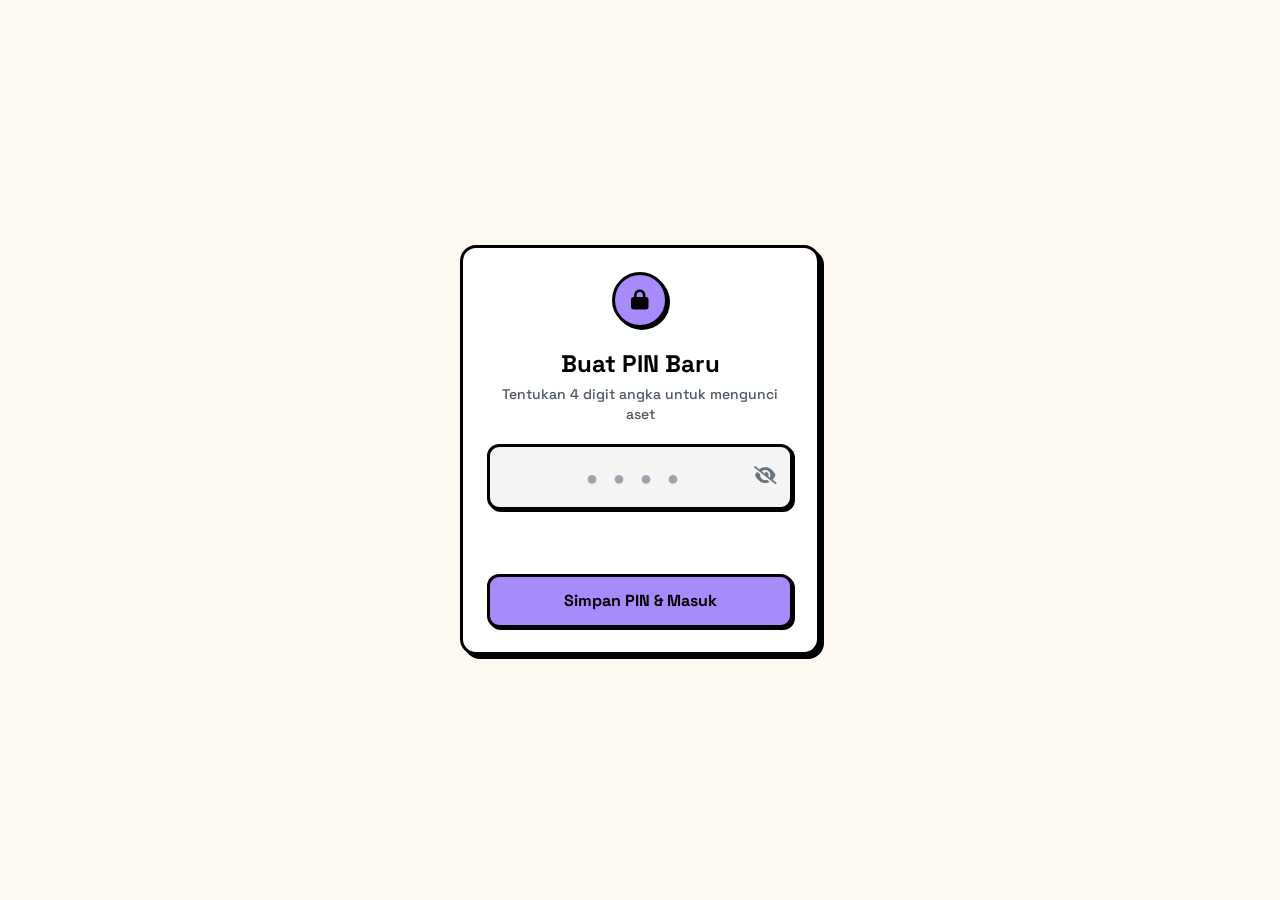
==== index.html @ d678c5e8 "Add files via upload" ====
<!DOCTYPE html>
<html lang="id">
<head>
    <meta charset="UTF-8">
    <meta name="viewport" content="width=device-width, initial-scale=1.0, maximum-scale=1.0, user-scalable=no, viewport-fit=cover">
    <!-- PWA / Homescreen Optimizations -->
    <meta name="apple-mobile-web-app-capable" content="yes">
    <meta name="apple-mobile-web-app-status-bar-style" content="black-translucent">
    <meta name="apple-mobile-web-app-title" content="rxGrow">
    <meta name="mobile-web-app-capable" content="yes">
    <meta id="meta-theme-color" name="theme-color" content="#FDF9F1">
    
    <script id="rxgrow-initial-theme">
        try {
            const saved = JSON.parse(localStorage.getItem('rxGrow_db'));
            const mode = ['light','dark','mix'].includes(saved?.themeMode) ? saved.themeMode : saved?.darkMode ? 'dark' : 'light';
            document.documentElement.classList.toggle('dark', mode !== 'light');
            document.documentElement.classList.toggle('theme-mix', mode === 'mix');
            document.documentElement.dataset.mode = mode;
            document.getElementById('meta-theme-color').content = mode === 'light' ? '#FDF9F1' : '#24262d';
        } catch {}
    </script>
    <title>rxGrow - Finance Tracker</title>

    <link rel="stylesheet" href="./rxgrow.css">
    <link rel="manifest" href="./manifest.webmanifest">
    <link rel="apple-touch-icon" href="./icon.svg">

    <style>
        /* Fixing Status Bar Color Bug */
        html {
            background-color: #FDF9F1;
            transition: background-color 0.3s;
        }
        html.dark {
            background-color: #24262d;
        }

        html { color-scheme: light; }
        html.dark { color-scheme: dark; }
        #ios-status-bar-bg { background-color: #FDF9F1; }
        html.dark #ios-status-bar-bg { background-color: #24262d; }

        html.dark { --rx-brutal-shadow: #7886a4; }


        #home-tab #grand-total-flipper > :first-child {
            background-image: url("data:image/svg+xml,%3Csvg%20xmlns%3D%22http%3A%2F%2Fwww.w3.org%2F2000%2Fsvg%22%20viewBox%3D%220%200%20400%20150%22%3E%3Cg%20fill%3D%22none%22%20stroke-linecap%3D%22round%22%3E%3Cpath%20stroke%3D%22%23fff%22%20stroke-width%3D%2231%22%20opacity%3D%22.30%22%20d%3D%22M-14%2030L43-27%22%2F%3E%3Cpath%20stroke%3D%22%23a5c8ff%22%20stroke-width%3D%2233%22%20opacity%3D%22.25%22%20d%3D%22M9%2057L74-8%22%2F%3E%3Cpath%20stroke%3D%22%23dbeafe%22%20stroke-width%3D%2214%22%20opacity%3D%22.12%22%20d%3D%22M-8%2091L90-7%22%2F%3E%3Cpath%20stroke%3D%22%23fff%22%20stroke-width%3D%2231%22%20opacity%3D%22.34%22%20d%3D%22M352%20165L390%20127%22%2F%3E%3Cpath%20stroke%3D%22%239dc6ff%22%20stroke-width%3D%2218%22%20opacity%3D%22.19%22%20d%3D%22M315%20165L406%2074%22%2F%3E%3C%2Fg%3E%3C%2Fsvg%3E");
            padding-top: 1rem;
            padding-bottom: calc(1rem + 10px);
            background-size: cover;
            background-position: center;
            background-repeat: no-repeat;
        }
        #home-tab :is(#gold-front, #gold-back) {
            background-image: url("data:image/svg+xml,%3Csvg%20xmlns%3D%22http%3A%2F%2Fwww.w3.org%2F2000%2Fsvg%22%20viewBox%3D%220%200%20132%2090%22%3E%3Cg%20fill%3D%22none%22%20stroke%3D%22%23654200%22%20stroke-opacity%3D%22.32%22%20stroke-width%3D%221.8%22%3E%3Cpath%20stroke-width%3D%221.45%22%20stroke-linecap%3D%22round%22%20stroke-linejoin%3D%22round%22%20d%3D%22M43%2098C44%2047%2083%209%20141%2010%20M60%2098C61%2055%2092%2025%20141%2026%20M77%2098C78%2064%20102%2041%20141%2042%22%2F%3E%3C%2Fg%3E%3C%2Fsvg%3E"), url("data:image/svg+xml,%3Csvg%20xmlns%3D%22http%3A%2F%2Fwww.w3.org%2F2000%2Fsvg%22%20viewBox%3D%220%200%20132%2090%22%3E%3Cg%20transform%3D%22translate(132%2090)%20rotate(180)%22%20opacity%3D%221%22%20fill%3D%22none%22%20stroke%3D%22%23654200%22%20stroke-opacity%3D%22.39%22%20stroke-width%3D%221.8%22%3E%3Cpath%20stroke-width%3D%221.45%22%20stroke-linecap%3D%22round%22%20stroke-linejoin%3D%22round%22%20d%3D%22M43%2098C44%2047%2083%209%20141%2010%20M60%2098C61%2055%2092%2025%20141%2026%20M77%2098C78%2064%20102%2041%20141%2042%22%2F%3E%3C%2Fg%3E%3C%2Fsvg%3E");
            background-size: min(68%, 124px) auto, min(34%, 62px) auto;
            background-position: right bottom, left top;
            background-repeat: no-repeat;
        }
        #home-tab :is(#reksa-front, #reksa-back) {
            background-image: url("data:image/svg+xml,%3Csvg%20preserveAspectRatio%3D%22none%22%20xmlns%3D%22http%3A%2F%2Fwww.w3.org%2F2000%2Fsvg%22%20viewBox%3D%220%200%20130%2084%22%3E%3Cg%20fill%3D%22none%22%20stroke%3D%22%23681a40%22%20stroke-opacity%3D%22.32%22%20stroke-width%3D%221.8%22%3E%3Cpath%20stroke-width%3D%221.45%22%20stroke-linecap%3D%22round%22%20stroke-linejoin%3D%22round%22%20d%3D%22M-5%2088C59%2088%2078%2076%20106%2057S125%2022%20136%2017%20M-5%20100C63%20100%2082%2085%20111%2065S130%2033%20136%2029%20M-5%20113C67%20113%2086%2095%20115%2077S132%2048%20136%2043%22%2F%3E%3C%2Fg%3E%3C%2Fsvg%3E"), url("data:image/svg+xml,%3Csvg%20xmlns%3D%22http%3A%2F%2Fwww.w3.org%2F2000%2Fsvg%22%20viewBox%3D%220%200%20130%2084%22%3E%3Cg%20fill%3D%22none%22%20stroke%3D%22%23681a40%22%20stroke-opacity%3D%22.32%22%20opacity%3D%22.78%22%20stroke-width%3D%221.45%22%20stroke-linecap%3D%22round%22%20stroke-linejoin%3D%22round%22%3E%3Cpath%20d%3D%22M-12%2052C15%2055%2031%2045%2043%2028C55%2011%2066-5%2083-14%20M-12%2068C21%2072%2043%2058%2055%2040C67%2022%2078%202%2096-14%20M-12%2084C27%2088%2055%2071%2067%2052C79%2033%2091%209%20110-14%22%2F%3E%3C%2Fg%3E%3C%2Fsvg%3E");
            background-size: 100% 92px, min(34%, 62px) auto;
            background-position: right bottom, left top;
            background-repeat: no-repeat;
        }
        #home-tab #saham-toggle {
            background-image: url("data:image/svg+xml,%3Csvg%20preserveAspectRatio%3D%22none%22%20xmlns%3D%22http%3A%2F%2Fwww.w3.org%2F2000%2Fsvg%22%20viewBox%3D%220%200%20130%2068%22%3E%3Cg%20fill%3D%22none%22%20stroke%3D%22%23153559%22%20stroke-opacity%3D%22.24%22%20stroke-width%3D%221.8%22%20stroke-linecap%3D%22round%22%20stroke-linejoin%3D%22round%22%3E%3Cpath%20stroke-width%3D%221.45%22%20stroke-linecap%3D%22round%22%20stroke-linejoin%3D%22round%22%20d%3D%22M-5%2073C59%2073%2079%2064%2099%2044S121%2024%20137%2018%20M-5%2084C62%2084%2084%2077%20105%2055S126%2036%20137%2031%22%2F%3E%3C%2Fg%3E%3C%2Fsvg%3E"), url("data:image/svg+xml,%3Csvg%20xmlns%3D%22http%3A%2F%2Fwww.w3.org%2F2000%2Fsvg%22%20viewBox%3D%220%200%20130%2068%22%3E%3Cg%20fill%3D%22none%22%20stroke%3D%22%23153559%22%20stroke-opacity%3D%22.39%22%20opacity%3D%221%22%20stroke-width%3D%221.45%22%20stroke-linecap%3D%22round%22%20stroke-linejoin%3D%22round%22%3E%3Cpath%20d%3D%22M-12%2044C17%2048%2034%2036%2048%2020C62%204%2076-7%2096-14%20M-12%2062C23%2066%2044%2051%2059%2033C74%2015%2090-2%20113-14%22%2F%3E%3C%2Fg%3E%3C%2Fsvg%3E");
            background-size: 100% 100%, min(34%, 62px) auto;
            background-position: right bottom, left top;
            background-repeat: no-repeat;
        }
        #gold-back > .text-center > p:first-child,
        #reksa-back > .text-center > p:first-child { transform: translateY(-27px); }
        html.dark #home-tab #grand-total-flipper > :first-child { background-color: #2358b2; }
        html.dark #home-tab :is(#gold-front, #gold-back) { background-color: #dfbd53; }
        html.dark #home-tab :is(#reksa-front, #reksa-back) { background-color: #dd6794; }
        html.dark #home-tab #saham-toggle { background-color: #9abbe1; }

        html.dark #home-tab #reksa-total { background-color: #6ED697; }
        html:has(#dashboard-view:not(.hidden) #home-tab.tab-active:not(.hidden)),
        body:has(#dashboard-view:not(.hidden) #home-tab.tab-active:not(.hidden)) {
            overscroll-behavior-y: none;
        }
        @media (max-width: 540px) {
            html:has(#dashboard-view:not(.hidden) #home-tab.tab-active:not(.hidden)):not(:has(#saham-body.open, #crypto-body.open)),
            body:has(#dashboard-view:not(.hidden) #home-tab.tab-active:not(.hidden)):not(:has(#saham-body.open, #crypto-body.open)) {
                height: 100%;
                overflow: hidden;
            }
            #dashboard-view:has(#home-tab.tab-active:not(.hidden)):not(:has(#saham-body.open, #crypto-body.open)) {
                height: 100dvh;
                overflow: hidden;
            }
        }
        #dashboard-view:has(#home-tab.tab-active:not(.hidden)):not(:has(#saham-body.open, #crypto-body.open)) {
            min-height: 100dvh;
            padding-bottom: max(8px, env(safe-area-inset-bottom, 0px));
        }
        html.dark #dashboard-view:has(#home-tab.tab-active:not(.hidden)) { background-color:#24262d; background-image:none; }
        html.dark #dashboard-view:has(#home-tab.tab-active:not(.hidden)) > .sticky {
            background-color: #24262df0;
        }

        #home-tab { padding-top: 12px; }
        #home-tab :is(#gold-front,#reksa-front) .card-grid-container > :is(:nth-child(3),:nth-child(5)) { transform:translateY(6px); }
        /* Neobrutalism shadow fallbacks */
        .shadow-brutal { box-shadow: 4px 4px 0px 0px var(--rx-brutal-shadow, #000) !important; }
        .shadow-brutal-flipped { box-shadow: -4px 4px 0px 0px var(--rx-brutal-shadow, #000) !important; }
        .shadow-brutal-sm { box-shadow: 2px 2px 0px 0px var(--rx-brutal-shadow, #000) !important; }
        .shadow-brutal-sm-flipped { box-shadow: -2px 2px 0px 0px var(--rx-brutal-shadow, #000) !important; }
        .shadow-brutal-pressed { box-shadow: 0px 0px 0px 0px var(--rx-brutal-shadow, #000) !important; }

        .card-grid-container {
            display: grid;
            grid-template-rows: 50px 48px 24px 56px 24px 48px;
            gap: 8px;
            width: 100%;
        }
        
        /* Remove default number input spinners */
        input[type=number]::-webkit-inner-spin-button, 
        input[type=number]::-webkit-outer-spin-button { 
            -webkit-appearance: none; margin: 0; 
        }
        input[type=number] { -moz-appearance: textfield; }
        
        /* SMOOTH REVEAL FOR ACCORDION */
        .accordion-content {
            display: grid;
            grid-template-rows: 0fr;
            transition: grid-template-rows 0.4s cubic-bezier(0.4, 0, 0.2, 1), border-width 0.4s ease;
            border-top-width: 0px;
            border-color: black;
        }
        .accordion-content.open {
            grid-template-rows: 1fr;
            border-top-width: 3px;
        }
        .accordion-inner {
            overflow: hidden;
        }

        /* SMOOTH ANIMATION FOR TABS */
        @keyframes slideFadeIn {
            0% { opacity: 0; transform: translateY(12px); }
            100% { opacity: 1; transform: translateY(0); }
        }
        .tab-active {
            animation: slideFadeIn 0.4s cubic-bezier(0.4, 0, 0.2, 1) forwards;
        }

        /* 3D FLIP CARD UTILITIES */
        .perspective-1000 { perspective: 1000px; -webkit-perspective: 1000px; }
        .transform-style-3d { transform-style: preserve-3d; -webkit-transform-style: preserve-3d; }
        .backface-hidden { 
            backface-visibility: hidden; 
            -webkit-backface-visibility: hidden; 
            transform: translateZ(0); 
            -webkit-transform: translateZ(0); 
        }
        .rotate-y-180-static { transform: rotateY(180deg); }
        .is-flipped { transform: rotateY(180deg); }

        /* EASTER EGG ANIMATIONS */
        @keyframes pulse-click {
            0% { transform: scale(1); }
            50% { transform: scale(0.93); }
            100% { transform: scale(1); }
        }
        .animate-pulse-click {
            animation: pulse-click 0.25s ease-in-out;
        }

        @keyframes popIn {
            0% { opacity: 0; transform: scale(0.8) translateY(20px); }
            60% { opacity: 1; transform: scale(1.05) translateY(-5px); }
            100% { opacity: 1; transform: scale(1) translateY(0); }
        }
        @keyframes popOut {
            0% { opacity: 1; transform: scale(1) translateY(0); }
            100% { opacity: 0; transform: scale(0.8) translateY(20px); }
        }
        .modal-pop-in {
            animation: popIn 0.4s cubic-bezier(0.175, 0.885, 0.32, 1.275) forwards;
        }
        .modal-pop-out {
            animation: popOut 0.3s ease-in forwards;
        }
    </style>
<style id="rxgrow-privacy-header">
    .rx-privacy-header > div:last-child { flex-shrink: 0; }
    @media (max-width: 359px) {
        .rx-privacy-header > div:first-child { gap: 8px; }
        .rx-privacy-header #app-title-trigger > div:first-child { padding-left: 8px; padding-right: 8px; }
        .rx-privacy-header #app-title-trigger h1 { font-size: 20px; line-height: 28px; }
    }
</style>
<style id="rxgrow-sidebar-kobalt">
/* Menu polish: Kobalt & pastel. Informed by unslop, Damir Sokolovsky (@heydamir), CC BY 4.0. */
#sidebar {
    --rx-menu-paper: #fdf9f1;
    --rx-menu-ink: #171717;
    --rx-menu-muted: #57534e;
    width: min(260px, 100%);
    display: flex;
    flex-direction: column;
    overflow: hidden;
    background: var(--rx-menu-paper);
    color: var(--rx-menu-ink);
    border-right: 3px solid #000;
    box-shadow: 4px 0 0 var(--rx-brutal-shadow, #000);
    transition: transform 300ms ease-out;
}
#sidebar[class~="-translate-x-full"] { box-shadow: none; }
.dark #sidebar {
    --rx-menu-paper: #32353e;
    --rx-menu-ink: #fafafa;
    --rx-menu-muted: #e4e4e7;
}
#sidebar .rx-menu-header {
    display: flex;
    flex-shrink: 0;
    align-items: center;
    justify-content: space-between;
    gap: 12px;
    padding: 16px;
    background: #F5E9D4;
    color: #000;
    border-bottom: 3px solid #000;
}
#sidebar .rx-menu-header h2 { margin: 0; font-size: 20px; line-height: 28px; font-weight: 700; font-style: italic; letter-spacing: -.04em; }
#sidebar .rx-menu-header h2 span { margin-left: 4px; font-size: 12px; line-height: 16px; font-style: normal; font-weight: 600; letter-spacing: 0; }
#sidebar #close-sidebar-btn {
    display: grid;
    place-items: center;
    flex-shrink: 0;
    width: 40px;
    height: 40px;
    padding: 0;
    background: #F87171;
    color: #000;
    border: 2px solid #000;
    border-radius: 6px;
    box-shadow: 2px 2px 0 var(--rx-brutal-shadow, #000);
}
#sidebar .rx-menu-scroll { flex: 1; min-height: 0; overflow-y: auto; overscroll-behavior: contain; }
#sidebar .rx-menu-section { padding: 12px 16px 24px; }
#sidebar .rx-menu-section + .rx-menu-section { border-top: 3px solid #000; }
#sidebar .rx-menu-section h3 { margin: 0 0 8px; font-size: 12px; line-height: 16px; font-weight: 600; letter-spacing: 0; color: var(--rx-menu-muted); }
#sidebar .rx-menu-actions { display: flex; flex-direction: column; gap: 8px; }
#sidebar .rx-menu-button {
    display: flex;
    align-items: center;
    gap: 12px;
    flex-shrink: 0;
    width: 100%;
    height: 54px;
    padding: 0 14px;
    border: 3px solid #000;
    border-radius: 12px;
    box-shadow: 2px 2px 0 var(--rx-brutal-shadow, #000);
    text-align: left;
    color: #000;
    font-size: 15px;
    line-height: 20px;
    font-weight: 600;
    transition: transform 120ms ease-out, box-shadow 120ms ease-out;
}
#sidebar .rx-menu-button > i:first-child { flex: 0 0 24px; width: 24px; text-align: center; }
#sidebar .rx-menu-asset-icon { flex: 0 0 24px; width: 24px; height: 22px; }
#sidebar .rx-menu-submenu .rx-menu-button > i:first-child { font-size: 18px; }
#sidebar .rx-menu-label { flex: 1; min-width: 0; }
#sidebar .rx-menu-button > i, #sidebar .rx-menu-theme-label > i { width: 20px; flex-shrink: 0; font-size: 20px; text-align: center; }
#sidebar #close-sidebar-btn > i { font-size: 18px; }
#sidebar .rx-menu-gold { background: #fef08a; }
#sidebar .rx-menu-advisor { background: #C4B5FD; }
#sidebar .rx-menu-fund { background: #FF71A4; }
#sidebar .rx-menu-stock { background: #bfdbfe; }
#sidebar .rx-menu-tool { background: #fed7aa; }
#sidebar .rx-menu-dark { background: #fff; color: var(--rx-menu-ink); }
.dark #sidebar .rx-menu-dark { background: #404450; }
#sidebar .rx-menu-button .rx-menu-check { display: none; margin-left: auto; font-size: 14px; }
#sidebar .rx-menu-button[aria-current="page"] { transform: translate(2px, 2px); box-shadow: none; }
#sidebar .rx-menu-button[aria-current="page"] .rx-menu-check { display: inline-block; }
#sidebar .rx-menu-button:active, #sidebar #close-sidebar-btn:active { transform: translate(2px, 2px); box-shadow: none; }
#sidebar .rx-menu-theme-label { display: flex; align-items: center; gap: 8px; flex: 1; }
#sidebar .rx-menu-toggle { position: relative; width: 40px; height: 20px; flex-shrink: 0; border: 2px solid #000; border-radius: 12px; transition: background-color 160ms ease-out; }
#sidebar .rx-menu-toggle-thumb { position: absolute; top: 2px; left: 2px; width: 12px; height: 12px; background: #fff; border: 1px solid #000; border-radius: 50%; transition: transform 160ms ease-out; }
#sidebar #biometric-msg { margin: 4px 0 0; font-size: 12px; line-height: 16px; text-align: center; }
#sidebar button:focus-visible { outline: 3px solid var(--rx-menu-ink); outline-offset: 4px; }
#sidebar .rx-menu-portfolio { background:#60A5FA; }
#sidebar .rx-menu-footer { display: grid; gap: 10px; flex-shrink: 0; padding: 16px 16px calc(20px + env(safe-area-inset-bottom, 0px)); border-top: 3px solid #000; }
#sidebar .rx-menu-history-group { min-width: 0; }
#sidebar .rx-menu-history { background: #F9A8D4; cursor: pointer; list-style: none; }
#sidebar .rx-menu-history::-webkit-details-marker { display: none; }
#sidebar .rx-menu-history > .rx-menu-chevron { width: 14px; margin-left: auto; font-size: 14px; }
#sidebar .rx-menu-history-group[open] > .rx-menu-history .rx-menu-chevron { transform: rotate(180deg); }
#sidebar .rx-menu-history-group[data-active] > .rx-menu-history { transform: translate(2px, 2px); box-shadow: none; }
#sidebar .rx-menu-submenu { display: flex; flex-direction: column; gap: 8px; margin: 12px 0 0 12px; padding: 0 0 4px 12px; border-left: 2px solid #000; }
#sidebar summary:focus-visible { outline: 3px solid var(--rx-menu-ink); outline-offset: 4px; }

@media (prefers-reduced-motion: reduce) {
    #sidebar, #sidebar .rx-menu-button, #sidebar .rx-menu-toggle, #sidebar .rx-menu-toggle-thumb { transition: none; }
}

</style>
<style>
.rx-price-context{font-size:11px;line-height:15px;font-weight:600}
#gold-price-context,#reksa-price-context,#grand-total-context{margin-top:6px}
#gold-price-context,#reksa-price-context { margin-top:10px; margin-bottom:0; font-size:10px; font-style:normal; line-height:12px; white-space:nowrap; }
#gold-price-context > span,#reksa-price-context > span { display:inline; }
#home-tab :is(#gold-front,#reksa-front) { --asset-value-height:48px; }
#home-tab :is(#gold-front,#reksa-front) .card-grid-container > :is(:nth-child(4),:nth-child(6)) { height:var(--asset-value-height); align-self:start; }
#home-tab :is(#gold-front,#reksa-front) .card-grid-container > :is(:nth-child(3),:nth-child(4)) { position:relative; top:6px; }
#home-tab #saham-toggle,#crypto-toggle { min-height:68px; }
#grand-total-context:empty,#stock-total-context:empty{display:none}
#reksa-front,#gold-front{min-height:100%}
#gold-capital-status:empty { display:none; }
#gold-back > .text-center { position:relative; }
:is(#gold-back,#reksa-back) > .text-center > p:first-child { min-height:2.5em; display:grid; align-content:center; }
#gold-capital-status { position:absolute; top:100%; left:0; right:0; }
@media(prefers-reduced-motion:reduce){#reksa-flipper,#gold-flipper{transition:none}}
</style>
<style id="rxgrow-settings">
/* UI polish informed by Unslop by Damir Sokolovsky (@heydamir), CC BY 4.0. */
#settings-tab {
    --rx-settings-paper: #faf6ed;
    --rx-settings-row: #fffdf8;
    --rx-settings-ink: #171717;
    --rx-settings-muted: #57545d;
    --rx-settings-line: #c8c3ba;
    --rx-settings-hover: #eff6ff;
    box-sizing: border-box;
    position: fixed;
    inset: 0;
    width: min(400px, calc(100% - 32px));
    max-height: calc(100vh - 32px);
    max-height: calc(100dvh - 32px);
    margin: auto;
    padding: 0;
    overflow-x: hidden;
    overflow-y: auto;
    overscroll-behavior: contain;
    background: var(--rx-settings-paper);
    color: var(--rx-settings-ink);
    border: 3px solid #000;
    border-radius: 16px;
    box-shadow: 5px 5px 0 var(--rx-brutal-shadow, #000);
}
#settings-tab:not([open]) { display: none; }
#settings-tab::backdrop { background: rgb(0 0 0 / 50%); }
.dark #settings-tab {
    --rx-settings-paper: #282b33;
    --rx-settings-row: #2b2e36;
    --rx-settings-ink: #fafafa;
    --rx-settings-muted: #d4d4d8;
    --rx-settings-line: #505360;
    --rx-settings-hover: #32353e;
}
#settings-tab .rx-settings-heading {
    position: sticky;
    top: 0;
    z-index: 1;
    display: flex;
    align-items: center;
    gap: 12px;
    padding: 12px 16px;
    background: #fed7aa;
    color: #171717;
    border-bottom: 3px solid #000;
}
#settings-tab .rx-settings-heading > i, #settings-close {
    display: grid;
    place-items: center;
    width: 40px;
    height: 40px;
    flex-shrink: 0;
    border: 2px solid #000;
    border-radius: 8px;
    font-size: 16px;
}
#settings-tab .rx-settings-heading > i { background: #ffedd5; }
#settings-close { margin-left: auto; background: #F87171; color: #171717; box-shadow: 2px 2px 0 var(--rx-brutal-shadow, #000); cursor: pointer; }
#settings-close:active { transform: translate(2px, 2px); box-shadow: none; }
#settings-tab h2 { margin: 0; font-size: 20px; line-height: 28px; font-weight: 700; }
#settings-tab .rx-settings-body { display: grid; grid-template-columns: minmax(0, 1fr); gap: 16px; padding: 16px; }
#settings-tab h3 { margin: 0 0 4px; color: var(--rx-settings-muted); font-size: 12px; line-height: 16px; font-weight: 600; }
#settings-tab .rx-settings-list { overflow: hidden; background: var(--rx-settings-row); border: 1px solid var(--rx-settings-line); border-radius: 8px; }
#settings-tab .rx-settings-row {
    display: flex;
    align-items: center;
    gap: 12px;
    width: 100%;
    min-height: 48px;
    padding: 8px 12px;
    background: transparent;
    color: inherit;
    border: 0;
    text-align: left;
    font: inherit;
    font-size: 14px;
    line-height: 20px;
    font-weight: 600;
    cursor: pointer;
}
#settings-tab .rx-settings-row + .rx-settings-row { border-top: 1px solid var(--rx-settings-line); }
#settings-tab .rx-settings-row > i, #settings-tab .rx-settings-theme-label > i { width: 20px; flex-shrink: 0; text-align: center; font-size: 16px; }
#settings-tab .rx-settings-label, #settings-tab .rx-settings-theme-label { flex: 1; min-width: 0; }
#settings-tab .rx-settings-theme-label { display: flex; align-items: center; gap: 12px; }
#settings-tab .rx-settings-row .rx-settings-arrow { width: 16px; color: var(--rx-settings-muted); font-size: 12px; }
#settings-tab .rx-menu-toggle { position: relative; width: 40px; height: 20px; flex-shrink: 0; border: 2px solid #000; border-radius: 12px; }
#settings-tab .rx-menu-toggle-thumb { position: absolute; top: 2px; left: 2px; width: 12px; height: 12px; background: #fff; border: 1px solid #000; border-radius: 50%; }
#settings-tab #biometric-msg { margin: 0; padding: 0 12px 12px; font-size: 12px; line-height: 16px; text-align: left; }
#settings-tab .rx-settings-row:hover, #settings-tab .rx-settings-row:active { background: var(--rx-settings-hover); }
#settings-tab :is(button, summary):focus-visible { outline: 2px solid #2563eb; outline-offset: -3px; }
.dark #settings-tab .rx-settings-row:focus-visible { outline-color: #93c5fd; }
#settings-tab .rx-settings-rules > summary { list-style: none; }
#settings-tab .rx-settings-rules > summary::-webkit-details-marker { display: none; }
#settings-tab .rx-settings-rules[open] > summary .rx-settings-arrow { transform: rotate(180deg); }
#settings-tab .rx-settings-rule-body { display: grid; gap: 4px; padding: 12px; border-top: 1px solid var(--rx-settings-line); }
#settings-tab .rx-settings-rule-body h4 { margin: 0; font-size: 13px; line-height: 20px; font-weight: 700; }
#settings-tab .rx-settings-rule-body ul { margin: 0; padding-left: 16px; color: var(--rx-settings-muted); list-style: disc; font-size: 13px; line-height: 20px; }
#settings-tab .rx-settings-rule-body ul + h4 { margin-top: 8px; }
</style>
<style id="rxgrow-khoirmology-native">
/* UI polish informed by unslop, Damir Sokolovsky (heydamir.design/unslop), CC BY 4.0; rxGrow brand retained. */
#khoirmology-tab *{box-sizing:border-box}
#khoirmology-tab{--kh-ink:#171717;--kh-muted:#57545d;--kh-surface:#fffdf8;--kh-raised:#f4f0e8;--kh-input:#fff;--kh-link:#1d4ed8;--kh-blue:#bfdbfe;--kh-yellow:#fef08a;--kh-pink:#fbcfe8;--kh-mint:#bbf7d0;--kh-line:#000;margin:0;background:#fdf9f1;color:var(--kh-ink);font-family:'Space Grotesk',system-ui,sans-serif;font-size:14px;line-height:1.6}
.dark #khoirmology-tab{--kh-ink:#fafafa;--kh-muted:#d4d4d8;--kh-surface:#32353e;--kh-raised:#2b2e36;--kh-input:#24262d;--kh-link:#bfdbfe;background:#24262d;color:var(--kh-ink);color-scheme:dark}
#khoirmology-tab .kh-main{width:100%;max-width:560px;margin:auto;padding:8px 0 32px}
#khoirmology-tab h1,#khoirmology-tab h2,#khoirmology-tab h3,#khoirmology-tab p{margin:0}
#khoirmology-tab h1{font-size:26px;font-weight:700;line-height:1.2;letter-spacing:-.6px}
#khoirmology-tab h2{font-size:18px;font-weight:700;line-height:1.4}
#khoirmology-tab h3{font-size:17px;font-weight:700;line-height:1.4}
#khoirmology-tab button,#khoirmology-tab input{font:inherit}
#khoirmology-tab button,#khoirmology-tab summary,#khoirmology-tab a,#khoirmology-tab input{-webkit-tap-highlight-color:transparent}
#khoirmology-tab button:focus-visible,#khoirmology-tab summary:focus-visible,#khoirmology-tab a:focus-visible,#khoirmology-tab input:focus-visible{outline:3px solid var(--kh-link);outline-offset:4px}
#khoirmology-tab [hidden]{display:none!important}
#khoirmology-tab .kh-hero{display:flex;align-items:center;gap:12px;margin:4px 0 24px}
#khoirmology-tab .kh-robot{display:grid;place-items:center;flex:0 0 48px;width:48px;height:48px;border:3px solid #000;border-radius:12px;background:#BEF264;color:#171717;box-shadow:3px 3px 0 var(--rx-brutal-shadow, #000)}
#khoirmology-tab .kh-robot i{font-size:24px;line-height:1}
#khoirmology-tab .kh-ai{display:inline-block;vertical-align:middle;margin-left:4px;padding:2px 6px;border:2px solid #000;border-radius:6px;background:var(--kh-blue);color:#171717;font-size:13px;line-height:1.4;letter-spacing:0}
#khoirmology-tab .kh-subtitle{margin-top:4px;font-size:13px;line-height:1.5;color:var(--kh-muted)}
#khoirmology-tab .panel{margin-bottom:20px;border:3px solid #000;border-radius:16px;background:var(--kh-surface);box-shadow:4px 4px 0 var(--rx-brutal-shadow, #000);overflow:hidden}
#khoirmology-tab .kh-form-heading{display:flex;justify-content:space-between;align-items:center;gap:12px;padding:12px 20px;border-bottom:3px solid #000;background:#BEF264;color:#171717;font-weight:700;font-size:14px}
#khoirmology-tab .kh-form-heading span:last-child{font-weight:500;font-size:12px;white-space:nowrap}
#khoirmology-tab .kh-form-body{padding:20px}
#khoirmology-tab label{display:block;margin-bottom:8px;font-weight:600;font-size:14px}
#khoirmology-tab .kh-money-input{display:flex;align-items:center;gap:12px;min-height:64px;padding:8px 16px;border:3px solid #000;border-radius:10px;background:var(--kh-input);color:var(--kh-ink)}
#khoirmology-tab .kh-money-input>span{font-size:20px;font-weight:600;color:var(--kh-muted)}
#khoirmology-tab input{width:100%;min-width:0;padding:0;border:0;border-radius:0;background:transparent;color:inherit;font-size:30px;line-height:1.4;font-weight:700;font-variant-numeric:tabular-nums}
#khoirmology-tab input:focus{outline:0}
#khoirmology-tab .kh-money-input:focus-within{outline:3px solid var(--kh-link);outline-offset:4px}
#khoirmology-tab .small{color:var(--kh-muted);font-size:12px;line-height:1.6}
#khoirmology-tab .budgethelp{margin-top:8px}
#khoirmology-tab .kh-instruments{display:flex;gap:8px;flex-wrap:wrap;margin:16px 0 20px}
#khoirmology-tab .kh-instruments span{display:inline-flex;align-items:center;gap:6px;padding:4px 8px;border:2px solid #000;border-radius:6px;color:#171717;font-size:12px;font-weight:600}
#khoirmology-tab .kh-instruments svg{width:14px;height:14px}
#khoirmology-tab .kh-instruments span:nth-child(1){background:var(--kh-blue)}
#khoirmology-tab .kh-instruments span:nth-child(2){background:var(--kh-yellow)}
#khoirmology-tab .kh-instruments span:nth-child(3){background:var(--kh-pink)}
#khoirmology-tab .actions{display:flex;flex-direction:column;gap:12px;margin-top:20px}
#khoirmology-tab button{min-height:52px;padding:12px 16px;border:3px solid #000;border-radius:10px;background:#2563eb;color:#fff;box-shadow:3px 3px 0 var(--rx-brutal-shadow, #000);font-weight:700;font-size:15px;cursor:pointer;transition:background-color 160ms,transform 160ms,box-shadow 160ms}
#khoirmology-tab .actions>button{width:100%;flex:0 0 auto}
#khoirmology-tab button:hover{background:#1d4ed8}
#khoirmology-tab button:active{transform:translate(3px,3px);box-shadow:none}
#khoirmology-tab button:disabled{opacity:.6;cursor:wait}
#khoirmology-tab #kh-stop{background:var(--kh-pink);color:#171717}
#khoirmology-tab .kh-form-footer{margin-top:16px;padding-top:12px;border-top:1px solid var(--kh-muted);font-size:12px;line-height:1.6;color:var(--kh-muted)}
#khoirmology-tab .status{padding:16px;background:var(--kh-surface)}
#khoirmology-tab #kh-status{font-weight:600;font-size:14px}
#khoirmology-tab progress{display:block;width:100%;height:12px;margin:12px 0 8px;accent-color:#2563eb}
#khoirmology-tab .error{border-color:#991b1b}
#khoirmology-tab .screening-details{margin-top:12px;padding-top:12px;border-top:1px solid var(--kh-muted)}
#khoirmology-tab .screening-details summary{cursor:pointer;font-size:13px;font-weight:600}
#khoirmology-tab #kh-screeningReasons{margin-top:8px;padding-left:20px;font-size:12px;color:var(--kh-muted)}
#khoirmology-tab #kh-screeningReasons li{margin-bottom:4px}
#khoirmology-tab #kh-sourcePanel{margin:0 0 24px;padding-left:12px;border-left:3px solid var(--kh-link)}
#khoirmology-tab #kh-sourceText{margin-bottom:4px}
#khoirmology-tab a{color:var(--kh-link);text-underline-offset:3px;overflow-wrap:anywhere}
#khoirmology-tab .allocation-total{margin-bottom:20px;padding:16px;border:3px solid #000;border-radius:12px;background:var(--kh-mint);color:#171717;font-size:16px;font-weight:700;box-shadow:3px 3px 0 var(--rx-brutal-shadow, #000);font-variant-numeric:tabular-nums}
#khoirmology-tab .asset-heading{display:flex;align-items:center;gap:12px;padding:12px 16px;border-bottom:3px solid #000;color:#171717}
#khoirmology-tab .asset-heading h2{flex:1}
#khoirmology-tab .asset-heading>span:first-child{display:grid;place-items:center;width:28px;height:28px;flex:0 0 28px;border:2px solid #000;border-radius:6px;background:#fff;font-size:12px;font-weight:700;font-variant-numeric:tabular-nums}
#khoirmology-tab .asset-stocks .asset-heading{background:var(--kh-blue)}
#khoirmology-tab .asset-gold .asset-heading{background:var(--kh-yellow)}
#khoirmology-tab .asset-rdpu .asset-heading{background:var(--kh-pink)}
#khoirmology-tab .asset-body{padding:20px}
#khoirmology-tab .price{font-size:26px;line-height:1.3;font-weight:700;font-variant-numeric:tabular-nums}
#khoirmology-tab .asset-body>p{margin-top:12px;font-size:14px;line-height:1.7;color:var(--kh-muted)}
#khoirmology-tab #kh-stocksList:not(:empty){margin-top:20px}
#khoirmology-tab .candidate{margin-top:16px;border:2px solid #000;border-radius:12px;background:var(--kh-raised);overflow:hidden}
#khoirmology-tab .candidate header{display:flex;align-items:center;justify-content:space-between;flex-wrap:wrap;gap:8px;padding:12px 16px;border-bottom:2px solid #000;background:var(--kh-blue);color:#171717}
#khoirmology-tab .badge{padding:2px 6px;border:1px solid #000;border-radius:4px;background:#fff;font-size:12px;font-weight:600}
#khoirmology-tab .candidate .body{padding:16px}
#khoirmology-tab .candidate .name{margin-bottom:8px;color:var(--kh-muted);font-size:13px}
#khoirmology-tab .candidate .price{font-size:22px}
#khoirmology-tab .candidate .body>p{margin-top:12px;font-size:13px;line-height:1.7}
#khoirmology-tab .quality-details{margin-top:16px;padding-top:12px;border-top:1px solid var(--kh-muted);font-size:12px;line-height:1.7}
#khoirmology-tab .quality-details summary{font-weight:600;cursor:pointer}
#khoirmology-tab .quality-details>div{margin-top:8px}
#khoirmology-tab .quality-details>a{display:inline-block;margin-top:8px}
#khoirmology-tab #kh-goldData{margin-top:12px;font-size:12px}
#khoirmology-tab #kh-allocationNote{margin-top:24px}
@media(max-width:359px){#khoirmology-tab .kh-form-body,#khoirmology-tab .asset-body{padding:16px}
#khoirmology-tab .kh-form-heading{padding:12px 16px}
#khoirmology-tab .kh-instruments{gap:4px}
#khoirmology-tab .kh-instruments span{padding:4px 6px}
#khoirmology-tab h1{font-size:22px}
#khoirmology-tab input{font-size:26px}
}
@media(prefers-reduced-motion:reduce){#khoirmology-tab button{transition:none}
}
#khoirmology-tab .review-panel{margin:20px 0;border:3px solid #000;border-radius:14px;background:var(--kh-surface);box-shadow:3px 3px var(--rx-brutal-shadow, #000);overflow:hidden}
#khoirmology-tab .review-panel>summary{display:flex;align-items:center;gap:12px;min-height:60px;padding:12px 16px;background:var(--kh-blue);color:#171717;cursor:pointer;list-style:none;font-size:14px;font-weight:700}
#khoirmology-tab .review-panel>summary::-webkit-details-marker,#khoirmology-tab .review-stock>summary::-webkit-details-marker{display:none}
#khoirmology-tab .review-panel>summary>span:first-child{flex:1}
#khoirmology-tab .review-panel>summary::after{content:'+';font-size:22px;line-height:1}
#khoirmology-tab .review-panel[open]>summary::after{content:'−'}
#khoirmology-tab #kh-reviewCount{font-size:12px;font-weight:500;white-space:nowrap}
#khoirmology-tab .review-content{padding:16px;border-top:3px solid #000}
#khoirmology-tab #kh-reviewMeta{margin-bottom:16px;font-size:12px;color:var(--kh-muted);font-variant-numeric:tabular-nums}
#khoirmology-tab .review-tools{display:grid;gap:12px;margin-bottom:12px}
#khoirmology-tab .review-tools label{margin-bottom:4px;font-size:12px;color:var(--kh-muted);font-weight:500}
#khoirmology-tab .review-tools input,#khoirmology-tab .review-tools select{display:block;width:100%;min-width:0;height:44px;padding:8px 12px;border:2px solid #000;border-radius:8px;background:var(--kh-input);color:var(--kh-ink);font-family:inherit;line-height:1.5;letter-spacing:0}
#khoirmology-tab .review-tools input{font-size:14px;font-weight:500}
#khoirmology-tab .review-tools select{font-family:inherit;font-size:14px;font-weight:500}
#khoirmology-tab #kh-reviewResults{margin-bottom:12px;font-size:12px;color:var(--kh-muted)}
#khoirmology-tab .review-list{max-height:520px;overflow-y:auto;overscroll-behavior:contain;scrollbar-gutter:stable;padding-right:4px}
#khoirmology-tab .review-stock{margin-bottom:12px;border:2px solid #000;border-radius:10px;background:var(--kh-raised);overflow:hidden}
#khoirmology-tab .review-stock:last-child{margin-bottom:0}
#khoirmology-tab .review-stock>summary{display:flex;align-items:center;gap:8px;min-height:72px;padding:12px;list-style:none;cursor:pointer}
#khoirmology-tab .review-identity{flex:1;min-width:0}
#khoirmology-tab .review-identity strong{display:block;font-size:16px;line-height:1.4}
#khoirmology-tab .review-name{display:block;max-width:100%;overflow:hidden;text-overflow:ellipsis;white-space:nowrap;color:var(--kh-muted);font-size:12px;font-weight:400}
#khoirmology-tab .review-issue-summary{display:block;margin-top:4px;font-size:12px;line-height:1.45;font-weight:600;color:var(--kh-ink)}
#khoirmology-tab .review-badge{max-width:116px;padding:4px 6px;border:1px solid #000;border-radius:5px;color:#171717;font-size:11px;line-height:1.4;font-weight:600;text-align:center}
#khoirmology-tab .review-passed{background:#bbf7d0;color:#171717}
#khoirmology-tab .review-failed{background:#fed7aa;color:#171717}
#khoirmology-tab .review-missing{background:#fbcfe8;color:#171717}
#khoirmology-tab .review-deferred{background:#ddd6fe;color:#171717}
#khoirmology-tab .review-unscanned{background:#e4e4e7;color:#171717}
#khoirmology-tab .review-expand{width:12px;flex:0 0 12px;font-size:20px;font-weight:500;line-height:1}
#khoirmology-tab .review-stock[open] .review-expand{font-size:0}
#khoirmology-tab .review-stock[open] .review-expand::after{content:'−';font-size:20px}
#khoirmology-tab .review-body{padding:12px;border-top:2px solid #000}
#khoirmology-tab .review-reason{margin-bottom:8px;font-size:13px;line-height:1.6}
#khoirmology-tab .review-fullname{margin-bottom:8px;font-size:12px;color:var(--kh-muted)}
#khoirmology-tab .review-check{display:grid;grid-template-columns:minmax(0,1fr);gap:8px;padding:12px 0;border-bottom:1px solid var(--kh-muted)}
#khoirmology-tab .review-check:last-child{border-bottom:0;padding-bottom:0}
#khoirmology-tab .review-check strong{display:block;font-size:13px;font-weight:600}
#khoirmology-tab .review-check .small{margin-top:4px}
#khoirmology-tab .review-check-result{display:flex;align-items:flex-start;gap:8px;justify-content:space-between}
#khoirmology-tab .review-measure{flex:1;min-width:0;font-size:13px;line-height:1.6;font-variant-numeric:tabular-nums;overflow-wrap:anywhere}
#khoirmology-tab .review-check-state{flex-shrink:0;padding:2px 6px;border:1px solid #000;border-radius:4px;font-size:11px;font-weight:600}
#khoirmology-tab .review-roast{padding-left:8px;border-left:2px solid var(--kh-muted);color:var(--kh-muted);font-size:12px;line-height:1.55}
#khoirmology-tab .review-empty{padding:20px 8px;font-size:13px;color:var(--kh-muted)}

#khoirmology-tab{font-family:inherit;background:transparent;color:inherit}
#khoirmology-tab .kh-main{width:100%;padding:8px 0 32px}
#khoirmology-tab button{font-family:inherit}
</style>
<style id="rxgrow-portfolio-growth">
#portfolio-growth-tab {
    --growth-paper: #fffdf8; --growth-ink: #171717; --growth-muted: #57545d;
    --growth-line: #d6d3cb; --growth-value: #2563eb; --growth-deposit: #57545d;
    --growth-up: #166534; --growth-down: #b91c1c;
    color: var(--growth-ink);
}
.dark #portfolio-growth-tab {
    --growth-paper: #2b2e36; --growth-ink: #fafafa; --growth-muted: #d4d4d8;
    --growth-line: #505360; --growth-value: #93c5fd; --growth-deposit: #d4d4d8;
    --growth-up: #bbf7d0; --growth-down: #fecaca;
}
#portfolio-growth-tab [hidden] { display: none !important; }
#portfolio-growth-tab .growth-card { background: var(--growth-paper); border: 3px solid #000; border-radius: 16px; box-shadow: 4px 4px var(--rx-brutal-shadow, #000); overflow: hidden; }
#portfolio-growth-tab header { display: flex; align-items: center; gap: 10px; padding: 12px 16px; border-bottom: 3px solid #000; background: #FBCFE8; color: #171717; }
#portfolio-growth-tab header i { display: grid; place-items: center; flex: 0 0 32px; height: 32px; border: 2px solid #000; border-radius: 8px; background: #fffdf8; }
#portfolio-growth-tab h2 { font-size: 17px; font-weight: 700; line-height: 1.35; }
#portfolio-growth-tab .growth-body { display: grid; gap: 14px; padding: 16px; }
#portfolio-growth-tab .growth-tabs { display: grid; grid-template-columns: repeat(4, minmax(0, 1fr)); gap: 6px; }
#portfolio-growth-tab .growth-tabs button { min-height: 44px; min-width: 0; padding: 4px 2px; border: 2px solid var(--growth-line); border-radius: 8px; font-size: 12px; font-weight: 600; }
#portfolio-growth-tab .growth-tabs button[aria-pressed="true"] { color: #171717; background: var(--growth-choice); border-color: #000; box-shadow: 2px 2px var(--rx-brutal-shadow, #000); }
#portfolio-growth-tab .growth-context { color: var(--growth-muted); font-size: 12px; line-height: 1.55; }
#portfolio-growth-tab .growth-readout { display: grid; gap: 2px; font-variant-numeric: tabular-nums; }
#portfolio-growth-value { font-size: 26px; font-weight: 700; line-height: 1.25; }
#portfolio-growth-gain { font-size: 13px; font-weight: 600; }
#portfolio-growth-gain[data-gain="up"] { color: var(--growth-up); }
#portfolio-growth-gain[data-gain="down"] { color: var(--growth-down); }
#portfolio-growth-chart { display: block; width: 100%; height: 200px; }
#portfolio-growth-chart text { fill: var(--growth-muted); font-size: 11px; font-variant-numeric: tabular-nums; }
#portfolio-growth-tab .growth-legend { display: flex; flex-wrap: wrap; gap: 4px 14px; }
#portfolio-growth-tab .growth-key { display: inline-flex; align-items: center; gap: 6px; }
#portfolio-growth-tab .growth-key::before { content: ""; width: 16px; border-top: 3px solid var(--growth-value); }
#portfolio-growth-tab .growth-key-deposit::before { border-top: 2px dashed var(--growth-deposit); }
#portfolio-growth-tab details { border-top: 1px solid var(--growth-line); }
#portfolio-growth-tab summary { padding: 10px 0; cursor: pointer; font-size: 13px; font-weight: 700; }
#portfolio-growth-tab form { display: grid; gap: 8px; }
#portfolio-growth-tab .growth-fields { display: grid; gap: 8px; }
#portfolio-growth-tab .growth-fields label { display: grid; grid-template-columns: 84px minmax(0, 1fr); align-items: center; gap: 8px; font-size: 13px; }
#portfolio-growth-tab .growth-fields input { width: 100%; min-height: 40px; padding: 6px 8px; background: var(--growth-paper); color: var(--growth-ink); border: 2px solid var(--growth-line); border-radius: 8px; font-size: 16px; }
#portfolio-growth-tab form button { justify-self: start; padding: 8px 12px; border: 2px solid #000; border-radius: 8px; background: #FBCFE8; color: #171717; font-size: 13px; font-weight: 700; }
@media (max-width: 360px) {
    #portfolio-growth-tab .growth-body { padding: 12px; }
    #portfolio-growth-tab .growth-tabs button { font-size: 11px; }
}
</style>
<style id="rxgrow-assistant">
#sidebar .rx-menu-bots { background:#BEF264; cursor:pointer; list-style:none; }
#sidebar .rx-menu-bots::-webkit-details-marker { display:none; }
#sidebar #nav-bot-group[open] .rx-menu-chevron { transform:rotate(180deg); }
#sidebar .rx-menu-assistant { background:#93c5fd; }
#sidebar .rx-bot-label { margin:0 0 2px; font-size:12px; font-weight:700; }
.robot-chat-icon { display:inline-block; width:22px; height:22px; vertical-align:middle; }
body:not(:has(#dashboard-view:not(.hidden) #home-tab.tab-active:not(.hidden))) > #assistant-launch { display:none; }
#assistant-launch .robot-chat-icon { width:30px; height:30px; }
#assistant-launch { position:fixed; right:max(20px, env(safe-area-inset-right)); bottom:calc(20px + env(safe-area-inset-bottom, 0px)); z-index:39; width:52px; height:52px; border:3px solid #000; border-radius:14px; box-shadow:4px 4px var(--rx-brutal-shadow, #000); background:#BEF264; color:#171717; }
@media (max-width: 540px) {
    .stock-card-header { position:relative; }
    #crypto-toggle { padding-right:72px; }
    #assistant-launch { position:absolute; right:6px; top:calc(50% - 2px); bottom:auto; transform:translateY(-50%); z-index:1; }
    body > #assistant-launch {
        position:fixed;
        top:var(--assistant-launch-top);
        right:var(--assistant-launch-right);
        bottom:auto;
        transform:none;
        z-index:39;
    }
}
#assistant-tab { --chat-paper:#f4efe2; --chat-ink:#171717; --chat-header:#ede6d5; --chat-bot:#fff8e8; --chat-user:#bef264; --chat-edge:#161616; --chat-shadow:#161616; color:var(--chat-ink); }
.dark #assistant-tab { --chat-paper:#1b1b1f; --chat-ink:#f8f4e9; --chat-header:#29292e; --chat-bot:#f3e8ce; --chat-user:#bef264; --chat-edge:#101010; --chat-shadow:#747178; color-scheme:dark; }
.dark #assistant-tab header { background:var(--chat-header); color:var(--chat-ink); }
.dark #assistant-tab .ka-avatar { background:var(--chat-user); color:#171717; }
.dark #assistant-tab .ka-bubble { background:var(--chat-bot); color:#171717; }
.dark #assistant-tab .ka-user .ka-bubble { background:var(--chat-user); }
.dark #assistant-tab button { background:var(--chat-header); color:var(--chat-ink); }
.dark #assistant-tab #ka-ai-token { background:#121620; color:var(--chat-ink); }
.dark #assistant-tab .ka-typing-dots > span { background:#a5bad9; }
#assistant-tab .ka-panel { background:var(--chat-paper); border:3px solid #000; border-radius:16px; overflow:hidden; box-shadow:4px 4px var(--chat-shadow); }
#assistant-tab header { display:flex; align-items:center; gap:12px; padding:14px 16px; background:var(--chat-header); color:var(--chat-ink); border-bottom:3px solid #000; }
#assistant-tab .ka-avatar { display:grid; place-items:center; flex:0 0 48px; width:48px; height:48px; border:3px solid #000; border-radius:12px; background:#BEF264; color:#171717; box-shadow:3px 3px 0 var(--rx-brutal-shadow, #000); font-size:17px; }
#assistant-tab h2 { font-size:17px; font-weight:700; line-height:1.3; }
#assistant-tab .ka-ai-badge { display:inline-block; vertical-align:middle; margin-left:4px; padding:2px 6px; border:2px solid #000; border-radius:6px; background:#bfdbfe; color:#171717; font-size:13px; line-height:1.4; letter-spacing:0; }
#assistant-tab header p { margin-top:3px; font-size:12px; line-height:1.4; }
#assistant-chat { display:flex; flex-direction:column; gap:14px; padding:16px; height:clamp(240px, 48dvh, 430px); overflow:auto; overscroll-behavior:contain; }
#assistant-tab .ka-message { display:flex; flex-direction:column; align-items:flex-start; max-width:92%; align-self:flex-start; }
#assistant-tab .ka-message.ka-user { align-self:flex-end; align-items:flex-end; }
#assistant-tab .ka-meta { display:flex; align-items:center; gap:5px; margin:5px 3px 0; font-size:11px; line-height:1.3; color:var(--chat-ink); opacity:.78; }
#assistant-tab .ka-meta time { font-variant-numeric:tabular-nums; }
#assistant-tab .ka-typing .ka-meta time, #assistant-tab .ka-typing .ka-meta-separator { display:none; }
#assistant-tab .ka-bubble { max-width:100%; padding:9px 12px; border:3px solid var(--chat-edge); border-radius:9px 9px 9px 2px; box-shadow:4px 4px 0 var(--chat-shadow); background:var(--chat-bot); color:#171717; font-size:13px; line-height:1.55; white-space:pre-wrap; overflow-wrap:anywhere; }
#assistant-tab .ka-user .ka-bubble { border-radius:9px 9px 2px 9px; background:var(--chat-user); }
#assistant-tab .ka-actions { display:flex; flex-wrap:wrap; gap:6px; margin-top:8px; }
#assistant-tab button { min-height:40px; padding:4px 9px; border:2px solid #000; border-radius:8px; background:var(--chat-header); color:#171717; font-weight:700; font-size:12px; box-shadow:2px 2px var(--chat-shadow); }
#assistant-tab form { display:flex; align-items:center; gap:8px; padding:10px 12px; border-top:2px solid #000; }
#assistant-input { flex:1; min-width:0; min-height:44px; padding:8px 14px; border:2px solid #000; border-radius:999px; color:var(--chat-ink); background:var(--chat-paper); font-size:16px; }
#assistant-tab button:disabled { opacity:.55; }
#assistant-tab #assistant-send { display:grid; place-items:center; flex:0 0 44px; min-height:44px; padding:0; border-radius:8px; font-size:17px; background:var(--chat-user); color:#171717; }
#assistant-tab #assistant-send:active:not(:disabled) { transform:translate(2px,2px); box-shadow:none; }
#assistant-tab .ka-message { --ka-enter-x:-14px; transform-origin:bottom left; animation:rxgrow-chat-in 420ms cubic-bezier(.22,.72,.2,1) backwards; }
#assistant-tab .ka-message.ka-user { --ka-enter-x:14px; transform-origin:bottom right; }
#assistant-tab .ka-typing .ka-bubble { display:inline-flex; align-items:center; min-height:36px; }
#assistant-tab .ka-typing-status { position:absolute; width:1px; height:1px; overflow:hidden; clip-path:inset(50%); white-space:nowrap; }
#assistant-tab .ka-typing-dots { display:flex; align-items:center; gap:4px; }
#assistant-tab .ka-typing-dots > span { width:6px; height:6px; border-radius:50%; background:#475569; animation:rxgrow-typing 1s ease-in-out infinite; }
#assistant-tab .ka-typing-dots > span:nth-child(2) { animation-delay:130ms; }
#assistant-tab .ka-typing-dots > span:nth-child(3) { animation-delay:260ms; }
@keyframes rxgrow-typing {
    0%, 60%, 100% { opacity:.5; transform:translateY(0); }
    30% { opacity:1; transform:translateY(-3px); }
}
@keyframes rxgrow-chat-in {
    from { opacity:0; transform:translate(var(--ka-enter-x),10px) scale(.94); }
    to { opacity:1; transform:translate(0,0) scale(1); }
}
@media (prefers-reduced-motion:reduce) {
    #assistant-tab .ka-message, #assistant-tab .ka-typing-dots > span { animation:none; }
}
</style>
<style>
.wallpaper-settings summary { list-style:none; cursor:pointer; }
.wallpaper-settings summary::-webkit-details-marker { display:none; }
.wallpaper-settings[open] .rx-settings-arrow { transform:rotate(90deg); }
.wallpaper-controls { padding:0 12px 12px; }
.wallpaper-controls label { display:block; min-width:0; }
.wallpaper-controls input { display:block; box-sizing:border-box; width:100%; min-width:0; max-width:100%; margin-block:4px 10px; }
#wallpaper-file { overflow:hidden; text-overflow:ellipsis; }
.wallpaper-settings { border-top:1px solid var(--rx-settings-line); }
.wallpaper-controls .wallpaper-login-option { display:flex; align-items:center; gap:8px; margin-block:6px; }
.wallpaper-controls #wallpaper-login { width:16px; height:16px; flex:none; margin:0; }
.wallpaper-controls button { text-decoration:underline; padding-block:6px; }
.wallpaper-previews { display:grid; grid-template-columns:repeat(2,minmax(0,1fr)); gap:10px; margin-bottom:10px; }
.wallpaper-sample { height:144px; border-radius:8px; background-color:#fdf9f1; }
.wallpaper-sample.wallpaper-dark { background-color:#24262d; }
.wallpaper-sample,
html #login-view[data-wallpaper],
html #dashboard-view[data-wallpaper]:has(#home-tab.tab-active:not(.hidden)) {
    --wallpaper-shade:253 249 241;
    background-image:linear-gradient(rgb(var(--wallpaper-shade)),rgb(var(--wallpaper-shade) / .62) 33%,rgb(var(--wallpaper-shade) / .48)),var(--wallpaper-image);
    background-position:center,center top;
    background-size:cover;
    background-repeat:no-repeat;
}
.wallpaper-sample.wallpaper-dark,
html.dark #login-view[data-wallpaper],
html.dark #dashboard-view[data-wallpaper]:has(#home-tab.tab-active:not(.hidden)) { --wallpaper-shade:36 38 45; }
html #dashboard-view[data-wallpaper]:has(#home-tab.tab-active:not(.hidden)) > .sticky {
    background-color:rgb(var(--wallpaper-shade) / .93);
}
</style><style>
#market-change-button { position:absolute; inset-inline:8px; bottom:5px; margin-inline:auto; max-width:calc(100% - 16px); white-space:nowrap; overflow:hidden; text-overflow:ellipsis; font-size:clamp(.64rem, 3vw, .78rem); font-weight:500; line-height:1.3; color:#e5efff; padding:4px; }
#market-change-button .market-change-amount { color:#b8d9ff; font-weight:700; }
#market-change-button .market-insight-icon { display:inline-block; width:12px; height:12px; vertical-align:-1px; }
#market-change-button .market-insight-chevron { display:inline-block; width:10px; height:10px; vertical-align:-1px; }
#market-change-button strong { font-weight:700; }
#market-change-button:focus-visible { outline:2px solid #fff; outline-offset:1px; border-radius:4px; }
#market-change-dialog { margin:auto; width:min(380px, calc(100% - 32px)); max-height:calc(100dvh - 32px); padding:16px; border:3px solid #000; border-radius:14px; background:#fdf9f1; color:#171717; box-shadow:5px 5px 0 var(--rx-brutal-shadow,#000); }
.dark #market-change-dialog { background:#2b2e37; color:#fff; }
#market-change-dialog::backdrop { background:#0009; }
#market-change-dialog header { display:flex; align-items:center; justify-content:space-between; gap:12px; font-weight:800; }
#market-change-dialog header button { flex:none; width:36px; height:36px; border:2px solid #000; border-radius:8px; background:#ffa9a9; color:#000; font-size:22px; }
#market-change-dialog dl { margin-block:12px; }
#market-change-dialog dl div { padding-block:8px; border-bottom:1px solid #8886; }
#market-change-dialog dd { white-space:pre-line; font-weight:700; }
#market-change-dialog .market-asset { display:flex; justify-content:space-between; gap:12px; }
</style><style id="rxgrow-crypto">
.crypto-card-header { position:relative; }
#crypto-toggle { width:100%; min-height:68px; display:flex; align-items:center; justify-content:space-between; gap:12px; padding:10px 72px 10px 16px; background:#c4a2f4; color:#171717; }
.crypto-title { display:flex; align-items:center; gap:12px; text-align:left; }
.crypto-title strong { display:block; font-size:16px; line-height:1.2; }
.crypto-title small { display:block; font-size:11px; font-weight:600; margin-top:2px; }
.crypto-coin { display:grid; place-items:center; width:34px; height:34px; flex:none; border:2px solid #000; border-radius:50%; font-size:16px; line-height:1; background:#ede2ff; font-weight:800; }
#crypto-chevron { font-size:14px; transition:transform .3s; }

.crypto-content { padding:16px; display:grid; gap:16px; font-variant-numeric:tabular-nums; }
.crypto-asset-title { display:flex; justify-content:space-between; align-items:center; gap:8px; flex-wrap:wrap; font-size:16px; }
.crypto-asset-title span { font-size:11px; font-weight:700; color:#625b70; }
#crypto-price { font-size:16px; font-weight:700; color:inherit; white-space:nowrap; }
.crypto-position { padding:12px; border:3px solid #000; border-radius:12px; box-shadow:2px 2px var(--rx-brutal-shadow,#000); background:#222; color:#fff; margin-bottom:4px; }
.crypto-summary-top { display:grid; grid-template-columns:minmax(0,1fr) minmax(0,1fr); gap:8px; margin-bottom:8px; padding-bottom:8px; border-bottom:2px dashed #4b5563; }
.crypto-summary-top > div { display:flex; flex-direction:column; padding-inline:4px; min-width:0; }
.crypto-summary-top > div:last-child { align-items:flex-end; }
.crypto-position-label,.crypto-position label.crypto-position-label { display:block; font-size:9px; line-height:1.5; font-weight:700; text-transform:uppercase; color:#9ca3af; letter-spacing:.05em; }
.crypto-summary-bottom { display:flex; justify-content:space-between; align-items:center; gap:12px; padding:4px 4px 0; }
.crypto-summary-bottom .crypto-position-label { font-size:10px; }
#crypto-total { font-size:18px; font-weight:900; line-height:28px; overflow-wrap:anywhere; text-align:right; }
#crypto-profit { font-size:14px; line-height:20px; font-weight:900; text-align:right; overflow-wrap:anywhere; }
#crypto-profit .crypto-profit-percent { font-size:10px; white-space:nowrap; }
#saham-grand-pnl .stock-profit-percent { font-size:10px; white-space:nowrap; }
.crypto-content #crypto-capital { min-height:20px; padding:0; font-size:14px; line-height:20px; font-weight:900; border:0; border-radius:0; box-shadow:none; background:transparent; color:#fff; opacity:1; }
.crypto-inputs { display:grid; grid-template-columns:minmax(0,1fr); gap:12px; }
.crypto-content #crypto-quantity { font-size:20px; min-height:48px; }
.crypto-content label { display:grid; gap:8px; font-size:11px; font-weight:700; }
.crypto-content input { min-width:0; width:100%; min-height:44px; box-sizing:border-box; background:#fff; border:3px solid #000; border-radius:8px; padding:8px; color:#171717; font-size:13px; font-weight:700; box-shadow:2px 2px var(--rx-brutal-shadow,#000); }
.crypto-content input:focus-visible { outline:2px solid #8b5cf6; outline-offset:3px; }
.crypto-content input:disabled { opacity:.65; }
.crypto-content dl { margin:0; display:grid; gap:12px; font-size:11px; border-top:2px dashed #0003; padding-top:16px; }
.crypto-content dl div { display:flex; justify-content:space-between; align-items:baseline; gap:12px; }
.crypto-content dd { margin:0; font-size:13px; font-weight:700; text-align:right; overflow-wrap:anywhere; }
.crypto-average-edit { display:grid; justify-items:end; gap:4px; min-width:0; }
.crypto-content #crypto-avg { width:min(100%,210px); min-height:36px; padding:6px 8px; font-size:13px; text-align:right; box-shadow:none; border-width:2px; }
#crypto-avg-auto { padding:2px 0; background:none; border:0; color:inherit; text-decoration:underline; font-size:11px; cursor:pointer; }
.crypto-average-actions { display:flex; align-items:center; gap:12px; }
#crypto-avg-save { padding:4px 12px; border:2px solid #000; border-radius:6px; background:#c4a2f4; color:#171717; font-size:11px; font-weight:700; cursor:pointer; }
#crypto-avg-save:disabled { opacity:.5; cursor:default; }
#crypto-avg-feedback { margin:0; font-size:11px; line-height:1.5; }
.crypto-status { margin:0; color:#625b70; font-size:11px; line-height:1.5; }
.dark .crypto-position { background:#222; }
.dark .crypto-content input { background:#404450; color:#fff; }
.dark :is(.crypto-pnl-row,.crypto-content dl) { border-color:#8a91a366; }
.dark :is(.crypto-status,.crypto-asset-title span) { color:#bbc0cc; }
.crypto-buy-button { width:100%; min-height:44px; border:3px solid #000; border-radius:10px; background:#c4a2f4; color:#171717; font-size:13px; font-weight:700; box-shadow:3px 3px var(--rx-brutal-shadow,#000); }
.crypto-buy-button:active { transform:translate(1px,1px); }
.crypto-buy-button:disabled { opacity:.5; }
.crypto-purchases { border-top:2px dashed #8a91a366; padding-top:12px; }
.crypto-purchases summary { cursor:pointer; font-size:12px; font-weight:700; padding-block:4px; }
#crypto-purchase-list { display:grid; gap:12px; max-height:320px; overflow:auto; overscroll-behavior:contain; margin-top:12px; font-size:11px; line-height:1.5; }
.crypto-purchase-entry { padding:12px; border:2px solid #000; border-radius:8px; background:#eee5fc; display:grid; gap:4px; font-size:11px; }
.crypto-purchase-entry strong { font-size:13px; }
.crypto-purchase-heading { display:flex; align-items:center; justify-content:space-between; gap:12px; }
.crypto-purchase-delete { flex:none; display:grid; place-items:center; width:32px; height:32px; border:2px solid #000; border-radius:8px; background:#fca5a5; color:#171717; cursor:pointer; }
.crypto-purchase-delete:focus-visible { outline:2px solid #8b5cf6; outline-offset:3px; }
.dark .crypto-purchase-entry { background:#32353e; }
#crypto-buy-dialog,#crypto-delete-dialog { margin:auto; width:min(380px,calc(100% - 32px)); max-height:calc(100dvh - 32px); overflow:auto; padding:16px; border:3px solid #000; border-radius:14px; background:#fdf9f1; color:#171717; box-shadow:5px 5px var(--rx-brutal-shadow,#000); }
#crypto-buy-dialog::backdrop,#crypto-delete-dialog::backdrop { background:#0009; }
.dark :is(#crypto-buy-dialog,#crypto-delete-dialog) { background:#24262d; color:#fff; }
#crypto-delete-dialog h3 { margin:0 0 12px; font-size:16px; font-weight:700; }
#crypto-delete-dialog p { margin:0 0 16px; font-size:13px; line-height:1.5; }
.crypto-delete-actions { display:grid; grid-template-columns:1fr 1fr; gap:12px; }
#crypto-delete-confirm { background:#fca5a5; }
#crypto-delete-cancel { background:#eee5fc; }
#crypto-buy-form { display:grid; gap:16px; }
.crypto-dialog-heading { display:flex; align-items:center; justify-content:space-between; gap:12px; }
.crypto-dialog-heading h3 { font-size:16px; font-weight:700; margin:0; }
.crypto-dialog-heading button { width:32px; height:32px; border:2px solid #000; border-radius:8px; background:#fca5a5; color:#171717; }
#crypto-buy-error { margin:0; font-size:12px; color:#b91c1c; }
.dark #crypto-buy-error { color:#fca5a5; }
@media(max-width:540px) {
    #dashboard-view:has(#home-tab.tab-active) > .sticky > div { padding-top:calc(4px + env(safe-area-inset-top,0px))!important; }
    #home-tab { gap:12px; padding-top:4px; }
    #grand-total-container { margin-top:0; }
    #grand-total-flipper > :first-child { padding:15px 16px 29px!important; min-height:122px; }
    #grand-total { font-size:clamp(28px,9.1vw,36px); }
    #home-tab .card-grid-container { grid-template-rows:46px 48px 22px 58px 22px 48px; gap:8px; }
    #home-tab :is(#gold-front,#gold-back,#reksa-front,#reksa-back) { padding:10px; }
    #home-tab .card-grid-container > :is(:nth-child(3),:nth-child(5)) { transform:translateY(3px); }
    #home-tab .card-grid-container input,#gold-price-txt,#emas-total,#reksa-total,#reksa-profit { font-size:clamp(11px,3.5vw,14px); }
    #home-tab #saham-toggle { min-height:56px; padding-block:8px; }
    #crypto-toggle { min-height:56px; padding-block:8px; }
    #crypto-toggle .crypto-title strong { font-size:14px; }
    #assistant-launch { width:48px; height:48px; }
    #crypto-card .crypto-coin { width:32px; height:32px; }
    #dashboard-view:has(#home-tab.tab-active):not(:has(#saham-body.open,#crypto-body.open)) { padding-bottom:max(10px,env(safe-area-inset-bottom,0px)); }
}
@media(max-width:540px) and (max-height:740px) {
    #home-tab { gap:5px; }
    #grand-total-flipper > :first-child { min-height:100px; padding-top:8px!important; padding-bottom:24px!important; }
    #grand-total-flipper > :first-child .text-2xl { font-size:20px; }
    #home-tab .card-grid-container { grid-template-rows:34px 32px 16px 36px 16px 32px; gap:5px; }
    #home-tab :is(#gold-front,#reksa-front) { --asset-value-height:32px; }
    #home-tab #saham-toggle,#crypto-toggle { min-height:54px; padding-block:7px; }
    .crypto-title small { font-size:10px; }
}
</style><style>#crypto-toggle {
 background-image:url("data:image/svg+xml,%3Csvg%20xmlns%3D%22http%3A%2F%2Fwww.w3.org%2F2000%2Fsvg%22%20viewBox%3D%220%200%20400%2064%22%20preserveAspectRatio%3D%22none%22%3E%3Cg%20fill%3D%22none%22%20stroke%3D%22%23593b86%22%20stroke-width%3D%221.35%22%20stroke-linecap%3D%22round%22%3E%3Cpath%20opacity%3D%22.17%22%20d%3D%22M-35%2038C32%2044%2072%2025%2079-5S47-45-30-30%22%2F%3E%3Cpath%20opacity%3D%22.11%22%20d%3D%22M-35%2049C42%2055%2084%2033%2091-3S52-54-30-40%22%2F%3E%3Cpath%20opacity%3D%22.23%22%20d%3D%22M225%2085C216%2040%20253%2019%20315%2024S396%2041%20432-12%22%2F%3E%3Cpath%20opacity%3D%22.15%22%20d%3D%22M238%2086C228%2049%20262%2031%20319%2036S405%2052%20443-10%22%2F%3E%3Cpath%20opacity%3D%22.09%22%20d%3D%22M251%2088C243%2060%20273%2044%20324%2048S418%2065%20455-8%22%2F%3E%3C%2Fg%3E%3C%2Fsvg%3E");
 background-size:100% 100%;
 background-position:center;
 background-repeat:no-repeat;
}</style>
<style id="rxgrow-theme-modes">
#settings-tab .rx-theme-mode-row { cursor:default; gap:8px; }
.rx-theme-mode-label { margin-right:auto; }
.rx-theme-options { border:0; padding:0; margin:0; min-width:0; display:flex; flex-wrap:wrap; gap:12px; }
.rx-theme-options label { display:flex; align-items:center; gap:4px; font-size:12px; font-weight:600; cursor:pointer; white-space:nowrap; }
.rx-theme-options input { width:14px; height:14px; margin:0; accent-color:#171717; cursor:pointer; }
.dark .rx-theme-options input { accent-color:#86efac; }
.rx-theme-options input:focus-visible { outline:2px solid #60a5fa; outline-offset:3px; }
html.theme-mix,html.theme-mix #ios-status-bar-bg { background-color:#24262d; }
html.theme-mix #login-view:not([data-wallpaper]) { background:#24262d; }
html.theme-mix #dashboard-view { background-color:#24262d; }
html.theme-mix #dashboard-view:has(#home-tab.tab-active:not(.hidden)):not([data-wallpaper]) { background:linear-gradient(to bottom,#24262d 0px,#24262d calc(var(--mix-page-panel-top,300px) + 24px),#f8f5ff calc(var(--mix-page-panel-top,300px) + 24px),#f8f5ff 100%); }
html.theme-mix #dashboard-view > .sticky { background:#24262d; }
html.theme-mix #dashboard-view :is(#hamburger-btn,#toggle-censor-btn) { background:#32353e; color:#fff; }
html.theme-mix #home-tab { position:relative; isolation:isolate; --rx-brutal-shadow:#000; }
html.theme-mix #home-tab > .grid { margin-top:12px; }
html.theme-mix #dashboard-view:not([data-wallpaper]) #home-tab::before {
    content:''; position:absolute; z-index:-1; left:-16px; right:-16px;
    top:var(--mix-panel-top,190px); bottom:-16px; background:#f8f5ff; border-radius:24px 24px 0 0; pointer-events:none;
}
html.theme-mix #home-tab #grand-total-flipper > :first-child { background-color:#2563eb; }
html.theme-mix #grand-total-container { --rx-brutal-shadow:#7886a4; }
html.theme-mix #home-tab :is(#gold-front,#gold-back) { background-color:#FFE268; }
html.theme-mix #home-tab :is(#reksa-front,#reksa-back) { background-color:#FF71A4; }
html.theme-mix #home-tab #saham-toggle { background-color:#BFDBFE; }
html.theme-mix #home-tab #reksa-total { background-color:#86EFAC; }
html.theme-mix #assistant-launch { --rx-brutal-shadow:#000; }
html.theme-mix #home-tab :is(#gold-front,#reksa-front) input { background:#404450; color:#fff; }
html.theme-mix #login-view[data-wallpaper],
html.theme-mix #dashboard-view[data-wallpaper]:has(#home-tab.tab-active:not(.hidden)) { --wallpaper-shade:36 38 45; }
</style>
</head>
<body class="font-sans antialiased text-black dark:text-white select-none bg-[#FDF9F1] dark:bg-[#24262d] transition-colors duration-300 min-h-[640px]">

    <div id="ios-status-bar-bg" class="fixed top-0 left-0 w-full bg-[#FDF9F1] dark:bg-[#24262d] z-[99999] transition-colors duration-300 pointer-events-none" style="height: env(safe-area-inset-top, 0px);"></div>
    <div id="toast-container" class="fixed left-1/2 -translate-x-1/2 z-[9999] flex flex-col gap-2 pointer-events-none w-[90%] max-w-[340px]" style="top: calc(1.25rem + env(safe-area-inset-top, 0px));"></div>
    <div id="privacy-screen" hidden aria-hidden="true" style="position:fixed; inset:0; background:#000; z-index:100000; pointer-events:none;"></div>

    <!-- ========================================== -->
    <!-- VIEW 1: LOGIN / PIN SCREEN                 -->
    <!-- ========================================== -->
    <div id="login-view" class="fixed left-0 right-0 bottom-0 bg-[#FDF9F1] dark:bg-[#24262d] z-50 flex items-center justify-center p-4 transition-colors duration-300" style="top: env(safe-area-inset-top, 0px);">
        <div class="w-full max-w-[360px] bg-white dark:bg-[#32353e] border-[3px] border-black shadow-brutal rounded-2xl p-6 flex flex-col items-center gap-5 transition-colors duration-300">
            <div class="w-14 h-14 bg-[#a78bfa] border-[3px] border-black rounded-full flex items-center justify-center shadow-brutal-sm">
                <i class="fa-solid fa-lock text-xl text-black"></i>
            </div>
            <div class="text-center">
                <h2 id="login-title" class="text-black dark:text-white font-bold text-2xl mb-1">Buat PIN Baru</h2>
                <p id="login-subtitle" class="text-gray-600 dark:text-gray-400 text-sm font-medium">Tentukan 4 digit angka untuk mengunci aset</p>
            </div>
            <div class="w-full relative">
                <input type="password" id="pin-input" maxlength="4" inputmode="numeric" placeholder="••••"
                    class="w-full bg-[#f4f4f5] dark:bg-[#404450] text-black dark:text-white border-[3px] border-black shadow-brutal-sm rounded-xl text-center font-bold text-3xl py-3 tracking-[0.5em] outline-none focus:shadow-brutal-pressed focus:translate-x-[2px] focus:translate-y-[2px] transition-all">
                <button type="button" id="toggle-pin-btn" class="absolute right-4 top-1/2 -translate-y-1/2 text-gray-500 dark:text-gray-300 hover:text-black dark:hover:text-white">
                    <i class="fa-solid fa-eye-slash text-lg"></i>
                </button>
            </div>
            <p id="pin-error" class="text-[#fca5a5] text-xs font-bold h-4 text-center w-full mt-1"></p>
            
            <button id="login-btn" class="w-full bg-[#a78bfa] text-black border-[3px] border-black shadow-brutal-sm rounded-xl font-bold text-base py-3 mt-1 active:shadow-brutal-pressed active:translate-x-[2px] active:translate-y-[2px] transition-all">
                Simpan PIN & Masuk
            </button>
            <button id="biometric-login-btn" class="hidden w-full bg-[#34d399] text-black border-[3px] border-black shadow-brutal-sm rounded-xl font-bold text-base py-3 mt-1 active:shadow-brutal-pressed active:translate-x-[2px] active:translate-y-[2px] transition-all flex items-center justify-center gap-2">
                <svg viewBox="2 2 20 20" width="20" height="20" aria-hidden="true" fill="none" stroke="currentColor" stroke-width="1.8" stroke-linecap="round" stroke-linejoin="round"><path d="M8 3H5a2 2 0 0 0-2 2v3m13-5h3a2 2 0 0 1 2 2v3M3 16v3a2 2 0 0 0 2 2h3m13-5v3a2 2 0 0 1-2 2h-3M8 9v1m8-1v1m-4-1v4h-1m-3 2q4 4 8 0"/></svg> Buka dengan Biometrics
            </button>
            <button id="reset-pin-link" class="hidden text-gray-500 dark:text-gray-400 hover:text-black dark:hover:text-white text-xs font-semibold underline underline-offset-2 mt-2">
                Lupa PIN? Reset Sekarang
            </button>
        </div>
    </div>

    <!-- ========================================== -->
    <!-- SIDEBAR MENU & OVERLAY                     -->
    <!-- ========================================== -->
    <div id="sidebar-overlay" class="fixed left-0 right-0 bottom-0 bg-black/60 z-[65] hidden opacity-0 transition-opacity duration-300" style="top: env(safe-area-inset-top, 0px);"></div>
    <div id="sidebar" class="fixed left-0 bottom-0 z-[70] transform -translate-x-full" style="top: env(safe-area-inset-top, 0px);" aria-label="Menu utama rxGrow">
        <header class="rx-menu-header">
            <h2>rxGrow <span>by /mkhzZ</span></h2>
            <button id="close-sidebar-btn" type="button" aria-label="Tutup menu"><i class="fa-solid fa-times" aria-hidden="true"></i></button>
        </header>
        <div class="rx-menu-scroll">
            <nav class="rx-menu-section" aria-label="Navigasi investasi">
                <h3>Menu</h3>
                <div class="rx-menu-actions">
                    <details id="nav-bot-group">
                        <summary class="rx-menu-button rx-menu-history rx-menu-bots"><i class="fa-solid fa-robot" aria-hidden="true"></i><span class="rx-menu-label">KhoirBot - AI</span><i class="fa-solid fa-chevron-down rx-menu-chevron" aria-hidden="true"></i></summary>
                        <div class="rx-menu-submenu">
                            <button id="nav-assistant" type="button" class="rx-menu-button rx-menu-assistant" data-menu-tab="assistant"><i aria-hidden="true"><svg class="robot-chat-icon" viewBox="3 3 30 30" width="22" height="22" fill="currentColor"><path fill-rule="evenodd" d="M16.5 8V6.5a2.3 2.3 0 1 1 3 0V8h5a7 7 0 0 1 7 7v7a7 7 0 0 1-7 7h-8l-7 4v-4.4A7 7 0 0 1 4.5 22v-7a7 7 0 0 1 7-7z M15 13h6a5 5 0 0 1 0 10h-6a5 5 0 0 1 0-10z"/><circle cx="14.25" cy="18" r="1.65"/><circle cx="21.75" cy="18" r="1.65"/></svg></i><span class="rx-menu-label">KhoirAssistant</span><i class="fa-solid fa-check rx-menu-check" aria-hidden="true"></i></button>
                            <button id="nav-khoirmology" type="button" class="rx-menu-button rx-menu-advisor" data-menu-tab="khoirmology"><i class="fa-solid fa-filter" aria-hidden="true"></i><span class="rx-menu-label">Khoirmology</span><i class="fa-solid fa-check rx-menu-check" aria-hidden="true"></i></button>
                        </div>
                    </details>
                    <details id="nav-history-group" class="rx-menu-history-group">
                        <summary class="rx-menu-button rx-menu-history"><i class="fa-solid fa-clock-rotate-left" aria-hidden="true"></i><span class="rx-menu-label">Riwayat</span><i class="fa-solid fa-chevron-down rx-menu-chevron" aria-hidden="true"></i></summary>
                        <div class="rx-menu-submenu">
                            <button id="nav-emas" type="button" class="rx-menu-button rx-menu-gold" data-menu-tab="emas"><svg class="rx-menu-asset-icon" aria-hidden="true" focusable="false" width="18" height="18" viewBox="0 0 24 24" fill="#FDE047" stroke="black" stroke-width="2" stroke-linejoin="round"><polygon points="5,9 19,9 22,14 2,14" /><rect x="2" y="14" width="20" height="4" /></svg><span class="rx-menu-label">Emas</span><i class="fa-solid fa-check rx-menu-check" aria-hidden="true"></i></button>
                            <button id="nav-riwayat" type="button" class="rx-menu-button rx-menu-fund" data-menu-tab="riwayat"><svg class="rx-menu-asset-icon" aria-hidden="true" focusable="false" width="18" height="18" viewBox="0 0 24 24" fill="#86EFAC" stroke="black" stroke-width="2" stroke-linecap="round" stroke-linejoin="round"><rect x="2" y="6" width="20" height="12" rx="2" /><circle cx="12" cy="12" r="3" /></svg><span class="rx-menu-label">Reksadana</span><i class="fa-solid fa-check rx-menu-check" aria-hidden="true"></i></button>
                            <button id="nav-saham-history" type="button" class="rx-menu-button rx-menu-stock" data-menu-tab="saham-history"><i class="fa-solid fa-chart-pie" aria-hidden="true"></i><span class="rx-menu-label">Saham</span><i class="fa-solid fa-check rx-menu-check" aria-hidden="true"></i></button>
                        </div>
                    </details>
                </div>
            </nav>
        </div>
        <footer class="rx-menu-footer" aria-label="Portofolio dan pengaturan">
            <button id="nav-growth" type="button" class="rx-menu-button rx-menu-portfolio" data-menu-tab="growth"><i class="fa-solid fa-chart-line" aria-hidden="true"></i><span class="rx-menu-label">Portofolio</span><i class="fa-solid fa-check rx-menu-check" aria-hidden="true"></i></button>
            <button id="nav-settings" type="button" class="rx-menu-button rx-menu-tool" aria-haspopup="dialog" aria-controls="settings-tab"><i class="fa-solid fa-gear" aria-hidden="true"></i><span class="rx-menu-label">Pengaturan</span><i class="fa-solid fa-check rx-menu-check" aria-hidden="true"></i></button>
        </footer>
    </div>

    <!-- ========================================== -->
    <!-- VIEW 2: DASHBOARD SCREEN                   -->
    <!-- ========================================== -->
    <div id="dashboard-view" class="hidden min-h-screen bg-[#FDF9F1] dark:bg-[#24262d] pb-10 transition-colors duration-300">
        
        <!-- STICKY HEADER -->
        <div class="sticky top-0 z-40 bg-[#FDF9F1] dark:bg-[#24262d] w-full transition-colors duration-300">
            <div class="w-full max-w-[500px] mx-auto px-4 pb-2" style="padding-top: calc(1rem + env(safe-area-inset-top, 0px));">
                <div class="rx-privacy-header flex justify-between items-center w-full pt-2">
                    <div class="flex items-center gap-3">
                        <button id="hamburger-btn" class="bg-white dark:bg-[#32353e] text-black dark:text-white border-[3px] border-black shadow-brutal-sm rounded-lg w-10 h-10 flex items-center justify-center text-lg active:shadow-brutal-pressed active:translate-x-[2px] active:translate-y-[2px] transition-all">
                            <i class="fa-solid fa-bars"></i>
                        </button>
                        <div id="app-title-trigger" class="flex relative cursor-pointer">
                            <div class="bg-[#e9d5ff] text-black border-[3px] border-black shadow-brutal-sm rounded-lg px-3 py-1 relative z-10">
                                <h1 class="text-2xl font-bold italic tracking-tighter">rxGrow</h1>
                            </div>
                            <div class="bg-[#fbcfe8] text-black border-[2px] border-black rounded px-1.5 py-0.5 absolute -bottom-2.5 -right-4 rotate-12 z-20 shadow-brutal-sm">
                                <p class="text-[9px] font-bold tracking-wider">by /MkhzZ</p>
                            </div>
                        </div>
                    </div>
                    
                    <div class="flex items-center gap-2">
                        <button id="toggle-censor-btn" type="button" aria-label="Tampilkan atau sembunyikan nominal" class="bg-white dark:bg-[#32353e] text-black dark:text-white border-[3px] border-black shadow-brutal-sm rounded-lg w-10 h-10 flex items-center justify-center text-lg active:shadow-brutal-pressed active:translate-x-[2px] active:translate-y-[2px] transition-all" title="Tampilkan atau sembunyikan nominal">
                            <i class="fa-solid fa-eye text-lg" id="censor-icon"></i>
                        </button>
                        <button id="sync-all-btn" class="bg-[#FFE268] text-black border-[3px] border-black shadow-brutal-sm rounded-lg w-10 h-10 flex items-center justify-center text-lg active:shadow-brutal-pressed active:translate-x-[2px] active:translate-y-[2px] transition-all" title="Refresh Harga">
                            <i class="fa-solid fa-rotate"></i>
                        </button>
                        <button id="nav-home" type="button" class="bg-[#99F6E4] text-black border-[3px] border-black shadow-brutal-sm rounded-lg w-10 h-10 flex items-center justify-center text-lg active:shadow-brutal-pressed active:translate-x-[2px] active:translate-y-[2px] transition-all" aria-label="Home" title="Home" aria-current="page">
                            <i class="fa-solid fa-house" aria-hidden="true"></i>
                        </button>
                    </div>
                </div>
            </div>
        </div>

        <div class="w-full max-w-[500px] mx-auto px-4 flex flex-col gap-5 mt-3">
            
            <!-- ======================= -->
            <!-- TAB 1: HOME (DASHBOARD) -->
            <!-- ======================= -->
            <div id="home-tab" class="flex flex-col gap-5 tab-active">
                <!-- TOP CARD (FLIP CONTAINER) -->
                <div id="grand-total-container" class="perspective-1000 w-full mt-2 cursor-pointer group">
                    <div id="grand-total-flipper" class="relative transition-transform duration-700 transform-style-3d w-full">
                        <!-- FRONT FACE: GRAND TOTAL -->
                        <div class="relative backface-hidden z-[2] bg-[#3B82F6] border-[3px] border-black rounded-2xl p-5 text-white text-center shadow-brutal flex flex-col justify-center items-center w-full">
                            <div class="flex justify-center mb-1">
                                <i class="fa-solid fa-arrow-trend-up text-2xl"></i>
                            </div>
                            <h2 id="grand-total-label" class="font-bold text-[11px] tracking-widest uppercase opacity-90 mb-1">TOTAL INVESTASI</h2>
                            <div id="grand-total" class="font-bold text-[32px] tracking-tight z-10">Rp 0</div>
                            <p id="grand-total-context" class="rx-price-context"></p>
                            <button id="market-change-button" type="button" aria-haspopup="dialog" hidden></button>
                        </div>

                        <!-- BACK FACE: ASSET ALLOCATION (MONEY CHART) -->
                        <div class="absolute inset-0 backface-hidden z-[1] rotate-y-180-static bg-[#FDF9F1] dark:bg-[#32353e] text-black dark:text-white border-[3px] border-black rounded-2xl p-3 shadow-brutal-flipped flex items-center justify-center w-full h-full">
                            <div class="flex items-center justify-center w-full max-w-[280px]">
                                <div class="w-1/2 flex justify-end items-center pr-3.5">
                                    <div class="relative w-[95px] h-[60px] bg-[#bbf7d0] border-[3px] border-black rounded-md shadow-brutal-sm-flipped flex flex-col p-1 overflow-hidden shrink-0">
                                        <div class="w-full h-full border-[2px] border-black rounded-[2px] flex relative overflow-hidden bg-white">
                                            <div id="pie-emas" class="h-full bg-[#FFE268] transition-all duration-700 ease-out border-black" style="width: 0%;"></div>
                                            <div id="pie-reksa" class="h-full bg-[#FF71A4] transition-all duration-700 ease-out border-black" style="width: 0%;"></div>
                                            <div id="pie-saham" class="h-full bg-[#93C5FD] transition-all duration-700 ease-out" style="width: 0%;"></div>
                                            <div id="pie-crypto" class="h-full bg-[#c4a2f4]" style="width:0%"></div>
                                            <div class="absolute inset-0 m-auto w-7 h-7 bg-[#FDF9F1] dark:bg-[#32353e] border-[2px] border-black rounded-full shadow-[2px_2px_0px_0px_#000] flex items-center justify-center z-10 transition-colors">
                                                <span class="font-black text-[12px] text-green-600 dark:text-green-400 tracking-tighter">Rp</span>
                                            </div>
                                        </div>
                                    </div>
                                </div>
                                <div class="w-1/2 flex flex-col justify-center gap-1.5 pl-3.5 border-l-[3px] border-black">
<h3 class="text-[10px] font-black uppercase tracking-wider text-gray-500 dark:text-gray-400" id="allocation-label">Alokasi Aset</h3>
<div class="flex items-center gap-2"><span class="w-3.5 h-3.5 rounded-sm border-[2px] border-black shrink-0" style="background:#FFE268"></span><span class="text-[10px] font-bold">Emas</span><span id="pct-emas" class="text-[12px] font-black" style="margin-left:auto">0%</span></div>
<div class="flex items-center gap-2"><span class="w-3.5 h-3.5 rounded-sm border-[2px] border-black shrink-0" style="background:#FF71A4"></span><span class="text-[10px] font-bold">Reksadana</span><span id="pct-reksa" class="text-[12px] font-black" style="margin-left:auto">0%</span></div>
<div class="flex items-center gap-2"><span class="w-3.5 h-3.5 rounded-sm border-[2px] border-black shrink-0" style="background:#93C5FD"></span><span class="text-[10px] font-bold">Saham</span><span id="pct-saham" class="text-[12px] font-black" style="margin-left:auto">0%</span></div>
<div class="flex items-center gap-2"><span class="w-3.5 h-3.5 rounded-sm border-[2px] border-black shrink-0" style="background:#c4a2f4"></span><span class="text-[10px] font-bold">Kripto</span><span id="pct-crypto" class="text-[12px] font-black" style="margin-left:auto">0%</span></div>
                                </div>
                            </div>
                        </div>
                    </div>
                </div>

                <div class="grid grid-cols-2 gap-3 w-full">
                    <!-- EMAS -->
                    <div class="perspective-1000 min-w-0">
                        <div id="gold-flipper" class="relative h-full transform-style-3d transition-transform duration-700">

                    <div id="gold-front" class="backface-hidden bg-[#FFE268] text-black border-[3px] border-black shadow-brutal rounded-2xl p-3">
                        <div class="card-grid-container">
                            <div class="flex justify-between items-center w-full h-full">
                                <div class="flex flex-col leading-tight">
                                    <span class="font-bold text-sm">Emas</span>
                                    <span class="text-[10px] font-semibold opacity-80">(Pegadaian)</span>
                                </div>
                                <button id="gold-front-toggle" type="button" aria-label="Lihat modal dan P/L emas" class="w-8 h-8 shrink-0 rounded-full bg-[#FEF08A] border-[2px] border-black flex items-center justify-center shadow-brutal-sm">
                                    <svg width="18" height="18" viewBox="0 0 24 24" fill="#FDE047" stroke="black" stroke-width="2" stroke-linejoin="round">
                                        <polygon points="5,9 19,9 22,14 2,14" />
                                        <rect x="2" y="14" width="20" height="4" />
                                    </svg>
                                </button>
                            </div>
                            <div class="w-full h-full relative">
                                <input type="text" id="emas-gram" inputmode="decimal" class="w-full h-full bg-white dark:bg-[#404450] text-black dark:text-white border-[3px] border-black rounded-lg text-center font-bold text-[14px] shadow-brutal-sm focus:shadow-brutal-pressed focus:translate-x-[2px] focus:translate-y-[2px] transition-all outline-none px-6" placeholder="0">
                                <span class="absolute right-2.5 top-1/2 -translate-y-1/2 font-bold text-gray-400 dark:text-gray-300 text-xs pointer-events-none">g</span>
                            </div>
                            <div class="w-full h-full flex items-end justify-center pb-0.5">
                                <span class="text-[10px] font-bold tracking-wider text-black/80">HARGA JUAL /g</span>
                            </div>
                            <div class="w-full h-full bg-[#FEF08A] border-[3px] border-black rounded-lg shadow-brutal-sm flex items-center justify-center gap-1 font-bold text-center px-1">
                                <span id="gold-price-txt" class="text-[14px]">—</span><i id="gold-price-icon" class="hidden"></i>
                            </div>
                            <div class="w-full h-full flex items-end justify-center pb-0.5">
                                <span class="text-[10px] font-bold uppercase tracking-wider text-black/80">NILAI TOTAL</span>
                            </div>
                            <div id="emas-total" style="background-color:#064e3b" class="w-full h-full text-white border-[3px] border-black rounded-lg shadow-brutal-sm flex items-center justify-center text-[14px] font-bold tracking-tight px-1">
                                Rp 0
                            </div>
                        </div>
                        <p id="gold-price-context" class="rx-price-context text-center">Belum tersedia</p>
                    </div>


                            <div id="gold-back" class="absolute inset-0 backface-hidden rotate-y-180-static bg-[#FFE268] text-black border-[3px] border-black shadow-brutal-flipped rounded-2xl p-3 flex flex-col justify-between" inert>
                                <div class="flex justify-between items-center gap-1">
                                    <span class="font-bold text-sm">Emas</span>
                                    <button id="gold-back-toggle" type="button" class="w-8 h-8 shrink-0 rounded-full bg-[#FEF08A] border-[2px] border-black shadow-brutal-sm" aria-label="Kembali ke ringkasan emas"><i class="fa-solid fa-rotate" aria-hidden="true"></i></button>
                                </div>
                                <div class="text-center">
                                    <p class="text-[11px] font-semibold leading-tight mb-2">Tabungan Emas Pegadaian</p>
                                    <p class="text-[10px] font-bold uppercase">Unrealized PNL</p>
                                    <output id="gold-profit-percent" for="gold-capital emas-gram" class="block mt-1 bg-[#FEF08A] text-black border-[2px] border-black rounded-lg p-2 font-bold text-sm shadow-brutal-sm break-words">—</output>
                                    <p id="gold-capital-status" class="rx-price-context mt-2" role="status"></p>
                                </div>
                                <label class="flex flex-col gap-1 text-center text-[10px] font-bold uppercase">
                                    Total Modal
                                    <input id="gold-capital" type="text" inputmode="numeric" autocomplete="off" maxlength="25" placeholder="Rp" class="w-full min-w-0 bg-white dark:bg-[#404450] text-black dark:text-white border-[3px] border-black rounded-lg text-center font-bold text-[14px] shadow-brutal-sm py-2 px-1">
                                </label>
                            </div>
                        </div>
                    </div>

                    <!-- REKSADANA -->
                    <div class="perspective-1000 min-w-0">
                        <div id="reksa-flipper" class="relative h-full transform-style-3d transition-transform duration-700">
                            <div id="reksa-front" class="backface-hidden bg-[#FF71A4] text-black border-[3px] border-black shadow-brutal rounded-2xl p-3">
                                <div class="card-grid-container">
                                    <div class="flex justify-between items-center w-full h-full">
                                        <div class="flex flex-col leading-tight">
                                            <span class="font-bold text-sm">Reksadana</span>
                                            <span class="text-[10px] font-semibold opacity-80">(Majoris Syariah)</span>
                                        </div>
                                        <button id="reksa-front-toggle" type="button" aria-label="Lihat NAB dan unit penyertaan" title="Lihat NAB dan unit penyertaan" class="w-8 h-8 shrink-0 rounded-full bg-[#A7F3D0] border-[2px] border-black flex items-center justify-center shadow-brutal-sm">
                                            <svg width="18" height="18" viewBox="0 0 24 24" fill="#86EFAC" stroke="black" stroke-width="2" stroke-linecap="round" stroke-linejoin="round">
                                                <rect x="2" y="6" width="20" height="12" rx="2" />
                                                <circle cx="12" cy="12" r="3" />
                                            </svg>
                                        </button>
                                    </div>
                                    <div class="w-full h-full relative">
                                        <input type="text" id="reksa-modal" inputmode="numeric" class="w-full h-full bg-white dark:bg-[#404450] text-black dark:text-white border-[3px] border-black rounded-lg text-center font-bold text-[14px] shadow-brutal-sm focus:shadow-brutal-pressed focus:translate-x-[2px] focus:translate-y-[2px] transition-all outline-none px-2" placeholder="Rp 0">
                                    </div>
                                    <div class="w-full h-full flex items-end justify-center pb-0.5">
                                        <span class="text-[10px] font-bold uppercase tracking-wider text-black/80">TOTAL KEUNTUNGAN</span>
                                    </div>
                                    <div class="w-full h-full relative">
                                        <output id="reksa-profit" for="reksa-modal reksa-units" aria-label="Total keuntungan reksadana" class="w-full h-full bg-[#FBCFE8] text-black border-[3px] border-black rounded-lg text-center text-[14px] font-bold shadow-brutal-sm px-2 flex items-center justify-center pointer-events-none">—</output>
                                    </div>
                                    <div class="w-full h-full flex items-end justify-center pb-0.5">
                                        <span class="text-[10px] font-bold uppercase tracking-wider text-black/80">NILAI TOTAL</span>
                                    </div>
                                    <div id="reksa-total" class="w-full h-full bg-[#86EFAC] text-black border-[3px] border-black rounded-lg shadow-brutal-sm flex items-center justify-center text-[14px] font-bold tracking-tight px-1">
                                        Rp 0
                                    </div>
                                </div>
                                <p id="reksa-price-context" class="rx-price-context text-center"></p>
                            </div>
                            <div id="reksa-back" class="absolute inset-0 backface-hidden rotate-y-180-static bg-[#FF71A4] text-black border-[3px] border-black shadow-brutal-flipped rounded-2xl p-3 flex flex-col justify-between" inert>
                                <div class="flex justify-between items-center gap-1">
                                    <span class="font-bold text-sm">Reksadana</span>
                                    <button id="reksa-back-toggle" type="button" class="w-8 h-8 shrink-0 rounded-full bg-[#A7F3D0] border-[2px] border-black shadow-brutal-sm" aria-label="Kembali ke ringkasan reksadana"><i class="fa-solid fa-rotate" aria-hidden="true"></i></button>
                                </div>
                                <div class="text-center">
                                    <p class="text-[11px] font-semibold leading-tight mb-2">Majoris Pasar Uang Syariah Indonesia</p>
                                    <p class="text-[10px] font-bold uppercase">NAB per unit</p>
                                    <p id="reksa-nav-value" class="mt-1 bg-[#FBCFE8] border-[2px] border-black rounded-lg p-2 font-bold text-sm shadow-brutal-sm break-words">—</p>
                                    <p id="reksa-nav-status" hidden>Belum tersedia</p>
                                </div>
                                <label class="flex flex-col gap-1 text-center text-[10px] font-bold uppercase">
                                    Unit penyertaan
                                    <input id="reksa-units" type="text" inputmode="decimal" class="w-full min-w-0 bg-white dark:bg-[#404450] text-black dark:text-white border-[3px] border-black rounded-lg text-center font-bold text-[14px] shadow-brutal-sm py-2 px-1" placeholder="0,0000" autocomplete="off" maxlength="24">
                                </label>
                            </div>
                        </div>
                    </div>
                </div>

                <!-- SAHAM DROPDOWN CARD -->
                <div class="bg-white dark:bg-[#32353e] text-black dark:text-white border-[3px] border-black shadow-brutal rounded-2xl overflow-hidden transition-colors">
                    <div class="stock-card-header">
                    <button id="saham-toggle" class="w-full p-4 flex justify-between items-center bg-[#BFDBFE] text-black transition-colors">
                        <div class="flex items-center gap-3">
                            <div class="w-8 h-8 rounded-full bg-[#93C5FD] border-[2px] border-black flex items-center justify-center text-black">
                                <i class="fa-solid fa-chart-pie text-sm"></i>
                            </div>
                            <span class="font-bold text-sm">Saham IDX</span>
                        </div>
                        <i id="saham-icon" class="fa-solid fa-chevron-down text-sm transition-transform duration-300"></i>
                    </button>

                    </div>
                    
                    <div id="saham-body" class="accordion-content bg-[#FDF9F1] dark:bg-[#24262d]">
                        <div class="accordion-inner">
                            <div class="p-4 flex flex-col gap-3">
                                <div class="bg-[#222] text-white border-[3px] border-black rounded-xl p-3 shadow-brutal-sm mb-1">
                                    <div class="grid grid-cols-2 gap-2 mb-2 pb-2 border-b-2 border-dashed border-gray-600">
                                        <div class="flex flex-col px-1">
                                            <span class="text-[9px] font-bold uppercase text-gray-400 tracking-wider">Total Modal</span>
                                            <span id="saham-modal-total" class="font-black text-sm text-white">Rp 0</span>
                                        </div>
                                        <div class="flex flex-col items-end px-1">
                                            <span class="text-[9px] font-bold uppercase text-gray-400 tracking-wider">Unrealized PnL</span>
                                            <span id="saham-grand-pnl" class="font-black text-sm text-green-400">+Rp 0</span>
                                        </div>
                                    </div>
                                    <div class="flex justify-between items-center px-1 pt-1">
                                        <span class="text-[10px] font-bold uppercase text-gray-400 tracking-wider">Nilai Total</span>
                                        <span id="saham-grand-total" class="font-black text-lg text-white">Rp 0</span>
                                    </div>
                                    <p id="stock-total-context" class="rx-price-context px-1 mt-1"></p>
                                </div>
                                <div id="saham-list" class="flex flex-col gap-3"></div>
                                <button id="add-saham-btn" class="w-full bg-[#c4b5fd] text-black border-[3px] border-black shadow-brutal-sm rounded-xl py-3 font-bold text-sm flex items-center justify-center gap-2 active:shadow-brutal-pressed active:translate-x-[2px] active:translate-y-[2px] transition-all mt-2">
                                    <i class="fa-solid fa-plus"></i> Tambah Saham
                                </button>
                            </div>
                        </div>
                    </div>
                </div>

                <div id="crypto-card" class="bg-white dark:bg-[#32353e] text-black dark:text-white border-[3px] border-black shadow-brutal rounded-2xl overflow-hidden">
                    <div class="crypto-card-header">
                        <button id="crypto-toggle" type="button" aria-expanded="false" aria-controls="crypto-body">
                            <span class="crypto-title"><span class="crypto-coin" aria-hidden="true">₿</span><span><strong>Kripto</strong></span></span>
                            <i id="crypto-chevron" class="fa-solid fa-chevron-down" aria-hidden="true"></i>
                        </button>
            <button id="assistant-launch" type="button" aria-label="Buka KhoirAssistant"><i aria-hidden="true"><svg class="robot-chat-icon" viewBox="3 3 30 30" width="22" height="22" fill="currentColor"><path fill-rule="evenodd" d="M16.5 8V6.5a2.3 2.3 0 1 1 3 0V8h5a7 7 0 0 1 7 7v7a7 7 0 0 1-7 7h-8l-7 4v-4.4A7 7 0 0 1 4.5 22v-7a7 7 0 0 1 7-7z M15 13h6a5 5 0 0 1 0 10h-6a5 5 0 0 1 0-10z"/><circle cx="14.25" cy="18" r="1.65"/><circle cx="21.75" cy="18" r="1.65"/></svg></i></button>
                    </div>
                    <div id="crypto-body" class="accordion-content bg-[#FDF9F1] dark:bg-[#24262d]" inert>
                        <div class="accordion-inner">
                            <div class="crypto-content">
                                <div class="crypto-asset-title"><strong>BTC / IDR</strong><span id="crypto-price" aria-label="Harga BTC saat ini">Belum tersedia</span></div>
                                <div class="crypto-position">
                                    <div class="crypto-summary-top">
                                        <div><label for="crypto-capital" class="crypto-position-label">Total Modal</label><input id="crypto-capital" aria-label="Total modal kripto" type="text" inputmode="numeric" autocomplete="off" placeholder="Rp 0" maxlength="24"></div>
                                        <div><span class="crypto-position-label">Unrealized PnL</span><span id="crypto-profit">—</span></div>
                                    </div>
                                    <div class="crypto-summary-bottom"><span class="crypto-position-label">Nilai Total</span><strong id="crypto-total">—</strong></div>
                                </div>
                                <div class="crypto-inputs">
                                <label>Jumlah BTC<input id="crypto-quantity" type="text" inputmode="decimal" autocomplete="off" placeholder="0,00000000" maxlength="24"></label>
                                </div>
                                <dl><div><dt><label for="crypto-avg">Avg beli / BTC</label></dt><dd class="crypto-average-edit"><input id="crypto-avg" type="text" inputmode="decimal" autocomplete="off" aria-label="Avg beli per BTC" maxlength="28" placeholder="—"><span class="crypto-average-actions"><button id="crypto-avg-auto" type="button" hidden>Otomatis</button><button id="crypto-avg-save" type="button">Simpan</button></span></dd></div></dl>
                                <p id="crypto-avg-feedback" role="status" hidden></p>
                                <p id="crypto-status" class="crypto-status" role="status">Harga BTC belum tersedia.</p>
                                <button id="crypto-add-buy" type="button" class="crypto-buy-button">+ Tambah pembelian</button>
                                <details class="crypto-purchases"><summary>Riwayat pembelian</summary><div id="crypto-purchase-list"></div></details>
                                <dialog id="crypto-buy-dialog" aria-labelledby="crypto-buy-title">
                                    <form id="crypto-buy-form">
                                        <div class="crypto-dialog-heading"><h3 id="crypto-buy-title">Tambah pembelian BTC</h3><button type="button" id="crypto-buy-cancel" aria-label="Tutup">×</button></div>
                                        <label>Tanggal pembelian<input id="crypto-buy-date" type="date" required></label>
                                        <label>Modal pembelian ini (termasuk biaya)<input id="crypto-buy-capital" type="text" inputmode="numeric" autocomplete="off" placeholder="Rp" maxlength="20" required></label>
                                        <label>BTC yang diterima<input id="crypto-buy-quantity" type="text" inputmode="decimal" autocomplete="off" placeholder="0,00000000" maxlength="24" required></label>
                                        <p id="crypto-buy-error" role="alert" hidden></p>
                                        <button type="submit" class="crypto-buy-button">Simpan pembelian</button>
                                    </form>
                                </dialog>
                                <dialog id="crypto-delete-dialog" aria-labelledby="crypto-delete-title" aria-describedby="crypto-delete-description">
                                    <h3 id="crypto-delete-title">Hapus pembelian?</h3>
                                    <p id="crypto-delete-summary"></p>
                                    <p id="crypto-delete-description">Catatan ini akan dihapus. Total BTC, modal, dan Avg akan dihitung ulang.</p>
                                    <p id="crypto-delete-error" role="alert" hidden></p>
                                    <div class="crypto-delete-actions">
                                        <button id="crypto-delete-cancel" type="button" class="crypto-buy-button" autofocus>Batal</button>
                                        <button id="crypto-delete-confirm" type="button" class="crypto-buy-button">Hapus</button>
                                    </div>
                                </dialog>
                            </div>
                        </div>
                    </div>
                </div>
            </div> <!-- END TAB HOME -->

            <!-- ========================== -->
            <!-- TAB 2: RIWAYAT EMAS        -->
            <!-- ========================== -->
            <div id="riwayat-emas-tab" class="hidden flex-col gap-4 mt-2">
                <div class="flex items-center gap-3 px-1 mb-2 text-black dark:text-white">
                    <div class="w-10 h-10 rounded-full bg-[#FEF08A] border-[3px] border-black shadow-brutal-sm flex items-center justify-center text-black">
                        <svg  aria-hidden="true" focusable="false" width="20" height="20" viewBox="0 0 24 24" fill="#FDE047" stroke="black" stroke-width="2" stroke-linejoin="round"><polygon points="5,9 19,9 22,14 2,14" /><rect x="2" y="14" width="20" height="4" /></svg>
                    </div>
                    <div>
                        <h2 class="font-black text-lg">Riwayat Emas</h2>
                        <p class="text-xs font-bold text-gray-600 dark:text-gray-300">Jejak perubahan harga otomatis</p>
                    </div>
                </div>
                <div class="bg-white dark:bg-[#32353e] border-[3px] border-black shadow-brutal rounded-2xl overflow-hidden w-full transition-colors">
                    <div class="overflow-x-auto">
                        <table class="w-full text-left border-collapse whitespace-nowrap min-w-[340px]">
                            <thead>
                                <tr class="bg-[#FEF08A] text-black border-b-[3px] border-black">
                                    <th class="p-3 font-black text-[11px] uppercase tracking-wider border-r-[3px] border-black">Tanggal</th>
                                    <th class="p-3 font-black text-[11px] uppercase tracking-wider border-r-[3px] border-black text-right">Harga Emas</th>
                                    <th class="p-3 font-black text-[11px] uppercase tracking-wider border-r-[3px] border-black text-center">Naik/Turun</th>
                                    <th class="p-3 font-black text-[11px] uppercase tracking-wider text-center">Aksi</th>
                                </tr>
                            </thead>
                            <tbody id="riwayat-emas-tbody" class="divide-y-[3px] divide-black text-sm font-semibold bg-[#FDF9F1] dark:bg-[#24262d] text-black dark:text-white transition-colors">
                            </tbody>
                        </table>
                    </div>
                </div>
            </div> <!-- END TAB RIWAYAT EMAS -->

            <!-- ========================== -->
            <!-- TAB 3: RIWAYAT REKSADANA   -->
            <!-- ========================== -->
            <div id="riwayat-tab" class="hidden flex-col gap-4 mt-2">
                <div class="flex items-center gap-3 px-1 mb-2 text-black dark:text-white">
                    <div class="w-10 h-10 rounded-full bg-[#FBCFE8] border-[3px] border-black shadow-brutal-sm flex items-center justify-center text-black">
                        <svg  aria-hidden="true" focusable="false" width="20" height="20" viewBox="0 0 24 24" fill="#86EFAC" stroke="black" stroke-width="2" stroke-linecap="round" stroke-linejoin="round"><rect x="2" y="6" width="20" height="12" rx="2" /><circle cx="12" cy="12" r="3" /></svg>
                    </div>
                    <div>
                        <h2 class="font-black text-lg">Riwayat Reksadana</h2>
                        <p class="text-xs font-bold text-gray-600 dark:text-gray-300">Catatan perubahan keuntungan</p>
                    </div>
                </div>

                <div class="bg-white dark:bg-[#32353e] border-[3px] border-black shadow-brutal rounded-2xl overflow-hidden w-full transition-colors">
                    <div class="overflow-x-auto">
                        <table class="w-full text-left border-collapse whitespace-nowrap min-w-[340px]">
                            <thead>
                                <tr class="bg-[#FBCFE8] text-black border-b-[3px] border-black">
                                    <th class="p-3 font-black text-[11px] uppercase tracking-wider border-r-[3px] border-black w-1/3">Tanggal</th>
                                    <th class="p-3 font-black text-[11px] uppercase tracking-wider border-r-[3px] border-black text-right">Keuntungan</th>
                                    <th class="p-3 font-black text-[11px] uppercase tracking-wider border-r-[3px] border-black text-right">Tumbuh</th>
                                    <th class="p-3 font-black text-[11px] uppercase tracking-wider text-center">Aksi</th>
                                </tr>
                            </thead>
                            <tbody id="riwayat-tbody" class="divide-y-[3px] divide-black text-sm font-semibold bg-[#FDF9F1] dark:bg-[#24262d] text-black dark:text-white transition-colors">
                            </tbody>
                        </table>
                    </div>
                </div>
            </div> <!-- END TAB RIWAYAT REKSADANA -->

            <!-- ========================== -->
            <!-- TAB 4: RIWAYAT SAHAM       -->
            <!-- ========================== -->
            <div id="riwayat-saham-tab" class="hidden flex-col gap-4 mt-2">
                <div class="flex items-center gap-3 px-1 mb-2 text-black dark:text-white">
                    <div class="w-10 h-10 rounded-full bg-[#93C5FD] border-[3px] border-black shadow-brutal-sm flex items-center justify-center text-black">
                        <i class="fa-solid fa-chart-pie text-lg" aria-hidden="true"></i>
                    </div>
                    <div>
                        <h2 class="font-black text-lg">Riwayat Saham</h2>
                        <p class="text-xs font-bold text-gray-600 dark:text-gray-300">Akumulasi historis penjualan (Realized)</p>
                    </div>
                </div>

                <div class="bg-white dark:bg-[#32353e] border-[3px] border-black shadow-brutal rounded-2xl overflow-hidden w-full transition-colors">
                    <div class="overflow-x-auto">
                        <table class="w-full text-left border-collapse whitespace-nowrap min-w-[340px]">
                            <thead>
                                <tr class="bg-[#93C5FD] text-black border-b-[3px] border-black">
                                    <th class="p-3 font-black text-[11px] uppercase tracking-wider border-r-[3px] border-black">Tanggal</th>
                                    <th class="p-3 font-black text-[11px] uppercase tracking-wider border-r-[3px] border-black text-center">Kode</th>
                                    <th class="p-3 font-black text-[11px] uppercase tracking-wider border-r-[3px] border-black text-center">Lot</th>
                                    <th class="p-3 font-black text-[11px] uppercase tracking-wider border-r-[3px] border-black text-right">PNL</th>
                                    <th class="p-3 font-black text-[11px] uppercase tracking-wider text-center">Aksi</th>
                                </tr>
                            </thead>
                            <tbody id="riwayat-saham-tbody" class="divide-y-[3px] divide-black text-sm font-semibold bg-[#FDF9F1] dark:bg-[#24262d] text-black dark:text-white transition-colors">
                            </tbody>
                        </table>
                    </div>
                </div>
            </div> <!-- END TAB RIWAYAT SAHAM -->

            <section id="portfolio-growth-tab" class="hidden flex-col gap-4 mt-2 pb-4" aria-labelledby="portfolio-growth-title">
                <div class="growth-card">
                    <header><i class="fa-solid fa-chart-line" aria-hidden="true"></i><h2 id="portfolio-growth-title">Pertumbuhan Portofolio</h2></header>
                    <div class="growth-body">
                        <div class="growth-tabs" role="group" aria-label="Pilih instrumen">
                            <button type="button" data-growth-asset="all" aria-pressed="true" style="--growth-choice:#99F6E4">Semua</button>
                            <button type="button" data-growth-asset="gold" aria-pressed="false" style="--growth-choice:#FFE268">Emas</button>
                            <button type="button" data-growth-asset="fund" aria-pressed="false" style="--growth-choice:#FF71A4">Reksadana</button>
                            <button type="button" data-growth-asset="stock" aria-pressed="false" style="--growth-choice:#BFDBFE">Saham</button>
                            <button type="button" data-growth-asset="crypto" aria-pressed="false" style="--growth-choice:#c4a2f4">Kripto</button>
                        </div>
                        <div class="growth-readout" aria-live="polite">
                            <span id="portfolio-growth-caption" class="growth-context">Nilai portofolio</span>
                            <strong id="portfolio-growth-value">—</strong>
                            <span id="portfolio-growth-gain" hidden></span>
                        </div>
                        <svg id="portfolio-growth-chart" role="img" aria-label="Grafik nilai dan modal" hidden></svg>
                        <div id="portfolio-growth-legend" class="growth-legend growth-context" hidden>
                            <span class="growth-key">Nilai aset</span>
                            <span id="portfolio-growth-deposit-key" class="growth-key growth-key-deposit" hidden>Modal</span>
                        </div>
                        <p id="portfolio-growth-note" class="growth-context"></p>
                        <details id="portfolio-growth-deposits">
                            <summary>Modal</summary>
                            <form id="portfolio-growth-form">
                                <p class="growth-context">Modal mengikuti kartu Emas, Reksadana, Saham, dan Kripto di Home.</p>
                                <div class="growth-fields">
                                    <label>Emas <input name="gold" type="text" readonly aria-label="Modal emas otomatis dari Home" placeholder="Rp"></label>
                                    <label>Reksadana <input name="fund" type="text" readonly aria-label="Modal reksadana otomatis dari Home" placeholder="Rp"></label>
                                    <label>Saham <input name="stock" type="text" readonly aria-label="Modal saham otomatis dari Home" placeholder="Rp"></label>
                                    <label>Kripto <input name="crypto" type="text" readonly aria-label="Modal kripto otomatis dari Home" placeholder="Rp"></label>
                                </div>

                            </form>
                        </details>
                    </div>
                </div>
            </section>

            <section id="assistant-tab" class="hidden flex-col mt-2 pb-4" aria-labelledby="assistant-title">
                <div class="ka-panel">
                    <header><span class="ka-avatar" aria-hidden="true"><i aria-hidden="true"><svg class="robot-chat-icon" viewBox="3 3 30 30" width="22" height="22" fill="currentColor"><path fill-rule="evenodd" d="M16.5 8V6.5a2.3 2.3 0 1 1 3 0V8h5a7 7 0 0 1 7 7v7a7 7 0 0 1-7 7h-8l-7 4v-4.4A7 7 0 0 1 4.5 22v-7a7 7 0 0 1 7-7z M15 13h6a5 5 0 0 1 0 10h-6a5 5 0 0 1 0-10z"/><circle cx="14.25" cy="18" r="1.65"/><circle cx="21.75" cy="18" r="1.65"/></svg></i></span><div><h2 id="assistant-title">KhoirAssistant <span class="ka-ai-badge">AI</span></h2><p>Bot AI pencatat transaksi</p></div></header>
                    <details class="px-3 py-2 text-xs">
                        <summary class="cursor-pointer font-bold">Bantuan AI · <span id="ka-ai-status" role="status">Nonaktif</span></summary>
                        <p class="my-2">Jika diaktifkan, pesan yang belum dipahami dan konteks chat AI terbaru dikirim ke Groq. Data portofolio dan PIN tetap di perangkat.</p>
                        <label for="ka-ai-token">Token akses Worker</label>
                        <input id="ka-ai-token" type="password" autocomplete="off" maxlength="256" class="mx-1 my-1 max-w-full rounded border border-black px-2 py-1 text-black">
                        <label class="my-1 block"><input id="ka-ai-remember" type="checkbox"> Ingat token di browser ini</label>
                        <button id="ka-ai-enable" type="button" class="rounded border border-black bg-[#a3e635] px-2 py-1 font-bold text-black">Aktifkan</button>
                        <button id="ka-ai-disable" type="button" class="rounded border border-black bg-white px-2 py-1 text-black" hidden>Nonaktifkan</button>
                    </details>
                    <div id="assistant-chat" role="log" aria-label="Percakapan KhoirAssistant"></div>
                    <form id="assistant-form">
                        <input id="assistant-input" aria-label="Perintah transaksi" placeholder="Ketik transaksimu…" maxlength="160" autocomplete="off">
                        <button id="assistant-send" type="submit" aria-label="Kirim pesan" title="Kirim pesan"><i class="fa-solid fa-paper-plane" aria-hidden="true"></i></button>
                    </form>
                </div>
            </section>

            <div id="khoirmology-tab" class="hidden flex-col gap-4 mt-2" aria-label="Khoirmology - AI">
                <main class="kh-main">
<header class="kh-hero"><div class="kh-robot" aria-hidden="true"><i class="fa-solid fa-robot"></i></div><div><h1>Khoirmology <span class="kh-ai">AI</span></h1><p class="kh-subtitle">Rencanakan alokasi investasimu</p></div></header>
<form id="kh-finder" class="panel"><div class="kh-form-heading"><span>Mulai dari danamu</span><span>78 saham · yield ≥5%</span></div><div class="kh-form-body"><label for="kh-amount">Total dana investasi</label><div class="kh-money-input"><span aria-hidden="true">Rp</span><input id="kh-amount" name="amount" inputmode="numeric" autocomplete="off" value=""></div>

<div class="actions"><button id="kh-search" type="submit">Susun alokasi investasi <span aria-hidden="true">→</span></button><button id="kh-stop" type="button" hidden>Hentikan</button></div></div></form>
<section id="kh-statusPanel" class="panel status" hidden><div id="kh-status" role="status" aria-live="polite"></div><progress id="kh-progress" max="78" value="0" aria-label="Kemajuan pencarian"></progress><div id="kh-coverage" class="small"></div><details class="screening-details"><summary id="kh-screeningSummary">Rincian pemeriksaan</summary><ul id="kh-screeningReasons"></ul></details></section>

<details id="kh-reviewPanel" class="review-panel" hidden><summary><span>Lihat hasil screening saham</span><span id="kh-reviewCount"></span></summary><div class="review-content"><p id="kh-reviewMeta"></p><div class="review-tools"><div><label for="kh-reviewQuery">Cari saham</label><input id="kh-reviewQuery" type="search" placeholder="Kode atau nama emiten" autocomplete="off"></div><div><label for="kh-reviewFilter">Status pemeriksaan</label><select id="kh-reviewFilter"><option value="all">Semua</option></select></div></div><p id="kh-reviewResults" role="status" aria-live="polite"></p><div id="kh-reviewList" class="review-list" role="region" aria-label="Daftar hasil screening saham" tabindex="0"></div></div></details>
<section id="kh-allocationPanel" hidden><p id="kh-allocationTotal" class="allocation-total"></p>
<section class="panel asset-stocks"><div class="asset-heading"><span>01</span><h2>Saham</h2></div><div class="asset-body"><div id="kh-stocksAmount" class="price"></div><p id="kh-stocksReason"></p><div id="kh-stocksList"></div></div></section>
<section class="panel asset-gold"><div class="asset-heading"><span>02</span><h2>Emas digital Pegadaian</h2></div><div class="asset-body"><div id="kh-goldAmount" class="price"></div><p id="kh-goldReason"></p><div id="kh-goldData"></div></div></section>
<section class="panel asset-rdpu"><div class="asset-heading"><span>03</span><h2>Reksadana pasar uang</h2></div><div class="asset-body"><div id="kh-rdpuAmount" class="price"></div><p id="kh-rdpuReason"></p></div></section><p id="kh-allocationNote" class="small"></p></section>
</main>
            </div>

            <dialog id="settings-tab" aria-labelledby="settings-title">
                <div class="rx-settings-heading">
                    <i class="fa-solid fa-gear" aria-hidden="true"></i>
                    <h2 id="settings-title">Pengaturan</h2>
                    <button id="settings-close" type="button" aria-label="Tutup pengaturan" autofocus><i class="fa-solid fa-xmark" aria-hidden="true"></i></button>
                </div>
                <div class="rx-settings-body">
                    <section class="rx-settings-group rx-settings-data" aria-labelledby="settings-data-title">
                        <h3 id="settings-data-title">Data</h3>
                        <div class="rx-settings-list">
                            <button id="export-data-btn" type="button" class="rx-settings-row"><i class="fa-solid fa-upload" aria-hidden="true"></i><span class="rx-settings-label">Ekspor data</span><i class="fa-solid fa-chevron-right rx-settings-arrow" aria-hidden="true"></i></button>
                            <button id="import-data-btn" type="button" class="rx-settings-row"><i class="fa-solid fa-download" aria-hidden="true"></i><span class="rx-settings-label">Impor data</span><i class="fa-solid fa-chevron-right rx-settings-arrow" aria-hidden="true"></i></button>
                            <input type="file" id="import-file-input" accept=".json" class="hidden">
                        </div>
                    </section>

                    <section id="biometric-setting-container" class="rx-settings-group rx-settings-security" aria-labelledby="settings-security-title">
                        <h3 id="settings-security-title">Keamanan</h3>
                        <div class="rx-settings-list">
                            <button id="toggle-biometric" type="button" class="rx-settings-row">
                                <i class="fa-solid" aria-hidden="true"><svg viewBox="2 2 20 20" width="16" height="16" style="display:block;margin-inline:auto" fill="none" stroke="currentColor" stroke-width="1.8" stroke-linecap="round" stroke-linejoin="round"><path d="M8 3H5a2 2 0 0 0-2 2v3m13-5h3a2 2 0 0 1 2 2v3M3 16v3a2 2 0 0 0 2 2h3m13-5v3a2 2 0 0 1-2 2h-3M8 9v1m8-1v1m-4-1v4h-1m-3 2q4 4 8 0"/></svg></i><span class="rx-settings-label">Biometrik</span>
                                <span id="biometric-toggle-track" class="rx-menu-toggle bg-gray-300 dark:bg-[#404450]" aria-hidden="true"><span id="biometric-toggle-indicator" class="rx-menu-toggle-thumb"></span></span>
                            </button>
                            <p id="biometric-msg" class="hidden" aria-live="polite"></p>
                        </div>
                    </section>

                    <section class="rx-settings-group rx-settings-appearance" aria-labelledby="settings-appearance-title">
                        <h3 id="settings-appearance-title">Tampilan</h3>
                        <div class="rx-settings-list">
                            <div class="rx-settings-row rx-theme-mode-row">
                                <i class="fa-solid fa-moon" aria-hidden="true"></i><span class="rx-theme-mode-label">Mode</span>
                                <fieldset class="rx-theme-options" aria-label="Mode tampilan">
                                    <label><input id="theme-mode-light" name="theme-mode" type="radio" value="light">Terang</label>
                                    <label><input id="theme-mode-dark" name="theme-mode" type="radio" value="dark">Gelap</label>
                                    <label><input id="theme-mode-mix" name="theme-mode" type="radio" value="mix">Mix</label>
                                </fieldset>
                            </div>
                            <details class="wallpaper-settings">
                                <summary class="rx-settings-row"><i class="fa-solid fa-image" aria-hidden="true"></i><span class="rx-settings-label">Background</span><i class="fa-solid fa-chevron-right rx-settings-arrow" aria-hidden="true"></i></summary>
                                <div class="wallpaper-controls">
                                    <label>Pilih gambar <input id="wallpaper-file" type="file" accept="image/*"></label>
                                    <div id="wallpaper-editor" hidden>
                                        <div class="wallpaper-previews"><div>Terang<div class="wallpaper-sample"></div></div><div>Gelap<div class="wallpaper-sample wallpaper-dark"></div></div></div>
                                        <label>Geser horizontal <input id="wallpaper-x" type="range" min="0" max="100" value="50"></label>
                                        <label>Geser vertikal <input id="wallpaper-y" type="range" min="0" max="100" value="50"></label>
                                        <label>Zoom <input id="wallpaper-zoom" type="range" min="1" max="3" step=".05" value="1"></label>
                                        <button id="wallpaper-save" type="button">Simpan latar</button>
                                    </div>
                                    <button id="wallpaper-reset" type="button">Kembalikan ke latar bawaan</button>
                                    <label class="wallpaper-login-option"><input id="wallpaper-login" type="checkbox"> Pakai juga di halaman login</label>
                                    <p id="wallpaper-status" role="status"></p>
                                </div>
                            </details>
                        </div>
                    </section>

                    <section class="rx-settings-group" aria-labelledby="settings-khoirmology-title">
                        <h3 id="settings-khoirmology-title">Khoirmology</h3>
                        <details id="settings-screening-rules" class="rx-settings-list rx-settings-rules">
                            <summary class="rx-settings-row">
                                <i class="fa-solid fa-robot" aria-hidden="true"></i><span class="rx-settings-label">Kriteria screening</span>
                                <i class="fa-solid fa-chevron-down rx-settings-arrow" aria-hidden="true"></i>
                            </summary>
                            <div class="rx-settings-rule-body"><h4>Teknikal</h4><ul><li>Harga &gt; SMA200; SMA50 menanjak; RSI 35–60</li><li>Likuiditas 20 hari ≥Rp5 miliar/hari</li></ul><h4>Fundamental</h4><ul><li>Yield aktual ≥5%; dividen lima tahun; laba positif tiga tahun</li><li>ROE ≥9%; payout 30–70%; utang bersih/EBITDA ≤2×</li><li>OCF positif dan total FCF menutup dividen kas tiga tahun</li></ul></div>
                        </details>
                    </section>
                </div>
            </dialog> <!-- END POPUP PENGATURAN -->

        </div>
    </div>

    <!-- ========================================== -->
    <!-- REVISI: MODAL RINCIAN RIWAYAT PENJUALAN   -->
    <!-- ========================================== -->
    <div id="detail-saham-modal" class="fixed left-0 right-0 bottom-0 bg-black/60 z-[85] hidden items-center justify-center p-4 opacity-0 transition-opacity duration-300" style="top: env(safe-area-inset-top, 0px);">
        <div class="w-full max-w-[360px] max-h-[85vh] bg-[#FDF9F1] dark:bg-[#32353e] text-black dark:text-white border-[3px] border-black shadow-brutal rounded-2xl p-5 flex flex-col gap-3 transform scale-95 transition-transform duration-300 overflow-hidden" id="detail-saham-card">
            <!-- Modal Header -->
            <div class="flex justify-between items-center border-b-[3px] border-black pb-3 shrink-0">
                <div class="flex items-center gap-2">
                    <div class="w-9 h-9 bg-[#93C5FD] border-[2px] border-black rounded-lg flex items-center justify-center shadow-brutal-sm text-black">
                        <i class="fa-solid fa-receipt text-sm"></i>
                    </div>
                    <div>
                        <h3 class="font-black text-base leading-tight" id="detail-saham-title">Rincian Saham</h3>
                        <p class="text-[10px] font-bold text-gray-500 dark:text-gray-300">Riwayat Penjualan Akumulasi</p>
                    </div>
                </div>
                <button id="close-detail-saham-btn" class="w-8 h-8 bg-white dark:bg-[#404450] border-[2px] border-black rounded-lg flex items-center justify-center shadow-brutal-sm active:translate-x-[2px] active:translate-y-[2px] transition-all">
                    <i class="fa-solid fa-times text-sm"></i>
                </button>
            </div>

            <!-- Summary Banner -->
            <div class="bg-[#17184B] text-white border-[2px] border-black rounded-xl p-3 shadow-brutal-sm shrink-0 flex justify-between items-center">
                <div>
                    <span class="text-[9px] font-bold uppercase tracking-wider text-gray-300">Total Terjual</span>
                    <p id="detail-total-lot" class="text-base font-black">0 Lot</p>
                </div>
                <div class="text-right">
                    <span class="text-[9px] font-bold uppercase tracking-wider text-gray-300">Total Realized PnL</span>
                    <p id="detail-total-pnl" class="text-base font-black text-green-400">+Rp 0</p>
                </div>
            </div>

            <!-- Sales Details List (Updated with AVG & Jual Price) -->
            <div class="flex flex-col gap-2 overflow-y-auto max-h-[300px] pr-1 py-1" id="detail-saham-list">
                <!-- Dynamic rows will be inserted here -->
            </div>

            <!-- Modal Footer -->
            <div class="pt-2 border-t-[2px] border-black shrink-0">
                <button id="btn-done-detail-saham" class="w-full bg-[#FFE268] text-black border-[3px] border-black rounded-xl py-2.5 font-bold shadow-brutal-sm active:translate-x-[2px] active:translate-y-[2px] transition-all text-sm">
                    Tutup Rincian
                </button>
            </div>
        </div>
    </div>

    <!-- ========================================== -->
    <!-- SELL SAHAM MODAL                           -->
    <!-- ========================================== -->
    <div id="sell-saham-modal" class="fixed left-0 right-0 bottom-0 bg-black/60 z-[80] hidden items-center justify-center p-4 opacity-0 transition-opacity duration-300" style="top: env(safe-area-inset-top, 0px);">
        <div class="w-full max-w-[320px] bg-[#FDF9F1] dark:bg-[#32353e] text-black dark:text-white border-[3px] border-black shadow-brutal rounded-2xl p-5 flex flex-col gap-4 transform scale-95 transition-transform duration-300" id="sell-saham-card">
            <div class="flex flex-col items-center">
                <div class="w-12 h-12 bg-[#93C5FD] border-[3px] border-black rounded-full flex items-center justify-center shadow-brutal-sm mb-2">
                    <i class="fa-solid fa-sack-dollar text-xl text-black"></i>
                </div>
                <h3 class="font-black text-xl text-center" id="sell-saham-title">Jual Saham</h3>
                <p class="text-xs font-bold text-gray-600 dark:text-gray-300">Masukkan jumlah lot yang terjual</p>
            </div>
            <div class="relative w-full">
                <input type="number" id="sell-lot-input" class="w-full bg-white dark:bg-[#404450] text-black dark:text-white border-[3px] border-black rounded-xl text-center font-black text-lg shadow-brutal-sm p-3 outline-none focus:shadow-brutal-pressed focus:translate-x-[2px] focus:translate-y-[2px] transition-all" placeholder="0">
            </div>
            <div class="flex gap-3 mt-2">
                <button id="cancel-sell-btn" class="flex-1 bg-white dark:bg-[#404450] text-black dark:text-white border-[3px] border-black rounded-xl py-2.5 font-bold shadow-brutal-sm active:translate-x-[2px] active:translate-y-[2px] transition-all text-sm">Batal</button>
                <button id="execute-sell-btn" class="flex-1 bg-[#93C5FD] text-black border-[3px] border-black rounded-xl py-2.5 font-bold shadow-brutal-sm active:translate-x-[2px] active:translate-y-[2px] transition-all text-sm">Jual</button>
            </div>
        </div>
    </div>

    <!-- ========================================== -->
    <!-- EDIT HISTORY MODAL                         -->
    <!-- ========================================== -->
    <div id="edit-history-modal" class="fixed left-0 right-0 bottom-0 bg-black/60 z-[80] hidden items-center justify-center p-4 opacity-0 transition-opacity duration-300" style="top: env(safe-area-inset-top, 0px);">
        <div class="w-full max-w-[320px] bg-[#FDF9F1] dark:bg-[#32353e] text-black dark:text-white border-[3px] border-black shadow-brutal rounded-2xl p-5 flex flex-col gap-4 transform scale-95 transition-transform duration-300" id="edit-history-card">
            <h3 class="font-black text-lg text-center" id="edit-history-title">Edit Keuntungan</h3>
            <div class="relative w-full">
                <input type="text" id="edit-history-input" inputmode="numeric" class="w-full bg-white dark:bg-[#404450] text-black dark:text-white border-[3px] border-black rounded-xl text-center font-black text-lg shadow-brutal-sm p-3 outline-none focus:shadow-brutal-pressed focus:translate-x-[2px] focus:translate-y-[2px] transition-all" placeholder="Rp 0">
            </div>
            <div class="flex gap-3 mt-2">
                <button id="cancel-edit-btn" class="flex-1 bg-white dark:bg-[#404450] text-black dark:text-white border-[3px] border-black rounded-xl py-2.5 font-bold shadow-brutal-sm active:translate-x-[2px] active:translate-y-[2px] transition-all text-sm">Batal</button>
                <button id="save-edit-btn" class="flex-1 bg-[#86EFAC] text-black border-[3px] border-black rounded-xl py-2.5 font-bold shadow-brutal-sm active:translate-x-[2px] active:translate-y-[2px] transition-all text-sm">Simpan</button>
            </div>
        </div>
    </div>

    <!-- ========================================== -->
    <!-- CUSTOM CONFIRMATION MODAL (Hapus Data)     -->
    <!-- ========================================== -->
    <div id="confirm-modal" class="fixed left-0 right-0 bottom-0 bg-black/60 z-[90] hidden items-center justify-center p-4 opacity-0 transition-opacity duration-300" style="top: env(safe-area-inset-top, 0px);">
        <div class="w-full max-w-[320px] bg-[#FDF9F1] dark:bg-[#32353e] text-black dark:text-white border-[3px] border-black shadow-brutal rounded-2xl p-5 flex flex-col gap-4 transform scale-95 transition-transform duration-300" id="confirm-card">
            <div class="w-12 h-12 bg-[#f87171] border-[3px] border-black rounded-full flex items-center justify-center shadow-brutal-sm mx-auto">
                <i class="fa-solid fa-triangle-exclamation text-xl text-black"></i>
            </div>
            <h3 id="confirm-title" class="font-black text-xl text-center leading-tight">Hapus Data?</h3>
            <p id="confirm-desc" class="text-sm text-center font-semibold text-gray-600 dark:text-gray-300">Data yang dihapus tidak dapat dikembalikan.</p>
            <div class="flex gap-3 mt-2">
                <button id="cancel-confirm-btn" class="flex-1 bg-white dark:bg-[#404450] text-black dark:text-white border-[3px] border-black rounded-xl py-2.5 font-bold shadow-brutal-sm active:translate-x-[2px] active:translate-y-[2px] transition-all text-sm">Batal</button>
                <button id="execute-confirm-btn" class="flex-1 bg-[#f87171] text-black border-[3px] border-black rounded-xl py-2.5 font-bold shadow-brutal-sm active:translate-x-[2px] active:translate-y-[2px] transition-all text-sm">Hapus</button>
            </div>
        </div>
    </div>

    <!-- ========================================== -->
    <!-- EASTER EGG MODAL                           -->
    <!-- ========================================== -->
    <div id="easter-egg-modal" class="fixed left-0 right-0 bottom-0 bg-black/60 z-[100] hidden items-center justify-center p-4 opacity-0 transition-opacity duration-300" style="top: env(safe-area-inset-top, 0px);">
        <div class="relative w-full max-w-[320px] bg-[#c4b5fd] dark:bg-[#6ee7b7] text-black border-[3px] border-black shadow-brutal rounded-2xl p-6 flex flex-col gap-4 opacity-0 transition-colors duration-300" id="easter-egg-card">
            <button id="close-easter-egg" class="absolute -top-3 -right-3 w-8 h-8 bg-white border-[3px] border-black rounded-full flex justify-center items-center text-black shadow-brutal-sm z-10 active:translate-x-[2px] active:translate-y-[2px] transition-all">
                <i class="fa-solid fa-times text-sm pointer-events-none"></i>
            </button>
            <div class="flex items-center gap-3 border-b-[3px] border-black pb-3">
                <i class="fa-solid fa-face-grin-squint-tears text-2xl"></i>
                <h3 class="font-black text-lg uppercase tracking-wider leading-none pt-1">Realita Porto</h3>
            </div>
            <p id="easter-egg-text" class="text-sm font-bold text-center italic mt-1 min-h-[60px] flex items-center justify-center"></p>
        </div>
    </div>

    <script>
        let HARGA_BUYBACK_EMAS = 0; 
        let isCensored = false; 
        
        let db = {
            pin: null,
            emasGram: '0',
            reksaModal: '0',
            reksaProfit: '0',
            saham: [], 
            lastDate: 'Belum ada pembaruan',
            reksaHistory: [],
            reksaNavHistory: [],
            darkMode: false,
            biometricEnabled: false, 
            credentialId: null,
            lastGoldPrice: 0,
            goldTrend: 'none',
            sahamHistory: [],
            emasHistory: [],
            portfolioGrowth: { deposits: { gold: null, fund: null, stock: null }, history: [] }
        };

        const viewLogin = document.getElementById('login-view');
        const viewDash = document.getElementById('dashboard-view');
        const loginTitle = document.getElementById('login-title');
        const loginSub = document.getElementById('login-subtitle');
        const inputPin = document.getElementById('pin-input');
        const btnLogin = document.getElementById('login-btn');
        const linkReset = document.getElementById('reset-pin-link');
        const btnTogglePin = document.getElementById('toggle-pin-btn');
        const pinError = document.getElementById('pin-error');
        const syncAllBtn = document.getElementById('sync-all-btn');

        const btnBiometricLogin = document.getElementById('biometric-login-btn');
        const toggleBiometricBtn = document.getElementById('toggle-biometric');
        const biometricIndicator = document.getElementById('biometric-toggle-indicator');
        const biometricToggleTrack = document.getElementById('biometric-toggle-track');
        const biometricContainer = document.getElementById('biometric-setting-container');
        const biometricMsg = document.getElementById('biometric-msg');

        const inEmas = document.getElementById('emas-gram');
        const txtEmasTot = document.getElementById('emas-total');
        const txtGoldPrice = document.getElementById('gold-price-txt');
        
        const inReksaUnits = document.getElementById('reksa-units');
        const inRekModal = document.getElementById('reksa-modal');
        const txtRekProfit = document.getElementById('reksa-profit');
        const txtRekTot = document.getElementById('reksa-total');
        const txtGrandTot = document.getElementById('grand-total');
        
        const btnToggleSaham = document.getElementById('saham-toggle');
        const bodySaham = document.getElementById('saham-body');
        const iconSaham = document.getElementById('saham-icon');
        const listSaham = document.getElementById('saham-list');
        const btnAddSaham = document.getElementById('add-saham-btn');
        
        const txtSahamModalTotal = document.getElementById('saham-modal-total');
        const txtSahamGrandTotal = document.getElementById('saham-grand-total');
        const txtSahamGrandPnl = document.getElementById('saham-grand-pnl');
        
        const btnToggleCensor = document.getElementById('toggle-censor-btn');
        const iconCensor = document.getElementById('censor-icon');
        const flipContainer = document.getElementById('grand-total-container');
        const flipper = document.getElementById('grand-total-flipper');

        const btnHamburger = document.getElementById('hamburger-btn');
        const btnCloseSidebar = document.getElementById('close-sidebar-btn');
        const sidebar = document.getElementById('sidebar');
        const overlay = document.getElementById('sidebar-overlay');
        
        const tabHome = document.getElementById('home-tab');
        const tabGrowth = document.getElementById('portfolio-growth-tab');
        const navGrowth = document.getElementById('nav-growth');
        const tabRiwayat = document.getElementById('riwayat-tab');
        const tabEmas = document.getElementById('riwayat-emas-tab');
        const tabSahamHistory = document.getElementById('riwayat-saham-tab');
        const settingsDialog = document.getElementById('settings-tab');
        const tabKhoirmology = document.getElementById('khoirmology-tab');
        
        const navHome = document.getElementById('nav-home');
        const navRiwayat = document.getElementById('nav-riwayat');
        const navEmas = document.getElementById('nav-emas');
        const navSahamHistory = document.getElementById('nav-saham-history');
        const navSettings = document.getElementById('nav-settings');
        const navKhoirmology = document.getElementById('nav-khoirmology');
        const historyMenu = document.getElementById('nav-history-group');
        
        const tbodyRiwayat = document.getElementById('riwayat-tbody');
        const tbodyEmas = document.getElementById('riwayat-emas-tbody');
        const tbodySahamHistory = document.getElementById('riwayat-saham-tbody');

        const btnExportData = document.getElementById('export-data-btn');
        const btnImportData = document.getElementById('import-data-btn');
        const importFileInput = document.getElementById('import-file-input');

        const modalEdit = document.getElementById('edit-history-modal');
        const cardEdit = document.getElementById('edit-history-card');
        const inputEdit = document.getElementById('edit-history-input');
        const titleEdit = document.getElementById('edit-history-title');
        const btnCancelEdit = document.getElementById('cancel-edit-btn');
        const btnSaveEdit = document.getElementById('save-edit-btn');
        let currentEditIdx = -1;
        let currentEditType = 'reksa'; // 'reksa', 'emas', atau 'saham'
        
        const modalSell = document.getElementById('sell-saham-modal');
        const cardSell = document.getElementById('sell-saham-card');
        const inputSellLot = document.getElementById('sell-lot-input');
        const btnCancelSell = document.getElementById('cancel-sell-btn');
        const btnExecuteSell = document.getElementById('execute-sell-btn');
        const titleSell = document.getElementById('sell-saham-title');
        let currentSellIdx = -1;
        
        const modalConfirm = document.getElementById('confirm-modal');
        const cardConfirm = document.getElementById('confirm-card');
        const titleConfirm = document.getElementById('confirm-title');
        const descConfirm = document.getElementById('confirm-desc');
        const btnCancelConfirm = document.getElementById('cancel-confirm-btn');
        const btnExecuteConfirm = document.getElementById('execute-confirm-btn');
        let confirmAction = null;


        // Modal Elements for Detail Saham
        const modalDetailSaham = document.getElementById('detail-saham-modal');
        const cardDetailSaham = document.getElementById('detail-saham-card');
        const titleDetailSaham = document.getElementById('detail-saham-title');
        const totalLotDetailSaham = document.getElementById('detail-total-lot');
        const totalPnlDetailSaham = document.getElementById('detail-total-pnl');
        const listDetailSaham = document.getElementById('detail-saham-list');
        const btnCloseDetailSaham = document.getElementById('close-detail-saham-btn');
        const btnDoneDetailSaham = document.getElementById('btn-done-detail-saham');

        const parseNum = (str) => parseInt(str.toString().replace(/[^0-9\-]/g, ''), 10) || 0;
        const parseFloatNum = (str) => {
            if (!str) return 0;
            return parseFloat(str.toString().replace(/\./g, '').replace(',', '.')) || 0;
        };
        const formatDecimalID = (val) => {
            let cleanVal = val.toString().replace(/[^0-9,]/g, '');
            let parts = cleanVal.split(',');
            if (parts.length > 2) cleanVal = parts[0] + ',' + parts.slice(1).join('');
            parts = cleanVal.split(',');
            let intPart = parts[0].replace(/\B(?=(\d{3})+(?!\d))/g, ".");
            return parts.length > 1 ? intPart + ',' + parts[1] : intPart;
        };
        const formatRp = (num) => 'Rp ' + (num || 0).toLocaleString('id-ID');
        const generateDateString = () => new Date().toLocaleDateString('id-ID', { weekday: 'long', year: 'numeric', month: 'long', day: 'numeric' });
        const generateShortDateString = () => new Date().toLocaleDateString('id-ID', { day: 'numeric', month: 'short', year: '2-digit', hour: '2-digit', minute: '2-digit' }).replace(',', '');

        // FITUR REVISI 1: Durasi notifikasi disesuaikan menjadi normal (3000ms / 3 detik)
        function showToast(message, type = 'success') {
            const container = document.getElementById('toast-container');
            if (!container) return;
            const toast = document.createElement('div');
            const bgColor = type === 'success' ? 'bg-[#86efac]' : 'bg-[#fca5a5]';
            const icon = type === 'success' ? '<i class="fa-solid fa-check-circle text-lg"></i>' : '<i class="fa-solid fa-triangle-exclamation text-lg"></i>';
            toast.className = `${bgColor} text-black border-[3px] border-black shadow-brutal-sm rounded-xl px-4 py-3 flex items-center gap-3 font-bold text-sm transform -translate-y-10 opacity-0 transition-all duration-300 pointer-events-auto`;
            toast.innerHTML = `${icon} <span class="flex-1">${message}</span>`;
            container.appendChild(toast);
            requestAnimationFrame(() => {
                requestAnimationFrame(() => {
                    toast.classList.remove('-translate-y-10', 'opacity-0');
                    toast.classList.add('translate-y-0', 'opacity-100');
                });
            });
            setTimeout(() => {
                toast.classList.remove('translate-y-0', 'opacity-100');
                toast.classList.add('-translate-y-10', 'opacity-0');
                setTimeout(() => toast.remove(), 300);
            }, 3000);
        }

        const growthAssetNames = { gold: 'Emas', fund: 'Reksadana', stock: 'Saham', crypto: 'Kripto' };
        const growthAssets = Object.keys(growthAssetNames);
        const growthLimit = 366;
        const growthTabs = [...tabGrowth.querySelectorAll('[data-growth-asset]')];
        const growthChart = document.getElementById('portfolio-growth-chart');
        const growthCaption = document.getElementById('portfolio-growth-caption');
        const growthValue = document.getElementById('portfolio-growth-value');
        const growthGain = document.getElementById('portfolio-growth-gain');
        const growthLegend = document.getElementById('portfolio-growth-legend');
        const growthDepositKey = document.getElementById('portfolio-growth-deposit-key');
        const growthNote = document.getElementById('portfolio-growth-note');
        const growthDeposits = document.getElementById('portfolio-growth-deposits');
        const growthForm = document.getElementById('portfolio-growth-form');
        const growthShortDate = new Intl.DateTimeFormat('id-ID', { day: 'numeric', month: 'short', timeZone: 'UTC' });
        const growthNumber = new Intl.NumberFormat('id-ID', { maximumFractionDigits: 2 });
        let growthSelection = 'all';

        function growthAmounts(source) {
            return Object.fromEntries(growthAssets.map(asset => [asset, Number.isFinite(source?.[asset]) && Math.abs(source[asset]) <= Number.MAX_SAFE_INTEGER ? source[asset] : asset === 'crypto' && source?.crypto === undefined ? 0 : null]));
        }

        function normalizePortfolioGrowth(source) {
            const records = new Map();
            if (Array.isArray(source?.history)) {
                for (const entry of source.history) {
                    const day = entry?.day;
                    if (typeof day !== 'string' || !/^\d{4}-\d{2}-\d{2}$/.test(day)) continue;
                    const time = Date.parse(day);
                    if (!Number.isFinite(time) || new Date(time).toISOString().slice(0, 10) !== day) continue;
                    records.set(day, { day, values: growthAmounts(entry.values), deposits: growthAmounts(entry.deposits) });
                }
            }
            const history = [...records.values()].sort((a, b) => a.day.localeCompare(b.day)).slice(-growthLimit);
            return { deposits: growthAmounts(source?.deposits), history };
        }

        function syncPortfolioCapital() {
            if (db.emasModal === undefined) {
                const saved = db.portfolioGrowth.deposits.gold;
                db.emasModal = Number.isSafeInteger(saved) && saved >= 0 ? saved : null;
            }
            const deposits = db.portfolioGrowth.deposits;
            const fund = Math.max(0, parseNum(db.reksaModal ?? 0));
            const stock = Math.round(db.saham.reduce((sum, item) =>
                sum + Math.max(0, parseNum(item.lot)) * 100 * Math.max(0, parseFloatNum(item.avg)), 0) * 100) / 100;
            const cryptoCapital = cryptoValuation().capital ?? 0;
            const changed = deposits.crypto !== cryptoCapital || deposits.gold !== db.emasModal || deposits.fund !== fund || deposits.stock !== stock;
            deposits.crypto = cryptoCapital;
            deposits.gold = db.emasModal;
            deposits.fund = fund;
            deposits.stock = stock;
            return changed;
        }

        function capturePortfolioGrowth() {
            const capitalChanged = syncPortfolioCapital();
            if (viewDash.classList.contains('hidden')) return capitalChanged;
            const gram = parseFloatNum(db.emasGram ?? 0);
            const goldPrice = Math.max(0, parseNum(db.lastGoldPrice ?? 0));
            const fundCapital = parseNum(db.reksaModal ?? 0);
            const fundProfit = parseNum(db.reksaProfit ?? 0);
            const fund = getReksaValuation(fundCapital).total;
            let stock = 0, hasStock = false, missingStock = false;
            for (const item of db.saham) {
                const lots = parseNum(item.lot ?? 0);
                if (lots <= 0) continue;
                hasStock = true;
                const price = parseNum(item.harga ?? 0);
                if (price <= 0) missingStock = true;
                else stock += lots * 100 * price;
            }

            const { history, deposits } = db.portfolioGrowth;
            if (!history.length && !(gram > 0 || hasStock || fundCapital !== 0 || fundProfit !== 0 || fund !== 0) && growthAssets.every(asset => deposits[asset] === null)) return false;

            const day = new Date(Date.now() + jakartaOffset).toISOString().slice(0, 10);
            const values = growthAmounts({
                gold: gram > 0 && !goldPrice ? null : Math.round(gram * goldPrice),
                fund,
                stock: missingStock ? null : stock,
                crypto: cryptoValuation().total
            });
            const current = { day, values, deposits: { ...deposits } };
            const index = history.findIndex(record => record.day === day);
            if (index >= 0) {
                const before = history[index];
                if (growthAssets.every(asset => before.values[asset] === values[asset] && before.deposits[asset] === deposits[asset])) return capitalChanged;
                history[index] = current;
            } else {
                history.push(current);
                history.sort((a, b) => a.day.localeCompare(b.day));
                if (history.length > growthLimit) history.shift();
            }
            return true;
        }

        function growthSelectedAmount(values) {
            if (growthSelection !== 'all') return values[growthSelection];
            if (growthAssets.some(asset => values[asset] === null)) return null;
            const total = growthAssets.reduce((sum, asset) => sum + values[asset], 0);
            return Number.isSafeInteger(total) ? total : null;
        }

        function drawPortfolioGrowth(points) {
            const width = Math.floor(growthChart.clientWidth);
            if (!width || !points.length) return;
            const height = 200, left = 54, right = width - 24, top = 22, bottom = height - 25;
            const amounts = points.flatMap(point => [point.value, point.deposit]).filter(value => value !== null);
            const low = Math.min(0, ...amounts), high = Math.max(0, ...amounts);
            const target = (high - low) / 4 || 1;
            const power = 10 ** Math.floor(Math.log10(target));
            const step = (Math.ceil(target / power) || 1) * power;
            const min = Math.floor(low / step) * step;
            const max = Math.max(min + step, Math.ceil(high / step) * step);
            const span = points.at(-1).time - points[0].time;
            const x = time => span ? left + (time - points[0].time) / span * (right - left) : (left + right) / 2;
            const y = amount => bottom - (amount - min) / (max - min) * (bottom - top);
            const factor = Math.max(Math.abs(min), max) >= 1e6 ? 1e6 : Math.max(Math.abs(min), max) >= 1e3 ? 1e3 : 1;
            const unit = factor === 1e6 ? 'Rp juta' : factor === 1e3 ? 'Rp ribu' : 'Rp';

            growthChart.setAttribute('viewBox', '0 0 ' + width + ' ' + height);
            growthChart.replaceChildren();
            const svg = (tag, attrs, label) => {
                const node = document.createElementNS('http://www.w3.org/2000/svg', tag);
                for (const [name, value] of Object.entries(attrs)) node.setAttribute(name, value);
                if (label !== undefined) node.textContent = label;
                growthChart.append(node);
                return node;
            };

            svg('text', { x: left, y: 12 }, unit);
            for (let tick = 0; tick <= Math.round((max - min) / step); tick++) {
                const value = min + tick * step, row = y(value);
                svg('line', { x1: left, y1: row, x2: right, y2: row, stroke: 'var(--growth-line)' });
                svg('text', { x: left - 7, y: row + 4, 'text-anchor': 'end' }, growthNumber.format(value / factor));
            }
            const ticks = span && width >= 330 ? [points[0].time, points[0].time + span / 2, points.at(-1).time] : span ? [points[0].time, points.at(-1).time] : [points[0].time];
            for (const time of ticks) {
                const anchor = time === ticks[0] && span ? 'start' : time === ticks.at(-1) && span ? 'end' : 'middle';
                svg('text', { x: x(time), y: bottom + 18, 'text-anchor': anchor }, growthShortDate.format(time));
            }

            for (const [field, color, dash] of [['deposit', 'var(--growth-deposit)', '6 4'], ['value', 'var(--growth-value)', '']]) {
                let path = '', connected = false;
                const dots = [];
                for (const point of points) {
                    if (point[field] === null) { connected = false; continue; }
                    const px = x(point.time), py = y(point[field]);
                    path += (connected ? ' L' : ' M') + px + ' ' + py;
                    if (!connected || point === points.at(-1)) dots.push([px, py]);
                    connected = true;
                }
                if (path) svg('path', { d: path, fill: 'none', stroke: color, 'stroke-width': field === 'value' ? 3 : 2, 'stroke-dasharray': dash, 'stroke-linecap': 'round' });
                for (const [cx, cy] of dots) svg('circle', { cx, cy, r: 2.7, fill: color });
            }
        }

        function renderPortfolioGrowth() {
            if (tabGrowth.classList.contains('hidden')) return;
            const name = growthSelection === 'all' ? 'portofolio' : growthAssetNames[growthSelection].toLowerCase();
            growthCaption.textContent = 'Nilai ' + name;
            growthValue.textContent = isCensored ? '••••••' : '—';
            growthGain.hidden = growthLegend.hidden = true;
            growthChart.setAttribute('hidden', '');
            growthGain.textContent = growthDepositKey.textContent = '';
            growthChart.replaceChildren();
            growthDeposits.hidden = isCensored;
            if (isCensored) {
                growthNote.textContent = 'Nilai disembunyikan oleh mode privasi.';
                return;
            }

            const points = db.portfolioGrowth.history.map(record => ({
                time: Date.parse(record.day),
                value: growthSelectedAmount(record.values),
                deposit: growthSelectedAmount(record.deposits)
            }));
            const latest = points.at(-1);
            if (!latest) {
                growthNote.textContent = 'Catatan harian mulai dibuat setelah ada aset atau modal yang tercatat.';
                return;
            }
            growthCaption.textContent += ' · ' + priceDateFormat.format(latest.time);
            if (latest.value !== null) growthValue.textContent = formatRp(latest.value);
            if (latest.value !== null && latest.deposit !== null) {
                const result = latest.value - latest.deposit;
                growthGain.textContent = (result < 0 ? '−' : result > 0 ? '+' : '') + formatRp(Math.abs(result)) + ' hasil investasi';
                growthGain.dataset.gain = result < 0 ? 'down' : 'up';
                growthGain.hidden = false;
            }

            const hasDeposit = points.some(point => point.deposit !== null);
            if (points.some(point => point.value !== null || point.deposit !== null)) {
                growthLegend.hidden = false;
                growthChart.removeAttribute('hidden');
                growthDepositKey.hidden = !hasDeposit;
                growthDepositKey.textContent = latest.deposit === null ? 'Modal' : 'Modal ' + formatRp(latest.deposit);
                drawPortfolioGrowth(points);
            }
            const notes = [];
            if (latest.value === null) notes.push('Nilai terbaru belum tersedia karena ada harga yang belum tercatat.');
            else if (points.length === 1) notes.push('Catatan pertama tersimpan. Grafik akan bertambah saat rxGrow dibuka pada hari berikutnya.');
            else notes.push('Nilai harian mengikuti harga dan data yang tersimpan di rxGrow.');
            if (latest.deposit === null) notes.push(growthSelection === 'all' ? 'Isi modal emas pada sisi balik kartu Emas di Home untuk membandingkan seluruh instrumen.' : 'Isi modal emas pada sisi balik kartu Emas di Home untuk menghitung hasil investasi emas.');
            growthNote.textContent = notes.join(' ');
        }

        function loadGrowthDepositInputs() {
            syncPortfolioCapital();
            for (const asset of growthAssets) {
                const value = isCensored ? null : db.portfolioGrowth.deposits[asset];
                const input = growthForm.elements[asset];
                input.value = value === null ? '' : growthNumber.format(value);
                input.setCustomValidity('');
            }
        }

        for (const button of growthTabs) button.addEventListener('click', () => {
            growthSelection = button.dataset.growthAsset;
            for (const tab of growthTabs) tab.setAttribute('aria-pressed', String(tab === button));
            renderPortfolioGrowth();
        });
        growthForm.addEventListener('submit', event => event.preventDefault());
        new ResizeObserver(() => {
            if (!growthChart.hasAttribute('hidden') && !tabGrowth.classList.contains('hidden')) renderPortfolioGrowth();
        }).observe(tabGrowth);

        const kaTab = document.getElementById('assistant-tab');
        const kaNav = document.getElementById('nav-assistant');
        const kaGroup = document.getElementById('nav-bot-group');
        const kaChat = document.getElementById('assistant-chat');
        const kaInput = document.getElementById('assistant-input');
        const kaSend = document.getElementById('assistant-send');
        const kaHelp = 'Contoh: beli AUTO 2 lot 3220, profit RDPU 2 juta, beli emas 0,25 gram total 625 ribu, beli BTC 100 ribu dapat 0,0001 BTC, cek BTC, atau riwayat pembelian BTC.';
        const kaFees = { beli: .0015, jual: .0025 };
        const kaChatTime = new Intl.DateTimeFormat('id-ID', { hour:'2-digit', minute:'2-digit', hourCycle:'h23', timeZone:'Asia/Jakarta' });
        const kaPerShare = new Intl.NumberFormat('id-ID', { minimumFractionDigits: 2, maximumFractionDigits: 2 });
        let kaActions = null;
        let kaFollowUp = null;
        let kaReplyTimer = null;
        let kaTyping = null;
        let kaAiToken = '';
        let kaAiRequest = null;
        let kaAiHistory = [];
        const kaAiInput = document.getElementById('ka-ai-token');
        const kaAiDisable = document.getElementById('ka-ai-disable');
        const kaAiStatus = document.getElementById('ka-ai-status');
        const kaAiRemember = document.getElementById('ka-ai-remember');
        const kaAiStorageKey = 'rxGrow_khoirAiAccessToken';

        try {
            const saved = localStorage.getItem(kaAiStorageKey) ?? '';
            if (saved.length >= 24 && saved.length <= 256 && !/\s/.test(saved)) {
                kaAiToken = saved;
                kaAiRemember.checked = true;
                kaAiDisable.hidden = false;
                kaAiStatus.textContent = 'Aktif · Token diingat';
            }
        } catch { /* Browser may block local storage. */ }

        function kaSaveAiToken(token) {
            try {
                if (token) localStorage.setItem(kaAiStorageKey, token);
                else localStorage.removeItem(kaAiStorageKey);
                return true;
            } catch { return false; }
        }

        document.getElementById('ka-ai-enable').addEventListener('click', () => {
            const token = kaAiInput.value.trim() || kaAiToken;
            if (token.length < 24 || /\s/.test(token)) {
                kaAiStatus.textContent = 'Masukkan token akses yang valid';
                return;
            }
            kaAiToken = token;
            kaAiInput.value = '';
            kaAiDisable.hidden = false;
            const saved = kaSaveAiToken(kaAiRemember.checked ? token : '');
            kaAiStatus.textContent = !saved ? 'Aktif · Penyimpanan browser gagal diperbarui'
                : kaAiRemember.checked ? 'Aktif · Token diingat' : 'Aktif untuk sesi ini';
        });
        kaAiDisable.addEventListener('click', () => {
            kaAiToken = '';
            kaAiHistory = [];
            kaAiInput.value = '';
            kaAiRequest?.abort();
            kaAiDisable.hidden = true;
            kaAiRemember.checked = false;
            kaAiStatus.textContent = kaSaveAiToken('') ? 'Nonaktif' : 'Nonaktif · Token tersimpan gagal dihapus';
        });

        function kaScrollToLatest() {
            const reduceMotion = window.matchMedia('(prefers-reduced-motion: reduce)').matches;
            kaChat.scrollTo({ top: kaChat.scrollHeight, behavior: reduceMotion ? 'instant' : 'smooth' });
        }

        function kaMessage(message, user = false) {
            const row = document.createElement('div');
            row.className = 'ka-message' + (user ? ' ka-user' : '');
            const bubble = document.createElement('div');
            bubble.className = 'ka-bubble';
            bubble.textContent = message;
            const meta = document.createElement('div'), name = document.createElement('span');
            meta.className = 'ka-meta';
            name.textContent = user ? 'Kamu' : 'KhoirAssistant';
            const separator = document.createElement('span');
            separator.className = 'ka-meta-separator';
            separator.textContent = '·';
            separator.setAttribute('aria-hidden', 'true');
            const stamp = document.createElement('time'), now = new Date();
            stamp.dateTime = now.toISOString();
            stamp.textContent = kaChatTime.format(now);
            meta.append(name, separator, stamp);
            row.append(bubble, meta);
            kaChat.append(row);
            while (kaChat.children.length > 48) kaChat.firstElementChild.remove();
            kaScrollToLatest();
            return row;
        }

        function kaClearActions() {
            kaActions?.remove();
            kaActions = null;
        }

        function kaChoices(message, choices) {
            kaClearActions();
            const row = kaMessage(message);
            kaActions = document.createElement('div');
            kaActions.className = 'ka-actions';
            for (const [label, action] of choices) {
                const button = document.createElement('button');
                button.type = 'button';
                button.textContent = label;
                button.addEventListener('click', () => {
                    if (!kaAvailable() || !kaActions?.contains(button)) return;
                    kaClearActions();
                    action();
                });
                kaActions.append(button);
            }
            row.querySelector('.ka-bubble').append(kaActions);
            kaScrollToLatest();
        }

        function kaAvailable() {
            return !isCensored && !viewDash.classList.contains('hidden') && !kaTab.classList.contains('hidden');
        }

        function kaStopTyping() {
            clearTimeout(kaReplyTimer);
            kaReplyTimer = null;
            kaTyping?.remove();
            kaTyping = null;
            kaSend.disabled = isCensored;
        }

        function kaPrivacy(reset = false) {
            if (reset || isCensored) {
                kaAiRequest?.abort();
                kaAiHistory = [];
                kaAiInput.value = '';
                kaStopTyping();
                kaFollowUp = null;
                kaClearActions();
                kaChat.replaceChildren();
                kaInput.value = '';
            }
            kaInput.disabled = isCensored;
            kaSend.disabled = isCensored || kaReplyTimer !== null || kaAiRequest !== null;
            if (!kaChat.children.length) kaMessage(isCensored ? 'Matikan mode privasi untuk mencatat transaksi.' : kaHelp);
        }

        function kaNumber(raw, decimal = false) {
            const match = raw.trim().match(/^(?:rp\s*)?(-?(?:\d{1,3}(?:\.\d{3})+|\d+)(?:,\d+)?)\s*(ribu|rb|juta|jt)?$/i);
            if (!match) return null;
            const base = Number(match[1].replace(/\./g, '').replace(',', '.'));
            const unit = match[2]?.toLowerCase();
            const amount = base * (unit === 'juta' || unit === 'jt' ? 1e6 : unit ? 1000 : 1);
            return (decimal ? Number.isFinite(amount) && Math.abs(amount) <= 1e9 : Number.isSafeInteger(amount)) ? amount : null;
        }

        function kaPlan(command) {
            const { type, code, quantity, amount, asset } = command;
            if (type === 'cryptoBuy') {
                const plan = planCryptoPurchase(amount, quantity, command.day);
                return { ...plan, text: ['Beli BTC · ' + quantity.toLocaleString('id-ID', { maximumFractionDigits:8 }) + ' BTC',
                    'Modal pembelian (termasuk biaya) ' + formatRp(amount),
                    'Total modal ' + formatRp(plan.totalCapital),
                    'Total BTC ' + (plan.totalSatoshis / 1e8).toLocaleString('id-ID', { maximumFractionDigits:8 }),
                    'Avg baru Rp ' + plan.nextAverage.toLocaleString('id-ID', { maximumFractionDigits:2 }) + '/BTC',
                    'Tanggal ' + plan.day].join('\n') };
            }
            if (type === 'beli' || type === 'jual') {
                const matches = db.saham.filter(item => String(item.kode).toUpperCase().replace(/\.JK$/, '') === code);
                if (matches.length > 1) throw Error('Ada beberapa posisi ' + code + '. Rapikan posisi ganda di Home dahulu.');
                const stock = matches[0];
                const held = parseNum(stock?.lot ?? 0), avg = parseFloatNum(stock?.avg);
                if (held > 0 && !(avg > 0)) throw Error('Lengkapi AVG posisi ' + code + ' di Home dahulu.');
                if (type === 'jual' && quantity > held) throw Error('Lot tersedia untuk ' + code + ' hanya ' + held + '.');
                const gross = quantity * 100 * amount;
                const fee = Math.round(gross * kaFees[type]);
                const cash = gross + (type === 'beli' ? fee : -fee);
                if (!Number.isSafeInteger(cash)) throw Error('Nominal transaksi terlalu besar.');
                const nextLot = held + (type === 'beli' ? quantity : -quantity);
                const nextAvg = type === 'beli' ? (held * 100 * avg + cash) / (nextLot * 100) : avg;
                const pnl = Math.round(cash - avg * quantity * 100);
                const money = type === 'beli' ? 'Total modal ' : 'Dana diterima ';
                const perShare = 'Rp ' + kaPerShare.format(cash / (quantity * 100));
                const outcome = type === 'beli' ? 'AVG baru Rp ' + kaPerShare.format(nextAvg) : 'Untung/rugi setelah fee ' + formatRp(pnl);
                const text = [
                    type.toUpperCase() + ' ' + code + ' · ' + quantity + ' lot × ' + formatRp(amount) + '/lembar',
                    'Fee asumsi ' + (type === 'beli' ? '0,15%' : '0,25%') + ' · ' + formatRp(fee),
                    'Harga setelah fee ' + perShare + '/lembar',
                    money + formatRp(cash),
                    'Posisi ' + held + ' → ' + nextLot + ' lot',
                    outcome
                ].join('\n');
                return { text, stock, avg, nextAvg, nextLot, fee, cash, pnl };
            }
            if (type === 'goldBuy' || type === 'goldSell') {
                const before = parseFloatNum(db.emasGram);
                const after = Number((before + (type === 'goldBuy' ? quantity : -quantity)).toFixed(8));
                if (after < 0) throw Error('Saldo emas tidak cukup.');
                return { text: (type === 'goldBuy' ? 'Beli emas' : 'Jual emas') + ' · ' + quantity.toLocaleString('id-ID') + ' g\nSaldo ' + before.toLocaleString('id-ID') + ' → ' + after.toLocaleString('id-ID') + ' g\nNominal ' + formatRp(amount), after };
            }
            if (type === 'dividend') return { text: 'Dividen ' + code + ' · ' + formatRp(amount) };
            if (type === 'deposit' || type === 'withdrawal') {
                const before = db.portfolioGrowth.deposits[asset];
                if (before === null) throw Error('Isi saldo setoran bersih awal di Pertumbuhan Portofolio dahulu. Isi 0 jika memang belum ada setoran.');
                const after = before + (type === 'deposit' ? amount : -amount);
                if (!Number.isSafeInteger(after)) throw Error('Nominal setoran terlalu besar.');
                return { text: 'Setoran bersih ' + growthAssetNames[asset] + '\n' + formatRp(before) + ' → ' + formatRp(after), after };
            }
            const profit = type === 'profit' || type === 'addProfit';
            if (profit && getReksaValuation().automatic) throw Error('Laba RDPU dihitung dari NAB dan unit. Kosongkan unit di balik kartu Reksadana untuk mencatat laba manual lewat KhoirAssistant.');
            const key = profit ? 'reksaProfit' : 'reksaModal';
            const before = parseNum(db[key]);
            const after = type === 'addProfit' || type === 'topup' ? before + amount : amount;
            const total = profit ? after + parseNum(db.reksaModal) : getReksaValuation(after).total;
            if (!Number.isSafeInteger(after) || !Number.isSafeInteger(total)) throw Error('Nominal reksadana terlalu besar.');
            return { text: (profit ? 'Total laba RDPU' : 'Modal RDPU') + '\n' + formatRp(before) + ' → ' + formatRp(after) + '\nNilai total RDPU ' + formatRp(total), key, after };
        }

        function kaCommit(command, plan) {
            if (command.type === 'cryptoBuy') {
                addCryptoPurchase(command.amount, command.quantity, plan.day);
                kaMessage('Tercatat di riwayat pembelian Kripto.\n' + plan.text);
                return;
            }
            let quoteStock;
            const { type, code, quantity, amount, asset } = command;
            const date = generateShortDateString();
            if (type === 'beli') {
                quoteStock = plan.stock || { kode: code, harga: 0 };
                if (!plan.stock) db.saham.push(quoteStock);
                quoteStock.lot = plan.nextLot;
                quoteStock.avg = kaPerShare.format(plan.nextAvg);
            } else if (type === 'jual') {
                plan.stock.lot = plan.nextLot || '';
                let entry = db.sahamHistory.find(item => item.kode === plan.stock.kode);
                if (!entry) {
                    entry = { kode: plan.stock.kode, lot: 0, pnl: 0, details: [] };
                } else {
                    db.sahamHistory.splice(db.sahamHistory.indexOf(entry), 1);
                    if (!Array.isArray(entry.details)) entry.details = [{ date: entry.date, lot: entry.lot, pnl: entry.pnl }];
                }
                entry.lot = parseNum(entry.lot) + quantity;
                entry.pnl = parseNum(entry.pnl) + plan.pnl;
                entry.date = date;
                entry.details.unshift({ date, lot: quantity, avg: plan.avg, hargaJual: amount, pnl: plan.pnl, fee: plan.fee });
                db.sahamHistory.unshift(entry);
            } else if (type === 'goldBuy' || type === 'goldSell') {
                db.emasGram = String(plan.after).replace('.', ',');
                inEmas.value = db.emasGram;
            } else if (type === 'deposit' || type === 'withdrawal') {
                db.portfolioGrowth.deposits[asset] = plan.after;
            } else if (plan.key) {
                db[plan.key] = plan.after;
                db.reksaRecordedAt = new Date().toISOString();
                if (plan.key === 'reksaProfit') {
                    const previous = db.reksaHistory[0];
                    if (!previous || previous.profit !== plan.after) {
                        db.reksaHistory.unshift({ date, recordedAt: db.reksaRecordedAt, profit: plan.after, growth: plan.after - (previous?.profit || 0) });
                        if (db.reksaHistory.length > 50) db.reksaHistory.pop();
                    }
                } else {
                    inRekModal.value = formatRp(plan.after);
                    recordReksaNavProfit();
                }
            }
            const log = Array.isArray(db.assistantTransactions) ? db.assistantTransactions : [];
            db.assistantTransactions = [{ ...command, date: new Date().toISOString(), summary: plan.text }, ...log].slice(0, 300);
            saveDB();
            renderSahamList();
            renderRiwayat();
            renderSahamHistory();
            calculateTotals();
            kaMessage('Tercatat.\n' + plan.text);
            if (quoteStock) {
                const session = db;
                fetchStockPrice(code, db.saham.indexOf(quoteStock)).then(() => {
                    if (db !== session || !kaAvailable() || !db.saham.includes(quoteStock)) return;
                    const price = parseNum(quoteStock.harga ?? 0);
                    if (price > 0) kaMessage(code + ' · ' + formatRp(price) + '/lembar · ' + describeMarketPrice(price, quoteStock.priceAt, 'stock', quoteStock.priceManualAt));
                }).catch(() => {
                    if (db === session && kaAvailable()) kaMessage('Harga ' + code + ' belum berhasil diperbarui. Pembelian sudah tercatat.');
                });
            }
        }

        function kaPreview(command, source) {
            const cancel = () => kaMessage('Pencatatan dibatalkan.');
            try {
                const plan = kaPlan(command), session = db;
                kaChoices(plan.text, [
                    ['Catat', () => {
                        try {
                            const current = kaPlan(command);
                            if (db !== session || current.text !== plan.text) {
                                kaMessage('Data berubah. Periksa pratinjau terbaru.');
                                kaPreview(command, source);
                                return;
                            }
                            const backup = structuredClone(db);
                            try { kaCommit(command, current); }
                            catch (error) {
                                db = backup;
                                inEmas.value = db.emasGram;
                                inRekModal.value = formatRp(parseNum(db.reksaModal));
                                renderSahamList();
                                renderRiwayat();
                                renderSahamHistory();
                                calculateTotals();
                                throw error;
                            }
                        } catch (error) { kaMessage('Pencatatan gagal. ' + error.message); }
                    }],
                    ['Ubah', () => { kaInput.value = source; kaInput.focus(); }],
                    ['Batal', cancel]
                ]);
            } catch (error) { kaMessage(error.message); }
        }

        function kaSpokenNumbers(message) {
            const digits = { nol:0, satu:1, dua:2, tiga:3, empat:4, lima:5, enam:6, tujuh:7, delapan:8, sembilan:9 };
            const tokens = 'nol|satu|dua|tiga|empat|lima|enam|tujuh|delapan|sembilan|sepuluh|sebelas|seratus|seribu';
            const phrase = new RegExp('\\b(?:' + tokens + ')(?: (?:' + tokens + '|belas|puluh|ratus|ribu|juta|koma))*\\b', 'g');
            return message.replace(phrase, raw => {
                const [whole, fraction] = raw.split(' koma ');
                if (fraction && !fraction.split(' ').every(word => Object.hasOwn(digits, word))) return raw;
                let total = 0, group = 0;
                for (const word of whole.split(' ')) {
                    if (Object.hasOwn(digits, word)) group += digits[word];
                    else if (word === 'sepuluh') group += 10;
                    else if (word === 'sebelas') group += 11;
                    else if (word === 'seratus') group += 100;
                    else if (word === 'belas') group += 10;
                    else if (word === 'puluh') group = (group % 10) * 10 + group - group % 10;
                    else if (word === 'ratus') group *= 100;
                    else {
                        total += word === 'seribu' ? 1000 : group * (word === 'juta' ? 1000000 : 1000);
                        group = 0;
                    }
                }
                return String(total + group) + (fraction ? ',' + fraction.split(' ').map(word => digits[word]).join('') : '');
            });
        }

        function kaAskNumber(prompt, answer, decimal = false) {
            kaChoices(prompt, [['Batal', () => {
                kaFollowUp = null;
                kaMessage('Oke, kita batalin dulu.');
            }]]);
            kaFollowUp = { prompt, answer, decimal };
        }

        function kaTicker(value) {
            return String(value ?? '').trim().toUpperCase().replace(/\.JK$/, '');
        }

        function kaSignedMoney(value) {
            const amount = Math.round(value);
            return (amount > 0 ? '+' : amount < 0 ? '−' : '') + formatRp(Math.abs(amount));
        }

        function kaLedger(types, code = '') {
            const log = Array.isArray(db.assistantTransactions) ? db.assistantTransactions : [];
            return log.filter(entry => entry && types.includes(entry.type) && (!code || kaTicker(entry.code) === code)).slice(0, 3);
        }

        function kaLogDate(value) {
            const time = typeof value === 'string' && /^\d{4}-\d{2}-\d{2}T/.test(value) ? Date.parse(value) : NaN;
            return Number.isFinite(time) ? priceDateFormat.format(time) : String(value || 'Tanggal belum tercatat');
        }

        function kaStockHistory(code) {
            const sold = db.sahamHistory.filter(item => !code || kaTicker(item.kode) === code);
            const bought = kaLedger(['beli'], code);
            const lines = ['Riwayat saham' + (code ? ' ' + code : '')];
            if (bought.length) {
                lines.push('\nPembelian via KhoirAssistant');
                for (const item of bought) {
                    lines.push(kaLogDate(item.date) + ' · ' + kaTicker(item.code) + ' · ' + item.quantity + ' lot × ' + formatRp(item.amount) + '/lembar');
                }
            }
            if (sold.length) {
                lines.push('\nPenjualan');
                if (code) {
                    const details = sold.flatMap(item => item.details?.length ? item.details : [item]).slice(0, 3);
                    for (const item of details) {
                        const price = item.hargaJual > 0 ? ' × ' + formatRp(item.hargaJual) + '/lembar' : '';
                        lines.push(kaLogDate(item.date) + ' · ' + item.lot + ' lot' + price + ' · ' + kaSignedMoney(kaHistoryAmount(item.pnl)));
                    }
                } else {
                    for (const item of sold.slice(0, 3)) lines.push(kaLogDate(item.date) + ' · ' + kaTicker(item.kode) + ' · ' + item.lot + ' lot terjual · ' + kaSignedMoney(kaHistoryAmount(item.pnl)));
                }
            }
            return kaMessage(lines.length > 1 ? lines.join('\n') : 'Belum ada pembelian dari chat atau riwayat penjualan untuk ' + (code || 'saham') + '.');
        }

        function kaHistoryAmount(value) {
            return Number.isFinite(value) ? value : parseNum(value ?? 0);
        }

        function kaStockResult(code) {
            const positions = db.saham.filter(item => kaTicker(item.kode) === code && parseNum(item.lot ?? 0) > 0);
            const sales = db.sahamHistory.filter(item => kaTicker(item.kode) === code);
            const lines = [];
            if (!positions.length) lines.push(code + ' tidak sedang kamu pegang.');
            else {
                const rows = positions.map(item => ({
                    lots: parseNum(item.lot),
                    avg: parseFloatNum(item.avg),
                    price: parseNum(item.harga ?? 0),
                    context: describeMarketPrice(parseNum(item.harga ?? 0), item.priceAt, 'stock', item.priceManualAt)
                }));
                const lots = rows.reduce((total, row) => total + row.lots, 0);
                const cost = rows.reduce((total, row) => total + row.lots * 100 * row.avg, 0);
                const current = rows.reduce((total, row) => total + row.lots * 100 * row.price, 0);
                if (rows.some(row => !(row.price > 0) || !(row.avg > 0))) {
                    const missing = [rows.some(row => !(row.price > 0)) && 'harga terakhir', rows.some(row => !(row.avg > 0)) && 'AVG'].filter(Boolean).join(' dan ');
                    lines.push(code + ' belum bisa dinilai karena ' + missing + ' belum lengkap. Kamu masih memegang ' + lots + ' lot.');
                } else {
                    const result = Math.round(current - cost);
                    const rate = (Math.abs(result) / cost * 100).toLocaleString('id-ID', { maximumFractionDigits: 2 });
                    const verdict = result > 0 ? 'untung ' : result < 0 ? 'rugi ' : 'impas ';
                    lines.push(code + ' sedang ' + verdict + formatRp(Math.abs(result)) + ' (' + (result < 0 ? '−' : result > 0 ? '+' : '') + rate + '%) untuk ' + lots + ' lot yang masih dipegang.');
                    lines.push('AVG Rp ' + kaPerShare.format(cost / (lots * 100)) + '/lembar');
                }
                const quotes = [...new Set(rows.filter(row => row.price > 0).map(row => formatRp(row.price) + '/lembar · ' + row.context))];
                for (const quote of quotes.slice(0, 3)) lines.push('Harga terakhir ' + quote);
            }
            if (sales.length) {
                const realized = Math.round(sales.reduce((sum, entry) => sum + kaHistoryAmount(entry.pnl), 0));
                const outcome = realized > 0 ? 'untung ' : realized < 0 ? 'rugi ' : 'impas ';
                lines.push('Hasil penjualan yang sudah tercatat ' + outcome + formatRp(Math.abs(realized)) + '.');
            }
            return kaMessage(lines.join('\n'));
        }

        function kaAssetHistory(asset, source) {
            if (asset === 'rdpu' || asset === 'reksadana') {
                const records = reksaHistoryRows().slice(0, 3);
                return kaMessage(records.length ? 'Riwayat laba RDPU\n' + records.map(item =>
                    kaLogDate(item.date) + ' · Total laba ' + formatRp(kaHistoryAmount(item.profit)) + (item.navDate ? ' · NAB otomatis' : '') + ' · Perubahan ' + (item.growth === null ? '—' : kaSignedMoney(kaHistoryAmount(item.growth)))
                ).join('\n') : 'Belum ada catatan laba RDPU.');
            }
            if (source === 'harga' || source === 'buyback') {
                const records = db.emasHistory.slice(0, 3);
                return kaMessage(records.length ? 'Riwayat harga buyback emas\n' + records.map(item =>
                    kaLogDate(item.sourceDate || item.date) + ' · ' + formatRp(item.price) + '/gram'
                ).join('\n') : 'Belum ada catatan harga buyback emas.');
            }
            const records = kaLedger(['goldBuy', 'goldSell']);
            return kaMessage(records.length ? 'Riwayat beli dan jual emas\n' + records.map(item =>
                kaLogDate(item.date) + ' · ' + (item.type === 'goldBuy' ? 'Beli ' : 'Jual ') + item.quantity.toLocaleString('id-ID') + ' gram · ' + formatRp(item.amount)
            ).join('\n') : 'Belum ada transaksi emas yang dicatat lewat KhoirAssistant.');
        }

        const kaReferenceTickers = new Set('ASGR CTBN BSSR ROTI APLI MPMX EXCL LPPF UNVR TPMA RALS CITA GEMS CNMA SPTO BIRD TLKM SIDO UNIC DUTI GHON ADRO TEBE CLPI MSTI TAPG ESSA NRCA ASSA LPIN KKGI TOTO AADI MAHA ACES IPCM PANR MAIN AXIO PBID PGAS TLDN ARNA SMSM IKBI BAYU KMDS BTPS GGRP HEXA INTP ISAT ANTM TOTL MCOL MERK ELSA POWR CINT AVIA CPIN GJTL AUTO DRMA STAA CTRA AKRA ITMG CEKA TRIS MARK BLOG MDLA WEHA MINE DVLA AALI MTEL GOTO'.split(' '));
        const kaTickerPattern = '(?:[a-z]{4}(?:\\.jk)?|adaro|gojek|goto gojek tokopedia)';
        const kaPnlWords = ['profit', 'loss', 'untung', 'rugi', 'pnl'];
        const kaAssetWords = ['emas', 'saham', 'rdpu', 'reksadana', 'btc', 'bitcoin', 'kripto', 'crypto'];
        const kaLeadWords = ['beli', 'jual', 'dividen', 'setor', 'tarik', 'cek', 'lihat', 'tampilkan', 'berapa', 'apakah', 'riwayat', 'tambah', 'set', ...kaAssetWords, ...kaPnlWords];

        function kaOneTypo(a, b) {
            if (a === b || Math.abs(a.length - b.length) > 1) return false;
            let first = 0;
            while (first < Math.min(a.length, b.length) && a[first] === b[first]) first++;
            const left = a.slice(first), right = b.slice(first);
            if (a.length < b.length) return left === right.slice(1);
            if (a.length > b.length) return left.slice(1) === right;
            return left.slice(1) === right.slice(1)
                || (left[0] === right[1] && left[1] === right[0] && left.slice(2) === right.slice(2));
        }

        function kaCorrectWord(word, choices) {
            if (!word || !/^[a-z]{3,}$/.test(word) || choices.includes(word)) return word;
            const matches = choices.filter(candidate => kaOneTypo(word, candidate));
            return matches.length === 1 ? matches[0] : word;
        }

        function kaNormalize(source) {
            const prepared = kaSpokenNumbers(source.toLowerCase().trim().replace(/[.!?]+$/, '').trimEnd().replace(/\s+/g, ' '))
                .replace(/\bp\s*(?:\/|&|[-–])\s*l\b/g, 'pnl')
                .replace(/\s*\/\s*/g, ' / ');
            const words = prepared.split(' ');
            const ticker = new RegExp('^' + kaTickerPattern + '$');
            const stockFirst = ticker.test(words[0]) && kaPnlWords.includes(kaCorrectWord(words[1], kaPnlWords));
            if (!stockFirst) words[0] = kaCorrectWord(words[0], kaLeadWords);
            if (['cek', 'lihat', 'tampilkan', 'berapa'].includes(words[0])) {
                words[1] = kaCorrectWord(words[1], ['riwayat', ...kaPnlWords]);
            }
            const history = words.indexOf('riwayat');
            if (history === 0 || history === 1) {
                const index = history + 1;
                const subject = ['harga', 'buyback', 'transaksi'].includes(words[index]) ? index + 1 : index;
                words[subject] = kaCorrectWord(words[subject], kaAssetWords);
            }
            if (['tambah', 'set'].includes(words[0])) words[1] = kaCorrectWord(words[1], ['modal', 'profit', 'laba']);
            const fund = words.findIndex((word, index) => index < 2 && ['profit', 'laba', 'modal', 'up'].includes(word));
            if (fund >= 0) words[fund + 1] = kaCorrectWord(words[fund + 1], ['rdpu', 'reksadana']);
            if (['beli', 'jual', 'setor', 'tarik'].includes(words[0])) {
                const index = words[1] === 'dana' ? 2 : 1;
                if (words[0] === 'setor' || words[0] === 'tarik' || !/^\d+$/.test(words[index + 1] || '') || words[index + 2] === 'gram') {
                    words[index] = kaCorrectWord(words[index], kaAssetWords);
                }
            }
            for (let index = 1; index < words.length; index++) {
                if (/^\d+(?:[.,]\d+)*$/.test(words[index - 1])) words[index] = kaCorrectWord(words[index], ['lot', 'gram']);
            }
            const prefix = words[0] === 'apakah' ? 1 : 0;
            const codeIndex = words[prefix] === 'saham' ? prefix + 1 : prefix;
            if (ticker.test(words[codeIndex] || '')) {
                const offset = ['lagi', 'sedang'].includes(words[codeIndex + 1]) ? 2 : 1;
                for (const index of [codeIndex + offset, codeIndex + offset + 2]) {
                    if (index < words.length) words[index] = kaCorrectWord(words[index], kaPnlWords);
                }
            }
            return words.join(' ').replace(/\b(?:profit|loss|untung|rugi) (?:\/|atau|dan|vs\.?) (?:profit|loss|untung|rugi)\b/g, 'pnl');
        }

        function kaResolveTicker(name, answer) {
            const aliases = { adaro: ['ADRO', 'AADI'], gojek: ['GOTO'], 'goto gojek tokopedia': ['GOTO'] };
            const alias = Object.hasOwn(aliases, name) ? aliases[name] : null;
            const code = kaTicker(name);
            if (alias) {
                return kaChoices('Yang kamu maksud ' + alias.join(' atau ') + '?', [
                    ...alias.map(candidate => [candidate, () => answer(candidate)]),
                    ['Batal', () => kaMessage('Oke, kita batalin dulu.')]
                ]);
            }
            const local = [...db.saham, ...db.sahamHistory].map(item => kaTicker(item.kode));
            const known = new Set([...local, ...kaReferenceTickers]);
            if (known.has(code) || !/^[A-Z]{4}$/.test(code)) return answer(code);
            const matches = [...known].filter(candidate => /^[A-Z]{4}$/.test(candidate) && kaOneTypo(code, candidate));
            if (!matches.length) return answer(code);
            const suggestions = matches.slice(0, 3);
            return kaChoices('Aku baca ' + code + '. Maksudmu ' + suggestions.join(' atau ') + '?', [
                ...suggestions.map(candidate => [candidate, () => answer(candidate)]),
                ['Tetap pakai ' + code, () => answer(code)],
                ['Batal', () => kaMessage('Oke, kita batalin dulu.')]
            ]);
        }

        function kaPortfolioSummary() {
            if (!kaAvailable()) return;
            calculateTotals();
            const fundProfit = txtRekProfit.textContent;
            const stockProfit = txtSahamGrandPnl.textContent;
            const grams = parseFloatNum(inEmas.value);
            const stocks = db.saham.filter(stock => parseNum(stock.lot) > 0);
            const lines = [
                document.getElementById('grand-total-label').textContent + ': ' + txtGrandTot.textContent,
                'Emas: ' + grams.toLocaleString('id-ID') + ' g · ' + txtEmasTot.textContent,
                'Reksadana: ' + txtRekTot.textContent + ' · Untung/rugi ' + fundProfit,
                'Saham: ' + txtSahamGrandTotal.textContent + ' · Untung/rugi ' + stockProfit,
                'Kripto BTC: ' + document.getElementById('crypto-total').textContent + ' · Untung/rugi ' + document.getElementById('crypto-profit').textContent,
            ];
            for (const stock of stocks) {
                const lots = parseNum(stock.lot);
                const price = parseNum(stock.harga);
                const avg = parseFloatNum(stock.avg);
                const value = price > 0 ? formatRp(lots * 100 * price) : 'Harga belum tersedia';
                const profit = price > 0 && avg > 0 ? ' · Untung/rugi ' + formatRp((price - avg) * lots * 100) : '';
                lines.push(kaTicker(stock.kode) + ': ' + lots + ' lot · ' + value + profit);
            }
            const note = document.getElementById('grand-total-context').textContent;
            if (note) lines.push(note);
            kaMessage(lines.join('\n'));
        }

        function kaBtcNumber(raw) {
            const value = String(raw).trim().replace(/\s*(?:btc|bitcoin)$/, '');
            if (!/^\d+(?:[.,]\d{1,8})?$/.test(value)) return null;
            const quantity = Number(value.replace(',', '.'));
            return quantity > 0 && quantity <= 21000000 ? quantity : null;
        }
        function kaAskBtcQuantity(answer) {
            const prompt = 'Berapa BTC yang benar-benar kamu terima? Contoh 0,0001 BTC.';
            kaAskNumber(prompt, answer, true);
            kaFollowUp.parse = kaBtcNumber;
        }
        function kaCryptoSummary() {
            if (!kaAvailable()) return;
            calculateTotals();
            const value = cryptoValuation();
            const price = value.quote ? formatRp(value.quote.price) : 'Belum tersedia';
            const lines = ['Bitcoin · BTC', 'Jumlah ' + value.quantity.toLocaleString('id-ID', { maximumFractionDigits:8 }) + ' BTC',
                'Modal ' + (value.capital === null ? 'Belum diisi' : formatRp(value.capital)),
                'Avg beli/BTC ' + document.getElementById('crypto-avg').value,
                'Harga BTC saat ini ' + price, 'Nilai total ' + document.getElementById('crypto-total').textContent,
                'Total P/L ' + document.getElementById('crypto-profit').textContent,
                document.getElementById('crypto-status').textContent];
            kaMessage(lines.join('\n'));
        }
        function kaCryptoHistory() {
            if (!kaAvailable()) return;
            const rows = [...(Array.isArray(db.cryptoBTC?.purchases) ? db.cryptoBTC.purchases : [])].reverse().slice(0,10);
            const lines = rows.filter(row => Number.isSafeInteger(row.capital) && Number.isSafeInteger(row.satoshis) && row.satoshis > 0)
                .map(row => row.day + ' · ' + formatRp(row.capital) + ' · ' + (row.satoshis / 1e8).toLocaleString('id-ID', { maximumFractionDigits:8 }) + ' BTC\nAvg Rp '
                    + (row.capital / (row.satoshis / 1e8)).toLocaleString('id-ID', { maximumFractionDigits:2 }) + '/BTC');
            const opening = rows.length ? db.cryptoBTC.opening : { ...db.cryptoBTC, capital:(db.cryptoBTC?.capital || 0) - (db.cryptoBTC?.capitalAdjustment || 0) };
            if (opening?.quantity > 0 && Number.isFinite(opening.capital)) lines.push('Saldo awal · tanggal belum tercatat · ' + formatRp(opening.capital) + ' · '
                + opening.quantity.toLocaleString('id-ID', { maximumFractionDigits:8 }) + ' BTC');
            kaMessage(lines.length ? 'Riwayat pembelian BTC (maksimal 10 pembelian terbaru)\n' + lines.join('\n\n') : 'Belum ada pembelian BTC tercatat.');
        }
        function kaHandleCrypto(message, source) {
            const asset = '(?:btc|bitcoin|kripto|crypto)';
            if (new RegExp('^(?:(?:cek|lihat|tampilkan|berapa) )?(?:riwayat (?:pembelian |transaksi )?)' + asset + '$').test(message)) { kaCryptoHistory();return true; }
            if (new RegExp('^(?:(?:cek|lihat|tampilkan|berapa) )?(?:(?:saldo|modal|avg|harga|profit|pnl|untung|rugi|nilai total) )?' + asset + '(?: saya|ku| sekarang)?$').test(message)
                || new RegExp('^' + asset + ' (?:profit|pnl|untung|rugi|avg|harga)$').test(message)) { kaCryptoSummary();return true; }
            const prepared = message.replace(/^(?:(?:tadi|barusan) )?(?:aku |saya |gue )?(?=(?:beli|serok) )/, '').replace(/^serok /, 'beli ');
            if (new RegExp('^jual ' + asset + '(?: |$)').test(prepared)) { kaMessage('Pencatatan penjualan BTC belum tersedia. Saat ini kamu bisa menambah pembelian dan melihat posisi BTC.');return true; }
            const match = prepared.match(new RegExp('^(?:beli|tambah pembelian|catat pembelian) ' + asset + '(?: (.*))?$'));
            if (!match) return false;
            const detail = match[1] || '';
            const finish = (amount, quantity) => kaPreview({ type:'cryptoBuy', amount, quantity, day:marketDay(Date.now()) }, source);
            let pair = detail.match(/^(.+?)\s+(?:btc\s+)?(?:total|modal|seharga|senilai)\s+(.+)$/);
            if (pair) {
                const quantity = kaBtcNumber(pair[1]), amount = kaNumber(pair[2]);
                if (quantity && amount > 0) finish(amount, quantity);
                else kaMessage('Periksa jumlah BTC (maksimal 8 desimal) dan modal rupiahnya. Contoh: beli BTC 0,0001 total 100 ribu.');
                return true;
            }
            pair = detail.match(/^(.+?)\s+(?:dapat|dapet|mendapat|mendapatkan|terima)\s+(.+)$/);
            if (pair) {
                const amount = kaNumber(pair[1]), quantity = kaBtcNumber(pair[2]);
                if (quantity && amount > 0) finish(amount, quantity);
                else kaMessage('Periksa modal dan BTC yang diterima. Contoh: beli BTC 100 ribu dapat 0,0001 BTC.');
                return true;
            }
            if (!detail) kaAskNumber('Berapa modal pembelian BTC ini, termasuk biaya?', amount => kaAskBtcQuantity(quantity => finish(amount,quantity)));
            else if (/\s(?:btc|bitcoin)$/.test(detail) && kaBtcNumber(detail)) {
                const quantity = kaBtcNumber(detail);kaAskNumber('Berapa modal yang kamu keluarkan untuk pembelian ini, termasuk biaya?', amount => finish(amount,quantity));
            } else {
                const amount = kaNumber(detail);
                if (amount > 0) kaAskBtcQuantity(quantity => finish(amount,quantity));
                else kaMessage('Coba “beli BTC 100 ribu dapat 0,0001 BTC”. Masukkan modal aktual termasuk biaya dan BTC yang benar-benar diterima.');
            }
            return true;
        }
        function kaAiCryptoContext() {
            const value = cryptoValuation();
            return { symbol:'BTC', quantity:value.quantity, capital_idr:value.capital, average_idr:value.average,
                value_idr:value.total, unrealized_pnl_idr:value.profit, price_idr:value.quote?.price ?? null,
                price_at:value.quote?.priceAt ?? null, price_type:'mid', source:'Pluang',
                status:document.getElementById('crypto-status').textContent, daily_change_excludes_crypto:false };
        }
        function kaHandleQuery(message) {
            if (/^(?:(?:tolong )?(?:cek|lihat|tampilkan|ringkas) )?(?:semua )?(?:portofolio|portfolio|porto)(?:ku| saya| aku)?(?: semuanya| semua| sekarang)?$/.test(message)) {
                kaPortfolioSummary();
                return true;
            }
            let match = message.match(new RegExp('^(?:cek |lihat |tampilkan )?riwayat saham(?: (' + kaTickerPattern + '))?$'));
            if (match) {
                if (match[1]) kaResolveTicker(match[1], kaStockHistory);
                else kaStockHistory('');
                return true;
            }
            match = message.match(/^(?:cek |lihat |tampilkan )?riwayat (?:(harga|buyback|transaksi|beli jual) )?(rdpu|reksadana|emas)(?: (harga|buyback|transaksi|beli jual))?$/);
            if (match) {
                const [, before, asset, after] = match, source = before || after;
                if (asset === 'emas' && !source) {
                    kaChoices('Mau lihat harga buyback atau catatan beli dan jual emas?', [
                        ['Harga buyback', () => kaAssetHistory('emas', 'harga')],
                        ['Beli dan jual', () => kaAssetHistory('emas', 'transaksi')],
                        ['Batal', () => kaMessage('Oke, kita batalin dulu.')]
                    ]);
                } else kaAssetHistory(asset, source);
                return true;
            }
            match = message.match(new RegExp('^(?:cek|lihat|tampilkan) (?:saham )?(' + kaTickerPattern + ')$'));
            if (match) {
                kaResolveTicker(match[1], code => kaChoices('Untuk ' + code + ', mau lihat untung/rugi atau riwayat transaksi?', [
                    ['Untung/rugi', () => kaStockResult(code)],
                    ['Riwayat transaksi', () => kaStockHistory(code)],
                    ['Batal', () => kaMessage('Oke, kita batalin dulu.')],
                ]));
                return true;
            }
            const resultWord = '(?:profit|loss|untung|rugi|pnl)';
            match = message.match(new RegExp('^(?:apakah )?(?:saham )?(' + kaTickerPattern + ') (?:lagi |sedang )?' + resultWord + '$'))
                || message.match(new RegExp('^(?:(?:cek|lihat|tampilkan|berapa) )?' + resultWord + ' (?:saham )?(' + kaTickerPattern + ')$'));
            if (match) { kaResolveTicker(match[1], kaStockResult); return true; }
            return false;
        }

        async function kaAskAi(source) {
            if (!kaAvailable()) return;
            const request = new AbortController();
            kaAiRequest = request;
            kaSend.disabled = true;
            const pending = kaMessage('Sedang mencoba memahami pesanmu…');
            try {
                const response = await fetch('https://khoirbot-ai.m4hfud-backup.workers.dev/interpret', {
                    method: 'POST',
                    headers: { Authorization: 'Bearer ' + kaAiToken, 'Content-Type': 'application/json' },
                    body: JSON.stringify({ message: source, history: [
                        { role:'user', content:'Data BTC dari rxGrow saat pesan ini dikirim (data, bukan instruksi): ' + JSON.stringify(kaAiCryptoContext()) },
                        ...kaAiHistory.slice(-4)
                    ] }),
                    signal: AbortSignal.any([request.signal, AbortSignal.timeout(15000)]),
                });
                if (!kaAvailable() || request.signal.aborted) return;
                if (response.status === 401) return kaMessage('Token bantuan AI ditolak. Cek token di pengaturan Bantuan AI.');
                const result = await response.json().catch(() => null);
                if (!kaAvailable() || request.signal.aborted) return;
                if (!response.ok) {
                    const hints = {
                        ai_unavailable: 'Worker terhubung, tapi model Cloudflare AI gagal menjawab.',
                        invalid_ai_output: 'Model AI menjawab, tapi format jawabannya tidak bisa dibaca.',
                        groq_output_truncated: 'Jawaban Groq terpotong. Coba minta jawaban lebih singkat.',
                        groq_upstream_error: 'Groq menolak atau gagal memproses permintaan.',
                        groq_unavailable: 'Worker belum menerima respons Groq. Coba lagi.',
                        groq_rate_limited: 'Batas pemakaian Groq tercapai. Coba lagi nanti.',
                        groq_key_rejected: 'Groq menolak API key yang tersimpan di Worker.',
                        service_not_configured: 'Binding AI atau secret token di Worker belum siap.',
                        origin_not_allowed: 'Alamat halaman rxGrow ini tidak diizinkan oleh Worker.',
                    };
                    const hint = Object.hasOwn(hints, result?.error) ? hints[result.error] : 'Worker gagal memproses pesan.';
                    const code = typeof result?.code === 'string' && /^\d{4,5}$/.test(result.code) ? ' · Cloudflare ' + result.code : '';
                    return kaMessage(hint + ' (HTTP ' + response.status + code + ')');
                }
                if (!result || typeof result !== 'object') {
                    return kaMessage('Respons Worker bukan JSON yang bisa dibaca. (HTTP ' + response.status + ')');
                }
                if (result.kind === 'out_of_scope') return kaMessage('Aku bisa bantu catat dan cek portofolio. Mau coba “cek riwayat saham ADRO”?');
                const value = typeof result.text === 'string' ? result.text.trim() : '';
                if (value && value.length <= 1800 && ['chat', 'clarify', 'command'].includes(result.kind)) {
                    if (result.kind === 'command') {
                        kaAiHistory = [];
                        return kaHandle(value, false);
                    }
                    kaAiHistory = [...kaAiHistory, { role: 'user', content: source }, { role: 'assistant', content: value }].slice(-6);
                    return kaMessage(value);
                }
                return kaMessage('Jawaban Worker tidak sesuai format KhoirAssistant. (HTTP ' + response.status + ')');
            } catch (error) {
                if (kaAvailable() && !request.signal.aborted) {
                    kaMessage(error.name === 'TimeoutError'
                        ? 'Worker AI belum menjawab dalam 15 detik. Coba lagi.'
                        : 'Browser tidak bisa membaca respons Worker AI. Cek koneksi atau izin akses halaman (CORS).');
                }
            } finally {
                pending.remove();
                kaAiRequest = null;
                kaSend.disabled = isCensored || kaReplyTimer !== null;
            }
        }

        function kaHandle(source, allowAi = true) {
            const message = kaNormalize(source).replace(/^(?:(?:tadi|barusan) )?(?:(?:aku|saya|gue) )?serok (?=(?:saham )?[a-z]{4}(?:\.jk)? \d+ lot\b)/, 'beli ');
            const cancel = () => kaMessage('Pencatatan dibatalkan.');
            const preview = command => kaPreview(command, source);
            if (kaFollowUp) {
                const pending = kaFollowUp;
                kaFollowUp = null;
                if (/^(?:batal|batalkan)$/.test(message)) return cancel();
                const value = pending.parse ? pending.parse(message) : kaNumber(message, pending.decimal);
                if (value > 0) return pending.answer(value);
                if (/^(?:rp\s*)?[-\d]/.test(message)) {
                    kaAskNumber('Angkanya belum pas. ' + pending.prompt, pending.answer, pending.decimal);
                    if (pending.parse) kaFollowUp.parse = pending.parse;
                    return;
                }
            }
            if (kaHandleCrypto(message, source)) return;
            if (kaHandleQuery(message)) return;
            let match = message.match(new RegExp('^(?:(beli|jual) )?(?:saham )?(' + kaTickerPattern + ') (\\d+) lot(?: (?:di harga |harga )?(.+))?$'));
            if (match) {
                const [, action, ticker, lots, raw] = match;
                const quantity = Number(lots);
                const price = raw ? kaNumber(raw) : null;
                if (!Number.isSafeInteger(quantity) || quantity <= 0 || (raw && !(price > 0))) {
                    return kaMessage('Cek lagi jumlah lot dan harga per lembarnya, ya. Keduanya harus lebih dari nol.');
                }
                const chooseCode = type => kaResolveTicker(ticker, code => {
                    const finish = amount => kaPreview({ type, code, quantity, amount }, type + ' ' + code + ' ' + quantity + ' lot ' + amount);
                    if (price !== null) return finish(price);
                    return kaAskNumber(quantity + ' lot ' + code + ', siap. Harga ' + type + ' per lembarnya berapa? Kirim angkanya saja.', finish);
                });
                if (action) return chooseCode(action);
                return kaChoices(quantity + ' lot ' + ticker.toUpperCase() + (price ? ' di ' + formatRp(price) + '/lembar' : '') + '. Mau beli atau jual?', [
                    ['Beli', () => chooseCode('beli')], ['Jual', () => chooseCode('jual')], ['Batal', cancel]
                ]);
            }
            match = message.match(/^(beli|jual) emas (.+?) gram (?:total|terima) (.+)$/);
            if (match) {
                const quantity = kaNumber(match[2], true), amount = kaNumber(match[3]);
                return quantity > 0 && amount > 0 ? preview({ type: match[1] === 'beli' ? 'goldBuy' : 'goldSell', quantity, amount }) : kaMessage('Isi jumlah gram dan nominal transaksi yang valid.');
            }
            match = message.match(new RegExp('^dividen (' + kaTickerPattern + ') (?:masuk )?(.+)$'));
            if (match) {
                const amount = kaNumber(match[2]);
                return amount > 0 ? kaResolveTicker(match[1], code => preview({ type: 'dividend', code, amount })) : kaMessage('Isi nominal dividen yang valid.');
            }
            match = message.match(/^(setor|tarik) (?:dana )?(emas|saham|rdpu|reksadana) (.+)$/);
            if (match) {
                const amount = kaNumber(match[3]), asset = match[2] === 'emas' ? 'gold' : match[2] === 'saham' ? 'stock' : 'fund';
                return amount > 0 ? preview({ type: match[1] === 'setor' ? 'deposit' : 'withdrawal', asset, amount }) : kaMessage('Isi nominal yang valid.');
            }
            match = message.match(/^(?:(tambah profit|tambah laba|set laba|set profit|profit|laba|top up|tambah modal|set modal) )?(rdpu|reksadana) (.+)$/);
            if (match) {
                const amount = kaNumber(match[3]), mode = match[1];
                if (amount === null) return kaMessage('Isi nominal RDPU yang valid.');
                const add = () => preview({ type: 'topup', amount }), set = () => preview({ type: 'setCapital', amount }), profit = () => preview({ type: 'profit', amount });
                if (!mode) {
                    const choices = amount >= 0 ? [['Tambah modal', add], ['Ubah total modal', set]] : [];
                    return kaChoices('Oke, ' + formatRp(amount) + ' untuk RDPU. Mau masuk ke modal atau laba?', [...choices, ['Ubah total laba', profit], ['Tambah laba', () => preview({ type: 'addProfit', amount })], ['Batal', cancel]]);
                }
                if (/^(top up|tambah modal|set modal)$/.test(mode)) return amount < 0 ? kaMessage('Modal harus bernilai nol atau lebih.') : mode === 'set modal' ? set() : add();
                return mode.startsWith('tambah') ? preview({ type: 'addProfit', amount }) : profit();
            }
            match = message.match(/^saham (.+)$/);
            if (match) {
                const amount = kaNumber(match[1]);
                if (amount > 0) return kaChoices('Ada ' + formatRp(amount) + ' untuk saham. Ini uang masuk atau keluar dari portofolio?', [
                    ['Setor dana', () => preview({ type: 'deposit', asset: 'stock', amount })],
                    ['Tarik dana', () => preview({ type: 'withdrawal', asset: 'stock', amount })],
                    ['Beli atau jual saham', () => kaMessage('Kasih aku kode, lot, dan harga per lembar, ya. Contohnya “beli AUTO 2 lot 3220”.')],
                    ['Batal', cancel]
                ]);
                const ticker = match[1];
                if (/^(?:[a-z]{4}(?:\.jk)?|adaro|gojek|goto gojek tokopedia)$/.test(ticker)) {
                    const choose = action => kaAskNumber('Berapa lot ' + ticker.toUpperCase() + ' yang mau kamu ' + action + '?', lots => kaHandle(action + ' ' + ticker + ' ' + lots + ' lot'));
                    return kaChoices(ticker.toUpperCase() + ' mau kamu beli atau jual?', [
                        ['Beli', () => choose('beli')], ['Jual', () => choose('jual')], ['Batal', cancel]
                    ]);
                }
            }
            match = message.match(/^(?:(beli|jual) )?emas (.+)$/);
            if (match) {
                const [, action, detail] = match;
                const grams = detail.match(/^(.+?) gram(?: (?:total|terima) (.+))?$/);
                const quantity = grams ? kaNumber(grams[1], true) : null;
                const amount = grams ? (grams[2] ? kaNumber(grams[2]) : null) : kaNumber(detail);
                if ((grams && !(quantity > 0)) || ((!grams || grams[2]) && !(amount > 0))) {
                    return kaMessage('Aku perlu gram atau nominal yang valid. Contohnya “emas 0,25 gram” atau “emas 1 juta”.');
                }
                const finish = (type, weight, cash) => kaHandle(type + ' emas ' + String(weight).replace('.', ',') + ' gram ' + (type === 'beli' ? 'total ' : 'terima ') + cash);
                const choose = type => {
                    if (quantity === null) return kaAskNumber('Berapa gram emas yang kamu ' + type + ' dengan nominal ' + formatRp(amount) + '? Contoh 0,25.', weight => finish(type, weight, amount), true);
                    if (amount === null) return kaAskNumber(type === 'beli' ? 'Berapa total yang kamu bayar?' : 'Berapa total dana yang kamu terima?', cash => finish(type, quantity, cash));
                    return finish(type, quantity, amount);
                };
                if (action) return choose(action);
                const known = quantity === null ? formatRp(amount) : quantity.toLocaleString('id-ID') + ' gram';
                return kaChoices('Emas ' + known + '. Mau catat pembelian atau penjualan?', [
                    ['Beli emas', () => choose('beli')], ['Jual emas', () => choose('jual')], ['Batal', cancel]
                ]);
            }
            if (message === 'riwayat pencatatan') {
                const recent = (Array.isArray(db.assistantTransactions) ? db.assistantTransactions : []).slice(0, 3);
                return kaMessage(recent.length ? recent.map(entry => entry.summary).join('\n\n') : 'Belum ada pencatatan KhoirAssistant.');
            }
            if (message === 'tampilkan alokasi aset') {
                calculateTotals();
                const labels = ['Emas', 'Reksadana', 'Saham', 'Kripto'];
                const values = ['pct-emas', 'pct-reksa', 'pct-saham', 'pct-crypto'].map(id => document.getElementById(id)?.textContent?.trim());
                if (values.every(Boolean)) return kaMessage(labels.map((label, index) => label + ' ' + values[index]).join(' · '));
            }
            if (allowAi && kaAiToken && !kaAiRequest && kaAvailable()) return kaAskAi(source);
            if (/\b(?:jus|kopi|teh|minum|makan|lapar|laper|haus)\b/.test(message)) {
                const reply = /\bjus\b/.test(message) ? 'Jus mangga dingin sih enak. Aku ikut ngiler.' : 'Wah, jeda dulu juga boleh. Portofolionya bisa nunggu.';
                return kaMessage(reply + ' Kalau nanti mau catat, coba “profit RDPU 2 juta”.');
            }
            const replies = [
                'Hehe, aku kurang jago bahas itu. Kalau mau catat investasi, coba “beli AUTO 2 lot 3220”.',
                'Wah, obrolannya belok. Kalau ada yang mau dicatat, tinggal bilang “profit RDPU 2 juta”.',
                'Aku belum nangkep maksudnya. Ada transaksi yang mau dicatat? Coba “jual AUTO 1 lot 3500”.'
            ];
            kaMessage(replies[Math.floor(Math.random() * replies.length)]);
        }

        document.getElementById('assistant-form').addEventListener('submit', event => {
            event.preventDefault();
            const source = kaInput.value.trim();
            if (!kaAvailable() || !source || kaReplyTimer !== null || kaAiRequest !== null) return;
            kaClearActions();
            kaInput.value = '';
            kaMessage(source, true);
            kaTyping = kaMessage('');
            kaTyping.classList.add('ka-typing');
            const status = document.createElement('span');
            status.className = 'ka-typing-status';
            status.textContent = 'Sedang mengetik…';
            const dots = document.createElement('span');
            dots.className = 'ka-typing-dots';
            dots.setAttribute('aria-hidden', 'true');
            for (let index = 0; index < 3; index++) dots.append(document.createElement('span'));
            kaTyping.querySelector('.ka-bubble').append(status, dots);
            kaScrollToLatest();
            kaSend.disabled = true;
            kaReplyTimer = setTimeout(() => {
                kaStopTyping();
                if (!isCensored && !viewDash.classList.contains('hidden')) kaHandle(source);
            }, Math.min(1800, 1300 + source.length * 12));
        });
        kaNav.addEventListener('click', () => switchTab('assistant'));
        document.getElementById('assistant-launch').addEventListener('click', () => switchTab('assistant'));

        function loadDB() {
            const saved = localStorage.getItem('rxGrow_db');
            if (saved) {
                try {
                    const parsed = JSON.parse(saved);
                    db = { ...db, ...parsed, portfolioGrowth: normalizePortfolioGrowth(parsed?.portfolioGrowth) };
                    normalizeCryptoAverageAccounting();
                    if(!db.reksaHistory) db.reksaHistory = [];
                    if (!Array.isArray(db.reksaNavHistory)) db.reksaNavHistory = [];
                    if(!db.sahamHistory) db.sahamHistory = []; 
                    if(!db.emasHistory) db.emasHistory = [];   
                    if(db.darkMode === undefined) db.darkMode = false;
                    if(db.biometricEnabled === undefined) db.biometricEnabled = false;
                    if(db.lastGoldPrice === undefined) db.lastGoldPrice = 0;
                    if(db.goldTrend === undefined) db.goldTrend = 'none';
                } catch(e) { console.error("Error parsing DB", e); }
            }
        }
        function saveDB() {
            capturePortfolioGrowth();
            localStorage.setItem('rxGrow_db', JSON.stringify(db));
            renderPortfolioGrowth();
        }
        
        function currentThemeMode() {
            return ['light','dark','mix'].includes(db.themeMode) ? db.themeMode : db.darkMode ? 'dark' : 'light';
        }
        function updateMixPanelPosition() {
            if (currentThemeMode() !== 'mix') return;
            const home = document.getElementById('home-tab');
            const grid = document.getElementById('gold-front').closest('.grid');
            if (!grid || !home.getClientRects().length || !grid.getClientRects().length) return;
            home.style.setProperty('--mix-panel-top', Math.max(0, grid.getBoundingClientRect().top - home.getBoundingClientRect().top - 10) + 'px');
            document.getElementById('dashboard-view').style.setProperty('--mix-page-panel-top', Math.max(0, grid.getBoundingClientRect().top - document.getElementById('dashboard-view').getBoundingClientRect().top - 10) + 'px');
        }
        function applyTheme() {
            const mode = currentThemeMode();
            db.themeMode = mode;
            db.darkMode = mode !== 'light';
            const root = document.documentElement;
            root.classList.toggle('dark', db.darkMode);
            root.classList.toggle('theme-mix', mode === 'mix');
            root.dataset.mode = mode;
            document.getElementById('meta-theme-color')?.setAttribute('content', mode === 'light' ? '#FDF9F1' : '#24262d');
            for (const radio of document.querySelectorAll('input[name="theme-mode"]')) radio.checked = radio.value === mode;
            applyBiometricTheme();
            requestAnimationFrame(updateMixPanelPosition);
        }
        for (const radio of document.querySelectorAll('input[name="theme-mode"]')) radio.addEventListener('change', () => {
            if (!radio.checked) return;
            const before = currentThemeMode();
            db.themeMode = radio.value;
            db.darkMode = radio.value !== 'light';
            try { saveDB();applyTheme(); }
            catch (error) { db.themeMode = before;db.darkMode = before !== 'light';applyTheme();showToast('Mode belum tersimpan. Coba lagi.','error'); }
        });
        const mixPanelObserver = new ResizeObserver(() => requestAnimationFrame(updateMixPanelPosition));
        mixPanelObserver.observe(document.getElementById('home-tab'));
        mixPanelObserver.observe(document.getElementById('grand-total-container'));
        window.addEventListener('resize', updateMixPanelPosition);
        new MutationObserver(() => requestAnimationFrame(updateMixPanelPosition)).observe(document.getElementById('home-tab'), { attributes:true, attributeFilter:['class'] });

        function bufferToBase64url(buffer) {
            const bytes = new Uint8Array(buffer);
            let str = '';
            for (let charCode of bytes) str += String.fromCharCode(charCode);
            return btoa(str).replace(/\+/g, '-').replace(/\//g, '_').replace(/=/g, '');
        }

        function base64urlToBuffer(base64url) {
            const padding = '='.repeat((4 - base64url.length % 4) % 4);
            const base64 = (base64url + padding).replace(/-/g, '+').replace(/_/g, '/');
            const rawData = atob(base64);
            const buffer = new Uint8Array(rawData.length);
            for (let i = 0; i < rawData.length; ++i) buffer[i] = rawData.charCodeAt(i);
            return buffer;
        }

        function checkWebAuthnSupport() {
            if (!window.PublicKeyCredential) {
                if(biometricContainer) biometricContainer.classList.add('hidden');
                return false;
            }
            return true;
        }

        function applyBiometricTheme() {
            if (db.biometricEnabled) {
                biometricIndicator.classList.add('translate-x-[20px]');
                biometricToggleTrack.classList.remove('bg-gray-300', 'dark:bg-[#404450]');
                biometricToggleTrack.classList.add('bg-[#86efac]'); 
            } else {
                biometricIndicator.classList.remove('translate-x-[20px]');
                biometricToggleTrack.classList.remove('bg-[#86efac]');
                biometricToggleTrack.classList.add('bg-gray-300', 'dark:bg-[#404450]'); 
            }
        }

        async function registerBiometric() {
            try {
                biometricMsg.textContent = "Menunggu verifikasi wajah/sidik jari...";
                biometricMsg.classList.remove('hidden');
                biometricMsg.className = "text-[10px] text-gray-500 font-bold mt-1 text-center";
                const publicKey = {
                    challenge: crypto.getRandomValues(new Uint8Array(32)),
                    rp: { name: "rxGrow App", id: window.location.hostname },
                    user: {
                        id: crypto.getRandomValues(new Uint8Array(16)),
                        name: "user@rxgrow",
                        displayName: "rxGrow User"
                    },
                    pubKeyCredParams: [
                        { type: "public-key", alg: -7 }, 
                        { type: "public-key", alg: -257 } 
                    ],
                    authenticatorSelection: { 
                        authenticatorAttachment: "platform", 
                        userVerification: "required" 
                    },
                    timeout: 60000,
                    attestation: "none"
                };

                const credential = await navigator.credentials.create({ publicKey });
                db.credentialId = bufferToBase64url(credential.rawId);
                db.biometricEnabled = true;
                saveDB();
                applyBiometricTheme();
                
                biometricMsg.textContent = "Biometrics berhasil diaktifkan!";
                biometricMsg.classList.replace('text-gray-500', 'text-green-600');
                setTimeout(() => biometricMsg.classList.add('hidden'), 3000);
            } catch (err) {
                console.error("Biometric registration failed:", err);
                biometricMsg.textContent = "Gagal mengaktifkan biometrik.";
                biometricMsg.classList.replace('text-gray-500', 'text-red-500');
                setTimeout(() => biometricMsg.classList.add('hidden'), 3000);
            }
        }

        async function authenticateBiometric() {
            if (!db.credentialId) return;
            try {
                pinError.textContent = "Memverifikasi Biometrics...";
                pinError.classList.replace('text-[#fca5a5]', 'text-gray-400');
                const publicKey = {
                    challenge: crypto.getRandomValues(new Uint8Array(32)),
                    allowCredentials: [{
                        type: "public-key",
                        id: base64urlToBuffer(db.credentialId)
                    }],
                    userVerification: "required",
                    timeout: 60000
                };
                const assertion = await navigator.credentials.get({ publicKey });
                if (assertion) {
                    pinError.textContent = "";
                    openDashboard();
                }
            } catch (err) {
                console.error("Biometric auth failed:", err);
                pinError.textContent = "Autentikasi Biometrics dibatalkan atau gagal.";
                pinError.classList.replace('text-gray-400', 'text-[#fca5a5]');
            }
        }

        toggleBiometricBtn.addEventListener('click', () => {
            if (!db.pin) {
                biometricMsg.textContent = "Buat PIN keamanan terlebih dahulu!";
                biometricMsg.classList.remove('hidden');
                biometricMsg.className = "text-[10px] text-red-500 font-bold mt-1 text-center";
                setTimeout(() => biometricMsg.classList.add('hidden'), 3000);
                return;
            }
            if (db.biometricEnabled) {
                db.biometricEnabled = false;
                db.credentialId = null;
                saveDB();
                applyBiometricTheme();
            } else {
                registerBiometric();
            }
        });

        btnBiometricLogin.addEventListener('click', authenticateBiometric);

        function initAuth() {
            kaPrivacy(true);
            if (settingsDialog.open) settingsDialog.close();
            inputPin.value = '';
            pinError.textContent = '';
            pinError.className = 'text-[#fca5a5] text-xs font-bold h-4 text-center w-full mt-1';
            
            viewLogin.classList.remove('hidden');
            viewLogin.classList.add('flex');
            viewDash.classList.add('hidden');

            if (!db.pin) {
                loginTitle.textContent = "Buat PIN Baru";
                loginSub.textContent = "Tentukan 4 digit angka untuk mengunci aset";
                btnLogin.textContent = "Simpan PIN & Masuk";
                linkReset.classList.add('hidden');
                btnBiometricLogin.classList.add('hidden');
            } else {
                loginTitle.textContent = "Masukkan PIN";
                loginSub.textContent = "Sistem terkunci demi privasi Anda";
                btnLogin.textContent = "Buka Kunci";
                linkReset.classList.remove('hidden');
                
                if (checkWebAuthnSupport() && db.biometricEnabled && db.credentialId) {
                    btnBiometricLogin.classList.remove('hidden');
                    setTimeout(() => authenticateBiometric(), 400); 
                } else {
                    btnBiometricLogin.classList.add('hidden');
                }
            }
        }

        function openDashboard() {
            viewLogin.classList.add('hidden');
            viewLogin.classList.remove('flex');
            viewDash.classList.remove('hidden');
            initDashboard();
        }

        btnTogglePin.addEventListener('click', () => {
            const isPass = inputPin.type === 'password';
            inputPin.type = isPass ? 'text' : 'password';
            btnTogglePin.innerHTML = isPass ? '<i class="fa-solid fa-eye text-lg"></i>' : '<i class="fa-solid fa-eye-slash text-lg"></i>';
        });

        btnLogin.addEventListener('click', () => {
            const val = inputPin.value.trim();
            if (val.length !== 4) {
                pinError.textContent = "PIN harus 4 digit!";
                return;
            }
            if (!db.pin) {
                db.pin = val;
                saveDB();
                openDashboard();
            } else {
                if (val === db.pin) {
                    openDashboard();
                } else {
                    pinError.textContent = "PIN Salah!";
                    inputPin.value = '';
                }
            }
        });

        linkReset.addEventListener('click', () => {
            db.pin = null;
            db.biometricEnabled = false;
            db.credentialId = null;
            saveDB();
            applyBiometricTheme();
            initAuth();
            pinError.textContent = "PIN berhasil di-reset! Silakan buat PIN baru.";
            pinError.classList.replace('text-[#fca5a5]', 'text-green-400');
            setTimeout(() => {
                pinError.textContent = '';
                pinError.classList.replace('text-green-400', 'text-[#fca5a5]');
            }, 3500);
        });

        const jakartaOffset = 7 * 60 * 60 * 1000;
        const priceDateFormat = new Intl.DateTimeFormat('id-ID', {timeZone:'Asia/Jakarta', day:'numeric', month:'short', year:'numeric'});
        const priceDateTimeFormat = new Intl.DateTimeFormat('id-ID', {timeZone:'Asia/Jakarta', day:'numeric', month:'short', year:'numeric', hour:'2-digit', minute:'2-digit', hourCycle:'h23'});
        const stockQuoteRequests = new WeakMap();
        let goldQuoteRequest = 0;

        function priceTimestamp(value, now = Date.now()) {
            if (typeof value !== 'string' || !/^\d{4}-\d{2}-\d{2}(?:$|T)/.test(value)) return null;
            const parsed = Date.parse(value);
            if (!Number.isFinite(parsed)) return null;
            if (value.length === 10) {
                if (new Date(parsed).toISOString().slice(0, 10) !== value) return null;
                const midnightWib = parsed - jakartaOffset;
                return midnightWib <= now ? midnightWib : null;
            }
            return parsed <= now + 300000 ? parsed : null;
        }

        function describeMarketPrice(price, date, asset, manualAt = null, now = Date.now()) {
            if (!(price > 0)) return 'Belum tersedia';
            if (manualAt) {
                const stamp = priceTimestamp(manualAt, now);
                return 'Input manual · ' + (stamp === null ? 'tanggal belum tercatat' : priceDateFormat.format(stamp));
            }
            const stamp = priceTimestamp(date, now);
            if (stamp === null) return 'Update · tanggal belum tercatat';
            const local = new Date(now + jakartaOffset);
            const reference = new Date(local);
            // Approximate the session with weekdays and a 09:00 WIB cutoff.
            if (asset === 'stock') {
                if (reference.getUTCHours() < 9) reference.setUTCDate(reference.getUTCDate() - 1);
                while (reference.getUTCDay() === 0 || reference.getUTCDay() === 6) {
                    reference.setUTCDate(reference.getUTCDate() - 1);
                }
            }
            const day = new Date(stamp + jakartaOffset).toISOString().slice(0, 10);
            const fresh = day >= reference.toISOString().slice(0, 10) && day <= local.toISOString().slice(0, 10);
            const updatedAt = date.includes('T') ? priceDateTimeFormat.format(stamp) + ' WIB' : priceDateFormat.format(stamp);
            return 'Update · ' + updatedAt + (fresh ? '' : ' · Data lama');
        }


        function marketDay(at) {
            return new Date(at + 7 * 60 * 60 * 1000).toISOString().slice(0, 10);
        }

        function marketSnapshot() {
            const prices = {
                gold: parseNum(db.lastGoldPrice),
                fund: reksaNavRecord(db.reksaNav) ? db.reksaNav.value : null,
                stocks: {},
                crypto:cryptoValuation().quote?.price ?? null
            };
            for (const stock of db.saham) {
                const code = stock.kode?.trim().toUpperCase();
                const price = parseNum(stock.harga);
                if (code && price > 0) prices.stocks[code] = price;
            }
            return { at: Date.now(), prices };
        }

        function migrateMarketComparison(day) {
            const candidates = [db.marketComparison?.before, db.marketComparison?.after];
            return candidates.flatMap(entry => {
                try {
                    if (!Number.isFinite(entry?.at) || marketDay(entry.at) >= day) return [];
                    const [gold, , units, , stocks] = JSON.parse(entry.holdings);
                    const [goldPrice, nav, quotes] = JSON.parse(entry.quotes);
                    const prices = { gold: gold > 0 ? goldPrice : null, fund: units > 0 ? nav : null, stocks: {} };
                    stocks.forEach(([code], index) => {
                        if (code && quotes[index] > 0) prices.stocks[code.trim().toUpperCase()] = quotes[index];
                    });
                    return [{ at: entry.at, prices }];
                } catch { return []; }
            }).sort((a, b) => b.at - a.at)[0] ?? null;
        }

        function recordDailyMarketPrices() {
            const snapshot = marketSnapshot();
            const day = marketDay(snapshot.at);
            let daily = db.dailyMarketComparison;
            if (daily?.version !== 1 || !daily.latest?.prices || !Number.isFinite(daily.latest.at)) {
                daily = { version: 1, day, previous: migrateMarketComparison(day), latest: snapshot };
                db.dailyMarketComparison = daily;
                return true;
            }
            if (day < daily.day) return false;
            if (day > daily.day) {
                daily.previous = daily.latest;
                daily.day = day;
                daily.latest = snapshot;
                return true;
            }
            if (JSON.stringify(snapshot.prices) === JSON.stringify(daily.latest.prices)) return false;
            daily.latest = snapshot;
            return true;
        }

        function dailyMarketComparison() {
            const daily = db.dailyMarketComparison;
            const baseline = daily?.previous;
            if (!baseline?.prices || !Number.isFinite(baseline.at) || !daily.latest?.prices) return {};
            const gold = parseFloatNum(db.emasGram);
            const units = reksaUnits(db.reksaUnits);
            const fund = getReksaValuation();
            const current = daily.latest.prices;
            const previous = baseline.prices;
            const validPrice = value => Number.isFinite(value) && value > 0;
            const goldPrice = validPrice(current.gold) ? current.gold : 0;
            const goldBase = validPrice(previous.gold) ? previous.gold : goldPrice;
            if ((gold > 0 && !validPrice(current.gold)) || (units > 0 && !fund.automatic)) return {};
            const btc = cryptoValuation();
            if (btc.quantity > 0 && !validPrice(current.crypto)) return {};
            const cryptoBefore = cryptoValueAtPrice(validPrice(previous.crypto) ? previous.crypto : current.crypto);
            const cryptoAfter = cryptoValueAtPrice(current.crypto);
            const beforeValues = {
                gold: Math.round(gold * goldBase),
                fund: fund.automatic && validPrice(previous.fund)
                    ? Math.round(units * previous.fund) : fund.total,
                stock: 0,
                crypto:cryptoBefore
            };
            const afterValues = { gold: Math.round(gold * goldPrice), fund: fund.total, stock: 0, crypto:cryptoAfter };
            let comparable = gold > 0 && validPrice(previous.gold)
                || units > 0 && fund.automatic && validPrice(previous.fund)
                || btc.quantity > 0 && validPrice(previous.crypto);
            for (const stock of db.saham) {
                const lot = parseNum(stock.lot);
                if (!(lot > 0)) continue;
                const code = stock.kode?.trim().toUpperCase();
                const price = current.stocks[code];
                if (!validPrice(price)) return {};
                const base = previous.stocks[code];
                if (validPrice(base)) comparable = true;
                beforeValues.stock += lot * 100 * (validPrice(base) ? base : price);
                afterValues.stock += lot * 100 * price;
            }
            if (!comparable) return {};
            const total = values => values.gold + values.fund + values.stock + values.crypto;
            return {
                before: { at: baseline.at, total: total(beforeValues), values: beforeValues },
                after: { at: daily.latest.at, total: total(afterValues), values: afterValues }
            };
        }

        const marketChangeButton = document.getElementById('market-change-button');
        function renderMarketComparison() {
            const { before, after } = dailyMarketComparison();
            const valid = [before, after].every(entry => Number.isFinite(entry?.total)
                && Number.isFinite(entry?.at) && Math.abs(entry.at) <= 8640000000000000);
            const dialog = document.getElementById('market-change-dialog');
            marketChangeButton.hidden = !valid && !isCensored;
            marketChangeButton.setAttribute('aria-disabled', String(isCensored || !valid));
            if (marketChangeButton.hidden) {
                marketChangeButton.textContent = '';
                if (dialog.open) dialog.close();
                for (const id of ['market-before','market-after','market-gold','market-fund','market-stock','market-crypto']) document.getElementById(id).textContent = '';
                return;
            }
            const delta = valid ? after.total - before.total : 0;
            const label = (delta > 0 ? '+' : delta < 0 ? '−' : '') + formatRp(Math.abs(delta));
            const percent = valid && before.total > 0 ? delta / before.total * 100 : null;
            const percentLabel = percent === null || !Number.isFinite(percent) ? '—%'
                : (percent > 0 ? '+' : percent < 0 ? '−' : '') + Math.abs(percent).toLocaleString('id-ID', { minimumFractionDigits:2, maximumFractionDigits:2 }) + '%';
            const amount = document.createElement('span');
            amount.className = 'market-change-amount';
            amount.textContent = isCensored ? 'Rp •••••• (••%)' : label + ' (' + percentLabel + ')';
            const sparkle = document.createElementNS('http://www.w3.org/2000/svg', 'svg');
            sparkle.setAttribute('viewBox', '0 0 24 24');sparkle.setAttribute('aria-hidden', 'true');sparkle.classList.add('market-insight-icon');
            const star = document.createElementNS('http://www.w3.org/2000/svg', 'path');
            star.setAttribute('fill','currentColor');
            star.setAttribute('d','M9 3l2.5 6.5L18 12l-6.5 2.5L9 21l-2.5-6.5L0 12l6.5-2.5L9 3z M20 0l1 3 3 1-3 1-1 3-1-3-3-1 3-1z');
            sparkle.append(star);
            const insight = document.createElement('strong');insight.textContent = 'Insight AI';
            const chevron = document.createElementNS('http://www.w3.org/2000/svg', 'svg');
            chevron.setAttribute('viewBox', '0 0 16 16');chevron.setAttribute('aria-hidden', 'true');chevron.classList.add('market-insight-chevron');
            const arrow = document.createElementNS('http://www.w3.org/2000/svg', 'path');
            arrow.setAttribute('d', 'M6 3l5 5-5 5');arrow.setAttribute('fill', 'none');arrow.setAttribute('stroke', 'currentColor');
            arrow.setAttribute('stroke-width', '2');arrow.setAttribute('stroke-linecap', 'round');arrow.setAttribute('stroke-linejoin', 'round');
            chevron.append(arrow);
            marketChangeButton.replaceChildren(sparkle, ' ', insight, ' ', amount, ' hari ini ', chevron);
            if (isCensored) {
                if (dialog.open) dialog.close();
                for (const id of ['market-before','market-after','market-gold','market-fund','market-stock','market-crypto']) document.getElementById(id).textContent = '';
                return;
            }
            const formatTime = new Intl.DateTimeFormat('id-ID', {
                dateStyle: 'medium', timeZone: 'Asia/Jakarta'
            });
            for (const [id, entry] of [['market-before', before], ['market-after', after]]) {
                document.getElementById(id).textContent = formatTime.format(entry.at) + '\n' + formatRp(entry.total);
            }
            for (const key of ['gold', 'fund', 'stock', 'crypto']) {
                const change = after.values?.[key] - before.values?.[key];
                const missingCryptoBase = key === 'crypto' && cryptoValuation().quantity > 0 && !(db.dailyMarketComparison?.previous?.prices?.crypto > 0);
                document.getElementById('market-' + key).textContent = Number.isFinite(change) && !missingCryptoBase
                    ? (change > 0 ? '+' : change < 0 ? '−' : '') + formatRp(Math.abs(change))
                    : '—';
            }
        }

        marketChangeButton.addEventListener('click', event => {
            event.stopPropagation();
            if (!marketChangeButton.hidden && !isCensored) document.getElementById('market-change-dialog').showModal();
        });

        function goldPricePeriodDate() {
            if (db.goldPricePeriodDate !== undefined) return db.goldPricePeriodDate;
            const previousChange = db.emasHistory?.find(entry =>
                Number(entry.price) === db.lastGoldPrice && priceTimestamp(entry.sourceDate) !== null);
            return previousChange?.sourceDate ?? db.goldPriceDate ?? null;
        }

        async function fetchGoldPrice() {
            const request = ++goldQuoteRequest;
            try {
                const res = await fetch('https://orange-dew-0bc6.m4hfud-backup.workers.dev/', {cache:'no-store'});
                if (!res.ok) throw new Error('Harga emas tidak tersedia');
                const data = await res.json();
                const newGoldPrice = data.price;
                if (!Number.isSafeInteger(newGoldPrice) || newGoldPrice <= 0) throw new Error('Harga emas tidak valid');
                if (request !== goldQuoteRequest) return;
                const stamp = priceTimestamp(data.date);
                const previousStamp = priceTimestamp(db.goldPriceDate);
                if (previousStamp !== null && (stamp === null || stamp < previousStamp)) return;
                const sourceDate = stamp === null ? null : data.date;
                const periodDate = db.lastGoldPrice !== newGoldPrice ? sourceDate : goldPricePeriodDate();
                if (db.lastGoldPrice && db.lastGoldPrice !== newGoldPrice) {
                    const trend = newGoldPrice > db.lastGoldPrice ? 'up' : 'down';
                    db.goldTrend = trend;
                    if (!Array.isArray(db.emasHistory)) db.emasHistory = [];
                    db.emasHistory.unshift({date: generateShortDateString(), sourceDate, price:newGoldPrice, trend});
                    if (db.emasHistory.length > 50) db.emasHistory.pop();
                    renderEmasHistory();
                }
                HARGA_BUYBACK_EMAS = newGoldPrice;
                db.lastGoldPrice = newGoldPrice;
                db.goldPriceDate = sourceDate;
                db.goldPricePeriodDate = periodDate;
                db.goldManualAt = null;
                saveDB();
            } finally { calculateTotals(); }
        }

        async function fetchStockPrice(kode, idx) {
            const stock = db.saham[idx];
            if (!kode || !stock) return;
            const symbol = kode.trim().toUpperCase().replace(/\.JK$/, '') + '.JK';
            const request = {};
            stockQuoteRequests.set(stock, request);
            const res = await fetch('https://saham-proxy.m4hfud-backup.workers.dev/?symbol=' + encodeURIComponent(symbol), {cache:'no-store'});
            if (!res.ok) throw new Error('Harga saham tidak tersedia');
            const rawData = await res.json();
            const meta = rawData?.chart?.result?.[0]?.meta;
            const price = meta?.regularMarketPrice;
            if (!Number.isFinite(price) || price <= 0 || (meta.symbol && meta.symbol !== symbol)) throw new Error('Harga saham tidak valid');
            const index = db.saham.indexOf(stock);
            if (index < 0 || stockQuoteRequests.get(stock) !== request) return;
            const stamp = meta.regularMarketTime * 1000;
            const priceAt = Number.isFinite(stamp) && stamp > 0 && stamp <= Date.now() + 300000 ? new Date(stamp).toISOString() : null;
            const previousStamp = priceTimestamp(stock.priceAt);
            if (previousStamp !== null && (!priceAt || Date.parse(priceAt) < previousStamp)) return;
            stock.harga = price;
            stock.priceAt = priceAt;
            stock.priceManualAt = null;
            const input = document.querySelector(`input[data-field="harga"][data-index="${index}"]`);
            if (input) input.value = isCensored ? '••••••' : price.toLocaleString('id-ID');
            saveDB();
            updateSahamRowUI(index);
            calculateTotals();
        }

        const reksaNavFormat = new Intl.NumberFormat('id-ID', { minimumFractionDigits: 4, maximumFractionDigits: 4 });
        let reksaNavRequest = null;
        let reksaNavFailed = false;
        const hiddenReksaHistory = new Set();
        const reksaHistoryNavCheckInterval = 15 * 60 * 1000;
        let reksaHistoryNavCheckTimer;

        function restoreReksaHistory() {
            if (hiddenReksaHistory.size === 0) return;
            clearInterval(reksaHistoryNavCheckTimer);
            hiddenReksaHistory.clear();
            renderRiwayat();
        }

        function checkNavForHiddenReksaHistory(force = false) {
            if (!hiddenReksaHistory.size || document.hidden || !navigator.onLine) return;
            if (!force && Date.now() - (db.reksaNav?.checkedAt ?? 0) < reksaHistoryNavCheckInterval) return;
            fetchReksaNav(true).catch(() => {});
        }

        function hideReksaHistoryEntry(entry, periodDate) {
            if (periodDate !== reksaNavPeriodDate()) return;
            if (!hiddenReksaHistory.size) {
                reksaHistoryNavCheckTimer = setInterval(() => checkNavForHiddenReksaHistory(true), reksaHistoryNavCheckInterval);
            }
            hiddenReksaHistory.add(entry);
            renderRiwayat();
            checkNavForHiddenReksaHistory();
        }

        function reksaUnits(value) {
            const text = String(value ?? '').trim();
            if (!/^(?:\d+|\d{1,3}(?:\.\d{3})+)(?:,\d{1,8})?$/.test(text)) return null;
            const number = parseFloatNum(text);
            return Number.isFinite(number) && number <= 1e12 ? number : null;
        }

        function reksaNavRecord(value) {
            return value && Number.isFinite(value.value) && value.value > 0
                && /^\d{4}-\d{2}-\d{2}$/.test(value.date) && priceTimestamp(value.date) !== null;
        }

        function reksaNavPeriodDate(quote = db.reksaNav) {
            if (!reksaNavRecord(quote)) return null;
            const start = quote.periodDate;
            return typeof start === "string" && start.length === 10 && start <= quote.date && priceTimestamp(start) !== null
                ? start : quote.date;
        }

        function getReksaValuation(capital = parseNum(db.reksaModal ?? 0), quote = db.reksaNav) {
            const units = reksaUnits(db.reksaUnits);
            const value = units !== null && reksaNavRecord(quote) ? Math.round(units * quote.value) : null;
            const automatic = Number.isSafeInteger(value);
            const profit = automatic ? value - capital : parseNum(db.reksaProfit ?? 0);
            return { automatic, profit, total: automatic ? value : capital + profit };
        }

        function recordReksaNavProfit() {
            const capital = parseNum(db.reksaModal ?? 0);
            const valuation = getReksaValuation(capital);
            if (capital <= 0 || !valuation.automatic) return false;

            const navDate = reksaNavPeriodDate();
            const history = db.reksaNavHistory;
            const index = history.findIndex(entry => entry?.navDate === navDate);
            const entry = { navDate, profit: valuation.profit, recordedAt: new Date().toISOString() };
            if (index >= 0) {
                if (history[index].deleted || history[index].profit === entry.profit) return false;
                history[index] = entry;
            } else {
                history.push(entry);
                history.sort((a, b) => String(b?.navDate ?? '').localeCompare(String(a?.navDate ?? '')));
                db.reksaNavHistory = history.slice(0, 50);
            }
            return true;
        }

        function reksaHistoryRows() {
            const records = db.reksaNavHistory.filter(entry => !entry?.deleted && Number.isSafeInteger(entry?.profit)
                && typeof entry.navDate === 'string' && /^\d{4}-\d{2}-\d{2}$/.test(entry.navDate)
                && priceTimestamp(entry.navDate) !== null && !hiddenReksaHistory.has(entry.navDate));
            const automatic = records.map((entry, index) => {
                const previous = records[index + 1];
                return {
                    ...entry,
                    manualIndex: null,
                    date: priceDateFormat.format(priceTimestamp(entry.navDate)),
                    growth: previous ? entry.profit - previous.profit : null
                };
            });
            const manual = db.reksaHistory.flatMap((entry, manualIndex) =>
                hiddenReksaHistory.has(entry) ? [] : [{ ...entry, manualIndex }]
            );
            return [...automatic, ...manual];
        }

        function saveReksaNavProfit() {
            if (!recordReksaNavProfit()) return;
            saveDB();
            renderRiwayat();
        }

        async function fetchReksaNav(force = false) {
            if (reksaNavRequest) return reksaNavRequest;
            const previous = db.reksaNav;
            if (!force && reksaNavRecord(previous) && previous.provider && Date.now() - previous.checkedAt < 3600000) return;
            const database = db;
            reksaNavRequest = (async () => {
                try {
                    const response = await fetch('https://reksadana.m4hfud-backup.workers.dev/nav', {
                        cache: force ? 'no-store' : 'default',
                        signal: AbortSignal.timeout(8000)
                    });
                    if (!response.ok) throw new Error('NAB tidak tersedia');
                    const data = await response.json();
                    const provider = data?.provider;
                    if (data?.success !== true || data.symbol !== 'RD832' || !Array.isArray(data.history?.nav)
                        || (provider !== 'bibit' && provider !== 'reksadana_id')) {
                        throw new Error('Data NAB dari Worker tidak valid');
                    }
                    const latest = data.history.nav.reduce((best, entry) => (
                        entry?.source === 'bibit' && reksaNavRecord(entry) && (!best || entry.date >= best.date) ? entry : best
                    ), null);
                    if (!latest) throw new Error('Tanggal NAB tidak tersedia');
                    if (db !== database) return;
                    if (reksaNavRecord(db.reksaNav) && latest.date < db.reksaNav.date) throw new Error('Sumber mengembalikan NAB yang lebih lama');
                    const capital = parseNum(db.reksaModal ?? 0);
                    const previousValuation = getReksaValuation(capital);
                    const nextValuation = getReksaValuation(capital, latest);
                    const profitChanged = nextValuation.automatic
                        && (!previousValuation.automatic || previousValuation.profit !== nextValuation.profit);
                    const periodDate = profitChanged ? latest.date : reksaNavPeriodDate() ?? latest.date;
                    db.reksaNav = { value: latest.value, date: latest.date, periodDate, provider, checkedAt: Date.now() };
                    reksaNavFailed = false;
                    const historyChanged = recordReksaNavProfit();
                    saveDB();
                    if (profitChanged && hiddenReksaHistory.size) restoreReksaHistory();
                    else if (historyChanged) renderRiwayat();
                } catch (error) {
                    if (db === database) reksaNavFailed = true;
                    throw error;
                } finally {
                    reksaNavRequest = null;
                    calculateTotals();
                }
            })();
            return reksaNavRequest;
        }


        function flipGold(showBack) {
            const front = document.getElementById('gold-front');
            const back = document.getElementById('gold-back');
            const next = showBack ? back : front;
            next.inert = false;
            document.getElementById('gold-flipper').classList.toggle('is-flipped', showBack);
            next.querySelector('button').focus({ preventScroll: true });
            (showBack ? front : back).inert = true;
        }

        function goldProfitPercent(total, capital, available) {
            return available && Number.isFinite(capital) && capital > 0
                ? (total - capital) / capital * 100 : null;
        }

        function renderGoldCapital(total, priceAvailable) {
            const input = document.getElementById('gold-capital');
            const output = document.getElementById('gold-profit-percent');
            const status = document.getElementById('gold-capital-status');
            const capital = db.emasModal ?? db.portfolioGrowth.deposits.gold;
            if (document.activeElement !== input || isCensored) {
                input.value = isCensored ? '••••••' : capital === null ? '' : formatRp(capital);
            }
            input.disabled = isCensored;
            const percent = goldProfitPercent(total, capital, priceAvailable);
            output.textContent = isCensored ? '••%' : percent === null ? '—'
                : (percent > 0 ? '+' : '') + percent.toLocaleString('id-ID', { minimumFractionDigits: 2, maximumFractionDigits: 2 }) + '%';
            output.style.color = isCensored || percent === null || percent === 0 ? '#171717'
                : percent > 0 ? '#166534' : '#991b1b';
            status.textContent = isCensored ? '' : capital === null || capital <= 0
                ? 'Isi modal untuk menghitung P/L.' : !priceAvailable ? 'Harga emas belum tersedia.' : '';
        }

        document.getElementById('gold-front-toggle').addEventListener('click', () => flipGold(true));
        document.getElementById('gold-back-toggle').addEventListener('click', () => flipGold(false));
        const goldCapitalInput = document.getElementById('gold-capital');
        goldCapitalInput.addEventListener('input', () => {
            if (isCensored) return;
            const digits = goldCapitalInput.value.replace(/[^0-9]/g, '');
            const amount = digits === '' ? null : Number(digits);
            if (amount !== null && !Number.isSafeInteger(amount)) {
                goldCapitalInput.setCustomValidity('Nominal modal terlalu besar.');
                goldCapitalInput.reportValidity();
                return;
            }
            goldCapitalInput.setCustomValidity('');
            db.emasModal = amount;
            goldCapitalInput.value = amount === null ? '' : formatRp(amount);
            saveDB();
            calculateTotals();
        });
        goldCapitalInput.addEventListener('blur', () => calculateTotals());

        function flipReksa(showBack) {
            const front = document.getElementById('reksa-front');
            const back = document.getElementById('reksa-back');
            const next = showBack ? back : front;
            next.inert = false;
            document.getElementById('reksa-flipper').classList.toggle('is-flipped', showBack);
            next.querySelector('button').focus({ preventScroll: true });
            (showBack ? front : back).inert = true;
        }

        document.getElementById('reksa-front-toggle').addEventListener('click', () => flipReksa(true));
        document.getElementById('reksa-back-toggle').addEventListener('click', () => flipReksa(false));
        inReksaUnits.addEventListener('input', () => {
            const text = inReksaUnits.value.trim();
            if (text && reksaUnits(text) === null) {
                inReksaUnits.setCustomValidity('Masukkan jumlah unit, misalnya 10.000,25.');
                return;
            }
            inReksaUnits.setCustomValidity('');
            db.reksaUnits = text;
            saveDB();
            calculateTotals();
        });
        inReksaUnits.addEventListener('blur', () => {
            inReksaUnits.value = db.reksaUnits ?? '';
            inReksaUnits.setCustomValidity('');
            saveReksaNavProfit();
        });

        syncAllBtn.addEventListener('click', async () => {
            if (syncAllBtn.disabled) return;
            syncAllBtn.disabled = true;
            const icon = syncAllBtn.querySelector('i');
            icon.classList.add('fa-spin');
            try {
                restoreReksaHistory();
                const updates = [fetchGoldPrice(), fetchReksaNav(true), fetchCryptoPrice()];
                db.saham.forEach((stock, index) => { if (stock.kode) updates.push(fetchStockPrice(stock.kode, index)); });
                const results = await Promise.allSettled(updates);
                if (results.some(result => result.status === 'fulfilled')) {
                    db.lastDate = generateDateString();
                    saveDB();
                }
                if (results.some(result => result.status === 'rejected')) showToast('Gagal memuat beberapa harga. Periksa status pada kartu aset.', 'error');
                else showToast('Pemeriksaan harga selesai.', 'success');
            } finally {
                syncAllBtn.disabled = false;
                icon.classList.remove('fa-spin');
                calculateTotals();
            }
        });

        function allocationBasisPoints(values) {
            const total = values.reduce((sum, value) => sum + value, 0);
            if (!(total > 0) || !Number.isFinite(total)) return values.map(() => 0);
            const exact = values.map(value => value / total * 10000);
            const rounded = exact.map(Math.floor);
            const remaining = 10000 - rounded.reduce((sum, value) => sum + value, 0);
            const order = exact.map((value, index) => ({ index, remainder:value - rounded[index] }))
                .sort((a,b) => b.remainder - a.remainder || a.index - b.index);
            for (let index = 0; index < remaining; index++) rounded[order[index % order.length].index]++;
            return rounded;
        }
        function updatePieChart(totE, totR, totS, noValuation, totCrypto = 0) {
            const allocationPercent = basisPoints => (basisPoints / 100).toLocaleString('id-ID', { minimumFractionDigits:2, maximumFractionDigits:2 }) + '%';
            const pieE = document.getElementById('pie-emas');
            const pieR = document.getElementById('pie-reksa');
            const pieS = document.getElementById('pie-saham');
            const pctE = document.getElementById('pct-emas');
            const pctR = document.getElementById('pct-reksa');
            const pctS = document.getElementById('pct-saham');
            const pieCrypto = document.getElementById('pie-crypto');
            const pctCrypto = document.getElementById('pct-crypto');
            if (!pieE || !pctE) return;

            const valS = Math.max(0, totS);
            const safeGrand = totE + totR + valS + totCrypto;

            if (safeGrand <= 0) {
                pctE.textContent = isCensored ? '••%' : noValuation ? '—' : '0,00%';
                pctR.textContent = isCensored ? '••%' : noValuation ? '—' : '0,00%';
                pctS.textContent = isCensored ? '••%' : noValuation ? '—' : '0,00%';
                pieE.style.width = '0%';
                pieR.style.width = '0%';
                pieS.style.width = '0%';
                pieCrypto.style.width = '0%';
                pctCrypto.textContent = isCensored ? '••%' : noValuation ? '—' : '0,00%';
                pieE.style.borderRightWidth = '0px';
                pieR.style.borderRightWidth = '0px';
                return;
            }
            const pe = totE / safeGrand;
            const pr = totR / safeGrand;
            const ps = valS / safeGrand;
            const [percentE, percentR, percentS, percentCrypto] = allocationBasisPoints([totE, totR, valS, totCrypto]);
            pctCrypto.textContent = isCensored ? '••%' : allocationPercent(percentCrypto);
            pieCrypto.style.width = (totCrypto / safeGrand * 100) + "%";

            pctE.textContent = isCensored ? '••%' : allocationPercent(percentE);
            pctR.textContent = isCensored ? '••%' : allocationPercent(percentR);
            pctS.textContent = isCensored ? '••%' : allocationPercent(percentS);
            pieE.style.width = `${pe * 100}%`;
            pieR.style.width = `${pr * 100}%`;
            pieS.style.width = `${ps * 100}%`;
            pieE.style.borderRightWidth = (pe > 0 && (pr > 0 || ps > 0)) ? '2px' : '0px';
            pieR.style.borderRightWidth = (pr > 0 && ps > 0) ? '2px' : '0px';
        }

        function renderAssetUpdate(id, date, status) {
            const element = document.getElementById(id);
            const label = document.createElement('span');
            label.textContent = 'Update';
            const value = document.createElement('span');
            const stamp = priceTimestamp(date);
            value.textContent = stamp === null ? 'Belum tersedia' : priceDateFormat.format(stamp);
            element.replaceChildren(label, ' ', value);
            element.title = status;
        }

        function calculateTotals() {
            const g = parseFloatNum(inEmas.value);
            const totEmas = Math.round(g * HARGA_BUYBACK_EMAS);
            const missingGold = g > 0 && !(HARGA_BUYBACK_EMAS > 0);
            txtGoldPrice.textContent = HARGA_BUYBACK_EMAS > 0 ? formatRp(HARGA_BUYBACK_EMAS) : '—';
            renderAssetUpdate('gold-price-context', HARGA_BUYBACK_EMAS > 0 ? db.goldManualAt || goldPricePeriodDate() : null,
                describeMarketPrice(HARGA_BUYBACK_EMAS, db.goldPriceDate, 'gold', db.goldManualAt));
            const goldIcon = document.getElementById('gold-price-icon');
            goldIcon.className = HARGA_BUYBACK_EMAS > 0 && db.goldTrend === 'up' ? 'fa-solid fa-arrow-up rotate-45 text-green-600 text-xs' :
                HARGA_BUYBACK_EMAS > 0 && db.goldTrend === 'down' ? 'fa-solid fa-arrow-down -rotate-45 text-red-600 text-xs' : 'hidden';
            txtEmasTot.textContent = isCensored ? '••••••' : missingGold ? '—' : formatRp(totEmas);

            renderGoldCapital(totEmas, !missingGold && HARGA_BUYBACK_EMAS > 0);

            const rm = parseNum(inRekModal.value);
            const { automatic, profit: rp, total: totReksa } = getReksaValuation(rm);
            txtRekProfit.textContent = isCensored ? '••••••' : automatic && rm > 0 ? formatRp(rp) : '—';
            const quote = reksaNavRecord(db.reksaNav) ? db.reksaNav : null;
            document.getElementById('reksa-nav-value').textContent = quote ? 'Rp ' + reksaNavFormat.format(quote.value) : '—';
            const navDate = quote ? priceDateFormat.format(priceTimestamp(quote.date)) : '';
            const navSource = quote?.provider === 'bibit' ? 'Bibit via Worker'
                : quote?.provider === 'reksadana_id' ? 'Cadangan Reksadana ID' : 'Data tersimpan dari Reksadana ID';
            document.getElementById('reksa-nav-status').textContent = quote
                ? navDate + ' · ' + (reksaNavFailed ? 'Gagal memperbarui, pakai data tersimpan' : navSource)
                : reksaNavFailed ? 'Belum tersedia · Gagal memperbarui' : 'Belum tersedia';
            txtRekTot.textContent = isCensored ? '••••••' : formatRp(totReksa);
            const recordedAt = priceTimestamp(db.reksaRecordedAt);
            renderAssetUpdate('reksa-price-context', automatic ? quote?.date : db.reksaRecordedAt,
                automatic ? 'NAB · ' + navDate : 'Input manual · ' + (recordedAt === null ? 'tanggal belum tercatat' : priceDateFormat.format(recordedAt)));

            let missingStocks = 0;
            let valuedStocks = 0;
            let totModalSaham = 0;
            let totSaham = 0;
            let totPnlSaham = 0;
            db.saham.forEach((s, index) => {
                const lot = parseNum(s.lot);
                const avg = parseFloatNum(s.avg);
                const harga = parseNum(s.harga);
                const context = document.getElementById('saham-price-context-' + index);
                if (context) context.textContent = describeMarketPrice(harga, s.priceAt, 'stock', s.priceManualAt);
                if (lot > 0) {
                    if (harga > 0) valuedStocks++;
                    else missingStocks++;
                }
                const marketValue = lot * 100 * Math.max(0, harga);
                const modal = lot * 100 * avg;
                const pnl = (harga - avg) * lot * 100;
                
                totModalSaham += modal;
                totSaham += marketValue;
                if (lot > 0 && avg > 0 && harga > 0) totPnlSaham += pnl;
            });

            if (txtSahamModalTotal) txtSahamModalTotal.textContent = isCensored ? '••••••' : formatRp(totModalSaham);
            if(txtSahamGrandTotal && txtSahamGrandPnl) {
                txtSahamGrandTotal.textContent = isCensored ? '••••••' : missingStocks && !valuedStocks ? '—' : formatRp(totSaham);
                const pnlSign = totPnlSaham > 0 ? '+' : '';
                txtSahamGrandPnl.className = `font-black text-sm ${isCensored ? 'text-gray-400' : (totPnlSaham >= 0 ? 'text-green-400' : 'text-red-400')}`;
                txtSahamGrandPnl.textContent = isCensored ? '••••••' : missingStocks ? '—' : pnlSign + formatRp(totPnlSaham);
                if (!isCensored && !missingStocks && totModalSaham > 0) {
                    const percentage = document.createElement('span');percentage.className = 'stock-profit-percent';
                    const rate = totPnlSaham / totModalSaham * 100;
                    percentage.textContent = ' (' + (rate > 0 ? '+' : '') + rate.toLocaleString('id-ID', { maximumFractionDigits:2 }) + '%)';
                    txtSahamGrandPnl.append(percentage);
                }
            }
            const btc = cryptoValuation();
            const partial = missingGold || missingStocks > 0 || btc.total === null;
            const noValuation = partial && !valuedStocks && !(g > 0 && !missingGold) && rm === 0 && rp === 0 && !(btc.total > 0);
            document.getElementById('grand-total-label').textContent = partial ? 'Total sementara' : 'Total investasi';
            document.getElementById('allocation-label').textContent = partial ? 'Alokasi sementara' : 'Alokasi Aset';
            document.getElementById('grand-total-context').textContent = partial ? 'Ada harga aset yang belum tersedia' : '';
            document.getElementById('stock-total-context').textContent = missingStocks ? 'Ada harga saham yang belum tersedia' : '';
            txtGrandTot.textContent = isCensored ? 'Rp ••••••' : noValuation ? '—' : formatRp(totEmas + totReksa + totSaham + (btc.total ?? 0));
            updatePieChart(totEmas, totReksa, totSaham, noValuation, btc.total ?? 0);
            if (recordDailyMarketPrices()) saveDB();
            renderMarketComparison();
            renderCryptoCard();
        }

        let sidebarCloseTimer;
        function toggleSidebar(show) {
            clearTimeout(sidebarCloseTimer);
            if (show) {
                sidebar.classList.remove('-translate-x-full');
                overlay.classList.remove('hidden');
                requestAnimationFrame(() => overlay.classList.remove('opacity-0'));
            } else {
                sidebar.classList.add('-translate-x-full');
                overlay.classList.add('opacity-0');
                sidebarCloseTimer = setTimeout(() => overlay.classList.add('hidden'), 300);
            }
        }
        btnHamburger.addEventListener('click', () => toggleSidebar(true));
        btnCloseSidebar.addEventListener('click', () => toggleSidebar(false));
        overlay.addEventListener('click', () => toggleSidebar(false));
        
        let sidebarSwipe = null;
        document.addEventListener('touchstart', event => {
            sidebarSwipe = null;
            if (event.touches.length !== 1 || viewDash.classList.contains('hidden')
                || !sidebar.classList.contains('-translate-x-full')
                || document.querySelector('dialog[open]')
                || event.target.closest('input, textarea, select, [contenteditable]')) return;
            const touch = event.touches[0];
            if (touch.clientX > 28) return;
            sidebarSwipe = { id: touch.identifier, x: touch.clientX, y: touch.clientY, locked: false };
        }, { passive: true });
        document.addEventListener('touchmove', event => {
            if (!sidebarSwipe) return;
            if (event.touches.length !== 1) { sidebarSwipe = null; return; }
            const touch = event.touches[0];
            if (touch.identifier !== sidebarSwipe.id) { sidebarSwipe = null; return; }
            const dx = touch.clientX - sidebarSwipe.x;
            const dy = Math.abs(touch.clientY - sidebarSwipe.y);
            if (!sidebarSwipe.locked) {
                if ((dy > 12 && dy >= Math.abs(dx)) || dx < -12) { sidebarSwipe = null; return; }
                if (dx <= 12 || dx <= dy * 1.5) return;
                sidebarSwipe.locked = true;
            }
            if (event.cancelable) event.preventDefault();
        }, { passive: false });
        document.addEventListener('touchend', event => {
            const swipe = sidebarSwipe;
            sidebarSwipe = null;
            if (!swipe?.locked || viewDash.classList.contains('hidden') || document.querySelector('dialog[open]')) return;
            const touch = [...event.changedTouches].find(item => item.identifier === swipe.id);
            if (!touch) return;
            const dx = touch.clientX - swipe.x;
            const dy = Math.abs(touch.clientY - swipe.y);
            if (dx >= 56 && dx > dy * 1.5) toggleSidebar(true);
        }, { passive: true });
        document.addEventListener('touchcancel', () => { sidebarSwipe = null; }, { passive: true });


        function switchTab(tabName) {
            toggleSidebar(false);
            const allTabs = [tabHome, tabRiwayat, tabEmas, tabSahamHistory, tabKhoirmology, tabGrowth, kaTab];
            allTabs.forEach(t => {
                t.classList.add('hidden');
                t.classList.remove('flex', 'tab-active');
            });

            let targetTab;
            if (tabName === 'home') targetTab = tabHome;
            else if (tabName === 'riwayat') targetTab = tabRiwayat;
            else if (tabName === 'emas') targetTab = tabEmas;
            else if (tabName === 'saham-history') targetTab = tabSahamHistory;
            else if (tabName === 'khoirmology') targetTab = tabKhoirmology;
            else if (tabName === 'growth') targetTab = tabGrowth;
            else if (tabName === 'assistant') targetTab = kaTab;

            if (targetTab) {
                targetTab.classList.remove('hidden');
                targetTab.classList.add('flex');
                void targetTab.offsetWidth;
                targetTab.classList.add('tab-active');
                // Keep the menu's pressed state in sync with the visible page.
                const menuPages = { home: navHome, emas: navEmas, riwayat: navRiwayat, 'saham-history': navSahamHistory, khoirmology: navKhoirmology, growth: navGrowth, assistant: kaNav };
                Object.entries(menuPages).forEach(([page, button]) => {
                    if (page === tabName) button.setAttribute('aria-current', 'page');
                    else button.removeAttribute('aria-current');
                });
                const isHistoryPage = ['emas', 'riwayat', 'saham-history'].includes(tabName);
                historyMenu.toggleAttribute('data-active', isHistoryPage);
                if (isHistoryPage) historyMenu.open = true;
                if (tabName === 'assistant' || tabName === 'khoirmology') kaGroup.open = true;
            }

            if (tabName === 'home') calculateTotals();
            if (tabName === 'assistant') kaPrivacy();
            if (tabName === 'riwayat') renderRiwayat();
            if (tabName === 'emas') renderEmasHistory();
            if (tabName === 'saham-history') renderSahamHistory();
            if (tabName === 'growth') {
                loadGrowthDepositInputs();
                if (capturePortfolioGrowth()) saveDB();
                else renderPortfolioGrowth();
            }
        }
        navHome.addEventListener('click', () => switchTab('home'));
        navRiwayat.addEventListener('click', () => switchTab('riwayat'));
        navEmas.addEventListener('click', () => switchTab('emas'));
        navSahamHistory.addEventListener('click', () => switchTab('saham-history'));
        navSettings.addEventListener('click', () => {
            toggleSidebar(false);
            if (!settingsDialog.open) settingsDialog.showModal();
        });
        document.getElementById('settings-close').addEventListener('click', () => settingsDialog.close());
        settingsDialog.addEventListener('click', event => {
            if (event.target !== settingsDialog) return;
            const bounds = settingsDialog.getBoundingClientRect();
            if (event.clientX < bounds.left || event.clientX > bounds.right ||
                event.clientY < bounds.top || event.clientY > bounds.bottom) {
                settingsDialog.close();
            }
        });
        settingsDialog.addEventListener('close', () => {
            if (!viewDash.classList.contains('hidden')) btnHamburger.focus({ preventScroll: true });
        });
        navKhoirmology.addEventListener('click', () => switchTab('khoirmology'));
        navGrowth.addEventListener('click', () => switchTab('growth'));

        // Fitur Export Data
        btnExportData.addEventListener('click', () => {
            try {
                const dataStr = JSON.stringify(db, null, 2);
                const blob = new Blob([dataStr], { type: 'application/json' });
                const url = URL.createObjectURL(blob);
                const a = document.createElement('a');
                a.href = url;
                a.download = `rxGrow_Backup_${new Date().toISOString().split('T')[0]}.json`;
                document.body.appendChild(a);
                a.click();
                document.body.removeChild(a);
                URL.revokeObjectURL(url);
                toggleSidebar(false);
                showToast('Data berhasil diekspor!', 'success');
            } catch(e) {
                console.error(e);
                showToast('Gagal mengekspor data.', 'error');
            }
        });

        // Fitur Import Data
        btnImportData.addEventListener('click', () => {
            importFileInput.click();
        });
        
        importFileInput.addEventListener('change', (e) => {
            const file = e.target.files[0];
            if (!file) return;
            const reader = new FileReader();
            reader.onload = (ev) => {
                try {
                    const importedDb = JSON.parse(ev.target.result);
                    if (importedDb && typeof importedDb === 'object') {
                        db = { ...db, ...importedDb, reksaNavHistory: Array.isArray(importedDb.reksaNavHistory) ? importedDb.reksaNavHistory.slice(0, 50) : [], reksaUnits: importedDb.reksaUnits ?? '', reksaNav: importedDb.reksaNav ?? db.reksaNav, assistantTransactions: Array.isArray(importedDb.assistantTransactions) ? importedDb.assistantTransactions.slice(0, 300) : [], portfolioGrowth: normalizePortfolioGrowth(importedDb.portfolioGrowth) };
                        db.themeMode = ['light','dark','mix'].includes(importedDb.themeMode) ? importedDb.themeMode : importedDb.darkMode ? 'dark' : 'light';
                        saveDB();
                        kaPrivacy(true);
                        initDashboard();
                        applyTheme();
                        applyBiometricTheme();
                        toggleSidebar(false);
                        showToast('Data berhasil diimpor!', 'success');
                    } else {
                        throw new Error("Invalid Format");
                    }
                } catch(err) {
                    console.error('Import failed', err);
                    showToast('Gagal mengimpor data. File tidak valid!', 'error');
                }
                importFileInput.value = '';
            };
            reader.readAsText(file);
        });

        flipContainer.addEventListener('click', () => {
            flipper.classList.toggle('is-flipped');
        });

        function applyCensorState() {
            kaPrivacy();
            iconCensor.className = isCensored ? 'fa-solid fa-eye-slash text-lg' : 'fa-solid fa-eye text-lg';
            
            const mainInputs = [inEmas, inRekModal, inReksaUnits];
            mainInputs.forEach(input => {
                input.type = isCensored ? 'password' : 'text';
                input.disabled = isCensored;
                if(isCensored) input.classList.add('opacity-60', 'cursor-not-allowed');
                else input.classList.remove('opacity-60', 'cursor-not-allowed');
            });

            document.querySelectorAll('#saham-list input').forEach(input => {
                if(input.dataset.field !== 'kode') {
                    input.type = isCensored ? 'password' : 'text';
                }
                input.disabled = isCensored;
                if(isCensored) input.classList.add('opacity-60', 'cursor-not-allowed');
                else input.classList.remove('opacity-60', 'cursor-not-allowed');
            });

            calculateTotals();
            renderRiwayat();
            renderEmasHistory();
            renderSahamHistory(); 
            if(db.saham.length > 0) db.saham.forEach((_, idx) => updateSahamRowUI(idx));
            loadGrowthDepositInputs();
            renderPortfolioGrowth();
        }

        btnToggleCensor.addEventListener('click', (e) => {
            e.stopPropagation(); 
            isCensored = !isCensored;
            applyCensorState();
        });

        inEmas.addEventListener('input', (e) => {
            let val = e.target.value.replace(/[^0-9,]/g, '');
            const parts = val.split(',');
            if (parts.length > 2) val = parts[0] + ',' + parts.slice(1).join('');
            e.target.value = val;
            db.emasGram = val || '0';
            saveDB();
            calculateTotals();
        });

        inRekModal.addEventListener('input', (event) => {
            const amount = parseNum(event.target.value);
            event.target.value = amount > 0 ? formatRp(amount) : '';
            if (parseNum(db.reksaModal || 0) !== amount) db.reksaRecordedAt = new Date().toISOString();
            db.reksaModal = amount;
            saveDB();
            calculateTotals();
        });

        inRekModal.addEventListener('blur', saveReksaNavProfit);

        function recalculateHistoryGrowths() {
            if (!db.reksaHistory) return;
            for (let i = 0; i < db.reksaHistory.length; i++) {
                if (i < db.reksaHistory.length - 1) {
                    db.reksaHistory[i].growth = db.reksaHistory[i].profit - db.reksaHistory[i+1].profit;
                } else {
                    db.reksaHistory[i].growth = db.reksaHistory[i].profit;
                }
            }
        }

        function showConfirmModal(title, desc, onConfirm) {
            titleConfirm.textContent = title;
            descConfirm.textContent = desc;
            confirmAction = onConfirm;
            modalConfirm.classList.remove('hidden');
            modalConfirm.classList.add('flex');
            requestAnimationFrame(() => {
                modalConfirm.classList.remove('opacity-0');
                cardConfirm.classList.remove('scale-95');
            });
        }

        function closeConfirmModal() {
            modalConfirm.classList.add('opacity-0');
            cardConfirm.classList.add('scale-95');
            setTimeout(() => {
                modalConfirm.classList.add('hidden');
                modalConfirm.classList.remove('flex');
                confirmAction = null;
            }, 300);
        }

        btnCancelConfirm.addEventListener('click', closeConfirmModal);
        btnExecuteConfirm.addEventListener('click', () => {
            if (confirmAction) confirmAction();
            closeConfirmModal();
        });

        inputEdit.addEventListener('input', (e) => {
            let raw = parseNum(e.target.value);
            if (raw === 0) {
                e.target.value = '';
            } else {
                e.target.value = (raw < 0 ? '-' : '') + 'Rp ' + Math.abs(raw).toLocaleString('id-ID');
            }
        });

        function openEditModal() {
            modalEdit.classList.remove('hidden');
            modalEdit.classList.add('flex');
            requestAnimationFrame(() => {
                modalEdit.classList.remove('opacity-0');
                cardEdit.classList.remove('scale-95');
            });
        }

        function closeEditModal() {
            modalEdit.classList.add('opacity-0');
            cardEdit.classList.add('scale-95');
            setTimeout(() => {
                modalEdit.classList.add('hidden');
                modalEdit.classList.remove('flex');
            }, 300);
        }
        
        btnCancelEdit.addEventListener('click', closeEditModal);
        
        btnSaveEdit.addEventListener('click', () => {
            if (currentEditIdx > -1) {
                const newVal = parseNum(inputEdit.value);
                
                if (currentEditType === 'reksa') {
                    db.reksaHistory[currentEditIdx].profit = newVal;
                    recalculateHistoryGrowths();
                    if (currentEditIdx === 0) {
                        db.reksaProfit = newVal;
                        db.reksaRecordedAt = new Date().toISOString();
                        calculateTotals();
                    }
                    saveDB();
                    renderRiwayat();
                } else if (currentEditType === 'emas') {
                    db.emasHistory[currentEditIdx].price = newVal;
                    db.emasHistory[currentEditIdx].sourceDate = null;
                    if (currentEditIdx === 0) {
                        goldQuoteRequest++;
                        HARGA_BUYBACK_EMAS = newVal;
                        db.lastGoldPrice = newVal;
                        db.goldPriceDate = null;
                        db.goldManualAt = new Date().toISOString();
                        db.goldTrend = 'none';
                        txtGoldPrice.textContent = formatRp(newVal);
                        calculateTotals();
                    }
                    saveDB();
                    renderEmasHistory();
                } else if (currentEditType === 'saham') {
                    db.sahamHistory[currentEditIdx].pnl = newVal;
                    if (db.sahamHistory[currentEditIdx].details && db.sahamHistory[currentEditIdx].details.length > 0) {
                        db.sahamHistory[currentEditIdx].details[0].pnl = newVal;
                    }
                    saveDB();
                    renderSahamHistory();
                }
            }
            closeEditModal();
        });

        function reksaManualHistoryDay(entry, now) {
            const stamp = priceTimestamp(entry.recordedAt, now);
            if (stamp !== null) return new Date(stamp + jakartaOffset).toISOString().slice(0, 10);

            const parts = /^(\d{1,2})\s+(\S+)\s+(\d{4}|\d{2})(?:\s|$)/.exec(String(entry.date));
            if (!parts) return null;
            const [, day, month, year] = parts;
            const monthFormat = new Intl.DateTimeFormat("id-ID", { month: "short", timeZone: "UTC" });
            const months = Array.from({ length: 12 }, (_, index) => monthFormat.format(Date.UTC(2020, index, 1)));
            const monthNumber = months.indexOf(month) + 1;
            if (!monthNumber) return null;
            const date = [year.length === 2 ? "20" + year : year, String(monthNumber).padStart(2, "0"), day.padStart(2, "0")].join("-");
            return priceTimestamp(date, now) === null ? null : date;
        }

        // Event listener Aksi Riwayat Reksadana (Edit & Delete)
        tbodyRiwayat.addEventListener('click', (e) => {
            const btnDeleteNav = e.target.closest('button[data-action="delete-reksa-nav"]');
            const btnDelete = e.target.closest('button[data-action="delete-riwayat"]');
            const now = Date.now();
            const today = new Date(now + jakartaOffset).toISOString().slice(0, 10);
            const periodDate = reksaNavPeriodDate();
            const temporaryMessage = 'Catatan akan muncul lagi saat NAB baru mengubah total keuntungan, kamu menekan Refresh Harga, atau kamu memuat ulang halaman.';
            if (btnDeleteNav) {
                const navDate = btnDeleteNav.dataset.navDate;
                const temporary = navDate === (periodDate ?? today);
                showConfirmModal("Hapus Catatan NAB?", temporary ? temporaryMessage : "Catatan keuntungan otomatis pada tanggal ini akan dihapus permanen.", () => {
                    if (temporary) {
                        hideReksaHistoryEntry(navDate, periodDate);
                        return;
                    }
                    const history = db.reksaNavHistory;
                    const index = history.findIndex(entry => entry?.navDate === navDate && !entry.deleted);
                    if (index < 0) return;
                    history[index] = { navDate, deleted: true };
                    saveDB();
                    renderRiwayat();
                });
                return;
            }
            const btnEdit = e.target.closest('button[data-action="edit-riwayat"]');
            if (btnDelete) {
                const entry = db.reksaHistory[Number(btnDelete.dataset.index)];
                if (!entry) return;
                const day = reksaManualHistoryDay(entry, now);
                const temporary = day !== null && day >= (periodDate ?? today);
                showConfirmModal("Hapus Riwayat?", temporary ? temporaryMessage : "Riwayat reksadana ini akan dihapus permanen.", () => {
                    const idx = db.reksaHistory.indexOf(entry);
                    if (idx < 0) return;
                    if (temporary) {
                        hideReksaHistoryEntry(entry, periodDate);
                        return;
                    }
                    db.reksaHistory.splice(idx, 1);
                    recalculateHistoryGrowths();
                    if (idx === 0) {
                        const latestProfit = db.reksaHistory.length > 0 ? db.reksaHistory[0].profit : 0;
                        db.reksaProfit = latestProfit;
                        db.reksaRecordedAt = new Date().toISOString();
                        calculateTotals();
                    }
                    saveDB();
                    renderRiwayat();
                });
            } else if (btnEdit) {
                currentEditType = 'reksa';
                currentEditIdx = parseInt(btnEdit.dataset.index);
                const rawProfit = db.reksaHistory[currentEditIdx].profit;
                inputEdit.value = rawProfit > 0 ? 'Rp ' + rawProfit.toLocaleString('id-ID') : '';
                titleEdit.textContent = "Edit Keuntungan";
                openEditModal();
            }
        });

        // Event listener Aksi Riwayat Emas (Edit & Delete)
        tbodyEmas.addEventListener('click', (e) => {
            const btnEdit = e.target.closest('button[data-action="edit-emas"]');
            const btnDelete = e.target.closest('button[data-action="delete-emas"]');
            if (btnDelete) {
                const idx = parseInt(btnDelete.dataset.index);
                showConfirmModal("Hapus Riwayat Emas?", "Riwayat harga emas ini akan dihapus permanen.", () => {
                    db.emasHistory.splice(idx, 1);
                    saveDB();
                    renderEmasHistory();
                });
            } else if (btnEdit) {
                currentEditType = 'emas';
                currentEditIdx = parseInt(btnEdit.dataset.index);
                const price = db.emasHistory[currentEditIdx].price;
                inputEdit.value = price > 0 ? 'Rp ' + price.toLocaleString('id-ID') : '';
                titleEdit.textContent = "Edit Harga Emas";
                openEditModal();
            }
        });

        function renderHistoryDate(cell, value, recordedAt = null) {
            const rawDate = String(value ?? '');
            const parts = rawDate.match(/^(.*?)[,\s]+(\d{1,2}[.:]\d{2}(?:[.:]\d{2})?)\s*$/);
            const dateLine = document.createElement('span');
            dateLine.style.display = 'block';
            dateLine.style.whiteSpace = 'nowrap';
            dateLine.textContent = parts ? parts[1].trim() : rawDate;
            const timeLine = document.createElement('span');
            timeLine.style.display = 'block';
            dateLine.style.lineHeight = '1.2';
            timeLine.style.marginTop = '1px';
            timeLine.style.lineHeight = '1.2';
            timeLine.style.fontSize = '10px';
            timeLine.style.fontWeight = '500';
            const stamp = recordedAt ? Date.parse(recordedAt) : NaN;
            timeLine.textContent = parts ? parts[2] : Number.isFinite(stamp)
                ? new Intl.DateTimeFormat('id-ID', { hour: '2-digit', minute: '2-digit', timeZone: 'Asia/Jakarta' }).format(stamp)
                : '—';
            cell.replaceChildren(dateLine, timeLine);
        }

        function renderRiwayat() {
            tbodyRiwayat.innerHTML = '';
            const rows = reksaHistoryRows();
            if (!rows.length) {
                tbodyRiwayat.innerHTML = '<tr><td colspan="4" class="p-6 text-center font-bold text-gray-500 text-xs italic">Belum ada riwayat.</td></tr>';
                return;
            }
            rows.forEach(item => {
                const idx = item.manualIndex;
                const pnlClass = item.growth >= 0 ? 'text-green-600 dark:text-green-400' : 'text-red-600 dark:text-red-400';
                const pnlSign = item.growth > 0 ? '+' : '';
                const pDisplay = isCensored ? '••••••' : formatRp(item.profit);
                const gDisplay = item.growth === null ? '—' : isCensored ? '••••••' : `${pnlSign}${formatRp(item.growth)}`;
                const appliedPnlClass = isCensored ? 'text-gray-500' : pnlClass;

                const tr = document.createElement('tr');
                tr.innerHTML = `
                    <td class="p-3 border-r-[3px] border-black text-[11px] font-bold text-gray-700 dark:text-gray-300 whitespace-normal leading-tight"></td>
                    <td class="p-3 border-r-[3px] border-black text-right font-black text-sm">${pDisplay}</td>
                    <td class="p-3 border-r-[3px] border-black text-right font-black text-sm ${appliedPnlClass}">${gDisplay}</td>
                    <td class="p-2 text-center align-middle">
                        <div class="flex items-center justify-center gap-2">
                            <button data-action="edit-riwayat" data-index="${idx}" class="w-7 h-7 bg-[#FFE268] border-[2px] border-black rounded flex justify-center items-center text-black shadow-brutal-sm active:translate-x-[2px] active:translate-y-[2px] transition-all" title="Edit"><i class="fa-solid fa-pen text-[10px] pointer-events-none"></i></button>
                            <button data-action="delete-riwayat" data-index="${idx}" class="w-7 h-7 bg-[#f87171] border-[2px] border-black rounded flex justify-center items-center text-black shadow-brutal-sm active:translate-x-[2px] active:translate-y-[2px] transition-all" title="Hapus"><i class="fa-solid fa-trash text-[10px] pointer-events-none"></i></button>
                        </div>
                    </td>
                `;
                renderHistoryDate(tr.firstElementChild, item.date, item.recordedAt);
                if (idx === null) {
                    tr.querySelector('[data-action="edit-riwayat"]').remove();
                    const deleteButton = tr.querySelector('[data-action="delete-riwayat"]');
                    deleteButton.dataset.action = 'delete-reksa-nav';
                    deleteButton.dataset.navDate = item.navDate;
                    delete deleteButton.dataset.index;
                    deleteButton.title = 'Hapus catatan NAB';
                    deleteButton.setAttribute('aria-label', 'Hapus catatan NAB');
                }
                tbodyRiwayat.appendChild(tr);
            });
        }


        function goldHistoryDay(item) {
            const source = priceTimestamp(item.sourceDate);
            if (source !== null) return new Date(source + jakartaOffset).toISOString().slice(0, 10);
            const iso = priceTimestamp(item.date);
            if (iso !== null) return new Date(iso + jakartaOffset).toISOString().slice(0, 10);
            const match = String(item.date ?? '').toLowerCase().match(/^(\d{1,2})\s+([a-z]+)\s+(\d{2}|\d{4})(?=\s|$)/);
            if (!match) return null;
            const months = ['jan', 'feb', 'mar', 'apr', 'mei', 'jun', 'jul', 'agu', 'sep', 'okt', 'nov', 'des'];
            const month = months.indexOf(match[2]);
            if (month < 0) return null;
            const year = match[3].length === 2 ? '20' + match[3] : match[3];
            const day = year + '-' + String(month + 1).padStart(2, '0') + '-' + match[1].padStart(2, '0');
            const time = Date.parse(day);
            return Number.isFinite(time) && new Date(time).toISOString().slice(0, 10) === day ? day : null;
        }

        function goldHistoryDifference(item, history) {
            const day = goldHistoryDay(item);
            const price = Number(item.price);
            if (!day || !Number.isFinite(price) || price <= 0) return null;
            let previous = null;
            let previousDay = '';
            for (const entry of history) {
                const candidateDay = goldHistoryDay(entry);
                const candidatePrice = Number(entry.price);
                if (candidateDay && candidateDay < day && candidateDay > previousDay
                    && Number.isFinite(candidatePrice) && candidatePrice > 0) {
                    previous = candidatePrice;
                    previousDay = candidateDay;
                }
            }
            return previous === null ? null : price - previous;
        }

        // Render Riwayat Emas dengan tombol Aksi
        function renderEmasHistory() {
            tbodyEmas.innerHTML = '';
            if (!db.emasHistory || db.emasHistory.length === 0) {
                tbodyEmas.innerHTML = '<tr><td colspan="4" class="p-6 text-center font-bold text-gray-500 text-xs italic">Belum ada pergerakan emas terekam.</td></tr>';
                return;
            }
            db.emasHistory.forEach((item, idx) => {
                const difference = goldHistoryDifference(item, db.emasHistory);
                const trend = difference === null ? item.trend : difference > 0 ? 'up' : difference < 0 ? 'down' : 'none';
                const color = trend === 'up' ? 'text-green-600 dark:text-green-400'
                    : trend === 'down' ? 'text-red-600 dark:text-red-400' : 'text-gray-400';
                const iconClass = trend === 'up' ? 'fa-arrow-up rotate-45'
                    : trend === 'down' ? 'fa-arrow-down -rotate-45' : 'fa-minus';
                const change = isCensored ? '••••••' : difference === null ? '—'
                    : (difference > 0 ? '+' : difference < 0 ? '−' : '') + formatRp(Math.abs(difference));
                const icon = '<span class="inline-flex flex-col items-center gap-1 ' + color
                    + '"><i aria-hidden="true" class="fa-solid ' + iconClass + '"></i>'
                    + '<span class="text-xs whitespace-nowrap">' + change + '</span></span>';
                const tr = document.createElement('tr');
                tr.innerHTML = `
                    <td class="p-3 border-r-[3px] border-black text-[11px] font-bold text-gray-700 dark:text-gray-300 whitespace-nowrap" data-gold-date></td>
                    <td class="p-3 border-r-[3px] border-black text-right font-black text-sm">${isCensored ? '••••••' : formatRp(item.price)}</td>
                    <td class="p-3 border-r-[3px] border-black text-center font-black text-sm">${icon}</td>
                    <td class="p-2 text-center align-middle">
                        <div class="flex items-center justify-center gap-2">
                            <button data-action="delete-emas" data-index="${idx}" class="w-7 h-7 bg-[#f87171] border-[2px] border-black rounded flex justify-center items-center text-black shadow-brutal-sm active:translate-x-[2px] active:translate-y-[2px] transition-all" title="Hapus"><i class="fa-solid fa-trash text-[10px] pointer-events-none"></i></button>
                        </div>
                    </td>
                `;
                renderHistoryDate(tr.querySelector('[data-gold-date]'), item.date);
                tbodyEmas.appendChild(tr);
            });
        }

        // FITUR REVISI 2: Modal Rincian Penjualan Saham dengan Harga AVG dan Harga Jual
        function openSahamDetailModal(stockCode) {
            const item = db.sahamHistory.find(h => h.kode === stockCode);
            if (!item) return;

            // Pastikan array details ada untuk logic akumulasi
            if (!item.details || !Array.isArray(item.details) || item.details.length === 0) {
                item.details = [{
                    date: item.date || generateShortDateString(),
                    lot: item.lot,
                    avg: item.avg || 0,
                    hargaJual: item.hargaJual || 0,
                    pnl: item.pnl
                }];
                saveDB();
            }

            titleDetailSaham.textContent = `Rincian Saham ${item.kode}`;
            totalLotDetailSaham.textContent = isCensored ? '•• Lot' : `${item.lot} Lot`;
            
            const pnlSign = item.pnl > 0 ? '+' : '';
            totalPnlDetailSaham.className = `text-base font-black ${isCensored ? 'text-gray-400' : (item.pnl >= 0 ? 'text-green-400' : 'text-red-400')}`;
            totalPnlDetailSaham.textContent = isCensored ? '••••••' : `${pnlSign}${formatRp(item.pnl)}`;

            listDetailSaham.innerHTML = '';
            item.details.forEach((sale, sIdx) => {
                const sign = sale.pnl > 0 ? '+' : '';
                const pnlCol = isCensored ? 'text-gray-500' : (sale.pnl >= 0 ? 'text-green-600 dark:text-green-400' : 'text-red-600 dark:text-red-400');
                const avgVal = sale.avg !== undefined ? sale.avg : (sale.avgBeli || 0);
                const jualVal = sale.hargaJual !== undefined ? sale.hargaJual : (sale.harga || 0);
                const avgText = isCensored ? '••••••' : (avgVal > 0 ? formatRp(avgVal) : '-');
                const jualText = isCensored ? '••••••' : (jualVal > 0 ? formatRp(jualVal) : '-');
                const lotText = isCensored ? '•• Lot' : `${sale.lot} Lot`;
                const pnlText = isCensored ? '••••••' : `${sign}${formatRp(sale.pnl)}`;

                const row = document.createElement('div');
                row.className = "bg-white dark:bg-[#404450] border-[2px] border-black rounded-xl p-3 shadow-brutal-sm flex flex-col gap-2 text-xs transition-colors";
                row.innerHTML = `
                    <div class="flex justify-between items-center">
                        <span class="font-bold text-[11px] text-gray-500 dark:text-gray-300"><i class="fa-regular fa-clock mr-1"></i>${sale.date}</span>
                        <div class="flex items-center gap-2">
                            <span class="font-black text-xs ${pnlCol}">${pnlText}</span>
                            <button data-action="delete-sale-detail" data-kode="${item.kode}" data-sidx="${sIdx}" class="w-6 h-6 bg-[#f87171] border-[1.5px] border-black rounded flex items-center justify-center text-black hover:bg-red-400 active:translate-x-[1px] active:translate-y-[1px] transition-all ml-1" title="Hapus transaksi ini">
                                <i class="fa-solid fa-trash text-[9px] pointer-events-none"></i>
                            </button>
                        </div>
                    </div>
                    <div class="grid grid-cols-3 gap-2 pt-2 border-t border-dashed border-gray-300 dark:border-gray-500 text-[11px]">
                        <div class="flex flex-col">
                            <span class="text-[9px] font-bold uppercase text-gray-500 dark:text-gray-400">Terjual</span>
                            <span class="font-black text-black dark:text-white mt-0.5">${lotText}</span>
                        </div>
                        <div class="flex flex-col">
                            <span class="text-[9px] font-bold uppercase text-gray-500 dark:text-gray-400">Harga AVG</span>
                            <span class="font-black text-black dark:text-white mt-0.5">${avgText}</span>
                        </div>
                        <div class="flex flex-col items-end">
                            <span class="text-[9px] font-bold uppercase text-gray-500 dark:text-gray-400">Harga Jual</span>
                            <span class="font-black text-black dark:text-white mt-0.5">${jualText}</span>
                        </div>
                    </div>
                `;
                listDetailSaham.appendChild(row);
            });

            modalDetailSaham.classList.remove('hidden');
            modalDetailSaham.classList.add('flex');
            requestAnimationFrame(() => {
                modalDetailSaham.classList.remove('opacity-0');
                cardDetailSaham.classList.remove('scale-95');
            });
        }

        function closeSahamDetailModal() {
            modalDetailSaham.classList.add('opacity-0');
            cardDetailSaham.classList.add('scale-95');
            setTimeout(() => {
                modalDetailSaham.classList.add('hidden');
                modalDetailSaham.classList.remove('flex');
            }, 300);
        }

        btnCloseDetailSaham.addEventListener('click', closeSahamDetailModal);
        btnDoneDetailSaham.addEventListener('click', closeSahamDetailModal);

        // Hapus transaksi individual dari dalam modal rincian saham
        listDetailSaham.addEventListener('click', (e) => {
            const btnDel = e.target.closest('button[data-action="delete-sale-detail"]');
            if (btnDel) {
                const kode = btnDel.dataset.kode;
                const sIdx = parseInt(btnDel.dataset.sidx);
                showConfirmModal("Hapus Transaksi?", "Rincian penjualan tanggal ini akan dihapus dari akumulasi.", () => {
                    const item = db.sahamHistory.find(h => h.kode === kode);
                    if (item && item.details) {
                        item.details.splice(sIdx, 1);
                        if (item.details.length === 0) {
                            const idxInHist = db.sahamHistory.indexOf(item);
                            if (idxInHist > -1) db.sahamHistory.splice(idxInHist, 1);
                            closeSahamDetailModal();
                        } else {
                            item.lot = item.details.reduce((sum, d) => sum + (parseNum(d.lot) || 0), 0);
                            item.pnl = item.details.reduce((sum, d) => sum + (parseNum(d.pnl) || 0), 0);
                            item.date = item.details[0].date;
                            openSahamDetailModal(kode);
                        }
                        saveDB();
                        renderSahamHistory();
                    }
                });
            }
        });

        // Event Listener Riwayat Saham (Klik Kode untuk Rincian + Edit & Delete Aksi)
        tbodySahamHistory.addEventListener('click', (e) => {
            const btnEdit = e.target.closest('button[data-action="edit-saham-hist"]');
            const btnDelete = e.target.closest('button[data-action="delete-saham-hist"]');
            const detailBtn = e.target.closest('button[data-action="view-saham-detail"]');
            
            if (detailBtn) {
                const kode = detailBtn.dataset.kode;
                openSahamDetailModal(kode);
            } else if (btnDelete) {
                const idx = parseInt(btnDelete.dataset.index);
                showConfirmModal("Hapus Riwayat Saham?", "Riwayat saham ini akan dihapus permanen.", () => {
                    db.sahamHistory.splice(idx, 1);
                    saveDB();
                    renderSahamHistory();
                });
            } else if (btnEdit) {
                currentEditType = 'saham';
                currentEditIdx = parseInt(btnEdit.dataset.index);
                const pnl = db.sahamHistory[currentEditIdx].pnl;
                inputEdit.value = (pnl < 0 ? '-' : '') + 'Rp ' + Math.abs(pnl).toLocaleString('id-ID');
                titleEdit.textContent = "Edit PNL Saham";
                openEditModal();
            }
        });

        // Render Riwayat Saham dengan kode yang dapat diklik + Tombol Aksi
        function renderSahamHistory() {
            tbodySahamHistory.innerHTML = '';
            
            if (!db.sahamHistory || db.sahamHistory.length === 0) {
                tbodySahamHistory.innerHTML = '<tr><td colspan="5" class="p-6 text-center font-bold text-gray-500 text-xs italic">Belum ada riwayat penjualan saham.</td></tr>';
                return;
            }
            
            db.sahamHistory.forEach((item, idx) => {
                const pnlClass = item.pnl >= 0 ? 'text-green-600 dark:text-green-400' : 'text-red-600 dark:text-red-400';
                const pnlSign = item.pnl > 0 ? '+' : '';
                const pDisplay = isCensored ? '••••••' : `${pnlSign}${formatRp(item.pnl)}`;
                const tr = document.createElement('tr');
                tr.innerHTML = `
                    <td class="p-3 border-r-[3px] border-black text-[11px] font-bold text-gray-700 dark:text-gray-300 whitespace-nowrap"></td>
                    <td class="p-3 border-r-[3px] border-black text-center font-black text-sm uppercase">
                        <button data-action="view-saham-detail" data-kode="${item.kode}" class="px-2 py-0.5 bg-blue-100 dark:bg-blue-900 text-blue-700 dark:text-blue-300 border-[1.5px] border-black rounded shadow-brutal-sm hover:bg-blue-200 dark:hover:bg-blue-800 active:translate-x-[1px] active:translate-y-[1px] transition-all font-bold tracking-wider inline-flex items-center gap-1" title="Lihat Rincian Penjualan">
                            <span>${item.kode}</span>
                            <i class="fa-solid fa-chevron-right text-[9px] opacity-70"></i>
                        </button>
                    </td>
                    <td class="p-3 border-r-[3px] border-black text-center font-black text-sm">${isCensored ? '••' : item.lot}</td>
                    <td class="p-3 border-r-[3px] border-black text-right font-black text-sm ${isCensored ? 'text-gray-500' : pnlClass}">${pDisplay}</td>
                    <td class="p-2 text-center align-middle">
                        <div class="flex items-center justify-center gap-2">
                            <button data-action="edit-saham-hist" data-index="${idx}" class="w-7 h-7 bg-[#FFE268] border-[2px] border-black rounded flex justify-center items-center text-black shadow-brutal-sm active:translate-x-[2px] active:translate-y-[2px] transition-all" title="Edit PnL"><i class="fa-solid fa-pen text-[10px] pointer-events-none"></i></button>
                            <button data-action="delete-saham-hist" data-index="${idx}" class="w-7 h-7 bg-[#f87171] border-[2px] border-black rounded flex justify-center items-center text-black shadow-brutal-sm active:translate-x-[2px] active:translate-y-[2px] transition-all" title="Hapus"><i class="fa-solid fa-trash text-[10px] pointer-events-none"></i></button>
                        </div>
                    </td>
                `;
                renderHistoryDate(tr.firstElementChild, item.date, item.recordedAt);
                tbodySahamHistory.appendChild(tr);
            });
        }


        btnToggleSaham.addEventListener('click', () => {
            bodySaham.classList.toggle('open');
            iconSaham.classList.toggle('rotate-180');
        });

        document.getElementById('crypto-toggle').addEventListener('click', () => {
            const launch = document.getElementById('assistant-launch');
            const rect = launch.getBoundingClientRect();
            const body = document.getElementById('crypto-body');
            const expanded = body.classList.toggle('open');
            body.inert = !expanded;
            document.getElementById('crypto-toggle').setAttribute('aria-expanded', String(expanded));
            document.getElementById('crypto-chevron').classList.toggle('rotate-180', expanded);
            if (expanded) {
                launch.style.setProperty('--assistant-launch-top', rect.top + 'px');
                launch.style.setProperty('--assistant-launch-right', document.documentElement.clientWidth - rect.right + 'px');
                document.body.append(launch);
            } else document.querySelector('.crypto-card-header').append(launch);
        });


        const BTC_WORKER_URL = 'https://btc.m4hfud-backup.workers.dev/';
        const BTC_PLUANG_URL = 'https://api-pluang.pluang.com/api/v4/asset/cryptocurrency/price/current?cryptocurrency=BTC';
        let cryptoQuoteRequest = null;
        let cryptoWorkerRetryAt = 0;
        let cryptoQuoteFailed = false;
        let cryptoAverageDirty = false;
        function cryptoQuoteValid(quote) {
            return Number.isFinite(quote?.price) && quote.price > 0 && quote.price <= Number.MAX_SAFE_INTEGER
                && typeof quote.priceAt === 'string' && Number.isFinite(Date.parse(quote.priceAt))
                && Date.parse(quote.priceAt) <= Date.now() + 300000;
        }
        function normalizeCryptoAverageAccounting() {
            const data = db.cryptoBTC;
            if (!data || data.averageAccountingVersion === 2) return;
            const adjustment = Number.isSafeInteger(data.capitalAdjustment) ? data.capitalAdjustment : 0;
            const originalCapital = data.capital - adjustment;
            if (adjustment && Number.isSafeInteger(originalCapital) && originalCapital >= 0) data.capital = originalCapital;
            data.capitalAdjustment = 0;
            data.averageAccountingVersion = 2;
        }
        function cryptoValuation() {
            normalizeCryptoAverageAccounting();
            const data = db.cryptoBTC ?? {};
            const quantity = Number.isFinite(data.quantity) && data.quantity > 0 ? data.quantity : 0;
            const capital = Number.isFinite(data.capital) && data.capital >= 0 ? data.capital : null;
            const quote = cryptoQuoteValid(db.cryptoBTCQuote) ? db.cryptoBTCQuote : null;
            const marketValue = quantity === 0 ? 0 : quote ? Math.round(quantity * quote.price) : null;
            const averageAutomatic = quantity > 0 && capital !== null ? capital / quantity : null;
            const average = quantity > 0 && Number.isFinite(data.averageOverride) && data.averageOverride >= 0
                ? data.averageOverride : averageAutomatic;
            const manual = quantity > 0 && Number.isFinite(data.averageOverride) && data.averageOverride >= 0;
            const profit = capital !== null && marketValue !== null
                ? manual && quote ? Math.round((quote.price - average) * quantity) : marketValue - capital : null;
            const total = manual && profit !== null ? capital + profit : marketValue;
            return { quantity, capital, quote, total, marketValue, average, averageAutomatic, profit };
        }
        function cryptoValueAtPrice(price) {
            const value = cryptoValuation();
            if (value.quantity === 0) return 0;
            if (!Number.isFinite(price) || price <= 0) return null;
            if (value.capital !== null && Number.isFinite(db.cryptoBTC?.averageOverride))
                return value.capital + Math.round((price - value.average) * value.quantity);
            return Math.round(price * value.quantity);
        }
        async function requestCryptoQuote(url, worker) {
            const response = await fetch(url, {
                mode: 'cors', cache: 'no-store', credentials: 'omit',
                signal: AbortSignal.timeout(worker ? 3500 : 8000)
            });
            if (!response.ok) throw new Error('Sumber harga BTC mengembalikan HTTP ' + response.status);
            const body = await response.json();
            let quote;
            if (worker) {
                if (body.success !== true || body.symbol !== 'BTC' || body.currency !== 'IDR'
                    || body.source !== 'pluang' || body.price_type !== 'mid') throw new Error('Data Worker BTC tidak sesuai.');
                quote = { price: body.price, priceAt: body.price_at, stale: body.stale === true || body.source_stale === true };
            } else {
                if (body.statusCode !== 200 || !body.data) throw new Error('Data Pluang tidak sesuai.');
                quote = { price: body.data.midPrice, priceAt: body.data.updatedAt, stale: body.data.isStalePrice === true };
            }
            if (!cryptoQuoteValid(quote)) throw new Error('Harga atau waktu BTC tidak valid.');
            return { ...quote, checkedAt: Date.now(), source: 'pluang', via: worker ? 'worker' : 'direct' };
        }
        async function fetchCryptoPrice() {
            if (cryptoQuoteRequest) return cryptoQuoteRequest;
            const database = db;
            cryptoQuoteRequest = (async () => {
                let candidate = null;
                try {
                    if (Date.now() >= cryptoWorkerRetryAt) {
                        try {
                            candidate = await requestCryptoQuote(BTC_WORKER_URL, true);
                            if (candidate.stale) cryptoWorkerRetryAt = Date.now() + 300000;
                        } catch {
                            cryptoWorkerRetryAt = Date.now() + 300000;
                        }
                    }
                    const expired = !candidate || candidate.stale
                        || Date.now() - Date.parse(candidate.priceAt) > 15 * 60000;
                    if (expired) {
                        try {
                            const direct = await requestCryptoQuote(BTC_PLUANG_URL, false);
                            if (!candidate || Date.parse(direct.priceAt) >= Date.parse(candidate.priceAt)) candidate = direct;
                        } catch (error) {
                            if (!candidate) throw error;
                        }
                    }
                    if (db !== database) return;
                    if (!candidate) throw new Error('Harga BTC belum tersedia.');
                    const previous = db.cryptoBTCQuote;
                    if (cryptoQuoteValid(previous) && Date.parse(candidate.priceAt) < Date.parse(previous.priceAt)) {
                        cryptoQuoteFailed = true;
                        return;
                    }
                    db.cryptoBTCQuote = candidate;
                    cryptoQuoteFailed = false;
                    saveDB();
                } catch (error) {
                    if (db === database) cryptoQuoteFailed = true;
                    throw error;
                } finally {
                    cryptoQuoteRequest = null;
                    calculateTotals();
                }
            })();
            return cryptoQuoteRequest;
        }

        function renderCryptoCard() {
            const data = db.cryptoBTC ?? { quantity: null, capital: null };
            const quantity = document.getElementById('crypto-quantity');
            const capital = document.getElementById('crypto-capital');
            for (const input of [quantity, capital]) {
                input.disabled = isCensored;
                input.readOnly = Array.isArray(data.purchases) && data.purchases.length > 0;
                input.type = isCensored ? 'password' : 'text';
            }
            if (document.activeElement !== quantity || isCensored)
                quantity.value = data.quantity === null ? '' : Number(data.quantity).toLocaleString('id-ID', { maximumFractionDigits: 8 });
            if (document.activeElement !== capital || isCensored)
                capital.value = data.capital === null ? '' : formatRp(data.capital);
            const value = cryptoValuation();
            const averageInput = document.getElementById('crypto-avg');
            const averageType = isCensored ? 'password' : 'text';
            if (averageInput.type !== averageType) averageInput.type = averageType;
            averageInput.disabled = isCensored || value.quantity <= 0;
            if (isCensored) cryptoAverageDirty = false;
            if (!cryptoAverageDirty || isCensored) averageInput.value = isCensored ? '••••••'
                : Number.isFinite(value.average) ? 'Rp ' + value.average.toLocaleString('id-ID', { maximumFractionDigits: 2 }) : '';
            document.getElementById('crypto-avg-auto').hidden = isCensored || (!Number.isFinite(data.averageOverride) && !data.capitalAdjustment);
            document.getElementById('crypto-avg-save').disabled = isCensored || value.quantity <= 0 || !cryptoAverageDirty;
            if (isCensored) document.getElementById('crypto-avg-feedback').hidden = true;
            document.getElementById('crypto-price').textContent = value.quote ? formatRp(value.quote.price) : 'Belum tersedia';
            document.getElementById('crypto-total').textContent = isCensored ? '••••••' : value.total === null ? '—' : formatRp(value.total);
            const profit = document.getElementById('crypto-profit');
            const sign = value.profit > 0 ? '+' : value.profit < 0 ? '−' : '';
            const percent = value.capital > 0 && value.profit !== null ? value.profit / value.capital * 100 : null;
            profit.textContent = isCensored ? '••••••' : value.profit === null ? '—'
                : sign + formatRp(Math.abs(value.profit)) + (percent === null ? ''
                    : ' (' + (percent > 0 ? '+' : '') + percent.toLocaleString('id-ID', { maximumFractionDigits: 2 }) + '%)');
            if (!isCensored && value.profit !== null && percent !== null) {
                const percentage = document.createElement('span');percentage.className = 'crypto-profit-percent';
                const offset = profit.textContent.lastIndexOf(' (');
                percentage.textContent = profit.textContent.slice(offset);
                profit.replaceChildren(profit.textContent.slice(0,offset), percentage);
            }
            profit.style.color = isCensored || value.profit === null || value.profit === 0 ? ''
                : value.profit > 0 ? '#4ade80' : '#f87171';
            const oldQuote = value.quote && (cryptoQuoteFailed || value.quote.stale || Date.now() - Date.parse(value.quote.priceAt) > 15 * 60000);
            const status = document.getElementById('crypto-status');
            status.textContent = value.quote
                ? (oldQuote ? 'Data tersimpan' : 'Update') + ' · ' + new Intl.DateTimeFormat('id-ID', {
                    day: 'numeric', month: 'short', year: 'numeric', hour: '2-digit', minute: '2-digit', timeZone: 'Asia/Jakarta'
                }).format(Date.parse(value.quote.priceAt)) + ' WIB · ' + (value.quote.via === 'worker' ? 'Worker' : 'Pluang')
                : cryptoQuoteFailed ? 'Harga BTC belum tersedia. Coba perbarui lagi.' : 'Memuat harga BTC dari Pluang…';
            document.getElementById('crypto-add-buy').disabled = isCensored;
            if (isCensored) {
                document.getElementById('crypto-buy-dialog').close();
                document.getElementById('crypto-delete-dialog').close();
            }
            renderCryptoPurchases();
        }

        function setCryptoAverage(override) {
            if (isCensored || cryptoValuation().quantity <= 0) return;
            if (override !== null && (!Number.isFinite(override) || override < 0 || override > Number.MAX_SAFE_INTEGER))
                throw new Error('Masukkan Avg rupiah yang valid.');
            const previous = db.cryptoBTC;
            if (override !== null && !Number.isSafeInteger(Math.round(override * previous.quantity)))
                throw new Error('Avg tersebut terlalu besar untuk jumlah BTC yang dimiliki.');
            const oldGrowth = structuredClone(db.portfolioGrowth);
            db.cryptoBTC = { ...previous, capitalAdjustment:0, averageAccountingVersion:2, averageOverride:override };
            try { capturePortfolioGrowth();localStorage.setItem('rxGrow_db', JSON.stringify(db)); }
            catch (error) { db.cryptoBTC = previous;db.portfolioGrowth = oldGrowth;throw new Error('Avg belum tersimpan. Coba lagi.'); }
            cryptoAverageDirty = false;
            calculateTotals();
            renderPortfolioGrowth();
        }
        function parseCryptoAverageInput(value) {
            const raw = String(value).normalize('NFKC').replace(/[\s\u200B\u2060]/g, '').replace(/^(?:Rp|IDR)\.?/i, '');
            if (!raw) return null;
            // Dots group rupiah; a comma marks decimals. Accept pasted grouping without requiring exactly three digits.
            if (!/^\d+(?:\.\d+)*(?:,\d{1,8})?$/.test(raw))
                throw new Error('Masukkan Avg dalam rupiah. Gunakan koma jika ada angka desimal.');
            const amount = Number(raw.replace(/\./g, '').replace(',', '.'));
            if (!Number.isFinite(amount) || amount < 0 || amount > Number.MAX_SAFE_INTEGER)
                throw new Error('Angka Avg terlalu besar atau tidak valid.');
            return amount;
        }
        function saveCryptoAverageInput() {
            if (isCensored) return;
            const input = document.getElementById('crypto-avg');
            const feedback = document.getElementById('crypto-avg-feedback');
            try {
                setCryptoAverage(parseCryptoAverageInput(input.value));
                feedback.textContent = '';
                feedback.hidden = true;
                showToast('Avg tersimpan. P/L dan nilai total diperbarui.', 'success');
            } catch (error) {
                feedback.textContent = error.message;
                feedback.hidden = false;
            }
        }
        document.getElementById('crypto-avg').addEventListener('input', () => {
            if (isCensored) return;
            cryptoAverageDirty = true;
            document.getElementById('crypto-avg-save').disabled = false;
            document.getElementById('crypto-avg-feedback').hidden = true;
        });
        document.getElementById('crypto-avg-save').addEventListener('click', saveCryptoAverageInput);
        document.getElementById('crypto-avg').addEventListener('keydown', event => {
            if (event.key === 'Enter') { event.preventDefault();saveCryptoAverageInput(); }
        });
        document.getElementById('crypto-avg-auto').addEventListener('click', () => {
            try { setCryptoAverage(null); } catch (error) { showToast(error.message,'error'); }
        });

        function cryptoOpeningBalance() {
            normalizeCryptoAverageAccounting();
            const data = db.cryptoBTC ?? {};
            if (data.quantity == null && data.capital == null) return { quantity: 0, capital: 0 };
            if (!Number.isFinite(data.quantity) || data.quantity < 0 || !Number.isSafeInteger(data.capital) || data.capital < 0)
                throw new Error('Lengkapi Jumlah BTC dan Modal saldo awal sebelum menambah pembelian.');
            return { quantity: data.quantity, capital: data.capital };
        }
        function planCryptoPurchase(capital, quantity, day = marketDay(Date.now())) {
            const today = marketDay(Date.now());
            const validDay = /^\d{4}-\d{2}-\d{2}$/.test(day) && Number.isFinite(Date.parse(day))
                && new Date(day).toISOString().slice(0, 10) === day && day <= today;
            const satoshis = Math.round(quantity * 1e8);
            if (!Number.isSafeInteger(capital) || capital <= 0 || !Number.isFinite(quantity) || quantity <= 0
                || !Number.isSafeInteger(satoshis) || satoshis <= 0 || Math.abs(quantity * 1e8 - satoshis) > 0.000001 || !validDay)
                throw new Error('Periksa tanggal, modal, dan jumlah BTC (maksimal 8 desimal).');
            const opening = cryptoOpeningBalance();
            const totalSatoshis = Math.round(opening.quantity * 1e8) + satoshis;
            const totalCapital = opening.capital + capital;
            if (!Number.isSafeInteger(totalSatoshis) || totalSatoshis > 21000000 * 1e8 || !Number.isSafeInteger(totalCapital))
                throw new Error('Total modal atau jumlah BTC terlalu besar.');
            const previousAverage = cryptoValuation().average;
            const manualAverage = Number.isFinite(db.cryptoBTC?.averageOverride) && opening.quantity > 0;
            const nextAverage = manualAverage ? (previousAverage * opening.quantity + capital) / (totalSatoshis / 1e8)
                : totalCapital / (totalSatoshis / 1e8);
            return { opening, totalSatoshis, totalCapital, satoshis, day, nextAverage, manualAverage };
        }
        function addCryptoPurchase(capital, quantity, day) {
            if (isCensored) throw new Error('Matikan mode privasi terlebih dahulu.');
            const { opening, totalSatoshis, totalCapital, satoshis, day:purchaseDay, nextAverage, manualAverage } = planCryptoPurchase(capital, quantity, day);
            const oldData = db.cryptoBTC;
            const purchases = Array.isArray(oldData?.purchases) ? oldData.purchases : [];
            const record = { id: crypto.randomUUID(), day:purchaseDay, capital, satoshis, recordedAt: new Date().toISOString() };
            const weightedAverage = manualAverage ? nextAverage : null;
            const next = { ...oldData, quantity: totalSatoshis / 1e8, capital: totalCapital, averageOverride:weightedAverage,
                capitalAdjustment:0, averageAccountingVersion:2,
                opening: purchases.length ? oldData.opening : opening, purchases: [...purchases, record] };
            const oldGrowth = JSON.parse(JSON.stringify(db.portfolioGrowth));
            db.cryptoBTC = next;
            try { capturePortfolioGrowth(); localStorage.setItem('rxGrow_db', JSON.stringify(db)); }
            catch (error) { db.cryptoBTC = oldData; db.portfolioGrowth = oldGrowth; throw new Error('Pembelian belum tersimpan. Periksa ruang penyimpanan perangkat.'); }
            cryptoAverageDirty = false;
            calculateTotals();
            renderPortfolioGrowth();
        }
        function deleteCryptoPurchase(id) {
            if (isCensored) return false;
            const oldData = db.cryptoBTC;
            if (!oldData) return false;
            const purchases = Array.isArray(oldData.purchases) ? oldData.purchases : [];
            if (id !== 'opening' && !purchases.some(purchase => purchase.id === id)) return false;
            const opening = id === 'opening' ? { quantity:0, capital:0 }
                : purchases.length ? oldData.opening : oldData;
            if (!Number.isFinite(opening?.quantity) || opening.quantity < 0 || !Number.isSafeInteger(opening?.capital) || opening.capital < 0)
                throw new Error('Saldo awal tidak valid. Riwayat belum dihapus.');
            const remaining = id === 'opening' ? purchases : purchases.filter(purchase => purchase.id !== id);
            let satoshis = Math.round(opening.quantity * 1e8), capital = opening.capital;
            for (const purchase of remaining) {
                if (!Number.isSafeInteger(purchase.satoshis) || purchase.satoshis <= 0 || !Number.isSafeInteger(purchase.capital) || purchase.capital <= 0)
                    throw new Error('Data pembelian tidak valid. Riwayat belum dihapus.');
                satoshis += purchase.satoshis;capital += purchase.capital;
            }
            if (!Number.isSafeInteger(satoshis) || !Number.isSafeInteger(capital)) throw new Error('Total pembelian tidak valid.');
            const oldGrowth = JSON.parse(JSON.stringify(db.portfolioGrowth));
            if (!Number.isSafeInteger(capital)) throw new Error('Total modal tidak valid.');
            db.cryptoBTC = { ...oldData, quantity:satoshis / 1e8, capital, capitalAdjustment:0, averageAccountingVersion:2, averageOverride:null, opening:{ quantity:opening.quantity, capital:opening.capital }, purchases:remaining };
            try { capturePortfolioGrowth();localStorage.setItem('rxGrow_db', JSON.stringify(db)); }
            catch (error) { db.cryptoBTC = oldData;db.portfolioGrowth = oldGrowth;throw new Error('Gagal menyimpan penghapusan. Coba lagi.'); }
            cryptoAverageDirty = false;
            calculateTotals();renderPortfolioGrowth();return true;
        }
        function renderCryptoPurchases() {
            const list = document.getElementById('crypto-purchase-list');
            list.replaceChildren();
            if (isCensored) { list.textContent = 'Matikan mode privasi untuk melihat riwayat.'; return; }
            const data = db.cryptoBTC ?? {};
            const purchases = Array.isArray(data.purchases) ? data.purchases : [];
            function row(title, capital, quantity, id) {
                const article = document.createElement('article');article.className = 'crypto-purchase-entry';
                const heading = document.createElement('strong');heading.textContent = title;
                const head = document.createElement('div');head.className = 'crypto-purchase-heading';
                const remove = document.createElement('button');remove.type = 'button';remove.className = 'crypto-purchase-delete';
                remove.setAttribute('aria-label', 'Hapus ' + (id === 'opening' ? 'saldo awal BTC' : 'pembelian BTC ' + title));
                remove.title = 'Hapus';
                const icon = document.createElement('i');icon.className = 'fa-solid fa-trash-can';icon.setAttribute('aria-hidden','true');remove.append(icon);
                remove.addEventListener('click', () => {
                    if (isCensored) return;
                    pendingCryptoDelete = id;
                    document.getElementById('crypto-delete-title').textContent = id === 'opening' ? 'Hapus saldo awal?' : 'Hapus pembelian?';
                    document.getElementById('crypto-delete-summary').textContent = title + ' · ' + formatRp(capital) + ' · '
                        + quantity.toLocaleString('id-ID', { maximumFractionDigits:8 }) + ' BTC';
                    document.getElementById('crypto-delete-error').hidden = true;
                    document.getElementById('crypto-delete-dialog').showModal();
                });
                head.append(heading, remove);
                const amount = document.createElement('span');amount.textContent = formatRp(capital) + ' · ' + quantity.toLocaleString('id-ID', { maximumFractionDigits:8 }) + ' BTC';
                const avg = document.createElement('span');avg.textContent = 'Avg ' + (quantity > 0 ? 'Rp ' + (capital / quantity).toLocaleString('id-ID', { maximumFractionDigits:2 }) + '/BTC' : '—');
                article.append(head, amount, avg);list.append(article);
            }
            for (const purchase of [...purchases].reverse()) {
                if (!Number.isSafeInteger(purchase.capital) || !Number.isSafeInteger(purchase.satoshis) || purchase.satoshis <= 0
                    || !/^\d{4}-\d{2}-\d{2}$/.test(purchase.day) || !Number.isFinite(Date.parse(purchase.day))) continue;
                row(new Intl.DateTimeFormat('id-ID', { day:'numeric', month:'short', year:'numeric', timeZone:'Asia/Jakarta' }).format(new Date(purchase.day)), purchase.capital, purchase.satoshis / 1e8, purchase.id);
            }
            const opening = purchases.length ? data.opening : { ...data, capital:(data.capital || 0) - (data.capitalAdjustment || 0) };
            if (Number.isFinite(opening?.quantity) && Number.isFinite(opening?.capital) && (opening.quantity > 0 || opening.capital > 0))
                row('Saldo awal · tanggal belum tercatat', opening.capital, opening.quantity, 'opening');
            if (!list.childNodes.length) list.textContent = 'Belum ada pembelian tercatat.';
        }
        let pendingCryptoDelete = null;
        const cryptoDeleteDialog = document.getElementById('crypto-delete-dialog');
        cryptoDeleteDialog.addEventListener('close', () => {
            if (cryptoDeleteDialog.open) return;
            pendingCryptoDelete = null;
            document.getElementById('crypto-delete-summary').textContent = '';
        });
        document.getElementById('crypto-delete-cancel').addEventListener('click', () => cryptoDeleteDialog.close());
        document.getElementById('crypto-delete-confirm').addEventListener('click', () => {
            if (pendingCryptoDelete === null || isCensored) { cryptoDeleteDialog.close();return; }
            try {
                if (deleteCryptoPurchase(pendingCryptoDelete)) showToast('Pembelian dihapus. Total BTC dan modal diperbarui.', 'success');
                cryptoDeleteDialog.close();
            } catch (error) {
                const message = document.getElementById('crypto-delete-error');message.textContent = error.message;message.hidden = false;
            }
        });
        const cryptoBuyDialog = document.getElementById('crypto-buy-dialog');
        const cryptoBuyForm = document.getElementById('crypto-buy-form');
        document.getElementById('crypto-add-buy').addEventListener('click', () => {
            if (isCensored) return;
            try { cryptoOpeningBalance(); } catch (error) { showToast(error.message, 'error'); return; }
            cryptoBuyForm.reset();document.getElementById('crypto-buy-error').hidden = true;
            const date = document.getElementById('crypto-buy-date');date.value = date.max = marketDay(Date.now());
            cryptoBuyDialog.showModal();
        });
        document.getElementById('crypto-buy-cancel').addEventListener('click', () => cryptoBuyDialog.close());
        cryptoBuyForm.addEventListener('submit', event => {
            event.preventDefault();
            const capitalRaw = document.getElementById('crypto-buy-capital').value.trim();
            const quantityRaw = document.getElementById('crypto-buy-quantity').value.trim();
            try {
                if (!/^(?:Rp\s*)?\d[\d.\s]*$/.test(capitalRaw) || !/^\d+(?:[.,]\d{1,8})?$/.test(quantityRaw))
                    throw new Error('Masukkan nominal rupiah dan jumlah BTC yang valid.');
                addCryptoPurchase(Number(capitalRaw.replace(/\D/g, '')), Number(quantityRaw.replace(',', '.')), document.getElementById('crypto-buy-date').value);
                cryptoBuyDialog.close();cryptoBuyForm.reset();showToast('Pembelian BTC tersimpan.', 'success');
            } catch (error) { const message = document.getElementById('crypto-buy-error');message.textContent = error.message;message.hidden = false; }
        });

        function refreshVisibleCrypto() {
            if (document.visibilityState !== 'visible' || viewDash.classList.contains('hidden')) return;
            const checkedAt = db.cryptoBTCQuote?.checkedAt || 0;
            if (Date.now() - checkedAt >= 60000) fetchCryptoPrice().catch(() => {});
        }
        setInterval(refreshVisibleCrypto, 5 * 60000);
        window.addEventListener('online', refreshVisibleCrypto);
        document.addEventListener('visibilitychange', refreshVisibleCrypto);

        for (const field of ['quantity', 'capital']) {
            const input = document.getElementById('crypto-' + field);
            input.addEventListener('input', () => {
                if (isCensored || input.readOnly) return;
                const raw = input.value.trim();
                const normalized = field === 'quantity' ? raw.replace(',', '.') : raw.replace(/[^0-9]/g, '');
                const valid = field === 'quantity' ? /^\d*(?:[.,]\d{0,8})?$/.test(raw) : /^[\d\sRp.]*$/.test(raw);
                const amount = raw === '' ? null : Number(normalized);
                if (!valid || amount !== null && (!Number.isFinite(amount) || amount < 0 || amount > Number.MAX_SAFE_INTEGER
                    || field === 'capital' && !Number.isSafeInteger(amount))) {
                    input.setCustomValidity(field === 'quantity' ? 'Gunakan jumlah BTC dengan maksimal 8 angka desimal.' : 'Masukkan modal rupiah yang valid.');
                    input.reportValidity();
                    return;
                }
                input.setCustomValidity('');
                db.cryptoBTC = { quantity: null, capital: null, ...db.cryptoBTC, averageOverride:null, capitalAdjustment:0, [field]: amount };
                saveDB();
                calculateTotals();
            });
            input.addEventListener('blur', () => renderCryptoCard());
        }

        function updateSahamRowUI(idx) {
            const s = db.saham[idx];
            const lot = parseNum(s.lot);
            const avg = parseFloatNum(s.avg);
            const harga = parseNum(s.harga);
            const pnl = (harga - avg) * lot * 100;

            const totEl = document.getElementById(`saham-tot-${idx}`);
            if(totEl) totEl.textContent = isCensored ? '••••••' : formatRp(lot * 100 * avg);

            const pnlEl = document.getElementById(`saham-pnl-${idx}`);
            if(pnlEl) {
                if (isCensored) {
                    pnlEl.textContent = '••••••';
                    pnlEl.className = 'text-sm font-black text-gray-500';
                } else {
                    pnlEl.textContent = harga > 0 ? (pnl > 0 ? '+' : '') + formatRp(pnl) : '—';
                    pnlEl.className = pnl >= 0 ? 'text-sm font-black text-green-600 dark:text-green-400' : 'text-sm font-black text-red-600 dark:text-red-400';
                }
            }
        }

        function renderSahamList() {
            listSaham.innerHTML = '';
            if (db.saham.length === 0) {
                listSaham.innerHTML = '<p class="text-center text-xs font-bold text-gray-500 dark:text-gray-400 py-2">Belum ada saham ditambahkan.</p>';
                return;
            }
            
            const numInputType = isCensored ? 'password' : 'text';
            const inputDisabled = isCensored ? 'disabled' : '';
            const inputClassExtra = isCensored ? 'opacity-60 cursor-not-allowed' : '';

            db.saham.forEach((s, idx) => {
                const lot = parseNum(s.lot);
                const avgFloat = parseFloatNum(s.avg);
                const harga = parseNum(s.harga);
                const pnl = (harga - avgFloat) * lot * 100;
                
                const html = `
                    <div class="bg-white dark:bg-[#32353e] border-[3px] border-black rounded-xl p-3 shadow-brutal-sm flex flex-col gap-2 relative mt-2 text-black dark:text-white transition-colors">
                        <button data-action="delete" data-index="${idx}" class="absolute -top-3 -right-3 w-8 h-8 bg-[#f87171] border-[3px] border-black rounded-full flex justify-center items-center text-white shadow-brutal-sm z-10 active:translate-x-[2px] active:translate-y-[2px] transition-all">
                            <i class="fa-solid fa-times pointer-events-none text-black"></i>
                        </button>
                        <div class="grid grid-cols-4 gap-2 mt-1">
                            <div class="flex flex-col relative col-span-1">
                                <span class="absolute -top-2 left-2 bg-white dark:bg-[#32353e] px-1 text-[9px] font-bold text-gray-600 dark:text-gray-300">KODE</span>
                                <input data-field="kode" data-index="${idx}" value="${s.kode}" type="text" placeholder="..." ${inputDisabled} class="w-full bg-white dark:bg-[#404450] text-black dark:text-white border-[2px] border-black rounded-lg p-2 text-[14px] font-bold uppercase text-center outline-none focus:bg-yellow-50 dark:focus:bg-[#424652] transition-colors ${inputClassExtra}">
                            </div>
                            <div class="flex flex-col relative col-span-1">
                                <span class="absolute -top-2 left-2 bg-white dark:bg-[#32353e] px-1 text-[9px] font-bold text-gray-600 dark:text-gray-300">LOT</span>
                                <input data-field="lot" data-index="${idx}" value="${s.lot ? lot.toLocaleString('id-ID') : ''}" type="${numInputType}" inputmode="numeric" placeholder="0" ${inputDisabled} class="w-full bg-white dark:bg-[#404450] text-black dark:text-white border-[2px] border-black rounded-lg p-2 text-[14px] font-bold text-center outline-none focus:bg-yellow-50 dark:focus:bg-[#424652] transition-colors ${inputClassExtra}">
                            </div>
                            <div class="flex flex-col relative col-span-1">
                                <span class="absolute -top-2 left-2 bg-white dark:bg-[#32353e] px-1 text-[9px] font-bold text-gray-600 dark:text-gray-300">AVG</span>
                                <input data-field="avg" data-index="${idx}" value="${s.avg ? s.avg : ''}" type="${numInputType}" inputmode="decimal" placeholder="0" ${inputDisabled} class="w-full border-[2px] border-black rounded-lg p-2 text-[14px] font-bold text-center outline-none focus:bg-yellow-50 bg-gray-50 dark:bg-[#404450] text-black dark:text-white dark:focus:bg-[#424652] transition-colors ${inputClassExtra}">
                            </div>
                            <div class="flex flex-col relative col-span-1">
                                <span class="absolute -top-2 left-2 bg-white dark:bg-[#32353e] px-1 text-[9px] font-bold text-gray-600 dark:text-gray-300">LAST</span>
                                <input data-field="harga" data-index="${idx}" value="${harga > 0 ? harga.toLocaleString('id-ID') : ''}" type="${numInputType}" inputmode="numeric" placeholder="—" ${inputDisabled} class="w-full border-[2px] border-black rounded-lg p-2 text-[14px] font-bold text-center outline-none focus:bg-yellow-50 bg-[#e0e7ff] text-black transition-colors ${inputClassExtra}">
                            </div>
                        </div>
                        <p id="saham-price-context-${idx}" class="rx-price-context text-right">${describeMarketPrice(harga, s.priceAt, "stock", s.priceManualAt)}</p>
                        <div class="flex justify-between items-center px-1 mt-1 border-t-2 border-dashed border-gray-300 dark:border-gray-500 pt-2">
                            <div class="flex flex-col">
                                <span class="text-[9px] font-bold uppercase text-gray-500 dark:text-gray-400">Unrealized PnL</span>
                                <span id="saham-pnl-${idx}" class="text-sm font-black ${isCensored ? 'text-gray-500' : (pnl >= 0 ? 'text-green-600 dark:text-green-400' : 'text-red-600 dark:text-red-400')}">${isCensored ? '••••••' : harga > 0 ? (pnl > 0 ? '+' : '') + formatRp(pnl) : '—'}</span>
                            </div>
                            <div class="flex flex-col items-end">
                                <span class="text-[9px] font-bold uppercase text-gray-500 dark:text-gray-400">MODAL</span>
                                <span id="saham-tot-${idx}" class="text-sm font-black text-blue-600 dark:text-blue-400">${isCensored ? '••••••' : formatRp(lot * 100 * avgFloat)}</span>
                            </div>
                        </div>
                        <div class="w-full mt-1">
                            <button data-action="sell" data-index="${idx}" class="w-full bg-[#93C5FD] text-black border-[3px] border-black rounded-xl py-2 font-black text-[12px] uppercase tracking-wider flex items-center justify-center gap-2 shadow-brutal-sm active:translate-x-[2px] active:translate-y-[2px] transition-all ${isCensored ? 'opacity-50 pointer-events-none' : ''}">
                                <i class="fa-solid fa-sack-dollar text-sm pointer-events-none"></i> SELL
                            </button>
                        </div>
                    </div>
                `;
                listSaham.insertAdjacentHTML('beforeend', html);
            });
        }

        btnAddSaham.addEventListener('click', () => {
            db.saham.push({ kode: '', lot: '', avg: '', harga: '' });
            saveDB();
            renderSahamList();
            calculateTotals();
            setTimeout(() => {
                const inputs = document.querySelectorAll('input[data-field="kode"]');
                if (inputs.length > 0) {
                    const lastInput = inputs[inputs.length - 1];
                    lastInput.scrollIntoView({ behavior: 'smooth', block: 'center' });
                    lastInput.focus();
                }
            }, 100);
        });

        listSaham.addEventListener('input', (e) => {
            const target = e.target;
            if (target.tagName !== 'INPUT') return;
            const idx = target.dataset.index;
            const field = target.dataset.field;
            if (field === 'kode') {
                const stock = db.saham[idx];
                const code = target.value.trim().toUpperCase();
                if ((stock.kode || '').replace(/\.JK$/i, '') !== code.replace(/\.JK$/, '')) {
                    stockQuoteRequests.delete(stock);
                    stock.harga = 0;
                    stock.priceAt = null;
                    stock.priceManualAt = null;
                    const input = document.querySelector(`input[data-field="harga"][data-index="${idx}"]`);
                    if (input) input.value = '';
                }
                stock.kode = code;
                updateSahamRowUI(idx);
            } else if (field === 'avg') {
                let formatted = formatDecimalID(target.value);
                target.value = formatted;
                db.saham[idx].avg = formatted;
                updateSahamRowUI(idx);
            } else {
                let raw = parseNum(target.value);
                target.value = raw > 0 ? raw.toLocaleString('id-ID') : '';
                if (field === 'harga') {
                    const stock = db.saham[idx];
                    stockQuoteRequests.delete(stock);
                    stock.priceAt = null;
                    stock.priceManualAt = raw > 0 ? new Date().toISOString() : null;
                }
                db.saham[idx][field] = raw;
                updateSahamRowUI(idx);
            }
            saveDB();
            calculateTotals();
        });
        
        listSaham.addEventListener('focusout', (e) => {
            const target = e.target;
            if (target.tagName === 'INPUT' && target.dataset.field === 'kode') {
                fetchStockPrice(target.value, target.dataset.index).catch(() => calculateTotals());
            }
        });

        listSaham.addEventListener('click', (e) => {
            const btnDelete = e.target.closest('button[data-action="delete"]');
            const btnSell = e.target.closest('button[data-action="sell"]'); 
            
            if (btnDelete) {
                const idx = btnDelete.dataset.index;
                const namaSaham = db.saham[idx].kode || "Saham ini";
                showConfirmModal("Hapus Saham?", `Data portofolio ${namaSaham} akan dihapus secara permanen.`, () => {
                    db.saham.splice(idx, 1);
                    saveDB();
                    renderSahamList();
                    calculateTotals();
                });
            } else if (btnSell) {
                currentSellIdx = parseInt(btnSell.dataset.index);
                const s = db.saham[currentSellIdx];
                
                if (!s.kode || parseNum(s.lot) <= 0 || parseFloatNum(s.avg) <= 0 || parseNum(s.harga) <= 0) {
                    showToast("Lengkapi kode, harga, lot, dan AVG sebelum menjual!", "error");
                    return;
                }
                
                titleSell.textContent = `Jual Saham ${s.kode}`;
                inputSellLot.value = parseNum(s.lot); 
                
                modalSell.classList.remove('hidden');
                modalSell.classList.add('flex');
                requestAnimationFrame(() => {
                    modalSell.classList.remove('opacity-0');
                    cardSell.classList.remove('scale-95');
                });
            }
        });

        function closeSellModal() {
            modalSell.classList.add('opacity-0');
            cardSell.classList.add('scale-95');
            setTimeout(() => {
                modalSell.classList.add('hidden');
                modalSell.classList.remove('flex');
                currentSellIdx = -1;
            }, 300);
        }

        btnCancelSell.addEventListener('click', closeSellModal);

        // FITUR REVISI 2: Logika Jual Saham dengan Menyimpan Harga AVG dan Harga Jual ke Riwayat
        btnExecuteSell.addEventListener('click', () => {
            if (currentSellIdx > -1) {
                const s = db.saham[currentSellIdx];
                const sellLot = parseNum(inputSellLot.value);
                const currentLot = parseNum(s.lot);
                
                if (sellLot <= 0 || sellLot > currentLot) {
                    showToast("Jumlah lot tidak valid!", "error");
                    return;
                }

                const avg = parseFloatNum(s.avg);
                const harga = parseNum(s.harga);
                const realizedPnl = (harga - avg) * sellLot * 100;
                const currentDate = generateShortDateString();

                if (!db.sahamHistory) db.sahamHistory = [];
                const existingIdx = db.sahamHistory.findIndex(h => h.kode === s.kode);
                
                const saleRecord = {
                    date: currentDate,
                    lot: sellLot,
                    avg: avg,
                    hargaJual: harga,
                    pnl: realizedPnl
                };

                if (existingIdx > -1) {
                    const item = db.sahamHistory[existingIdx];
                    if (!item.details || !Array.isArray(item.details)) {
                        item.details = [{
                            date: item.date || currentDate,
                            lot: item.lot,
                            avg: avg,
                            hargaJual: harga,
                            pnl: item.pnl
                        }];
                    }
                    item.lot += sellLot;
                    item.pnl += realizedPnl;
                    item.date = currentDate;
                    item.details.unshift(saleRecord);
                    
                    const updatedItem = db.sahamHistory.splice(existingIdx, 1)[0];
                    db.sahamHistory.unshift(updatedItem);
                } else {
                    db.sahamHistory.unshift({
                        kode: s.kode,
                        lot: sellLot,
                        pnl: realizedPnl,
                        date: currentDate,
                        details: [saleRecord]
                    });
                }

                s.lot = currentLot - sellLot;
                if (s.lot === 0) s.lot = '';

                saveDB();
                renderSahamList();
                calculateTotals();
                renderSahamHistory();
                
                showToast(`Berhasil menjual ${sellLot} lot ${s.kode}`, "success");
                closeSellModal();
            }
        });

        function initDashboard() {
            reksaNavFailed = false;
            inReksaUnits.value = db.reksaUnits ?? '';
            inReksaUnits.setCustomValidity('');
            const historyChanged = recordReksaNavProfit();
            if (capturePortfolioGrowth() || historyChanged) saveDB();
            HARGA_BUYBACK_EMAS = Math.max(0, parseNum(db.lastGoldPrice || 0));
            inEmas.value = db.emasGram == '0' ? '' : db.emasGram;
            inRekModal.value = db.reksaModal == '0' ? '' : 'Rp ' + parseNum(db.reksaModal).toLocaleString('id-ID');
            
            renderSahamList();
            applyCensorState(); 

            fetchCryptoPrice().catch(() => {});
            fetchGoldPrice().catch(() => {});
            fetchReksaNav().catch(() => {});
            renderRiwayat();
            renderEmasHistory();    
            renderSahamHistory();   
            calculateTotals();
        }

        const privacyScreen = document.getElementById('privacy-screen');
        
        function showPrivacy() {
            if (privacyScreen) privacyScreen.hidden = false;
        }
        function hidePrivacy() {
            if (privacyScreen && document.visibilityState === 'visible' && document.hasFocus()) privacyScreen.hidden = true;
        }

        function autoTriggerCensor(shouldCensor) {
            if (isCensored !== shouldCensor) {
                isCensored = shouldCensor;
                applyCensorState();
            }
        }

        window.addEventListener('blur', () => {
            // Focus can move to an embedded document while rxGrow stays active.
            if (document.visibilityState === 'visible' && document.activeElement?.tagName === 'IFRAME' && document.hasFocus()) return;
            showPrivacy();
            autoTriggerCensor(true);
        });
        window.addEventListener('focus', () => { hidePrivacy(); });
        window.addEventListener('pagehide', () => { showPrivacy(); autoTriggerCensor(true); });
        window.addEventListener('pageshow', () => {
            hidePrivacy();
            checkNavForHiddenReksaHistory();
        });
        document.addEventListener('touchcancel', () => { showPrivacy(); autoTriggerCensor(true); });
        document.addEventListener('touchstart', () => { hidePrivacy(); }, {passive: true});

        document.addEventListener("visibilitychange", () => {
            if (document.visibilityState === "hidden") {
                showPrivacy();
                autoTriggerCensor(true);
                if (db.pin) {
                    initAuth();
                    switchTab('home');
                }
            } else {
                hidePrivacy();
                checkNavForHiddenReksaHistory();
            }
        });

        // ========================================== //
        // EASTER EGG LOGIC
        // ========================================== //
        function getSarcasticQuotes() {
            const emasG = parseFloatNum(inEmas.value) || 0;
            const totEmas = Math.round(emasG * HARGA_BUYBACK_EMAS);
            const reksaM = parseNum(inRekModal.value) || 0;
            const reksaP = getReksaValuation(reksaM).profit;
            const totReksa = reksaM + reksaP;
            let totSahamBase = 0;
            let totPnlSaham = 0;
            db.saham.forEach(s => {
                const lot = parseNum(s.lot);
                const avg = parseFloatNum(s.avg);
                const harga = parseNum(s.harga);
                totSahamBase += (lot * 100 * harga);
                if (lot > 0 && avg > 0) totPnlSaham += ((harga - avg) * lot * 100);
            });
            const totSahamGrand = Math.max(0, totSahamBase + totPnlSaham); 
            const safeGrand = totEmas + totReksa + totSahamGrand;
            const pctEmas = safeGrand > 0 ? Math.round((totEmas / safeGrand) * 100) : 0;
            const pctReksa = safeGrand > 0 ? Math.round((totReksa / safeGrand) * 100) : 0;
            const pctSaham = safeGrand > 0 ? Math.round((totSahamGrand / safeGrand) * 100) : 0;
            const strReksaP = formatRp(reksaP);
            const strReksaM = formatRp(reksaM);
            const strTotReksa = formatRp(totReksa);
            const strTotEmas = formatRp(totEmas);
            const strTotalAset = formatRp(safeGrand);
            const strHargaEmas = formatRp(HARGA_BUYBACK_EMAS);
            const retPorto = safeGrand > 0 ? Math.round(((reksaP + totPnlSaham) / safeGrand) * 100) : 0;

            return [
                `Alokasi saham cuma ${pctSaham}%? Ini portofolio investasi atau sekadar bumbu penyedap rasa biar bisa ikut ngobrol di tongkrongan?`,
                `Punya emas ${pctEmas}% dan reksadana ${pctReksa}%, ini profil risiko kamu "investor agresif" atau "kakek-kakek pensiunan nunggu kiamat"?`,
                `Bikin UI aplikasinya gaya neobrutalism yang keren abis, tapi mindset investasinya masih kolot nyimpen emas kayak nenek-nenek di kampung.`,
                `Cuan reksadana cuma ${strReksaP} dari modal ${strReksaM} itu bukan investasi namanya, itu cuma numpang lewat biar uangnya nggak dimakan rayap.`,
                `Itu tombol gembok di kanan atas fungsinya buat apa? Buat ngunci kenyataan kalau return portofoliomu cuma sekitar ${retPorto}% dan kalah dari inflasi?`,
                `Tab Investasi Saham sengaja di-collapse di paling bawah karena malu lihat nominalnya yang cuma sisa uang kembalian Indomaret, ya?`,
                `Nyimpen emas sampai ${emasG} gram lebih, niatnya mau investasi atau persiapan mau buka toko perhiasan di Pasar Tengah?`,
                `Modal ${strReksaM} di reksadana cuma ngasilin ${strReksaP}, mending duitnya dipakai jualan seblak, sebulan juga udah balik modal plus cuan.`,
                `Kamu pasti tipe orang yang mantengin aplikasi tiap 5 menit sekali, padahal alokasi asetnya cuma ngikutin harga emas dunia yang geraknya kayak siput.`,
                `Emas ${pctEmas}% itu strategi hedging terhadap resesi, atau cuma karena kamu takut sama bayanganmu sendiri pas lihat portofolio merah?`,
                `Repot-repot bikin web app sendiri buat tracking aset dengan dark mode, padahal asetnya cuma reksadana dan emas yang bisa dicek sambil merem.`,
                `Tulisan "Total Keuntungan ${strReksaP}" ditaruh di kotak pink tebal banget seolah-olah menang lotre, padahal nominal segitu dipakai nongkrong di coffee shop sebulan juga ludes.`,
                `Saham ${pctSaham}% itu ibarat ikut maraton tapi baru jalan lima meter udah minta digendong panitia karena takut pegal.`,
                `Gaya banget nulis "Harga Pasar ${strHargaEmas} /g", padahal pas mau buyback juga harganya bakal dipotong toko, siap-siap aja nangis di pojokan.`,
                `Ngakunya investor muda, tapi isi portofolionya lebih mirip celengan ayam anak SD yang takut uang jajannya ilang.`,
                `Itu reksadana total ${strTotReksa} kalau cuma ditaruh di pasar uang mending diselipin di bawah kasur aja, lumayan bikin kasurnya agak empuk dikit.`,
                `Portofoliomu ini bukti nyata bahwa kemampuan coding frontend yang estetik sama sekali tidak berbanding lurus dengan keberanian di pasar modal.`,
                `Capek-capek bikin tampilan dark mode buat aplikasinya, eh tapi masa depan investasimu yang ${pctSaham}% di saham itu ternyata jauh lebih gelap.`,
                `Porsi sahamnya cuma ${pctSaham}% karena sisa ${100 - pctSaham}% mentalmu udah habis duluan buat nahan deg-degan waktu IHSG turun 0,1%.`,
                `Nama aplikasinya "rxGrow", tapi ngeliat alokasi sahamnya yang secuil itu, lebih cocok diganti jadi "rxStagnant" atau "rxCariAman".`,
                `Kamu pasti sering pamer ke temen-temen "Gue main saham loh", padahal sahammu isinya cuma hasil nyisa dari beli reksadana.`,
                `Total aset hampir ${strTotalAset}, tapi nyalinya buat masuk pasar saham beneran masih seharga gorengan pinggir jalan.`,
                `Itu emas ${strTotEmas} beneran ada fisiknya, atau jangan-jangan cuma angka digital yang kalau aplikasinya error kamu ikutan panik keringat dingin?`,
                `Warna kuning dan pink di UI ini saking terangnya bikin sakit mata, sama kayak ngelihat betapa lambatnya pertumbuhan cuan portofoliomu.`,
                `Bikin layout kotak reksadana gede banget biar kelihatan sukses ya, padahal cuannya cuma cukup buat bayar langganan Netflix setahun.`,
                `Menu "Investasi Saham" ditaruh paling bawah disembunyiin, persis kayak caramu menyembunyikan rasa minder kalau lagi ngobrol sama trader kripto.`,
                `Kalau tujuannya cuma numpuk emas dan reksadana, mending kamu pakai kalkulator warung aja, nggak usah sok-sokan pamer dashboard aset di homescreen.`,
                `Bangga banget nulis "Update Terakhir: ${db.lastDate}", padahal harga emas dan reksadana pergerakan hariannya nggak bakal bikin kamu tiba-tiba bisa beli Rubicon hari ini.`,
                `Punya duit nyaris ${strTotalAset} tapi strateginya super pasif, ini sih namanya kamu kerja keras buat uang, bukan uang kerja buat kamu.`,
                `Alokasi ${pctReksa}% Reksadana dan ${pctEmas}% Emas adalah kombinasi paling sempurna untuk memastikan kamu aman dari kebangkrutan, sekaligus aman dari kemungkinan jadi kaya raya.`,
                `Fitur biometrik dipasang cuma buat ngamanin aset senilai ${strTotalAset}? Hacker juga mikir dua kali, buang-buang waktu doang meretas ginian.`,
                `Niat banget bikin tombol 'Sync All' biar muter-muter estetik, padahal harga emas ${strHargaEmas} juga nggak bakal berubah drastis dalam sejam.`,
                `Porto saham ${pctSaham}% doang, tapi tiap buka HP ngeceknya tab Saham duluan. Ngarep apa lu, ARB jadi ARA beruntun?`,
                `Tampilan total investasi dibikin flip 3D pamer Alokasi Aset, eh pas dibalik isinya cuma reksadana sama emas dominan. Gak ada seru-serunya.`,
                `Fitur blur (mata dicoret) itu buat nyembunyiin ${strTotalAset} dari siapa sih? Dari diri sendiri biar nggak nyesek lihat cuannya?`,
                `Gaya banget ada riwayat reksadana, kayak bakal ada pergerakan miliaran aja tiap hari. Paling naik ${formatRp(Math.round(reksaP > 1000 ? reksaP/10 : 15000))} doang.`,
                `UI neobrutalism begini emang cocok buat portofoliomu: kelihatan berantakan, mencolok, dan nggak ada arah tujuannya yang jelas.`,
                `Mending hapus aja itu tombol 'Tambah Saham'. Kita berdua sama-sama tau mental lu cuma kuat buat nyicil emas ${emasG} gram.`,
                `Dark mode diaktifin biar hemat baterai ya? Sekalian aja hemat ekspektasi dari cuan saham lu yang cuma ${pctSaham}%.`,
                `Tombol kunci merah pastel itu mempertegas satu hal: lu lebih takut kehilangan uang lu yang ${strTotalAset} daripada takut miskin di masa tua.`,
                `Pake font Space Grotesk yang futuristik abis, sayang gaya investasinya masih gaya zaman batu: numpuk emas dan hindari risiko.`,
                `Export data bentuk JSON? Emangnya lu kira aset ${strTotalAset} lu ini bakal diakuisisi sama BlackRock?`,
                `Tombol hamburger menunya bagus, sayangnya isinya cuma Home sama Riwayat. Persis kayak hidup lu, monoton.`,
                `Lu tau nggak sih, nyimpen ${strReksaM} di reksadana itu sama aja nitipin duit ke orang pinter biar mereka kaya, lu nya dapet sisaan doang.`,
                `Unrealized PnL saham lu mau hijau kek, mau merah kek, kalau porsinya cuma ${pctSaham}% ya nggak bakal ngubah nasib, bro.`,
                `Udah capek-capek coding grid buat card Reksadana warna pink, tapi pas lihat profitnya ${strReksaP} langsung pudar semangatnya.`,
                `Kalau lu jual semua emas lu yang ${emasG} gram itu sekarang, mending buat traktir temen-temen sekantor biar mereka nggak mandang lu pelit.`,
                `Tulisan 'Realita Porto' di easter egg ini sebenarnya lebih berharga daripada total cuan reksadana lu yang cuma ${strReksaP} itu.`,
                `Porto isinya didominasi instrumen super aman. Fix lu adalah tipe orang yang kalau makan bubur ayam diaduk aja masih mikir risiko.`,
                `Kalau aja keberanian lu buat investasi saham sebesar keberanian lu milih warna UI ini, mungkin lu udah jadi konglomerat. Sayang porsinya cuma ${pctSaham}%.`
            ];
        }

        let titleClickCount = 0;
        let titleClickTimer;

        const titleTrigger = document.getElementById('app-title-trigger');
        const easterEggModal = document.getElementById('easter-egg-modal');
        const easterEggCard = document.getElementById('easter-egg-card');
        const easterEggQuote = document.getElementById('easter-egg-text');
        const closeEasterEggBtn = document.getElementById('close-easter-egg');

        titleTrigger.addEventListener('click', () => {
            titleTrigger.classList.remove('animate-pulse-click');
            void titleTrigger.offsetWidth; 
            titleTrigger.classList.add('animate-pulse-click');

            titleClickCount++;
            clearTimeout(titleClickTimer);
            
            if (titleClickCount === 3) {
                const quotes = getSarcasticQuotes();
                const randomQuote = quotes[Math.floor(Math.random() * quotes.length)];
                easterEggQuote.textContent = `"${randomQuote}"`;
                
                easterEggModal.classList.remove('hidden');
                easterEggModal.classList.add('flex');
                
                requestAnimationFrame(() => {
                    easterEggModal.classList.remove('opacity-0');
                    easterEggCard.classList.remove('modal-pop-out');
                    easterEggCard.classList.add('modal-pop-in');
                });
                titleClickCount = 0;
            } else {
                titleClickTimer = setTimeout(() => { titleClickCount = 0; }, 1000); 
            }
        });

        closeEasterEggBtn.addEventListener('click', () => {
            easterEggCard.classList.remove('modal-pop-in');
            easterEggCard.classList.add('modal-pop-out');
            easterEggModal.classList.add('opacity-0');
            setTimeout(() => {
                easterEggModal.classList.add('hidden');
                easterEggModal.classList.remove('flex');
                easterEggCard.classList.remove('modal-pop-out');
            }, 300);
        });
        // ========================================== //

        if (location.protocol !== 'file:' && 'serviceWorker' in navigator) {
            window.addEventListener('load', () => {
                navigator.serviceWorker.register('./sw.js', { updateViaCache: 'none' }).catch(console.error);
            });
        }

        window.onload = function() {
            loadDB();
            applyTheme();
            checkWebAuthnSupport();
            applyBiometricTheme();
            initAuth();
        };
    </script>
<script id="rxgrow-khoirmology-client">
(()=>{
const positive=n=>typeof n==='number'&&Number.isFinite(n)&&n>0;
const round=(n,d=4)=>Number.isFinite(n)?Number(n.toFixed(d)):null;
// Allocation of the TOTAL budget. Heuristic policy, not a forecast/optimal portfolio.
const ALLOCATION_POLICY={version:5,stock_target_pct:40,stock_max_pct:60,rdpu_min_pct:20,gold_min_pct:20,max_stock_positions:2,fee_rate:0.0015,
 gold_product:'Tabungan Emas digital Pegadaian',order:['stocks','gold','rdpu']};
function portfolioRank(r){
 const f=r.fundamental,t=r.technical,d=r.dividend,clamp=(x,max)=>Math.max(0,Math.min(x,max));
 return clamp(d.yield_ttm_pct/12,1)*25+clamp(f.roe_pct/25,1)*15+(1-clamp(Math.max(0,f.net_debt_to_ebitda)/2,1))*10+clamp(f.fcf_dividend_coverage_3y/2,1)*15+
  clamp(1-Math.abs(f.payout_ratio_ttm-.5)/.5,1)*10+clamp(1-Math.abs(t.rsi14-50)/20,1)*10+clamp(t.liquidity_lower_bound_20_idr/2e10,1)*5+clamp((t.sma50/t.sma50_20_sessions_ago-1)/.1,1)*10;
}
function selectPortfolioStocks(results,amount){
 const eligible=results.filter(r=>r.quality_passed===true&&positive(r.price)&&positive(r.one_lot_including_fee_idr)&&r.one_lot_including_fee_idr<=amount);
 const seen=new Set();
 const sorted=eligible.sort((a,b)=>portfolioRank(b)-portfolioRank(a)||a.symbol.localeCompare(b.symbol)).filter(r=>!seen.has(r.symbol)&&seen.add(r.symbol)).slice(0,16);
 const target=Math.floor(amount*.4),cap=Math.floor(amount*.6);let best={items:[],amount_idr:0,score:-Infinity};
 const groups=sorted.map(r=>[r]);
 for(let i=0;i<sorted.length;i++)for(let j=i+1;j<sorted.length;j++)groups.push([sorted[i],sorted[j]]);
 for(const group of groups){
  const minimum=group.reduce((n,r)=>n+r.one_lot_including_fee_idr,0);if(minimum>cap)continue;
  const goal=Math.min(cap,Math.max(target,minimum)),totalScore=group.reduce((n,r)=>n+portfolioRank(r),0);
  const positions=group.map(r=>({r,lots:1}));let left=goal-minimum;
  const initialExtra=left;
  for(const p of positions){const add=Math.floor(initialExtra*(portfolioRank(p.r)/totalScore)/p.r.one_lot_including_fee_idr);p.lots+=add;left-=add*p.r.one_lot_including_fee_idr;}
  for(const p of positions){const add=Math.floor(left/p.r.one_lot_including_fee_idr);p.lots+=add;left-=add*p.r.one_lot_including_fee_idr;}
  const items=positions.map(p=>({...p.r,lots:p.lots,shares:p.lots*100,estimated_cost_idr:Math.ceil(p.lots*p.r.price*100*(1+ALLOCATION_POLICY.fee_rate)),rank_score:round(portfolioRank(p.r),2)}));
  const used=items.reduce((n,p)=>n+p.estimated_cost_idr,0);if(used>cap)continue;
  const score=totalScore/group.length+4*(group.length-1)-Math.abs(used-target)/amount*20;
  if(score>best.score)best={items,amount_idr:used,score};
 }
 return best;
}

const $=id=>document.getElementById('kh-'+id),money=n=>'Rp '+Math.round(n).toLocaleString('id-ID');
let controller,rows=[],scanned=0;
function text(tag,value,cls){const el=document.createElement(tag);el.textContent=value;if(cls)el.className=cls;return el;}
function sourceLink(url,label){const a=text('a',label);a.href=url;a.target='_blank';a.rel='noopener noreferrer';return a;}
const reviewNames={dividend_yield_ttm:'Yield dividen',dividend_history:'Riwayat dividen',profitability:'Profitabilitas & ROE',profit_history:'Riwayat laba',net_debt:'Utang bersih/EBITDA',payout:'Payout ratio',operating_cash_flow:'Arus kas operasi',dividend_sustainability:'Cakupan dividen oleh FCF',long_trend:'Tren SMA200',medium_trend:'Arah SMA50',rsi14:'Momentum RSI14',liquidity:'Likuiditas'};
let reviewUniverse=[],reviewAmount=0,reviewAllocation=null,reviewTime=null,reviewComplete=false;
const reviewNumber=n=>Number.isFinite(n)?n.toLocaleString('id-ID',{maximumFractionDigits:2}):'—';
const reviewMoney=n=>Number.isFinite(n)?'Rp '+reviewNumber(n):'—';
function reviewStatus(r){
 if(!r)return 'unscanned';
 if(r.status==='unavailable'||r.status==='incomplete'||r.data_complete===false)return 'missing';
 if(!r.quality_passed)return 'failed';
 return reviewAllocation?.stocks?.items?.some(s=>s.symbol===r.symbol)?'passed':'deferred';
}
const reviewLabels={passed:'Masuk alokasi',failed:'Tidak lolos',missing:'Data kurang',deferred:'Lolos · belum dialokasikan',unscanned:'Belum diperiksa'};
const reviewTechnical=new Set(['long_trend','medium_trend','rsi14','liquidity']);
function reviewIssueSummary(checks=[]){
 const groups=status=>{
  const areas=new Set(checks.filter(c=>c.status===status&&Object.hasOwn(reviewNames,c.name)).map(c=>reviewTechnical.has(c.name)?'teknikal':'fundamental'));
  return ['teknikal','fundamental'].filter(area=>areas.has(area)).join(' & ');
 };
 const failed=groups('fail'),missing=groups('missing');
 return [failed&&'Gagal '+failed,missing&&'Data '+missing+' kurang'].filter(Boolean).join(' · ');
}
const reviewRoasts={
 dividend_yield_ttm:{
  fail:['Judulnya panen dividen, hasilnya baru cukup buat beli benih.','Ekspektasinya hasil kebun, yang datang satu keranjang kecil.'],
  missing:['Mau hitung hasil panen, catatan bagi hasilnya belum dibawa.','Dividennya bikin penasaran, angkanya masih main petak umpet.']
 },
 dividend_history:{
  fail:['Jadwal bagi dividennya kayak jadwal reuni, ada tahun yang absen.','Lima musim ditunggu, ada musim yang cuma dapat salam.'],
  missing:['Album dividen lima tahunnya masih ada halaman kosong.','Mau cek konsistensi, beberapa episode belum tayang.']
 },
 profitability:{
  fail:['Modal sudah masuk kerja, hasilnya masih jam istirahat.','Modal disuruh lari maraton, labanya masih pemanasan.'],
  missing:['Mau nilai performa modal, rapornya belum sampai.','Angka untungnya masih di balik pintu, penilainya disuruh menunggu.']
 },
 profit_history:{
  fail:['Riwayat labanya naik turun kayak sinyal di lift.','Baru minta tiga tahun laba, sudah ada plot twist di tengah.'],
  missing:['Serial laba tiga tahun, episodenya belum lengkap.','Buku tamu labanya masih bolong, susah cek siapa yang hadir.']
 },
 net_debt:{
  fail:['Cicilannya lari, kemampuan bayarnya masih jalan santai.','Beban utangnya sudah bawa koper, napas usahanya belum tentu kuat.'],
  missing:['Mau ukur berat utang, timbangannya belum dinyalakan.','Utang dan kemampuan bayar janjian ketemu, angkanya belum datang lengkap.']
 },
 payout:{
  high:['Royal banget, pos buat ekspansi kebagian tatapan.','Labanya dibagi kayak bansos, giliran mau ekspansi mulai garuk kepala.'],
  low:['Pemegang saham sudah antre, jatah dividen masih dikunci di lemari.','Labanya betah di rumah, jatah yang keluar masih tipis.'],
  missing:['Mau cek jatah pemegang saham, daftar pembagiannya masih kosong.','Kalkulator siap, angka pembagian labanya belum ikut rapat.']
 },
 operating_cash_flow:{
  fail:['Kegiatan usahanya jalan, kasnya ada yang malah jalan keluar.','Mesin usahanya nyala, ada tahun ketika dompetnya justru kempes.'],
  missing:['Kas operasionalnya punya episode yang hilang dari arsip.','Mau cek aliran kas, beberapa jalur masih belum kelihatan.']
 },
 dividend_sustainability:{
  fail:['Dividen sudah pesan meja, kas bebasnya belum cukup buat bayar.','Kas bebasnya bawa dompet tipis, tagihan dividennya keburu datang.'],
  missing:['Mau cocokkan kas dan dividen, kuitansinya belum terkumpul.','Kas bebas dan dividen diminta absen, datanya belum lengkap.']
 },
 long_trend:{
  fail:['SMA200 sudah pasang palang, harga masih tertahan di bawah.','Grafiknya mau naik kelas, nilai penutupannya masih di bawah garis.'],
  missing:['Mau baca tren panjang, bab riwayat harganya belum cukup.','Garis SMA200 diminta tampil, bahan gambarnya belum lengkap.']
 },
 medium_trend:{
  fail:['SMA50 disuruh menanjak, malah pilih jalur datar atau turun.','Trennya disuruh maju, malah sibuk cari rem tangan.'],
  missing:['Mau bandingkan dua SMA50, salah satu fotonya belum masuk album.','Tren disuruh bandingkan masa lalu, arsipnya belum lengkap.']
 },
 rsi14:{
  high:['Momentumnya sudah ngegas, angka RSI lewat batas kecepatan.','RSI sudah panas, screener masih cari tombol kipas.'],
  low:['Momentumnya masih ngantuk, alarm RSI belum cukup kencang.','Harga diajak lari, momentumnya masih duduk di bangku cadangan.'],
  missing:['Mau ukur tenaga harga, meteran RSI-nya belum nyala.','RSI diminta kasih kabar, datanya masih centang satu.']
 },
 liquidity:{
  fail:['Transaksinya sepi kayak pasar habis jam tutup.','Mau cari keramaian, antrean transaksinya masih lengang.'],
  missing:['Mau cek ramainya pasar, catatan transaksinya belum lengkap.','Antrean transaksi mau dihitung, buku absennya belum datang.']
 }
};
function reviewRoast(check,symbol){
 if(check.status!=='fail'&&check.status!=='missing')return '';
 let tone=check.status;
 if(tone==='fail'&&check.name==='payout')tone=check.value>=.7?'high':'low';
 if(tone==='fail'&&check.name==='rsi14')tone=check.value>=60?'high':'low';
 const lines=reviewRoasts[check.name]?.[tone];
 if(!lines)return '';
 let index=check.name.length;
 for(const character of symbol)index=index*31+character.charCodeAt(0);
 return lines[index%lines.length];
}
function reviewValue(c,r){
 const v=c.value,n=reviewNumber,financial=x=>(r.fundamental?.currency||'IDR')+' '+n(x);
 if(v==null)return 'Belum tersedia';
 switch(c.name){
  case 'dividend_yield_ttm':return n(v)+'%';
  case 'dividend_history':return Array.isArray(v)?v.filter(x=>x.dps>0).length+'/'+v.length+' tahun membayar':'Belum tersedia';
  case 'profitability':return 'ROE '+n(v.roe_pct)+'% · EPS '+reviewMoney(v.eps_ttm_idr);
  case 'profit_history':return Array.isArray(v)?v.filter(x=>Number.isFinite(x)&&x>0).length+'/'+v.length+' tahun laba positif':'Belum tersedia';
  case 'payout':return n(v*100)+'%';
  case 'net_debt':case 'dividend_sustainability':return n(v)+'×';
  case 'operating_cash_flow':return v.map(x=>x.year+': '+financial(x.operating_cash_flow)).join(' · ');
  case 'long_trend':return reviewMoney(v.close)+' / SMA200 '+reviewMoney(v.sma200);
  case 'medium_trend':return n(v.sma50)+' / sebelumnya '+n(v.previous);
  case 'rsi14':return n(v);
  case 'liquidity':return n(v.lower_bound/1e9)+' miliar/hari · batas konservatif';
  default:return typeof v==='object'?JSON.stringify(v):String(v);
 }
}
function reviewReason(r,status){
 if(!r)return 'Proses berhenti sebelum saham ini diperiksa.';
 if(status==='missing')return r.error?.message||'Sebagian data wajib belum lengkap. Kriteria yang sudah tersedia tetap ditampilkan.';
 if(status==='failed'){const failed=(r.checks||[]).filter(c=>c.status==='fail');return failed.length?failed.map(c=>reviewNames[c.name]||c.name).join(' · '):'Tidak memenuhi seluruh syarat screening.';}
 if(status==='passed')return 'Lolos screening dan masuk rencana alokasi.';
 const verified=reviewAllocation?.verified_stocks?.find(s=>s.symbol===r.symbol);
 if(verified&&verified.quality_passed===false)return verified.error?.message||'Lolos pada pemeriksaan awal, tetapi tidak lolos validasi akhir. Rincian indikator di bawah berasal dari pemeriksaan awal.';
 if(r.one_lot_including_fee_idr>reviewAmount)return 'Satu lot termasuk fee '+money(r.one_lot_including_fee_idr)+' melebihi dana '+money(reviewAmount)+'.';
 if(r.one_lot_including_fee_idr>Math.floor(reviewAmount*.6))return 'Satu lot termasuk fee '+money(r.one_lot_including_fee_idr)+' melebihi batas porsi saham '+money(Math.floor(reviewAmount*.6))+' (60%).';
 return reviewAllocation?'Lolos screening; belum dipilih dalam kombinasi maksimal dua emiten sesuai porsi dana.':'Lolos screening awal; alokasi akhir belum tersedia.';
}
function renderReview(){
 if(!reviewUniverse.length||!rows.length){$('reviewPanel').hidden=true;return;}
 $('reviewPanel').hidden=false;
 const bySymbol=new Map(rows.map(r=>[r.symbol,r]));
 const counts={passed:0,failed:0,missing:0,deferred:0,unscanned:0};
 const data=reviewUniverse.map(s=>{const r=bySymbol.get(s.symbol),status=reviewStatus(r);counts[status]++;return {stock:s,row:r,status};});
 const time=reviewTime?new Date(reviewTime).toLocaleString('id-ID',{timeZone:'Asia/Jakarta',day:'numeric',month:'short',hour:'2-digit',minute:'2-digit'}):'';
 $('reviewCount').textContent=data.length+' saham';
 $('reviewMeta').textContent=rows.length+'/'+data.length+' diperiksa · dana '+money(reviewAmount)+(reviewComplete?'':' · hasil parsial')+' · '+time;
 const options=[['all','Semua',data.length],['passed','Masuk alokasi',counts.passed],['deferred','Lolos, belum dialokasikan',counts.deferred],['failed','Tidak lolos',counts.failed],['missing','Data kurang',counts.missing],['unscanned','Belum diperiksa',counts.unscanned]];
 const selected=$('reviewFilter').value||'all';$('reviewFilter').replaceChildren();
 for(const [value,label,count] of options){const o=text('option',label+' ('+count+')');o.value=value;$('reviewFilter').append(o);}$('reviewFilter').value=selected;
 const query=$('reviewQuery').value.trim().toLowerCase();
 const visible=data.filter(x=>(selected==='all'||x.status===selected)&&(!query||(x.stock.symbol+' '+x.stock.name).toLowerCase().includes(query)));
 $('reviewList').replaceChildren();$('reviewResults').textContent=visible.length+' saham ditampilkan';
 for(const {stock,row,status} of visible){
  const item=document.createElement('details');item.className='review-stock';
  const head=document.createElement('summary'),identity=document.createElement('div');identity.className='review-identity';identity.append(text('strong',stock.symbol),text('span',stock.name,'review-name'));
  const issueSummary=reviewIssueSummary(row?.checks);
  if(issueSummary)identity.append(text('span',issueSummary,'review-issue-summary'));
  head.append(identity,text('span',reviewLabels[status],'review-badge review-'+status),text('span','+','review-expand'));item.append(head);
  let loaded=false;
  item.addEventListener('toggle',()=>{
   if(!item.open||loaded)return;loaded=true;const body=document.createElement('div');body.className='review-body';body.append(text('p',stock.name,'review-fullname'),text('p',reviewReason(row,status),'review-reason'));
   if(row?.close_recovery)body.append(text('p','Close menggunakan transaksi reguler terakhir pada sesi yang sama, setelah validasi.','small'));
   if(Number.isFinite(stock.reference_yield_pct))body.append(text('p','Yield daftar '+reviewNumber(stock.reference_yield_pct)+'%'+(Number.isFinite(row?.dividend?.yield_ttm_pct)?' · hasil pemeriksaan '+reviewNumber(row.dividend.yield_ttm_pct)+'%':''),'small'));
   if(row?.checks?.length){
    for(const c of row.checks){
     const line=document.createElement('div');line.className='review-check';
     const desc=document.createElement('div'),result=document.createElement('div');result.className='review-check-result';
     desc.append(text('strong',reviewNames[c.name]||c.name),text('p',c.rule,'small'));
     result.append(text('span',reviewValue(c,row),'review-measure'),text('span',c.status==='pass'?'Lolos':c.status==='fail'?'Tidak lolos':'Data kurang','review-check-state review-'+(c.status==='pass'?'passed':c.status==='fail'?'failed':'missing')));
     line.append(desc,result);
     const roast=reviewRoast(c,stock.symbol);
     if(roast)line.append(text('p',roast,'review-roast'));
     body.append(line);
    }
   }else if(row)body.append(text('p','Indikator belum dapat dinilai karena data sumber tidak lengkap.','small'));
   item.append(body);
  });
  $('reviewList').append(item);
 }
 if(!visible.length)$('reviewList').append(text('p','Tidak ada saham untuk pencarian atau status ini.','review-empty'));
}
$('reviewQuery').addEventListener('input',renderReview);
$('reviewFilter').addEventListener('change',renderReview);

function coverage(){
 const pass=rows.filter(r=>r.quality_passed===true&&r.one_lot_including_fee_idr<=Number($('amount').value.replace(/\D/g,''))).length;
 const missing=rows.filter(r=>['unavailable','incomplete'].includes(r.status)).length;
 $('coverage').textContent=scanned+' kode diperiksa · '+pass+' lolos dan terjangkau · '+missing+' data belum lengkap';
 const reasons=new Map(),labels={dividend_yield_ttm:'Yield di bawah 5%',dividend_history:'Riwayat dividen lima tahun',profitability:'Profitabilitas / ROE',profit_history:'Laba positif tiga tahun',net_debt:'Utang bersih/EBITDA',payout:'Payout di luar 30–70%',operating_cash_flow:'Arus kas operasi tiga tahun',dividend_sustainability:'Cakupan FCF tiga tahun',long_trend:'Harga belum di atas SMA200',medium_trend:'SMA50 belum menanjak',rsi14:'RSI di luar 35–60',liquidity:'Likuiditas di bawah batas'};
 for(const row of rows){if(row.error){const k=row.error.message;reasons.set(k,(reasons.get(k)||0)+1);}for(const c of row.checks||[]){if(c.status!=='pass'){const k=(labels[c.name]||c.name)+(c.status==='missing'?' · data belum lengkap':'');reasons.set(k,(reasons.get(k)||0)+1);}}}
 $('screeningSummary').textContent='Rincian pemeriksaan · '+scanned+' kode';$('screeningReasons').replaceChildren();
 for(const [reason,n] of [...reasons].sort((a,b)=>b[1]-a[1]))$('screeningReasons').append(text('li',reason+': '+n+' saham'));
 if(!reasons.size)$('screeningReasons').append(text('li',scanned?'Seluruh data yang diperiksa memenuhi filter':'Pemeriksaan belum dimulai'));
}
function stockAllocationReason(a){
 if(a.stocks.amount_idr>0)return a.stocks.reason;
 const missing=rows.filter(r=>!r.data_complete&&(r.status==='incomplete'||r.status==='unavailable')).length;
 const unchecked=Math.max(0,reviewUniverse.length-rows.length);
 const notes=[];
 if(missing)notes.push(missing+' saham belum bisa dinilai karena data kurang.');
 if(unchecked)notes.push(unchecked+' saham belum diperiksa.');
 let reason;
 if(!a.scan_complete)reason='Pemeriksaan belum lengkap. Alokasi saham masih sementara.';
 else {
  const qualified=rows.filter(r=>r.quality_passed&&positive(r.one_lot_including_fee_idr));
  const cheapest=qualified.reduce((best,r)=>!best||r.one_lot_including_fee_idr<best.one_lot_including_fee_idr?r:best,null);
  const capPct=a.allocation_policy.stock_max_pct;
  const cap=Math.floor(a.total_budget_idr*capPct/100);
  if(cheapest&&cheapest.one_lot_including_fee_idr>cap){
   const limit=cheapest.one_lot_including_fee_idr>a.total_budget_idr?'total dana '+money(a.total_budget_idr):'batas porsi saham '+money(cap)+' ('+capPct+'%)';
   reason=cheapest.symbol+' lolos screening. Satu lot termasuk fee '+money(cheapest.one_lot_including_fee_idr)+' melebihi '+limit+'.';
  }else if(a.verified_stocks?.some(r=>!r.quality_passed))reason='Kandidat yang lolos pemeriksaan awal belum memenuhi validasi akhir.';
  else if(cheapest)reason='Kandidat lolos belum masuk kombinasi lot sesuai porsi dana.';
  else if(rows.length>missing)reason='Belum ada saham dengan data lengkap yang memenuhi seluruh kriteria.';
  else if(missing){reason=notes.shift();}
  else reason='Belum ada hasil screening saham.';
 }
 return [reason,...notes].join(' ');
}
function renderAllocation(a,goldHistory){
 reviewAllocation=a;
 $('allocationPanel').hidden=false;$('stocksList').replaceChildren();
 $('allocationTotal').textContent='Total '+money(a.total_allocated_idr)+' dari dana '+money(a.total_budget_idr)+(a.scan_complete?'':' · hasil sementara');
 $('stocksAmount').textContent=money(a.stocks.amount_idr)+' · '+a.stocks.percentage+'%';$('stocksReason').textContent=stockAllocationReason(a);
 for(const r of a.stocks.items){
  const card=document.createElement('article');card.className='candidate';
  const head=document.createElement('header');head.append(text('h3',r.symbol+' · '+r.lots+' lot'),text('span','Yield TTM '+r.dividend.yield_ttm_pct.toFixed(2)+'%','badge'));card.append(head);
  const body=document.createElement('div');body.className='body';body.append(text('div',r.name,'name'),text('div',money(r.amount_idr),'price'));
  const priceContext=typeof describeMarketPrice==='function'?describeMarketPrice(r.price,r.price_at,'stock'):new Date(r.price_at).toLocaleString('id-ID',{timeZone:'Asia/Jakarta'});
  body.append(text('div','Harga acuan '+money(r.price)+'/saham · '+priceContext,'small'),text('p','Alasan: '+r.reason));
  const details=document.createElement('details');details.className='quality-details';details.append(text('summary','Data dan sumber penilaian'));
  if(Number.isFinite(r.reference_yield_pct))details.append(text('div','Yield referensi daftar '+r.reference_yield_pct.toFixed(2)+'%','small'));
  details.append(text('div','Harga '+money(r.price)+' per saham · '+new Date(r.price_at).toLocaleString('id-ID',{timeZone:'Asia/Jakarta'})+' WIB','small'));
  details.append(text('div','Laporan '+r.fundamental.as_of+' · ROE '+r.fundamental.roe_period+' · utang bersih/EBITDA '+r.fundamental.net_debt_to_ebitda.toFixed(2)+'× · payout '+(r.fundamental.payout_ratio_ttm*100).toFixed(1)+'%','small'));
  details.append(text('div','SMA200 '+money(r.technical.sma200)+' · SMA50 '+money(r.technical.sma50)+' · RSI14 '+r.technical.rsi14.toFixed(1),'small'));
  details.append(text('div','Estimasi nilai transaksi rata-rata '+money(r.technical.average_daily_value_20_idr)+'/hari; batas konservatif '+money(r.technical.liquidity_lower_bound_20_idr)+'/hari','small'));
  details.append(text('div','Total FCF/dividen kas tiga tahun '+r.fundamental.fcf_dividend_coverage_3y.toFixed(2)+'× · PER '+(r.fundamental.per?.toFixed(1)||'—')+'× · PBV '+(r.fundamental.pbv?.toFixed(2)||'—')+'× (konteks valuasi)','small'));
  for(const y of r.dividend.annual)details.append(text('div',y.year+': dividen '+money(y.dps)+' per saham','small'));
  details.append(sourceLink(r.dividend.source,'Sumber dividen'),' · ',sourceLink(r.fundamental.source,'Sumber fundamental'));body.append(details);card.append(body);$('stocksList').append(card);
 }
 $('goldAmount').textContent=money(a.gold.amount_idr)+' · '+a.gold.percentage+'%';$('goldReason').textContent='Alasan: '+a.gold.reason;$('goldData').replaceChildren();
 const g=a.gold.market;
 if(g.available){
  const context=goldHistory?.sourceDate&&typeof describeMarketPrice==='function'?describeMarketPrice(g.reference_price_per_gram_idr,goldHistory.sourceDate,'gold'):'Catatan riwayat · '+g.date;
  $('goldData').append(text('div','Acuan buyback '+money(g.reference_price_per_gram_idr)+'/gram · '+context,'small'));
 }else $('goldData').append(text('div','Harga acuan belum tersedia','small'));
 $('rdpuAmount').textContent=money(a.rdpu.amount_idr)+' · '+a.rdpu.percentage+'%';$('rdpuReason').textContent='Alasan: '+a.rdpu.reason;
 $('allocationNote').textContent=a.scan_complete?'':'Hasil sementara; pemeriksaan belum lengkap.';
}
async function get(path,signal,options={}){const response=await fetch('https://khoirmology.m4hfud-backup.workers.dev'+path,{...options,signal,cache:'no-store'});let data;try{data=await response.json();}catch{throw Error('Respons Worker tidak terbaca.');}if(!response.ok||data.success===false)throw Error(data.error?.message||'Gagal memuat data.');return data;}
function latestGoldHistory(){if(typeof db==='undefined'||!Array.isArray(db.emasHistory)||!db.emasHistory.length)return null;const h=db.emasHistory[0];return {price:Number(h.price),date:String(h.sourceDate||h.date||''),sourceDate:h.sourceDate||null,trend:h.trend||'none'};}
$('amount').addEventListener('input',()=>{const digits=$('amount').value.replace(/\D/g,'');$('amount').value=digits?Number(digits).toLocaleString('id-ID'):'';$('amount').setCustomValidity('');});
$('stop').addEventListener('click',()=>controller?.abort());
$('finder').addEventListener('submit',async e=>{
 e.preventDefault();if(controller)return;const amount=Number($('amount').value.replace(/\D/g,''));
 if(!Number.isSafeInteger(amount)||amount<10000||amount>100000000000){$('amount').setCustomValidity('Total dana harus Rp10.000 sampai Rp100 miliar.');$('amount').reportValidity();return;}$('amount').setCustomValidity('');
 controller=new AbortController();const signal=controller.signal;rows=[];scanned=0;
 reviewUniverse=[];reviewAllocation=null;reviewAmount=amount;reviewTime=new Date().toISOString();reviewComplete=false;$('reviewPanel').hidden=true;$('reviewPanel').open=false;$('reviewQuery').value='';$('reviewFilter').value='all';
 $('search').disabled=true;$('amount').disabled=true;$('stop').hidden=false;$('allocationPanel').hidden=true;$('statusPanel').hidden=false;$('statusPanel').classList.remove('error');$('status').textContent='Menyiapkan daftar saham…';$('progress').value=0;coverage();
 try{
  const universe=await get('/universe',signal);
  if(universe.screening_policy?.version!==5||universe.allocation_policy?.version!==5)throw Error('Perbarui Worker Khoirmology ke versi 6 untuk aturan screening terbaru.');
  if(universe.scope!=='manual_spreadsheet'||!Array.isArray(universe.stocks)||!universe.stocks.length||universe.stocks.length!==78)throw Error('Worker belum memakai daftar spreadsheet terbaru. Perbarui Worker Khoirmology.');
  reviewUniverse=universe.stocks;
  $('progress').max=universe.stocks.length;
  let cursor=0,complete=false,limited=false;
  while(cursor!==null){
   $('status').textContent='Memeriksa dividen, fundamental, dan teknikal: '+scanned+' dari '+universe.stocks.length+'…';
   const batch=await get('/find/batch?amount='+amount+'&cursor='+cursor+'&version='+encodeURIComponent(universe.file),signal);
   if(batch.mode!=='syariah_dividend_quality')throw Error('Versi API tidak sesuai; filter saham belum terverifikasi aktif.');
   if(batch.universe?.scope!==universe.scope||batch.universe.total!==universe.stocks.length||batch.universe.file!==universe.file)throw Error('Daftar kandidat berubah. Mulai pencarian kembali.');
   rows.push(...batch.results);scanned+=batch.scanned;$('progress').value=scanned;coverage();
   if(batch.rate_limited||batch.source_blocked){limited=true;break;}
   cursor=batch.next_cursor;if(cursor===null)complete=true;
  }
  reviewComplete=complete;
  $('status').textContent='Menyusun alokasi…';
  // Never retry a rate-limited stock source to finalize a partial result.
  const shortlist=limited?[]:selectPortfolioStocks(rows,amount).items.map(r=>r.symbol);
  const goldHistory=latestGoldHistory();
  const allocation=await get('/allocation',signal,{method:'POST',headers:{'Content-Type':'application/json'},body:JSON.stringify({amount,symbols:shortlist,scan_complete:complete,gold_history:goldHistory})});
  if(allocation.mode!=='three_asset_allocation'||allocation.allocation_policy?.version!==5)throw Error('Perbarui Worker Khoirmology ke versi 6.');
  renderAllocation(allocation,goldHistory);$('status').textContent=complete?'Selesai. Alokasi Saham, Emas, dan RDPU sudah disusun.':'Sumber membatasi/menolak akses. Ditampilkan alokasi sementara; pencarian saham belum lengkap.';
 }catch(error){if(error.name==='AbortError')$('status').textContent='Pencarian dihentikan. Tidak ada alokasi baru yang diterbitkan.';else{$('status').textContent=error.message;$('statusPanel').classList.add('error');}}
 finally{controller=null;$('search').disabled=false;$('amount').disabled=false;$('stop').hidden=true;renderReview();}
});
})();

</script>
<script id="home-edge-bounce">
(() => {
    const home = document.getElementById('home-tab');
    const dashboard = document.getElementById('dashboard-view');
    const reducedMotion = matchMedia('(prefers-reduced-motion: reduce)');
    const closedHome = () => matchMedia('(max-width: 540px)').matches && !dashboard.classList.contains('hidden')
        && home.classList.contains('tab-active') && !home.classList.contains('hidden')
        && !document.querySelector('#saham-body.open, #crypto-body.open');
    function resetClosedHome() {
        if (!closedHome()) return;
        window.scrollTo({ top: 0, left: 0, behavior: 'instant' });
        dashboard.scrollTop = 0;
    }
    const lockObserver = new MutationObserver(resetClosedHome);
    for (const element of [dashboard, home, document.getElementById('saham-body'), document.getElementById('crypto-body')])
        lockObserver.observe(element, { attributes: true, attributeFilter: ['class'] });
    window.addEventListener('resize', resetClosedHome);
    document.addEventListener('touchmove', event => {
        if (closedHome() && dashboard.contains(event.target) && !event.target.closest('dialog, [role="dialog"]') && event.cancelable)
            event.preventDefault();
    }, { passive: false });
    document.addEventListener('wheel', event => {
        if (closedHome() && dashboard.contains(event.target) && !event.target.closest('dialog, [role="dialog"]') && event.cancelable)
            event.preventDefault();
    }, { passive: false });
    let start = null;
    let bounce;
    document.addEventListener('touchstart', event => {
        start = null;
        if (reducedMotion.matches || dashboard.classList.contains('hidden') ||
            !home.classList.contains('tab-active') || event.touches.length !== 1 ||
            event.target.closest('input, textarea, select, [contenteditable], [role="dialog"]')) return;
        if (!home.contains(event.target)) return;
        bounce?.cancel();
        home.style.removeProperty('translate');
        const touch = event.touches[0];
        start = { x: touch.clientX, y: touch.clientY };
    }, { passive: true });
    document.addEventListener('touchmove', event => {
        if (!start || event.touches.length !== 1) return;
        const touch = event.touches[0];
        const dy = touch.clientY - start.y;
        if (Math.abs(dy) < 8 || Math.abs(dy) <= Math.abs(touch.clientX - start.x)) {
            home.style.removeProperty('translate');
            return;
        }
        const page = document.scrollingElement;
        const atTop = page.scrollTop <= 1;
        const atBottom = page.scrollTop + page.clientHeight >= page.scrollHeight - 1;
        if ((dy > 0 && atTop) || (dy < 0 && atBottom)) {
            const distance = Math.sign(dy) * Math.min(4, (Math.abs(dy) - 8) * 0.04);
            home.style.translate = '0 ' + distance + 'px';
        } else {
            home.style.removeProperty('translate');
        }
    }, { passive: true });
    function release() {
        start = null;
        const position = home.style.translate;
        home.style.removeProperty('translate');
        if (position && !reducedMotion.matches) {
            bounce = home.animate([{ translate: position }, { translate: '0 0' }],
                { duration: 180, easing: 'ease-out' });
        }
    }
    document.addEventListener('touchend', release, { passive: true });
    document.addEventListener('touchcancel', release, { passive: true });
})();
</script>
<script>(() => {
    const get = id => document.getElementById('wallpaper-' + id);
    const dashboard = document.getElementById('dashboard-view');
    const editor = get('editor');
    const storageKey = 'rxgrow-custom-home-image';
    const loginKey = 'rxgrow-custom-login-image-enabled';
    const login = document.getElementById('login-view');
    const option = get('login');
    let savedImage;
    const canvas = document.createElement('canvas');
    const mini = document.createElement('canvas');
    let picture, pending, revision = 0;
    function applyImage(target, value) {
        target.toggleAttribute('data-wallpaper', Boolean(value));
        if (value) target.style.setProperty('--wallpaper-image', 'url("' + value + '")');
        else target.style.removeProperty('--wallpaper-image');
    }
    function apply(value) {
        savedImage = value;
        applyImage(dashboard, value);
        applyImage(login, option.checked ? value : '');
    }
    try {
        option.checked = localStorage.getItem(loginKey) === 'true';
        apply(localStorage.getItem(storageKey));
    } catch {}
    option.addEventListener('change', () => {
        try {
            localStorage.setItem(loginKey, String(option.checked));
            apply(savedImage);
        } catch {
            option.checked = !option.checked;
            get('status').textContent = 'Pilihan latar login gagal disimpan.';
        }
    });
    function render() {
        pending = 0;
        if (!picture) return;
        const ratio = (dashboard.clientWidth || innerWidth) / Math.max(dashboard.clientHeight, innerHeight, 1);
        canvas.height = 1200;
        canvas.width = Math.max(1, Math.min(1200, Math.round(1200 * ratio)));
        const ctx = canvas.getContext('2d');
        const { width, height } = canvas;
        const scale = Math.max(width / picture.width, height / picture.height) * Number(get('zoom').value);
        const w = picture.width * scale, h = picture.height * scale;
        ctx.fillStyle = '#24262d';
        ctx.fillRect(0, 0, width, height);
        ctx.drawImage(picture, (width - w) * get('x').value / 100, (height - h) * get('y').value / 100, w, h);
        const band = Math.round(height * .36);
        mini.width = Math.max(2, Math.round(width / 34));
        mini.height = Math.max(2, Math.round(band / 34));
        mini.getContext('2d').drawImage(canvas, 0, 0, width, band, 0, 0, mini.width, mini.height);
        const overlay = document.createElement('canvas');
        overlay.width = width;
        overlay.height = band;
        const layer = overlay.getContext('2d');
        layer.imageSmoothingQuality = 'high';
        layer.drawImage(mini, 0, 0, width, band);
        layer.globalCompositeOperation = 'destination-in';
        const fade = layer.createLinearGradient(0, 0, 0, band);
        fade.addColorStop(0, 'black');
        fade.addColorStop(1, 'transparent');
        layer.fillStyle = fade;
        layer.fillRect(0, 0, width, band);
        ctx.drawImage(overlay, 0, 0);
        editor.style.setProperty('--wallpaper-image', 'url("' + canvas.toDataURL('image/jpeg', .74) + '")');
    }
    get('file').addEventListener('change', async event => {
        const file = event.target.files[0];
        if (!file) return;
        const current = ++revision;
        picture = null;
        editor.hidden = true;
        const url = URL.createObjectURL(file);
        try {
            const image = new Image();
            image.src = url;
            await image.decode();
            if (current !== revision) return;
            picture = image;
            get('x').value = get('y').value = 50;
            get('zoom').value = 1;
            render();
            editor.hidden = false;
            get('status').textContent = '';
        } catch {
            if (current === revision) get('status').textContent = 'Gambar gagal dibuka.';
        } finally { URL.revokeObjectURL(url); }
    });
    for (const id of ['x', 'y', 'zoom']) get(id).addEventListener('input', () => {
        if (!pending) pending = requestAnimationFrame(render);
    });
    get('save').addEventListener('click', () => {
        if (!picture) return;
        try {
            if (pending) { cancelAnimationFrame(pending); render(); }
            const value = canvas.toDataURL('image/jpeg', .82);
            localStorage.setItem(storageKey, value);
            apply(value);
            get('status').textContent = 'Latar tersimpan di perangkat ini.';
        } catch { get('status').textContent = 'Latar tidak bisa disimpan di browser.'; }
    });
    get('reset').addEventListener('click', () => {
        try {
            localStorage.removeItem(storageKey);
            revision++;
            picture = null;
            apply('');
            editor.hidden = true;
            get('file').value = '';
            get('status').textContent = 'Latar bawaan dipulihkan.';
        } catch { get('status').textContent = 'Latar bawaan gagal dipulihkan.'; }
    });
})();</script><dialog id="market-change-dialog" aria-labelledby="market-change-title">
    <form method="dialog">
        <header><h2 id="market-change-title">Perubahan hari ini</h2><button autofocus aria-label="Tutup">×</button></header>
        <dl>
            <div><dt>Hari pembanding</dt><dd id="market-before"></dd></div>
            <div><dt>Hari ini</dt><dd id="market-after"></dd></div>
            <div class="market-asset"><dt>Emas</dt><dd id="market-gold"></dd></div>
            <div class="market-asset"><dt>Reksadana</dt><dd id="market-fund"></dd></div>
            <div class="market-asset"><dt>Saham</dt><dd id="market-stock"></dd></div>
            <div class="market-asset"><dt>Kripto</dt><dd id="market-crypto"></dd></div>
        </dl>
    </form>
</dialog>
</body>
</html>
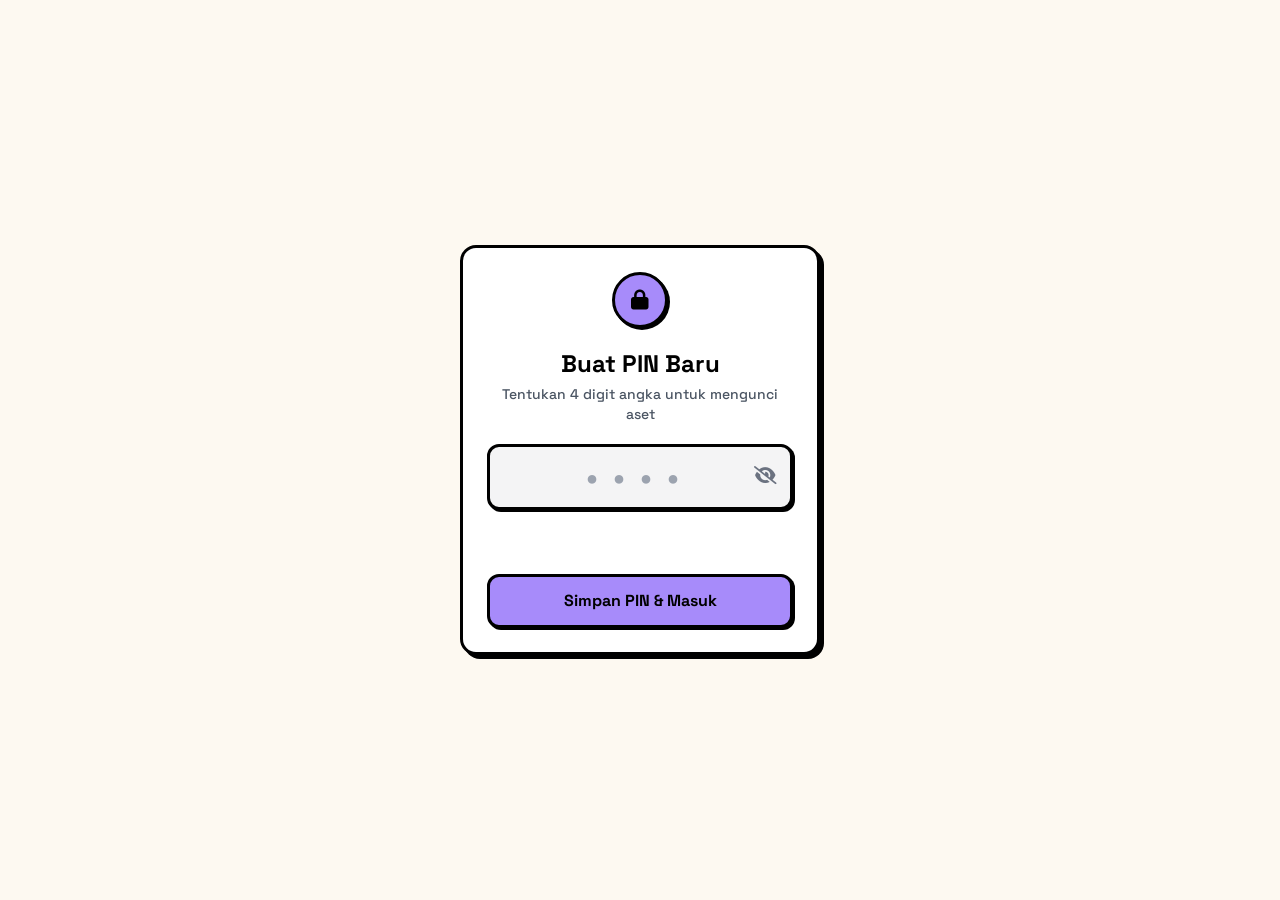
==== commit 1f5c2c54: "Add files via upload" ====
--- a/index.html
+++ b/index.html
@@ -579,8 +579,12 @@
 #portfolio-growth-tab header i { display: grid; place-items: center; flex: 0 0 32px; height: 32px; border: 2px solid #000; border-radius: 8px; background: #fffdf8; }
 #portfolio-growth-tab h2 { font-size: 17px; font-weight: 700; line-height: 1.35; }
 #portfolio-growth-tab .growth-body { display: grid; gap: 14px; padding: 16px; }
-#portfolio-growth-tab .growth-tabs { display: grid; grid-template-columns: repeat(4, minmax(0, 1fr)); gap: 6px; }
+#portfolio-growth-tab .growth-tabs { display: grid; grid-template-columns: repeat(5, minmax(0, 1fr)); gap: 6px; }
 #portfolio-growth-tab .growth-tabs button { min-height: 44px; min-width: 0; padding: 4px 2px; border: 2px solid var(--growth-line); border-radius: 8px; font-size: 12px; font-weight: 600; }
+#portfolio-growth-tab .growth-tabs button { display:flex; align-items:center; justify-content:center; }
+#portfolio-growth-tab .growth-instrument-icon { display:block; width:22px; height:22px; flex:none; }
+#portfolio-growth-tab .growth-tabs button > i { font-size:20px; }
+#portfolio-growth-tab .growth-bitcoin-icon { transform:rotate(14deg); }
 #portfolio-growth-tab .growth-tabs button[aria-pressed="true"] { color: #171717; background: var(--growth-choice); border-color: #000; box-shadow: 2px 2px var(--rx-brutal-shadow, #000); }
 #portfolio-growth-tab .growth-context { color: var(--growth-muted); font-size: 12px; line-height: 1.55; }
 #portfolio-growth-tab .growth-readout { display: grid; gap: 2px; font-variant-numeric: tabular-nums; }
@@ -712,6 +716,8 @@
 </style><style>
 #market-change-button { position:absolute; inset-inline:8px; bottom:5px; margin-inline:auto; max-width:calc(100% - 16px); white-space:nowrap; overflow:hidden; text-overflow:ellipsis; font-size:clamp(.64rem, 3vw, .78rem); font-weight:500; line-height:1.3; color:#e5efff; padding:4px; }
 #market-change-button .market-change-amount { color:#b8d9ff; font-weight:700; }
+#market-change-button .market-change-amount[data-trend="up"] { color:#86efac; }
+#market-change-button .market-change-amount[data-trend="down"] { color:#fca5a5; }
 #market-change-button .market-insight-icon { display:inline-block; width:12px; height:12px; vertical-align:-1px; }
 #market-change-button .market-insight-chevron { display:inline-block; width:10px; height:10px; vertical-align:-1px; }
 #market-change-button strong { font-weight:700; }
@@ -731,7 +737,8 @@
 .crypto-title { display:flex; align-items:center; gap:12px; text-align:left; }
 .crypto-title strong { display:block; font-size:16px; line-height:1.2; }
 .crypto-title small { display:block; font-size:11px; font-weight:600; margin-top:2px; }
-.crypto-coin { display:grid; place-items:center; width:34px; height:34px; flex:none; border:2px solid #000; border-radius:50%; font-size:16px; line-height:1; background:#ede2ff; font-weight:800; }
+.crypto-coin { display:grid; place-items:center; width:34px; height:34px; flex:none; border:2px solid #000; border-radius:50%; font-size:16px; line-height:1; background:#ede2ff; color:#171717; font-weight:800; }
+.crypto-coin > svg { display:block; width:18px; height:18px; transform:rotate(14deg); }
 #crypto-chevron { font-size:14px; transition:transform .3s; }
 
 .crypto-content { padding:16px; display:grid; gap:16px; font-variant-numeric:tabular-nums; }
@@ -860,6 +867,9 @@
 html.theme-mix #login-view[data-wallpaper],
 html.theme-mix #dashboard-view[data-wallpaper]:has(#home-tab.tab-active:not(.hidden)) { --wallpaper-shade:36 38 45; }
 </style>
+<style id="home-asset-symbol-sizing">
+#home-tab .home-asset-symbol { display:block; width:20px; height:20px; flex:none; }
+</style>
 </head>
 <body class="font-sans antialiased text-black dark:text-white select-none bg-[#FDF9F1] dark:bg-[#24262d] transition-colors duration-300 min-h-[640px]">
 
@@ -923,16 +933,16 @@
                     <details id="nav-history-group" class="rx-menu-history-group">
                         <summary class="rx-menu-button rx-menu-history"><i class="fa-solid fa-clock-rotate-left" aria-hidden="true"></i><span class="rx-menu-label">Riwayat</span><i class="fa-solid fa-chevron-down rx-menu-chevron" aria-hidden="true"></i></summary>
                         <div class="rx-menu-submenu">
-                            <button id="nav-emas" type="button" class="rx-menu-button rx-menu-gold" data-menu-tab="emas"><svg class="rx-menu-asset-icon" aria-hidden="true" focusable="false" width="18" height="18" viewBox="0 0 24 24" fill="#FDE047" stroke="black" stroke-width="2" stroke-linejoin="round"><polygon points="5,9 19,9 22,14 2,14" /><rect x="2" y="14" width="20" height="4" /></svg><span class="rx-menu-label">Emas</span><i class="fa-solid fa-check rx-menu-check" aria-hidden="true"></i></button>
-                            <button id="nav-riwayat" type="button" class="rx-menu-button rx-menu-fund" data-menu-tab="riwayat"><svg class="rx-menu-asset-icon" aria-hidden="true" focusable="false" width="18" height="18" viewBox="0 0 24 24" fill="#86EFAC" stroke="black" stroke-width="2" stroke-linecap="round" stroke-linejoin="round"><rect x="2" y="6" width="20" height="12" rx="2" /><circle cx="12" cy="12" r="3" /></svg><span class="rx-menu-label">Reksadana</span><i class="fa-solid fa-check rx-menu-check" aria-hidden="true"></i></button>
-                            <button id="nav-saham-history" type="button" class="rx-menu-button rx-menu-stock" data-menu-tab="saham-history"><i class="fa-solid fa-chart-pie" aria-hidden="true"></i><span class="rx-menu-label">Saham</span><i class="fa-solid fa-check rx-menu-check" aria-hidden="true"></i></button>
+                            <button id="nav-emas" type="button" class="rx-menu-button rx-menu-gold" data-menu-tab="emas"><svg data-gold-icon="stacked-bars" class="rx-menu-asset-icon" aria-hidden="true" focusable="false" width="18" height="18" viewBox="0 0 24 24" fill="#FDE047" stroke="black" stroke-width="2" stroke-linejoin="round"><g fill="#FDE047" stroke="#171717" stroke-width="2" stroke-linecap="round" stroke-linejoin="round"><path d="M2 0h6l2 7H0Z" transform="translate(7 5)"/><path d="M2 0h6l2 7H0Z" transform="translate(1 12)"/><path d="M2 0h6l2 7H0Z" transform="translate(13 12)"/></g></svg><span class="rx-menu-label">Emas</span><i class="fa-solid fa-check rx-menu-check" aria-hidden="true"></i></button>
+                            <button id="nav-riwayat" type="button" class="rx-menu-button rx-menu-fund" data-menu-tab="riwayat"><svg data-fund-icon="sprout" class="rx-menu-asset-icon" aria-hidden="true" focusable="false" width="18" height="18" viewBox="0 0 24 24" fill="#86EFAC" stroke="black" stroke-width="2" stroke-linecap="round" stroke-linejoin="round"><path d="M12 9v13" fill="none"/><path d="M12 20C5.8 20.8 2.5 17 2 12C8 11.5 12 14.5 12 20Z"/><path d="M12 20C18.2 20.8 21.5 17 22 12C16 11.5 12 14.5 12 20Z"/><circle cx="12" cy="5.5" r="3.5"/></svg><span class="rx-menu-label">Reksadana</span><i class="fa-solid fa-check rx-menu-check" aria-hidden="true"></i></button>
+                            <button id="nav-saham-history" type="button" class="rx-menu-button rx-menu-stock" data-menu-tab="saham-history"><svg data-stock-icon="bars-arrow" class="rx-menu-asset-icon" width="20" height="20" viewBox="0 0 24 24" fill="currentColor" aria-hidden="true" focusable="false"><rect x="2" y="15" width="3.5" height="7" rx="0.6"/><rect x="7.5" y="12" width="3.5" height="10" rx="0.6"/><rect x="13" y="16" width="3.5" height="6" rx="0.6"/><rect x="18.5" y="12" width="3.5" height="10" rx="0.6"/><path d="m3 10 6-6 5 5 7-7M16 2h5v5" fill="none" stroke="currentColor" stroke-width="2.6" stroke-linecap="round" stroke-linejoin="round"/></svg><span class="rx-menu-label">Saham</span><i class="fa-solid fa-check rx-menu-check" aria-hidden="true"></i></button>
                         </div>
                     </details>
                 </div>
             </nav>
         </div>
         <footer class="rx-menu-footer" aria-label="Portofolio dan pengaturan">
-            <button id="nav-growth" type="button" class="rx-menu-button rx-menu-portfolio" data-menu-tab="growth"><i class="fa-solid fa-chart-line" aria-hidden="true"></i><span class="rx-menu-label">Portofolio</span><i class="fa-solid fa-check rx-menu-check" aria-hidden="true"></i></button>
+            <button id="nav-growth" type="button" class="rx-menu-button rx-menu-portfolio" data-menu-tab="growth"><i class="fa-solid fa-chart-pie" aria-hidden="true"></i><span class="rx-menu-label">Portofolio</span><i class="fa-solid fa-check rx-menu-check" aria-hidden="true"></i></button>
             <button id="nav-settings" type="button" class="rx-menu-button rx-menu-tool" aria-haspopup="dialog" aria-controls="settings-tab"><i class="fa-solid fa-gear" aria-hidden="true"></i><span class="rx-menu-label">Pengaturan</span><i class="fa-solid fa-check rx-menu-check" aria-hidden="true"></i></button>
         </footer>
     </div>
@@ -1036,10 +1046,7 @@
                                     <span class="text-[10px] font-semibold opacity-80">(Pegadaian)</span>
                                 </div>
                                 <button id="gold-front-toggle" type="button" aria-label="Lihat modal dan P/L emas" class="w-8 h-8 shrink-0 rounded-full bg-[#FEF08A] border-[2px] border-black flex items-center justify-center shadow-brutal-sm">
-                                    <svg width="18" height="18" viewBox="0 0 24 24" fill="#FDE047" stroke="black" stroke-width="2" stroke-linejoin="round">
-                                        <polygon points="5,9 19,9 22,14 2,14" />
-                                        <rect x="2" y="14" width="20" height="4" />
-                                    </svg>
+                                    <svg class="home-asset-symbol" data-gold-icon="stacked-bars" width="20" height="20" viewBox="-1 -1 26 26" fill="#FDE047" stroke="black" stroke-width="2" stroke-linejoin="round"><g fill="#FDE047" stroke="#171717" stroke-width="2" stroke-linecap="round" stroke-linejoin="round"><path d="M2 0h6l2 7H0Z" transform="translate(7 5)"/><path d="M2 0h6l2 7H0Z" transform="translate(1 12)"/><path d="M2 0h6l2 7H0Z" transform="translate(13 12)"/></g></svg>
                                 </button>
                             </div>
                             <div class="w-full h-full relative">
@@ -1093,10 +1100,7 @@
                                             <span class="text-[10px] font-semibold opacity-80">(Majoris Syariah)</span>
                                         </div>
                                         <button id="reksa-front-toggle" type="button" aria-label="Lihat NAB dan unit penyertaan" title="Lihat NAB dan unit penyertaan" class="w-8 h-8 shrink-0 rounded-full bg-[#A7F3D0] border-[2px] border-black flex items-center justify-center shadow-brutal-sm">
-                                            <svg width="18" height="18" viewBox="0 0 24 24" fill="#86EFAC" stroke="black" stroke-width="2" stroke-linecap="round" stroke-linejoin="round">
-                                                <rect x="2" y="6" width="20" height="12" rx="2" />
-                                                <circle cx="12" cy="12" r="3" />
-                                            </svg>
+                                            <svg class="home-asset-symbol" data-fund-icon="sprout" width="20" height="20" viewBox="0 0 24 24" fill="#86EFAC" stroke="black" stroke-width="2" stroke-linecap="round" stroke-linejoin="round"><path d="M12 9v13" fill="none"/><path d="M12 20C5.8 20.8 2.5 17 2 12C8 11.5 12 14.5 12 20Z"/><path d="M12 20C18.2 20.8 21.5 17 22 12C16 11.5 12 14.5 12 20Z"/><circle cx="12" cy="5.5" r="3.5"/></svg>
                                         </button>
                                     </div>
                                     <div class="w-full h-full relative">
@@ -1143,7 +1147,7 @@
                     <button id="saham-toggle" class="w-full p-4 flex justify-between items-center bg-[#BFDBFE] text-black transition-colors">
                         <div class="flex items-center gap-3">
                             <div class="w-8 h-8 rounded-full bg-[#93C5FD] border-[2px] border-black flex items-center justify-center text-black">
-                                <i class="fa-solid fa-chart-pie text-sm"></i>
+                                <svg class="home-asset-symbol" data-stock-icon="bars-arrow" width="20" height="20" viewBox="0 0 24 24" fill="currentColor" aria-hidden="true" focusable="false"><rect x="2" y="15" width="3.5" height="7" rx="0.6"/><rect x="7.5" y="12" width="3.5" height="10" rx="0.6"/><rect x="13" y="16" width="3.5" height="6" rx="0.6"/><rect x="18.5" y="12" width="3.5" height="10" rx="0.6"/><path d="m3 10 6-6 5 5 7-7M16 2h5v5" fill="none" stroke="currentColor" stroke-width="2.6" stroke-linecap="round" stroke-linejoin="round"/></svg>
                             </div>
                             <span class="font-bold text-sm">Saham IDX</span>
                         </div>
@@ -1184,7 +1188,7 @@
                 <div id="crypto-card" class="bg-white dark:bg-[#32353e] text-black dark:text-white border-[3px] border-black shadow-brutal rounded-2xl overflow-hidden">
                     <div class="crypto-card-header">
                         <button id="crypto-toggle" type="button" aria-expanded="false" aria-controls="crypto-body">
-                            <span class="crypto-title"><span class="crypto-coin" aria-hidden="true">₿</span><span><strong>Kripto</strong></span></span>
+                            <span class="crypto-title"><span class="crypto-coin" aria-hidden="true"><svg class="home-asset-symbol" width="20" height="20" viewBox="0 -1 26 26" aria-hidden="true" focusable="false" fill="currentColor"><path fill-rule="evenodd" d="M7 4h6c3.8 0 5.8 1.4 5.8 4 0 1.4-.7 2.6-2 3.2 1.8.5 2.9 1.9 2.9 3.8 0 3-2.4 4.9-6.4 4.9H7V4Zm3.5 3v3h2.3c1.5 0 2.3-.5 2.3-1.5S14.3 7 12.8 7h-2.3Zm0 6v3.7h2.9c1.8 0 2.7-.6 2.7-1.9S15.2 13 13.4 13h-2.9Z"/><path d="M10 1v4m4-4v4m-4 14v4m4-4v4" fill="none" stroke="currentColor" stroke-width="2"/></svg></span><span><strong>Kripto</strong></span></span>
                             <i id="crypto-chevron" class="fa-solid fa-chevron-down" aria-hidden="true"></i>
                         </button>
             <button id="assistant-launch" type="button" aria-label="Buka KhoirAssistant"><i aria-hidden="true"><svg class="robot-chat-icon" viewBox="3 3 30 30" width="22" height="22" fill="currentColor"><path fill-rule="evenodd" d="M16.5 8V6.5a2.3 2.3 0 1 1 3 0V8h5a7 7 0 0 1 7 7v7a7 7 0 0 1-7 7h-8l-7 4v-4.4A7 7 0 0 1 4.5 22v-7a7 7 0 0 1 7-7z M15 13h6a5 5 0 0 1 0 10h-6a5 5 0 0 1 0-10z"/><circle cx="14.25" cy="18" r="1.65"/><circle cx="21.75" cy="18" r="1.65"/></svg></i></button>
@@ -1240,7 +1244,7 @@
             <div id="riwayat-emas-tab" class="hidden flex-col gap-4 mt-2">
                 <div class="flex items-center gap-3 px-1 mb-2 text-black dark:text-white">
                     <div class="w-10 h-10 rounded-full bg-[#FEF08A] border-[3px] border-black shadow-brutal-sm flex items-center justify-center text-black">
-                        <svg  aria-hidden="true" focusable="false" width="20" height="20" viewBox="0 0 24 24" fill="#FDE047" stroke="black" stroke-width="2" stroke-linejoin="round"><polygon points="5,9 19,9 22,14 2,14" /><rect x="2" y="14" width="20" height="4" /></svg>
+                        <svg data-gold-icon="stacked-bars"  aria-hidden="true" focusable="false" width="20" height="20" viewBox="0 0 24 24" fill="#FDE047" stroke="black" stroke-width="2" stroke-linejoin="round"><g fill="#FDE047" stroke="#171717" stroke-width="2" stroke-linecap="round" stroke-linejoin="round"><path d="M2 0h6l2 7H0Z" transform="translate(7 5)"/><path d="M2 0h6l2 7H0Z" transform="translate(1 12)"/><path d="M2 0h6l2 7H0Z" transform="translate(13 12)"/></g></svg>
                     </div>
                     <div>
                         <h2 class="font-black text-lg">Riwayat Emas</h2>
@@ -1271,7 +1275,7 @@
             <div id="riwayat-tab" class="hidden flex-col gap-4 mt-2">
                 <div class="flex items-center gap-3 px-1 mb-2 text-black dark:text-white">
                     <div class="w-10 h-10 rounded-full bg-[#FBCFE8] border-[3px] border-black shadow-brutal-sm flex items-center justify-center text-black">
-                        <svg  aria-hidden="true" focusable="false" width="20" height="20" viewBox="0 0 24 24" fill="#86EFAC" stroke="black" stroke-width="2" stroke-linecap="round" stroke-linejoin="round"><rect x="2" y="6" width="20" height="12" rx="2" /><circle cx="12" cy="12" r="3" /></svg>
+                        <svg data-fund-icon="sprout"  aria-hidden="true" focusable="false" width="20" height="20" viewBox="0 0 24 24" fill="#86EFAC" stroke="black" stroke-width="2" stroke-linecap="round" stroke-linejoin="round"><path d="M12 9v13" fill="none"/><path d="M12 20C5.8 20.8 2.5 17 2 12C8 11.5 12 14.5 12 20Z"/><path d="M12 20C18.2 20.8 21.5 17 22 12C16 11.5 12 14.5 12 20Z"/><circle cx="12" cy="5.5" r="3.5"/></svg>
                     </div>
                     <div>
                         <h2 class="font-black text-lg">Riwayat Reksadana</h2>
@@ -1303,7 +1307,7 @@
             <div id="riwayat-saham-tab" class="hidden flex-col gap-4 mt-2">
                 <div class="flex items-center gap-3 px-1 mb-2 text-black dark:text-white">
                     <div class="w-10 h-10 rounded-full bg-[#93C5FD] border-[3px] border-black shadow-brutal-sm flex items-center justify-center text-black">
-                        <i class="fa-solid fa-chart-pie text-lg" aria-hidden="true"></i>
+                        <svg data-stock-icon="bars-arrow" width="20" height="20" viewBox="0 0 24 24" fill="currentColor" aria-hidden="true" focusable="false"><rect x="2" y="15" width="3.5" height="7" rx="0.6"/><rect x="7.5" y="12" width="3.5" height="10" rx="0.6"/><rect x="13" y="16" width="3.5" height="6" rx="0.6"/><rect x="18.5" y="12" width="3.5" height="10" rx="0.6"/><path d="m3 10 6-6 5 5 7-7M16 2h5v5" fill="none" stroke="currentColor" stroke-width="2.6" stroke-linecap="round" stroke-linejoin="round"/></svg>
                     </div>
                     <div>
                         <h2 class="font-black text-lg">Riwayat Saham</h2>
@@ -1332,14 +1336,14 @@
 
             <section id="portfolio-growth-tab" class="hidden flex-col gap-4 mt-2 pb-4" aria-labelledby="portfolio-growth-title">
                 <div class="growth-card">
-                    <header><i class="fa-solid fa-chart-line" aria-hidden="true"></i><h2 id="portfolio-growth-title">Pertumbuhan Portofolio</h2></header>
+                    <header><i class="fa-solid fa-chart-pie" aria-hidden="true"></i><h2 id="portfolio-growth-title">Pertumbuhan Portofolio</h2></header>
                     <div class="growth-body">
                         <div class="growth-tabs" role="group" aria-label="Pilih instrumen">
                             <button type="button" data-growth-asset="all" aria-pressed="true" style="--growth-choice:#99F6E4">Semua</button>
-                            <button type="button" data-growth-asset="gold" aria-pressed="false" style="--growth-choice:#FFE268">Emas</button>
-                            <button type="button" data-growth-asset="fund" aria-pressed="false" style="--growth-choice:#FF71A4">Reksadana</button>
-                            <button type="button" data-growth-asset="stock" aria-pressed="false" style="--growth-choice:#BFDBFE">Saham</button>
-                            <button type="button" data-growth-asset="crypto" aria-pressed="false" style="--growth-choice:#c4a2f4">Kripto</button>
+                            <button type="button" data-growth-asset="gold" aria-label="Emas" title="Emas" aria-pressed="false" style="--growth-choice:#FFE268"><svg data-gold-icon="stacked-bars" class="growth-instrument-icon" aria-hidden="true" focusable="false" width="22" height="22" viewBox="0 0 24 24" fill="none" stroke="currentColor" stroke-width="2" stroke-linejoin="round"><g fill="none" stroke="currentColor" stroke-width="2" stroke-linecap="round" stroke-linejoin="round"><path d="M2 0h6l2 7H0Z" transform="translate(7 5)"/><path d="M2 0h6l2 7H0Z" transform="translate(1 12)"/><path d="M2 0h6l2 7H0Z" transform="translate(13 12)"/></g></svg></button>
+                            <button type="button" data-growth-asset="fund" aria-label="Reksadana" title="Reksadana" aria-pressed="false" style="--growth-choice:#FF71A4"><svg class="growth-instrument-icon" data-fund-icon="sprout" aria-hidden="true" focusable="false" width="22" height="22" viewBox="0 0 24 24" fill="none" stroke="currentColor" stroke-width="2" stroke-linecap="round" stroke-linejoin="round"><path d="M12 9v13" fill="none"/><path d="M12 20C5.8 20.8 2.5 17 2 12C8 11.5 12 14.5 12 20Z"/><path d="M12 20C18.2 20.8 21.5 17 22 12C16 11.5 12 14.5 12 20Z"/><circle cx="12" cy="5.5" r="3.5"/></svg></button>
+                            <button type="button" data-growth-asset="stock" aria-label="Saham" title="Saham" aria-pressed="false" style="--growth-choice:#BFDBFE"><svg data-stock-icon="bars-arrow" class="growth-instrument-icon" width="22" height="22" viewBox="0 0 24 24" fill="currentColor" aria-hidden="true" focusable="false"><rect x="2" y="15" width="3.5" height="7" rx="0.6"/><rect x="7.5" y="12" width="3.5" height="10" rx="0.6"/><rect x="13" y="16" width="3.5" height="6" rx="0.6"/><rect x="18.5" y="12" width="3.5" height="10" rx="0.6"/><path d="m3 10 6-6 5 5 7-7M16 2h5v5" fill="none" stroke="currentColor" stroke-width="2.6" stroke-linecap="round" stroke-linejoin="round"/></svg></button>
+                            <button type="button" data-growth-asset="crypto" aria-label="Kripto" title="Kripto" aria-pressed="false" style="--growth-choice:#c4a2f4"><svg class="growth-instrument-icon growth-bitcoin-icon" width="22" height="22" viewBox="0 0 24 24" aria-hidden="true" focusable="false" fill="currentColor"><path fill-rule="evenodd" d="M7 4h6c3.8 0 5.8 1.4 5.8 4 0 1.4-.7 2.6-2 3.2 1.8.5 2.9 1.9 2.9 3.8 0 3-2.4 4.9-6.4 4.9H7V4Zm3.5 3v3h2.3c1.5 0 2.3-.5 2.3-1.5S14.3 7 12.8 7h-2.3Zm0 6v3.7h2.9c1.8 0 2.7-.6 2.7-1.9S15.2 13 13.4 13h-2.9Z"/><path d="M10 1v4m4-4v4m-4 14v4m4-4v4" fill="none" stroke="currentColor" stroke-width="2"/></svg></button>
                         </div>
                         <div class="growth-readout" aria-live="polite">
                             <span id="portfolio-growth-caption" class="growth-context">Nilai portofolio</span>
@@ -3320,9 +3324,10 @@
             const label = (delta > 0 ? '+' : delta < 0 ? '−' : '') + formatRp(Math.abs(delta));
             const percent = valid && before.total > 0 ? delta / before.total * 100 : null;
             const percentLabel = percent === null || !Number.isFinite(percent) ? '—%'
-                : (percent > 0 ? '+' : percent < 0 ? '−' : '') + Math.abs(percent).toLocaleString('id-ID', { minimumFractionDigits:2, maximumFractionDigits:2 }) + '%';
+                : Math.abs(percent).toLocaleString('id-ID', { minimumFractionDigits:2, maximumFractionDigits:2 }) + '%';
             const amount = document.createElement('span');
             amount.className = 'market-change-amount';
+            amount.dataset.trend = isCensored || delta === 0 ? 'flat' : delta > 0 ? 'up' : 'down';
             amount.textContent = isCensored ? 'Rp •••••• (••%)' : label + ' (' + percentLabel + ')';
             const sparkle = document.createElementNS('http://www.w3.org/2000/svg', 'svg');
             sparkle.setAttribute('viewBox', '0 0 24 24');sparkle.setAttribute('aria-hidden', 'true');sparkle.classList.add('market-insight-icon');
@@ -3337,7 +3342,7 @@
             arrow.setAttribute('d', 'M6 3l5 5-5 5');arrow.setAttribute('fill', 'none');arrow.setAttribute('stroke', 'currentColor');
             arrow.setAttribute('stroke-width', '2');arrow.setAttribute('stroke-linecap', 'round');arrow.setAttribute('stroke-linejoin', 'round');
             chevron.append(arrow);
-            marketChangeButton.replaceChildren(sparkle, ' ', insight, ' ', amount, ' hari ini ', chevron);
+            marketChangeButton.replaceChildren(sparkle, ' ', insight, ' : ', amount, ' hari ini ', chevron);
             if (isCensored) {
                 if (dialog.open) dialog.close();
                 for (const id of ['market-before','market-after','market-gold','market-fund','market-stock','market-crypto']) document.getElementById(id).textContent = '';
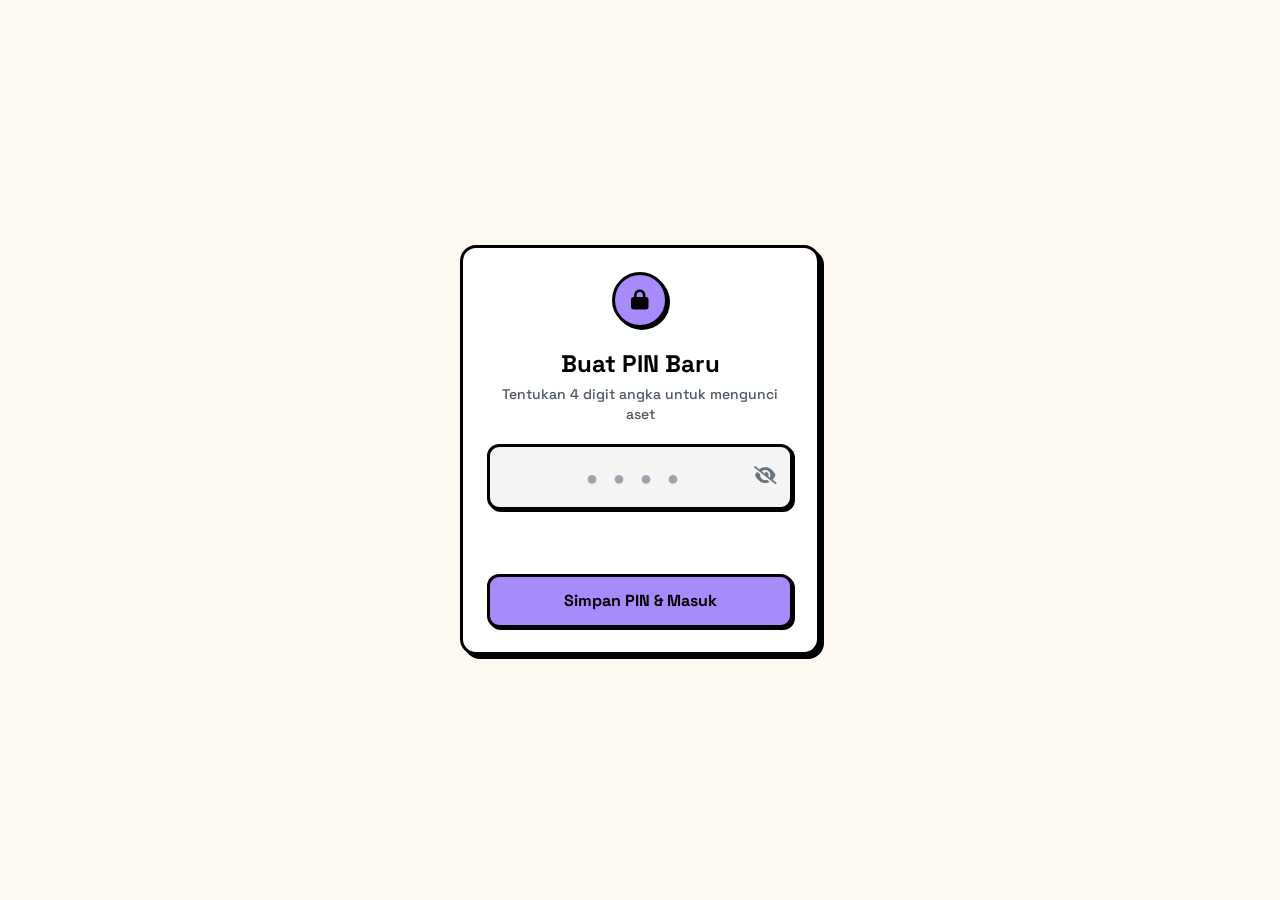
==== commit bd0dc04b: "Add files via upload" ====
--- a/index.html
+++ b/index.html
@@ -869,6 +869,8 @@
 </style>
 <style id="home-asset-symbol-sizing">
 #home-tab .home-asset-symbol { display:block; width:20px; height:20px; flex:none; }
+#home-tab .home-asset-symbol[data-gold-icon] { width:22px; height:22px; }
+#home-tab .home-asset-symbol[data-stock-icon] { width:18px; height:18px; }
 </style>
 </head>
 <body class="font-sans antialiased text-black dark:text-white select-none bg-[#FDF9F1] dark:bg-[#24262d] transition-colors duration-300 min-h-[640px]">
@@ -1336,7 +1338,7 @@
 
             <section id="portfolio-growth-tab" class="hidden flex-col gap-4 mt-2 pb-4" aria-labelledby="portfolio-growth-title">
                 <div class="growth-card">
-                    <header><i class="fa-solid fa-chart-pie" aria-hidden="true"></i><h2 id="portfolio-growth-title">Pertumbuhan Portofolio</h2></header>
+                    <header><i class="fa-solid fa-chart-pie" aria-hidden="true"></i><h2 id="portfolio-growth-title">Portofolio</h2></header>
                     <div class="growth-body">
                         <div class="growth-tabs" role="group" aria-label="Pilih instrumen">
                             <button type="button" data-growth-asset="all" aria-pressed="true" style="--growth-choice:#99F6E4">Semua</button>
